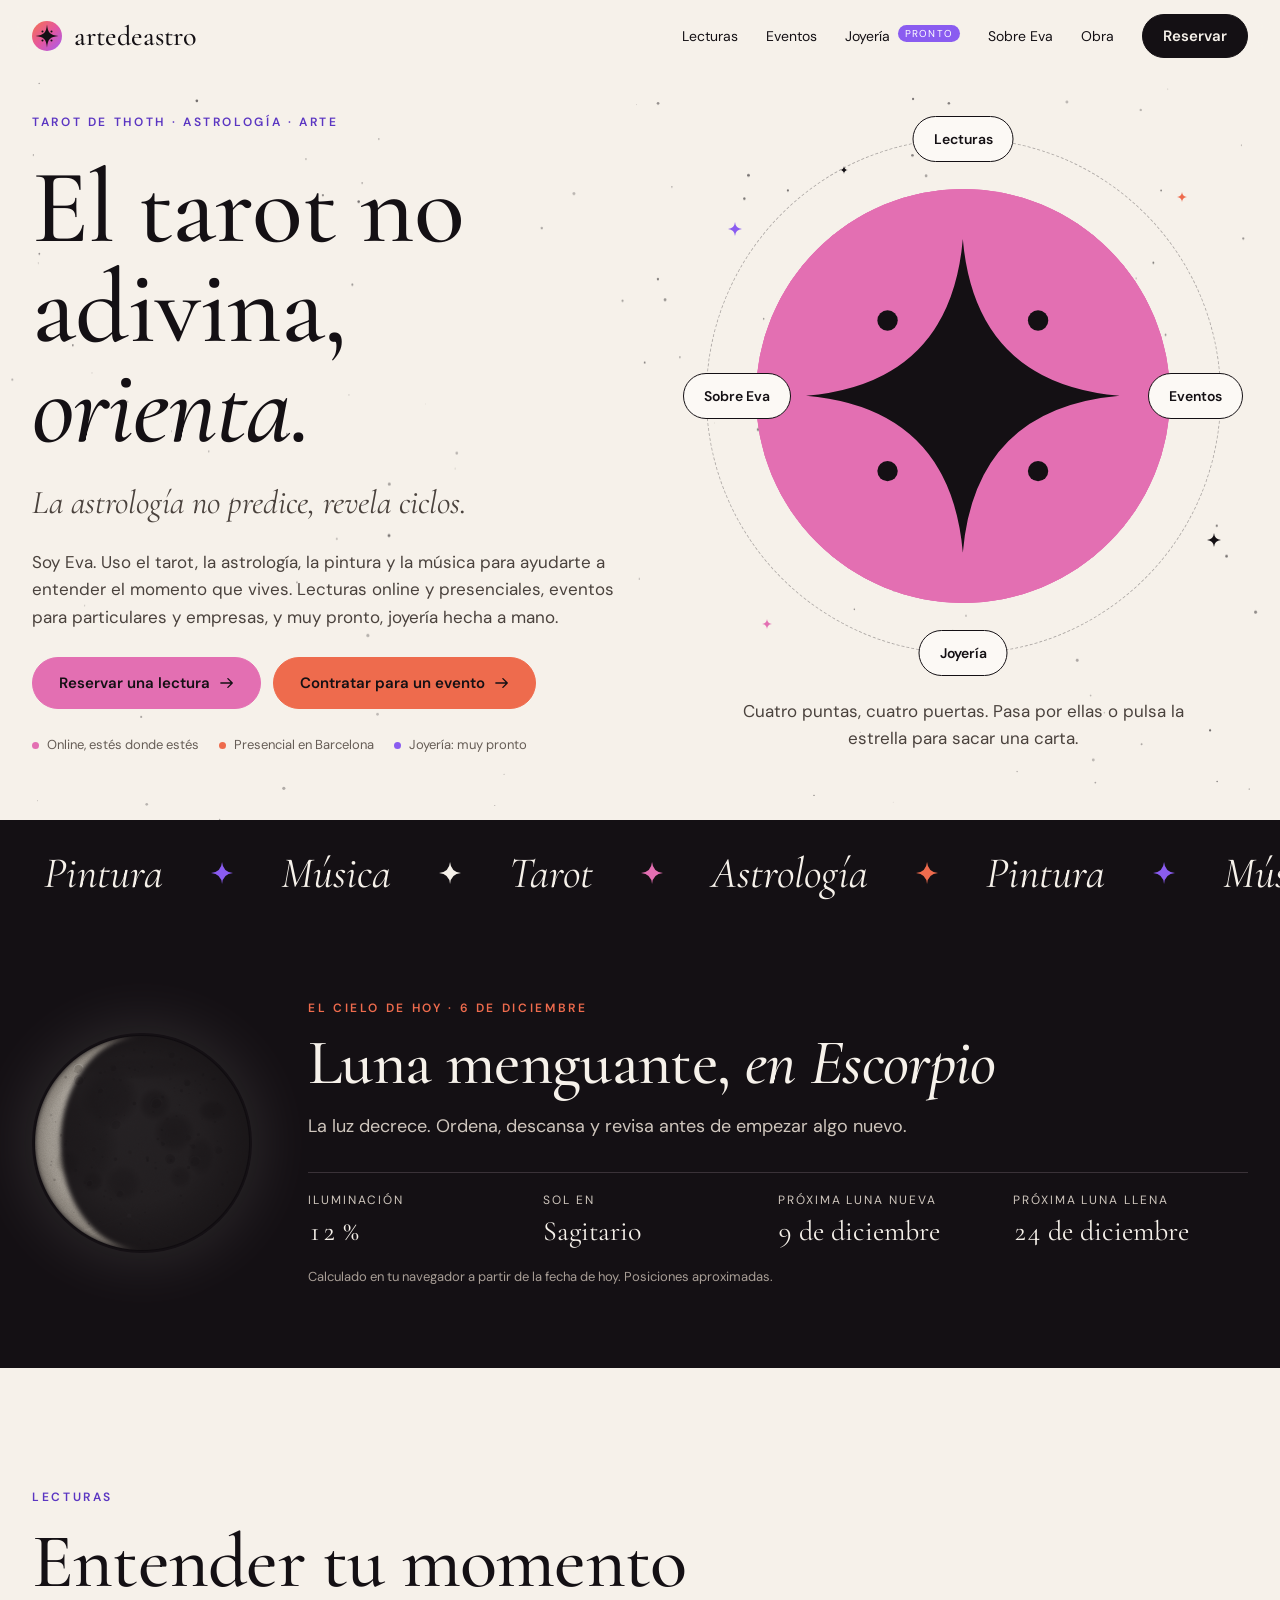
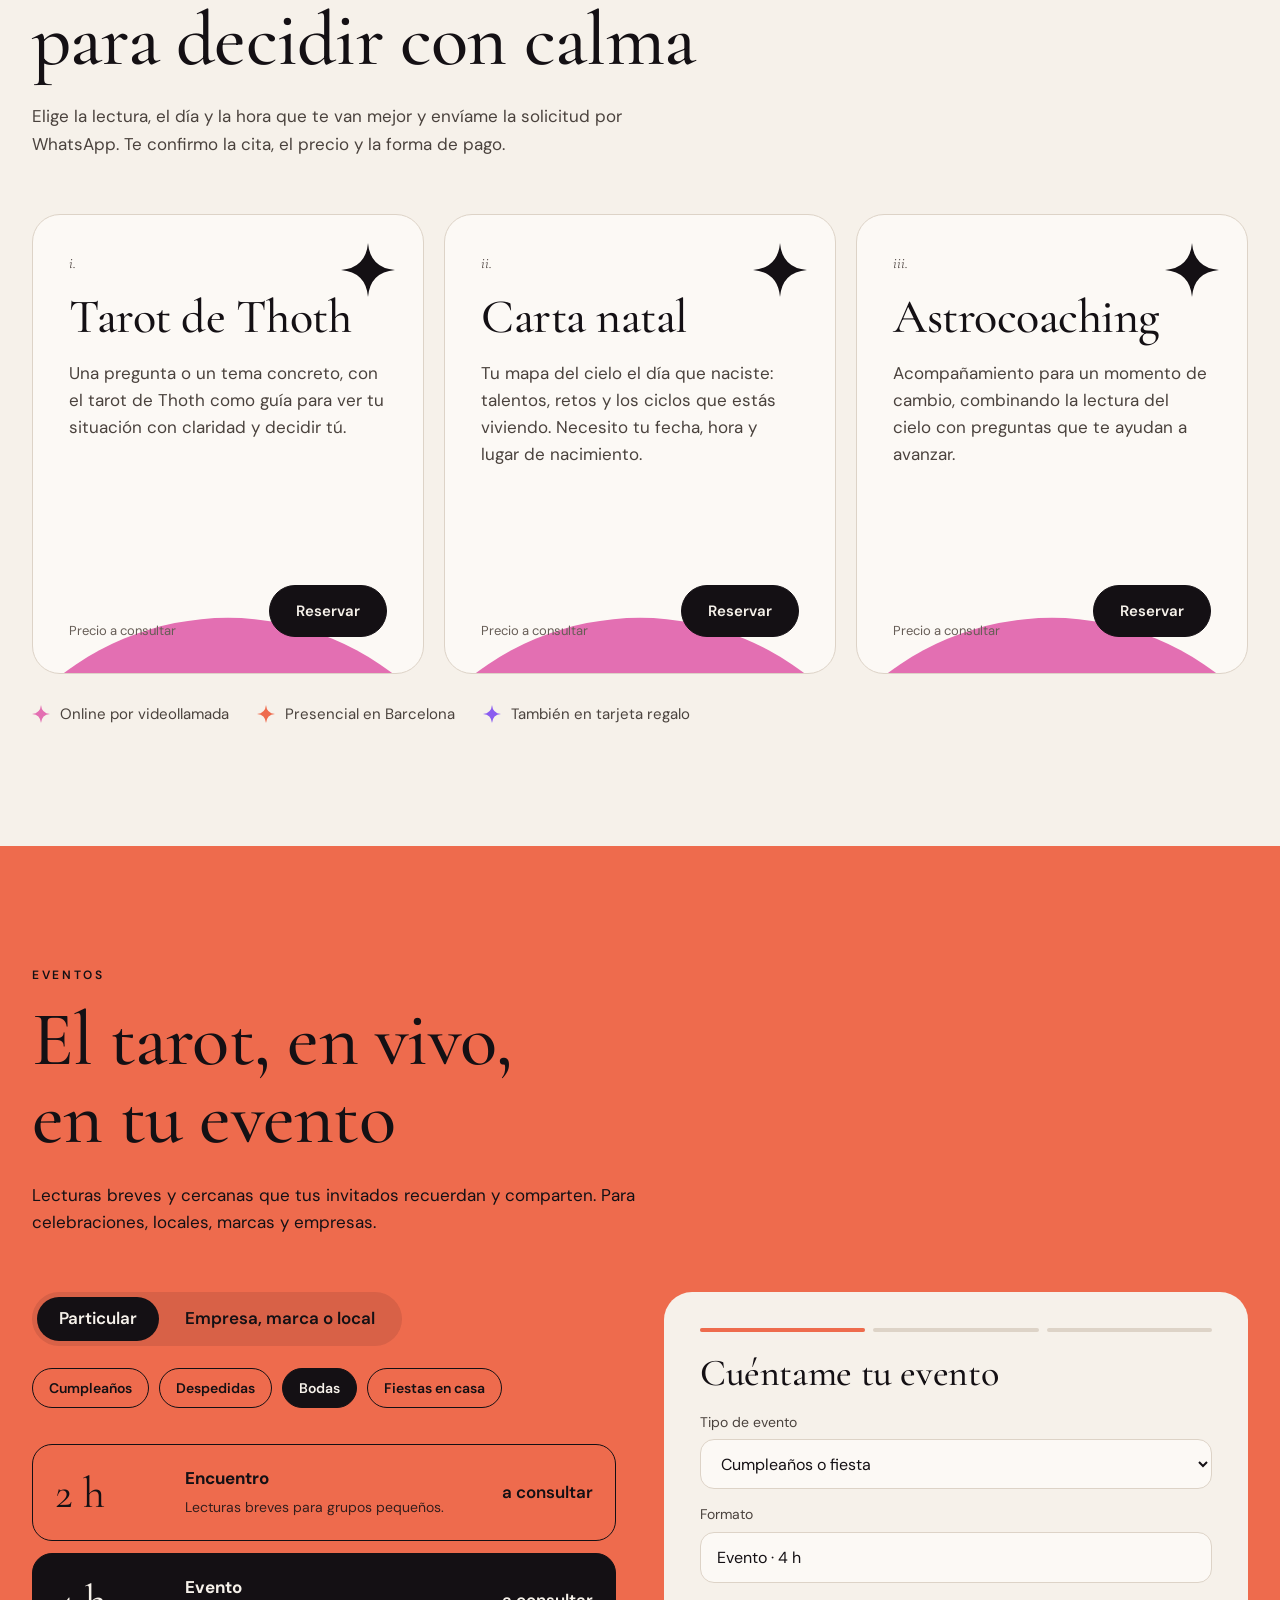
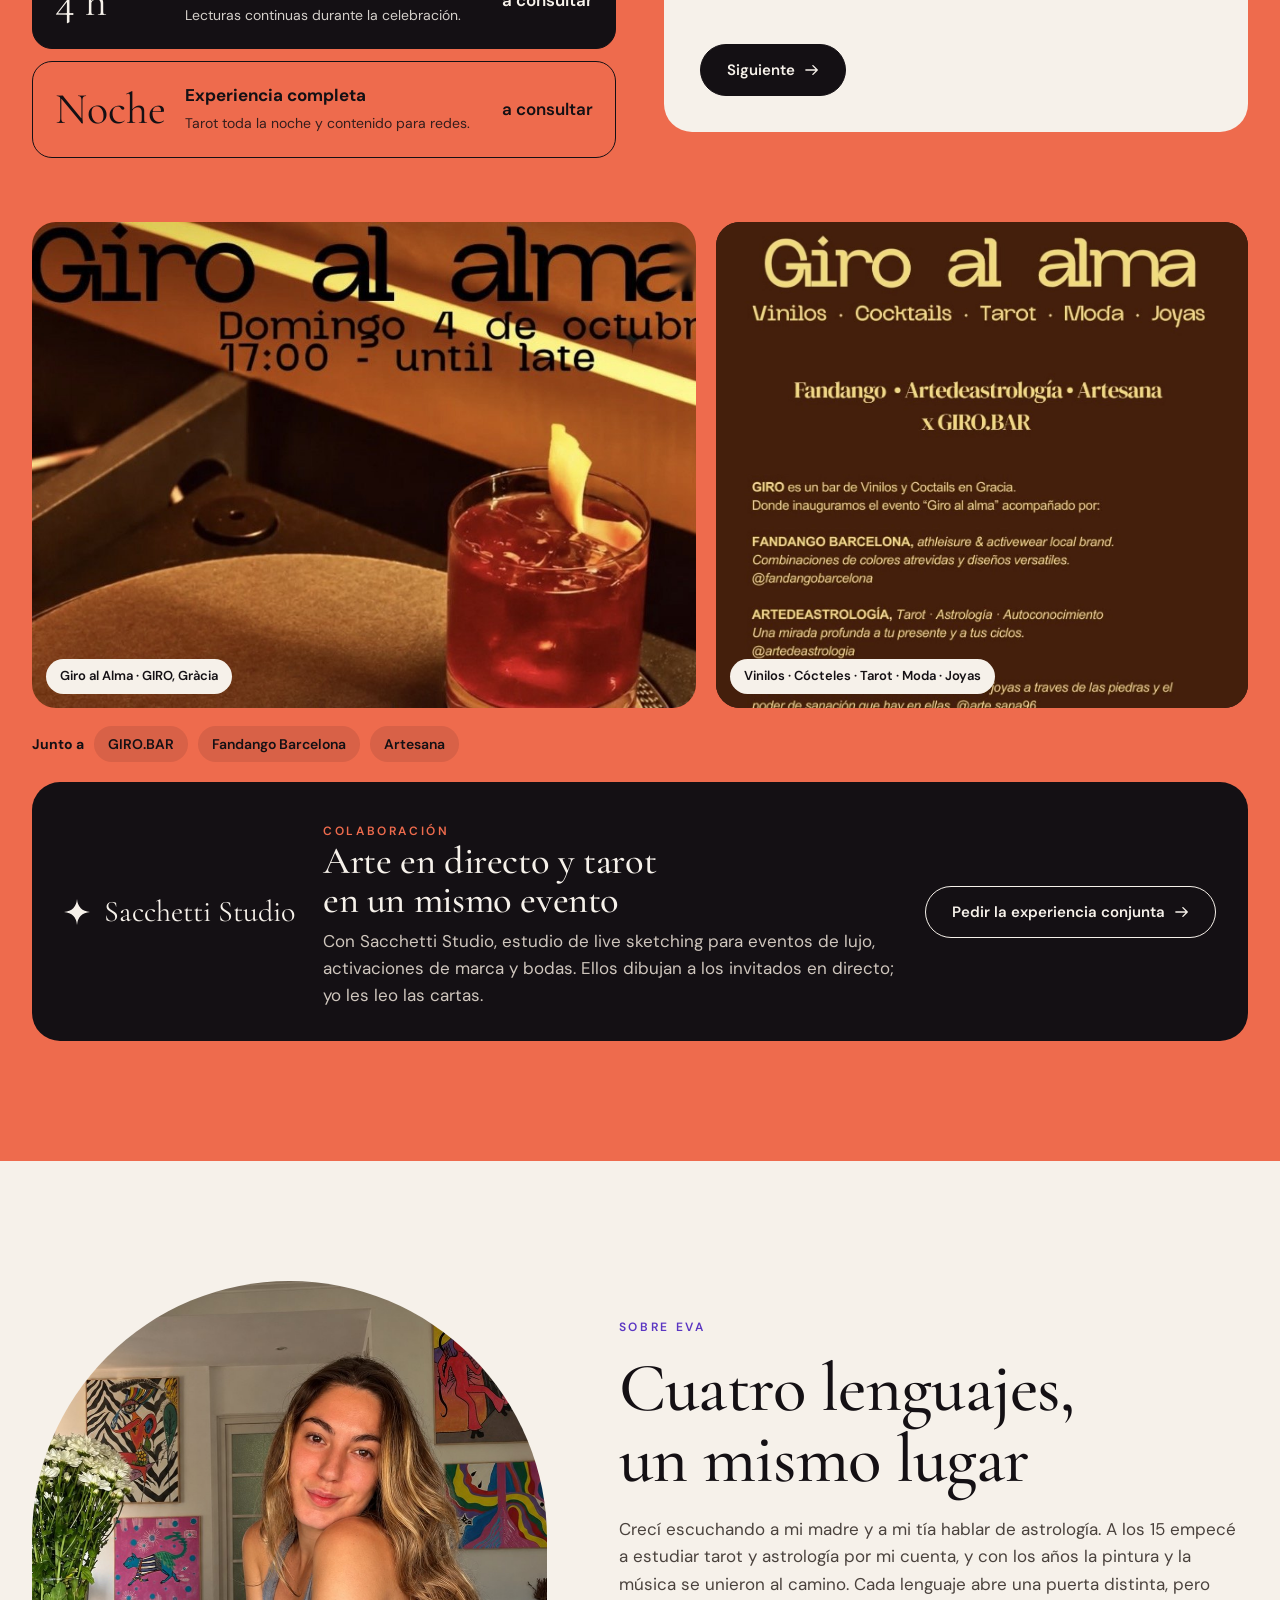
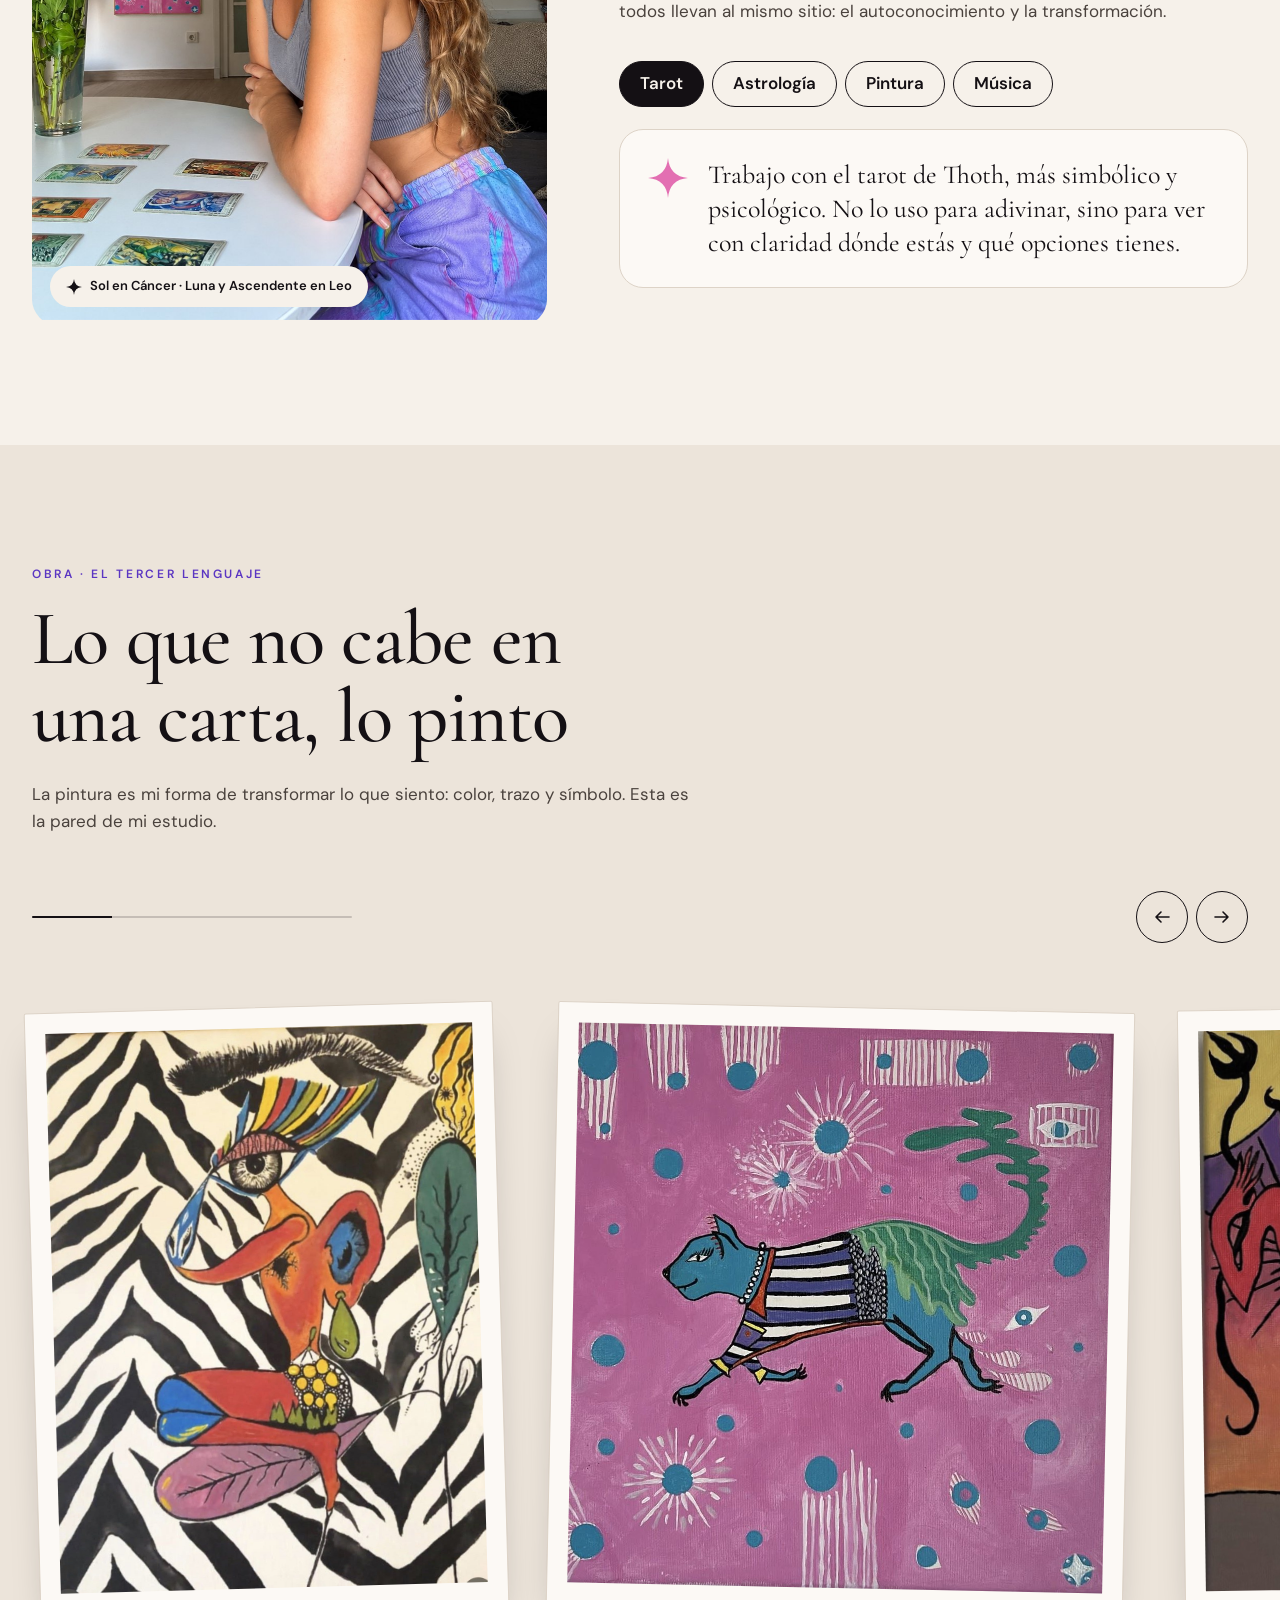
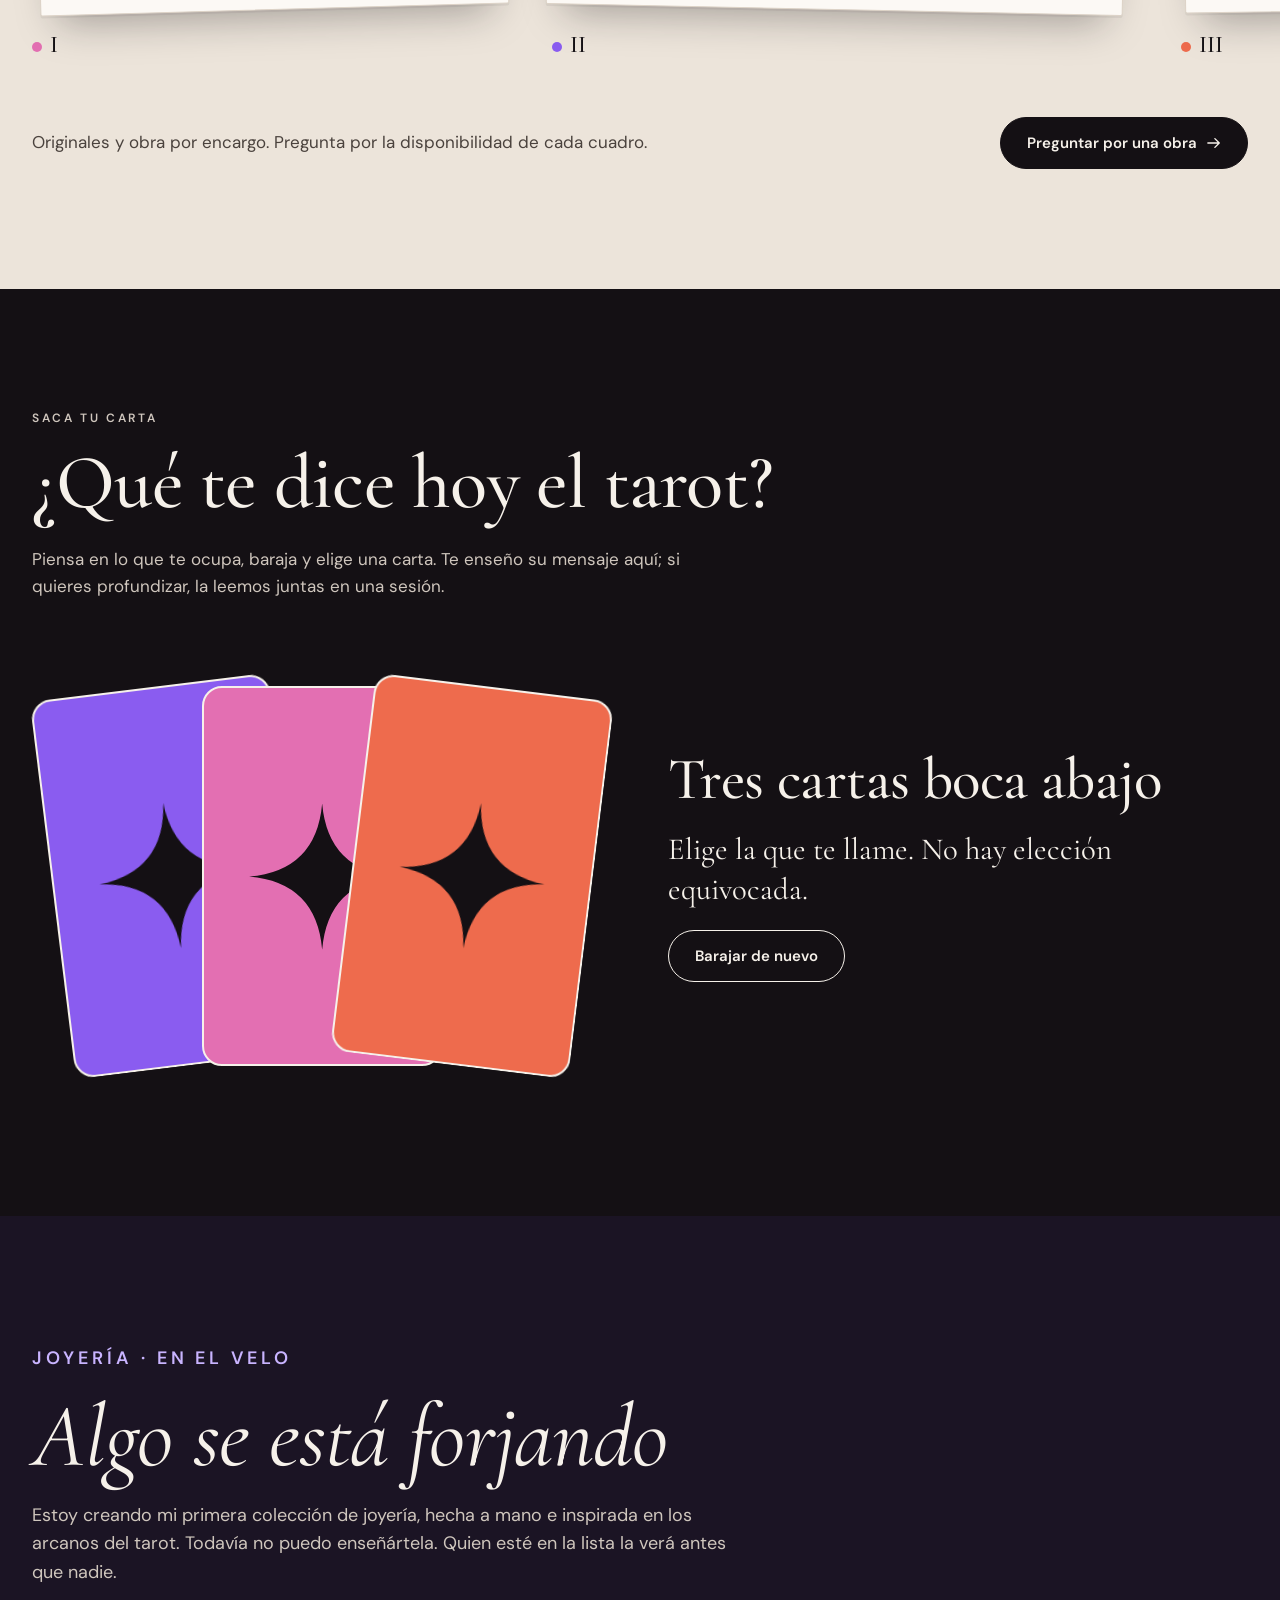
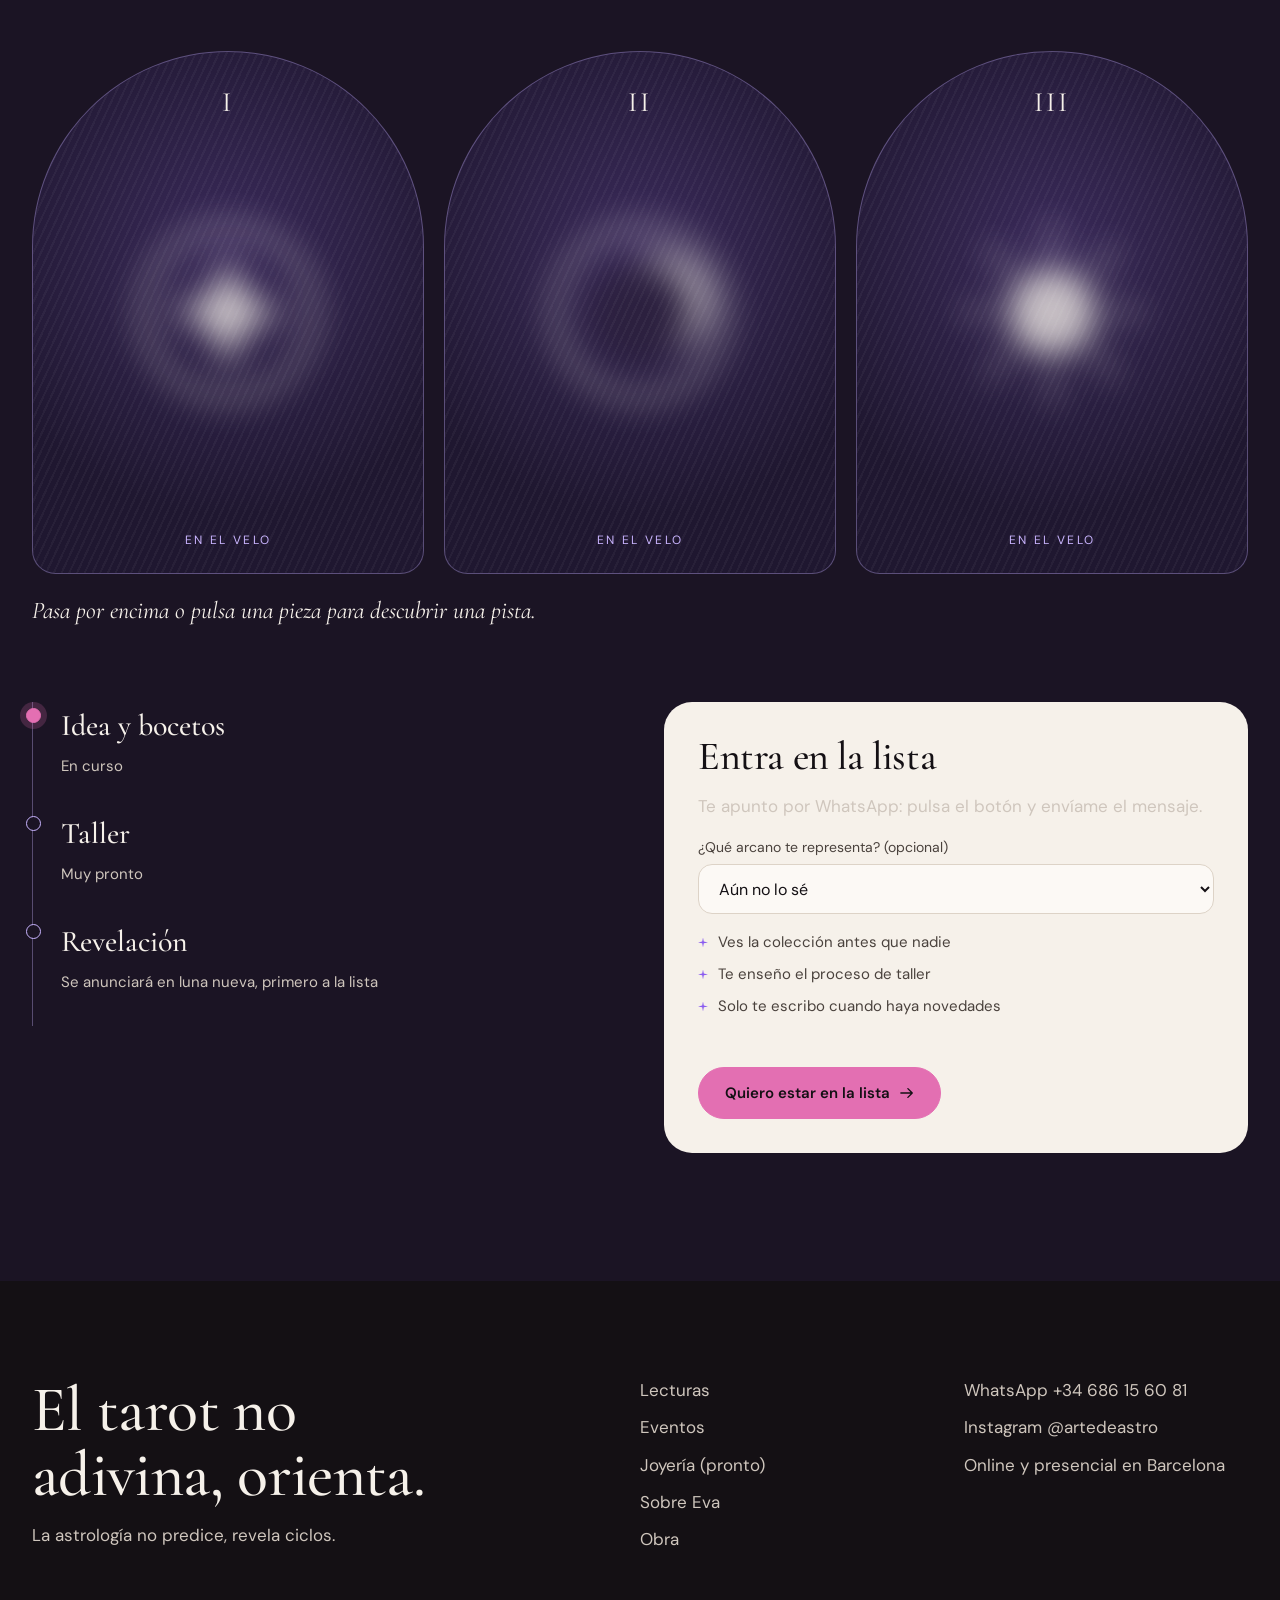
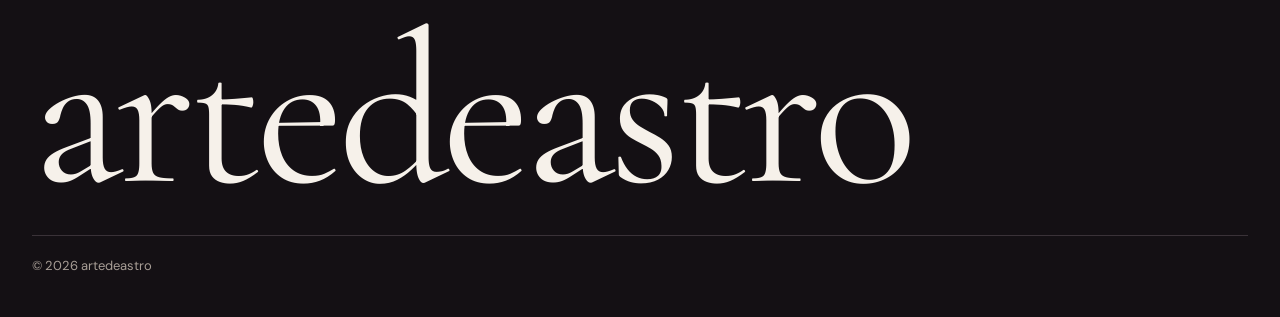
==== index.html @ 28edc828 "Dirección canónica artedeastro.com y README al día Co-Authored-By: Claude Opus 5.5 <noreply@anthropi" ====
<!doctype html>
<html lang="es">
<head>
<meta charset="utf-8">
<meta name="viewport" content="width=device-width,initial-scale=1,viewport-fit=cover">
<title>artedeastro · Tarot de Thoth, astrología y arte en Barcelona</title>
<meta name="description" content="Soy Eva. Lecturas de tarot de Thoth, carta natal y astrocoaching, online y en Barcelona. Tarot en vivo para eventos. El tarot no adivina, orienta.">
<!-- Quitar esta línea (y robots.txt) cuando la web esté lista para lanzarse en artedeastro.com -->
<meta name="robots" content="noindex, nofollow">
<meta name="theme-color" content="#F6F1EA">
<link rel="icon" href="favicon.svg" type="image/svg+xml">
<link rel="canonical" href="https://artedeastro.com/">
<meta property="og:url" content="https://artedeastro.com/">
<meta property="og:type" content="website">
<meta property="og:title" content="artedeastro · Tarot de Thoth, astrología y arte">
<meta property="og:description" content="El tarot no adivina, orienta. La astrología no predice, revela ciclos.">
<meta property="og:image" content="https://artedeastro.com/img/eva-cuadros.jpg">
<meta property="og:locale" content="es_ES">
<style>:root{color-scheme:light;box-sizing:border-box;padding-top:env(safe-area-inset-top,0px);padding-bottom:env(safe-area-inset-bottom,0px)}html{scroll-padding-top:env(safe-area-inset-top,0px)}body{margin:0;padding:0;font:14px -apple-system,BlinkMacSystemFont,sans-serif;background:#fff;color:#000}img{max-width:100%}[hidden]:not([hidden=until-found i]){display:none!important}</style>
<link rel="preconnect" href="https://fonts.googleapis.com">
<link rel="preconnect" href="https://fonts.gstatic.com" crossorigin>
<link rel="stylesheet" href="https://fonts.googleapis.com/css2?family=Cormorant+Garamond:ital,wght@0,400;0,500;0,600;1,400;1,500&family=DM+Sans:opsz,wght@9..40,400;9..40,500;9..40,600&display=swap">
<style>
/* Layout: una estrella de cuatro puntas como sistema de navegación; cada línea de negocio vive en su color de marca (rosa, coral, violeta) sobre hueso y tinta. Mundo visual único y claro, por decisión de marca. */
:root{
  --hueso:#F6F1EA; --papel:#FCF9F5; --arena:#ECE4DA; --linea:#DDD3C7;
  --tinta:#141014; --tinta-2:#4A423D; --tinta-3:#665D56; --claro:#CFC6BD;
  --rosa:#E36FB2; --coral:#EE6B4D; --violeta:#8A5CF0; --violeta-txt:#5B36C2; --blanco:#FFFFFF;
  --display:'Cormorant Garamond', Georgia, 'Times New Roman', serif;
  --body:'DM Sans', system-ui, -apple-system, 'Segoe UI', Arial, sans-serif;
  --ease:cubic-bezier(.2,.7,.1,1);
  --gut-l:max(16px, env(safe-area-inset-left, 0px));
  --gut-r:max(16px, env(safe-area-inset-right, 0px));
  color-scheme:light;
}
*{box-sizing:border-box}
html{scroll-behavior:smooth}
body{background:var(--hueso);color:var(--tinta);font-family:var(--body);font-size:17px;line-height:1.6;-webkit-font-smoothing:antialiased;overflow-x:hidden}
body::before{content:"";position:fixed;inset:0 0 auto;height:env(safe-area-inset-top,0px);z-index:60;background:var(--hueso)}
a{color:inherit}
h1,h2,h3{font-family:var(--display);font-weight:500;line-height:1.02;margin:0;text-wrap:balance;letter-spacing:-0.01em}
p{margin:0}
button,input,select,textarea{font:inherit;color:inherit}
:focus-visible{outline:2px solid var(--violeta-txt);outline-offset:3px;border-radius:6px}
.wrap{max-width:1320px;margin-inline:auto;padding-left:max(var(--gut-l),32px);padding-right:max(var(--gut-r),32px)}
@media (max-width:640px){.wrap{padding-left:var(--gut-l);padding-right:var(--gut-r)}}
.eyebrow{font-size:12px;letter-spacing:.22em;text-transform:uppercase;font-weight:600}
.btn{display:inline-flex;align-items:center;gap:10px;min-height:52px;padding:0 26px;border-radius:999px;border:1.5px solid var(--tinta);background:transparent;font-weight:600;font-size:15px;text-decoration:none;cursor:pointer;transition:transform .35s var(--ease),background .3s,color .3s}
.btn:hover{transform:translateY(-2px)}
.btn--ink{background:var(--tinta);color:var(--hueso)}
.btn--rosa{background:var(--rosa);border-color:var(--rosa);color:var(--tinta)}
.btn--coral{background:var(--coral);border-color:var(--coral);color:var(--tinta)}
.btn--light{border-color:var(--hueso);color:var(--hueso)}
.btn svg{width:14px;height:14px;transition:transform .35s var(--ease)}
.btn:hover svg{transform:translateX(4px)}
.sr{position:absolute;width:1px;height:1px;overflow:hidden;clip:rect(0 0 0 0);white-space:nowrap}

/* ===== Header ===== */
.top{position:sticky;top:env(safe-area-inset-top,0px);z-index:50;background:color-mix(in srgb,var(--hueso) 86%,transparent);backdrop-filter:blur(14px);-webkit-backdrop-filter:blur(14px);border-bottom:1px solid transparent;transition:border-color .3s,transform .4s var(--ease)}
.top.is-scrolled{border-bottom-color:var(--linea)}
.top.is-hidden{transform:translateY(-100%)}
.top__in{display:flex;align-items:center;justify-content:space-between;gap:16px;height:72px}
.brand{display:flex;align-items:center;gap:12px;text-decoration:none}
.brand svg{width:30px;height:30px;transition:transform .8s var(--ease)}
.brand:hover svg{transform:rotate(90deg)}
.brand span{font-family:var(--display);font-size:28px;font-weight:500;line-height:1}
.nav{display:flex;align-items:center;gap:28px;font-size:14px}
.nav a{text-decoration:none;position:relative;padding:6px 0}
.nav a::after{content:"";position:absolute;left:0;right:0;bottom:0;height:1.5px;background:currentColor;transform:scaleX(0);transform-origin:right;transition:transform .4s var(--ease)}
.nav a:hover::after{transform:scaleX(1);transform-origin:left}
.nav .btn{min-height:44px;padding:0 20px}
.nav .btn::after{display:none}
.menu-btn{display:none;min-height:44px;min-width:44px;border-radius:999px;border:1.5px solid var(--tinta);background:transparent;font-weight:600;font-size:14px;padding:0 18px;cursor:pointer}
.progress{position:absolute;left:0;bottom:-1px;height:2px;width:100%;background:linear-gradient(90deg,var(--rosa),var(--coral),var(--violeta));transform:scaleX(0);transform-origin:left}
@media (max-width:900px){
  .menu-btn{display:inline-flex;align-items:center}
  .nav{position:fixed;top:calc(72px + env(safe-area-inset-top,0px));left:0;right:0;flex-direction:column;align-items:flex-start;gap:4px;padding:20px var(--gut-r) 28px var(--gut-l);background:var(--hueso);border-bottom:1px solid var(--linea);font-size:22px;font-family:var(--display)}
  .nav[hidden]{display:none}
  .nav a{padding:10px 0}
  .nav .btn{margin-top:12px;font-family:var(--body);font-size:15px}
}
@media (min-width:901px){.nav[hidden]{display:flex!important}}

/* ===== Hero ===== */
.hero{position:relative;overflow:hidden;padding-block:40px 64px}
.sky{position:absolute;inset:0;width:100%;height:100%;pointer-events:none}
.hero__grid{position:relative;display:grid;grid-template-columns:minmax(0,1.05fr) minmax(0,1fr);gap:48px;align-items:center}
@media (max-width:960px){.hero__grid{grid-template-columns:minmax(0,1fr)}}
.hero__copy{display:flex;flex-direction:column;gap:26px}
.hero__copy .eyebrow{color:var(--violeta-txt)}
.hero h1{font-size:clamp(54px,8.2vw,124px);line-height:.95}
.hero h1 .w{display:inline-block;animation:rise 1s var(--ease) both}
.hero h1 em{font-style:italic;color:var(--tinta)}
.hero h1 .w:nth-child(2){animation-delay:.06s}.hero h1 .w:nth-child(3){animation-delay:.12s}.hero h1 .w:nth-child(4){animation-delay:.18s}.hero h1 .w:nth-child(5){animation-delay:.24s}
@keyframes rise{from{transform:translateY(.35em)}to{transform:none}}
.hero__sub{font-family:var(--display);font-style:italic;font-size:clamp(24px,2.6vw,36px);line-height:1.2;color:var(--tinta-2)}
.hero__lead{max-width:52ch;color:var(--tinta-2)}
.hero__ctas{display:flex;flex-wrap:wrap;gap:12px}
.hero__meta{display:flex;flex-wrap:wrap;gap:8px 20px;font-size:13px;color:var(--tinta-3)}
.hero__meta span{display:inline-flex;align-items:center;gap:8px}
.hero__meta i{width:7px;height:7px;border-radius:50%;display:inline-block}

.stage{position:relative;width:100%;max-width:560px;aspect-ratio:1/1;margin-inline:auto}
.stage__disc{position:absolute;inset:13%;border-radius:50%;background:var(--rosa);transition:background .6s var(--ease),transform .6s var(--ease)}
.stage__ring{position:absolute;inset:4%;border-radius:50%;border:1px dashed color-mix(in srgb,var(--tinta) 30%,transparent);animation:spin 90s linear infinite}
.stage__star{position:absolute;inset:22%;transition:transform .5s var(--ease);cursor:pointer;background:none;border:0;padding:0}
.stage__star svg{width:100%;height:100%;overflow:visible}
.stage__star .spin{transform-origin:100px 100px;animation:spin 140s linear infinite}
@keyframes spin{to{transform:rotate(360deg)}}
.door{position:absolute;display:inline-flex;align-items:center;gap:8px;min-height:46px;padding:0 20px;border-radius:999px;border:1.5px solid var(--tinta);background:var(--papel);font-weight:600;font-size:14px;text-decoration:none;cursor:pointer;transition:background .35s,color .35s,transform .35s var(--ease)}
.door:hover,.door.is-on{transform:scale(1.06)}
.door--n{top:0;left:50%;translate:-50% 0}
.door--e{right:0;top:50%;translate:0 -50%}
.door--s{bottom:0;left:50%;translate:-50% 0}
.door--w{left:0;top:50%;translate:0 -50%}
.door small{font-weight:500;color:var(--tinta-3);font-size:12px}
.stage__caption{margin-top:22px;text-align:center;min-height:3.2em;color:var(--tinta-2);max-width:40ch;margin-inline:auto}

/* ===== Marquee ===== */
.marquee{background:var(--tinta);color:var(--hueso);overflow:hidden;padding-block:18px;border-block:1px solid var(--tinta)}
.marquee__track{display:flex;gap:48px;width:max-content;animation:marq 38s linear infinite;font-family:var(--display);font-size:clamp(28px,3.4vw,44px);font-style:italic;white-space:nowrap}
.marquee__track span{display:inline-flex;align-items:center;gap:48px}
.marquee__track svg{width:22px;height:22px}
@keyframes marq{to{transform:translateX(-50%)}}

/* ===== Cielo de hoy ===== */
.cielo{background:var(--tinta);color:var(--hueso);padding-block:72px 80px}
.cielo__grid{display:grid;grid-template-columns:auto minmax(0,1fr);gap:56px;align-items:center}
@media (max-width:860px){.cielo__grid{grid-template-columns:minmax(0,1fr);gap:36px}}
.moon{width:min(220px,50vw);aspect-ratio:1/1;position:relative}
.moon canvas{width:100%;height:100%;display:block;border-radius:50%;box-shadow:0 0 70px rgba(246,241,234,.14)}
.cielo .eyebrow{color:var(--coral)}
.cielo h2{font-size:clamp(40px,5vw,72px);margin-top:12px}
.cielo__msg{margin-top:16px;color:var(--claro);max-width:60ch;font-size:18px}
.facts{margin-top:32px;display:grid;grid-template-columns:repeat(4,minmax(0,1fr));border-top:1px solid #3A3238}
@media (max-width:860px){.facts{grid-template-columns:repeat(2,minmax(0,1fr))}}
.fact{padding:18px 18px 0 0;display:flex;flex-direction:column;gap:4px}
.fact dt{font-size:12px;letter-spacing:.16em;text-transform:uppercase;color:var(--claro)}
.fact dd{margin:0;font-family:var(--display);font-size:28px;line-height:1.15;font-variant-numeric:tabular-nums}
.cielo__note{margin-top:20px;font-size:13px;color:#A89E96}

/* ===== Section heads ===== */
.sec{padding-block:120px}
.sec__head{display:flex;flex-wrap:wrap;align-items:end;justify-content:space-between;gap:24px;margin-bottom:56px}
.sec__head > div{max-width:760px;display:flex;flex-direction:column;gap:16px}
.sec__head h2{font-size:clamp(46px,6vw,88px)}
.sec__head p{color:var(--tinta-2);max-width:56ch}
.reveal{transition:transform 1s var(--ease)}
.reveal.pre{transform:translateY(28px)}

/* ===== Lecturas ===== */
#lecturas .eyebrow{color:var(--violeta-txt)}
.services{display:grid;grid-template-columns:repeat(3,minmax(0,1fr));gap:20px}
@media (max-width:980px){.services{grid-template-columns:minmax(0,1fr)}}
.svc{position:relative;overflow:hidden;border-radius:28px;background:var(--papel);border:1px solid var(--linea);padding:36px;display:flex;flex-direction:column;gap:18px;min-height:460px;transition:transform .5s var(--ease),box-shadow .5s;transform-style:preserve-3d}
.svc::before{content:"";position:absolute;inset:auto -20% -60% -20%;height:120%;background:var(--rosa);border-radius:50%;transform:translateY(40%);transition:transform .7s var(--ease);z-index:0}
.svc:hover::before{transform:translateY(0)}
.svc > *{position:relative;z-index:1}
.svc__num{font-family:var(--display);font-size:15px;color:var(--tinta-3);font-style:italic}
.svc h3{font-size:48px}
.svc p{color:var(--tinta-2)}
.svc:hover p{color:var(--tinta)}
.svc__meta{margin-top:auto;display:flex;justify-content:space-between;align-items:end;gap:12px;flex-wrap:wrap;font-variant-numeric:tabular-nums}
.svc__price{font-family:var(--display);font-size:34px;line-height:1}
.svc__price small{display:block;font-family:var(--body);font-size:13px;color:var(--tinta-3)}
.svc__glyph{position:absolute;right:28px;top:28px;width:54px;height:54px;transition:transform 1s var(--ease)}
.svc:hover .svc__glyph{transform:rotate(45deg) scale(1.1)}
.modes{margin-top:28px;display:flex;flex-wrap:wrap;gap:12px 28px;color:var(--tinta-2);font-size:15px}
.modes span{display:inline-flex;gap:10px;align-items:center}

/* ===== Eventos ===== */
.eventos{background:var(--coral);color:var(--tinta)}
.eventos .sec__head p{color:var(--tinta)}
.who{display:inline-flex;padding:5px;border-radius:999px;background:color-mix(in srgb,var(--tinta) 10%,transparent);gap:4px;flex-wrap:wrap}
.who button{min-height:44px;padding:0 22px;border-radius:999px;border:0;background:transparent;font-weight:600;cursor:pointer;transition:background .3s,color .3s}
.who button[aria-pressed="true"]{background:var(--tinta);color:var(--hueso)}
.ev-grid{display:grid;grid-template-columns:minmax(0,1fr) minmax(0,1fr);gap:48px;align-items:start}
@media (max-width:980px){.ev-grid{grid-template-columns:minmax(0,1fr)}}
.uses{display:flex;flex-wrap:wrap;gap:10px;margin-top:22px}
.uses span{padding:8px 16px;border-radius:999px;border:1.5px solid var(--tinta);font-size:14px;font-weight:600;transition:background .3s,color .3s}
.uses span.hot{background:var(--tinta);color:var(--hueso)}
.formats{display:flex;flex-direction:column;gap:12px;margin-top:36px}
.fmt{display:grid;grid-template-columns:110px minmax(0,1fr) auto;gap:20px;align-items:center;padding:20px 22px;border-radius:20px;border:1.5px solid var(--tinta);background:transparent;text-align:left;cursor:pointer;transition:background .35s,color .35s,transform .35s var(--ease)}
.fmt:hover{transform:translateX(6px)}
.fmt[aria-pressed="true"]{background:var(--tinta);color:var(--hueso)}
.fmt__t{font-family:var(--display);font-size:44px;line-height:1}
.fmt__d strong{display:block;font-size:17px}
.fmt__d span{font-size:14px;opacity:.85}
.fmt__p{font-weight:600;font-variant-numeric:tabular-nums;white-space:nowrap}
@media (max-width:520px){.fmt{grid-template-columns:minmax(0,1fr)}.fmt__t{font-size:36px}}
.quote{background:var(--hueso);border-radius:28px;padding:36px;display:flex;flex-direction:column;gap:22px}
.steps{display:flex;gap:8px}
.steps i{flex:1;height:4px;border-radius:4px;background:var(--linea);overflow:hidden;position:relative}
.steps i::after{content:"";position:absolute;inset:0;background:var(--coral);transform:scaleX(0);transform-origin:left;transition:transform .5s var(--ease)}
.steps i.on::after{transform:scaleX(1)}
.quote h3{font-size:38px}
.field{display:flex;flex-direction:column;gap:6px}
.field label{font-size:14px;color:var(--tinta-2)}
.field input,.field select,.field textarea{min-height:50px;padding:12px 16px;border-radius:14px;border:1.5px solid var(--linea);background:var(--papel);font-size:16px;transition:border-color .25s}
.field input:focus,.field select:focus,.field textarea:focus{border-color:var(--tinta);outline:none}
.row2{display:grid;grid-template-columns:minmax(0,1fr) minmax(0,1fr);gap:14px}
@media (max-width:520px){.row2{grid-template-columns:minmax(0,1fr)}}
.q-actions{display:flex;justify-content:space-between;gap:12px;flex-wrap:wrap}
.err{color:#A3261A;font-size:14px;min-height:1.2em}
.proof{margin-top:56px;display:grid;grid-template-columns:minmax(0,2fr) minmax(0,1fr) minmax(0,1fr);gap:16px}
@media (max-width:860px){.proof{grid-template-columns:minmax(0,1fr)}}
.ph{border:1.5px dashed color-mix(in srgb,var(--tinta) 55%,transparent);border-radius:24px;min-height:260px;display:flex;flex-direction:column;justify-content:end;padding:22px;gap:6px}
.ph strong{font-family:var(--display);font-size:30px;font-weight:500;line-height:1.1}
.ph span{font-size:14px}

/* ===== Eva ===== */
.eva__grid{display:grid;grid-template-columns:minmax(0,.9fr) minmax(0,1.1fr);gap:72px;align-items:center}
@media (max-width:960px){.eva__grid{grid-template-columns:minmax(0,1fr);gap:40px}}
.eva__photo{position:relative;border-radius:280px 280px 28px 28px;overflow:hidden;aspect-ratio:4/5;max-width:100%}
.eva__photo img{width:100%;height:100%;object-fit:cover;transform:scale(1.08);transition:transform 1.4s var(--ease)}
.eva__photo:hover img{transform:scale(1.02)}
.eva__badge{position:absolute;left:18px;bottom:18px;background:var(--hueso);border-radius:999px;padding:10px 16px;font-size:13px;font-weight:600;display:flex;gap:8px;align-items:center}
.eva .eyebrow{color:var(--violeta-txt)}
.eva h2{font-size:clamp(44px,5.4vw,80px);margin-top:16px}
.eva__intro{margin-top:22px;color:var(--tinta-2);max-width:56ch}
.tabs{margin-top:36px;display:flex;flex-wrap:wrap;gap:8px}
.tabs button{min-height:46px;padding:0 20px;border-radius:999px;border:1.5px solid var(--tinta);background:transparent;font-weight:600;cursor:pointer;transition:background .3s,color .3s}
.tabs button[aria-selected="true"]{background:var(--tinta);color:var(--hueso)}
.tabpanel{margin-top:22px;padding:28px;border-radius:24px;background:var(--papel);border:1px solid var(--linea);min-height:150px;display:flex;gap:20px;align-items:flex-start}
.tabpanel svg{flex:0 0 40px;width:40px;height:40px}
.tabpanel p{font-family:var(--display);font-size:26px;line-height:1.3}

/* ===== Carta ===== */
.carta{background:var(--tinta);color:var(--hueso)}
.carta .sec__head p{color:var(--claro)}
.carta .eyebrow{color:var(--coral)}
.deck-area{display:grid;grid-template-columns:minmax(0,1fr) minmax(0,1fr);gap:56px;align-items:center}
@media (max-width:960px){.deck-area{grid-template-columns:minmax(0,1fr)}}
.deck{position:relative;height:440px;display:flex;justify-content:center;align-items:center;perspective:1400px}
.card{position:absolute;width:240px;height:380px;border-radius:20px;transform-style:preserve-3d;transition:transform .9s var(--ease);cursor:pointer;border:0;padding:0;background:none}
.card__f,.card__b{position:absolute;inset:0;border-radius:20px;backface-visibility:hidden;-webkit-backface-visibility:hidden;overflow:hidden}
.card__b{background:var(--violeta);border:2px solid var(--hueso);display:flex;align-items:center;justify-content:center}
.card__b svg{width:62%;height:62%}
.card__f{background:var(--hueso);color:var(--tinta);transform:rotateY(180deg);display:flex;flex-direction:column;align-items:center;justify-content:space-between;padding:24px 20px;text-align:center;border:2px solid var(--hueso)}
.card__f .num{font-family:var(--display);font-size:22px;letter-spacing:.1em}
.card__f svg{width:120px;height:120px}
.card__f .name{font-family:var(--display);font-size:32px;line-height:1}
.card.is-flipped{z-index:5}
.reading{display:flex;flex-direction:column;gap:20px}
.reading h3{font-size:clamp(40px,4.6vw,64px)}
.reading__msg{font-family:var(--display);font-size:clamp(24px,2.4vw,32px);line-height:1.3;color:var(--hueso)}
.reading__hint{color:var(--claro)}
.capture{display:flex;flex-wrap:wrap;gap:10px}
.capture input{flex:1 1 240px;min-width:0;min-height:52px;padding:0 20px;border-radius:999px;border:1.5px solid var(--claro);background:transparent;color:var(--hueso);font-size:16px}
.capture input::placeholder{color:#A89E96}
.ok{color:var(--hueso);font-size:17px}

/* ===== Tienda ===== */
#tienda .eyebrow{color:var(--violeta-txt)}
.drop{display:flex;flex-wrap:wrap;gap:16px 40px;align-items:center;justify-content:space-between;padding:26px 30px;border-radius:24px;background:var(--violeta);color:var(--blanco);margin-bottom:28px}
.drop strong{font-family:var(--display);font-weight:500;font-size:clamp(28px,3vw,40px);line-height:1.1}
.clock{display:flex;gap:18px;font-variant-numeric:tabular-nums}
.clock div{display:flex;flex-direction:column;align-items:center}
.clock b{font-family:var(--display);font-size:46px;line-height:1;font-weight:500}
.clock span{font-size:12px;letter-spacing:.14em;text-transform:uppercase}
.filters{display:flex;flex-wrap:wrap;gap:8px;margin-bottom:24px}
.filters button{min-height:44px;padding:0 18px;border-radius:999px;border:1.5px solid var(--tinta);background:transparent;font-weight:600;font-size:14px;cursor:pointer;transition:background .3s,color .3s}
.filters button[aria-pressed="true"]{background:var(--tinta);color:var(--hueso)}
.products{display:grid;grid-template-columns:repeat(3,minmax(0,1fr));gap:20px}
@media (max-width:980px){.products{grid-template-columns:repeat(2,minmax(0,1fr))}}
@media (max-width:560px){.products{grid-template-columns:minmax(0,1fr)}}
.prod{display:flex;flex-direction:column;gap:14px}
.prod[hidden]{display:none}
.prod__art{position:relative;aspect-ratio:4/5;border-radius:24px;overflow:hidden;display:flex;align-items:center;justify-content:center;max-width:100%}
.prod__art svg{width:46%;height:46%;transition:transform 1.2s var(--ease)}
.prod:hover .prod__art svg{transform:rotate(45deg) scale(1.08)}
.chip{position:absolute;left:14px;top:14px;background:var(--hueso);color:var(--tinta);border-radius:999px;padding:6px 12px;font-size:12px;font-weight:600}
.prod__row{display:flex;justify-content:space-between;gap:12px;align-items:baseline}
.prod h3{font-size:28px}
.prod__p{font-variant-numeric:tabular-nums;font-weight:600}
.prod__sub{font-size:14px;color:var(--tinta-3)}

/* ===== Diario ===== */
.posts{display:grid;grid-template-columns:repeat(3,minmax(0,1fr));gap:20px}
@media (max-width:900px){.posts{grid-template-columns:minmax(0,1fr)}}
.post{display:flex;flex-direction:column;gap:12px;padding:30px;border-radius:24px;border:1px solid var(--linea);text-decoration:none;transition:background .4s,transform .4s var(--ease)}
.post:hover{background:var(--papel);transform:translateY(-4px)}
.post .eyebrow{color:var(--violeta-txt)}
.post h3{font-size:32px;line-height:1.1}
.post span:last-child{margin-top:auto;font-size:14px;color:var(--tinta-3)}

/* ===== Flyers y colaboraciones ===== */
.flyers{margin-top:64px;display:grid;grid-template-columns:minmax(0,1.25fr) minmax(0,1fr);gap:20px;align-items:stretch}
@media (max-width:860px){.flyers{grid-template-columns:minmax(0,1fr)}}
.flyer{position:relative;margin:0;border-radius:24px;overflow:hidden;background:var(--tinta);max-width:100%;height:clamp(300px,38vw,500px)}
.flyer img{display:block;width:100%;height:100%;object-fit:cover;transition:transform 1.4s var(--ease)}
.flyer:hover img{transform:scale(1.04)}
.flyer figcaption{position:absolute;left:14px;bottom:14px;background:var(--hueso);color:var(--tinta);border-radius:999px;padding:7px 14px;font-size:13px;font-weight:600}
.partners{margin-top:18px;display:flex;flex-wrap:wrap;gap:8px 10px;align-items:center;font-size:14px}
.partners span{padding:7px 14px;border-radius:999px;background:color-mix(in srgb,var(--tinta) 10%,transparent);font-weight:600}
.collab{margin-top:20px;display:grid;grid-template-columns:auto minmax(0,1fr) auto;gap:28px;align-items:center;padding:32px;border-radius:28px;background:var(--tinta);color:var(--hueso);position:relative;overflow:hidden}
@media (max-width:760px){.collab{grid-template-columns:minmax(0,1fr)}}
.collab__mark{display:flex;align-items:center;gap:14px;font-family:var(--display);font-size:30px;line-height:1;white-space:nowrap}
.collab__mark svg{width:26px;height:26px}
.collab h3{font-size:clamp(28px,3vw,40px)}
.collab p{color:var(--claro);margin-top:8px;max-width:58ch}
.collab .eyebrow{color:var(--coral)}

/* ===== Reseñas ===== */
.reviews{overflow:hidden;padding-block:8px;-webkit-mask-image:linear-gradient(90deg,transparent,#000 6%,#000 94%,transparent);mask-image:linear-gradient(90deg,transparent,#000 6%,#000 94%,transparent)}
.reviews__track{display:flex;gap:20px;width:max-content;animation:marq 70s linear infinite}
.reviews:hover .reviews__track,.reviews:focus-within .reviews__track{animation-play-state:paused}
.rev{width:min(380px,82vw);flex:0 0 auto;padding:30px;border-radius:24px;background:var(--papel);border:1px solid var(--linea);display:flex;flex-direction:column;gap:16px}
.rev__stars{display:flex;gap:4px}
.rev__stars svg{width:16px;height:16px}
.rev blockquote{margin:0;font-family:var(--display);font-size:24px;line-height:1.3}
.rev footer{margin-top:auto;display:flex;align-items:center;gap:12px;font-size:14px;color:var(--tinta-2)}
.rev__av{width:40px;height:40px;border-radius:50%;display:flex;align-items:center;justify-content:center;font-weight:600;color:var(--tinta);flex:0 0 auto}
.rev__note{margin-top:18px;font-size:13px;color:var(--tinta-3)}

/* ===== Magia contenida ===== */
.stage__halo{position:absolute;inset:13%;border-radius:50%;pointer-events:none}
.stage__halo::before,.stage__halo::after{content:"";position:absolute;inset:0;border-radius:50%;border:1.5px solid var(--rosa);animation:halo 4.5s var(--ease) infinite}
.stage__halo::after{animation-delay:2.25s}
@keyframes halo{0%{transform:scale(1);opacity:.55}100%{transform:scale(1.32);opacity:0}}
.spark{position:absolute;width:14px;height:14px;pointer-events:none;animation:float 7s ease-in-out infinite}
.spark svg{width:100%;height:100%;animation:twinkle 3.2s ease-in-out infinite}
@keyframes float{0%,100%{transform:translateY(0)}50%{transform:translateY(-14px)}}
@keyframes twinkle{0%,100%{transform:scale(.6) rotate(0);opacity:.5}50%{transform:scale(1) rotate(45deg);opacity:1}}
.hw{display:inline-block;transition:transform .9s var(--ease)}
.split-pre .hw{transform:translateY(.45em)}
.card__b svg{animation:breathe 5s ease-in-out infinite}
@keyframes breathe{0%,100%{transform:scale(1)}50%{transform:scale(1.06)}}
.eva__photo img{will-change:transform}
.btn{will-change:transform}

/* ===== Obra: la pared de Eva ===== */
.obra{background:var(--arena);overflow:hidden}
.obra .eyebrow{color:var(--violeta-txt)}
.obra__bar{display:flex;flex-wrap:wrap;justify-content:space-between;align-items:center;gap:16px;margin-bottom:28px}
.obra__nav{display:flex;gap:8px}
.obra__nav button{width:52px;height:52px;border-radius:50%;border:1.5px solid var(--tinta);background:transparent;cursor:pointer;display:inline-flex;align-items:center;justify-content:center;transition:background .3s,color .3s}
.obra__nav button:hover{background:var(--tinta);color:var(--hueso)}
.obra__nav svg{width:16px;height:16px}
.obra__nav button:first-child svg{transform:rotate(180deg)}
.obra__prog{flex:1 1 200px;max-width:320px;height:2px;background:color-mix(in srgb,var(--tinta) 18%,transparent);position:relative;overflow:hidden;border-radius:2px}
.obra__prog i{position:absolute;inset:0;background:var(--tinta);transform-origin:left;transform:scaleX(.25)}
.wall{display:flex;gap:clamp(28px,4vw,64px);overflow-x:auto;scroll-snap-type:x mandatory;padding:36px max(var(--gut-r),32px) 48px max(var(--gut-l),32px);scrollbar-width:none;cursor:grab;align-items:center}
.wall::-webkit-scrollbar{display:none}
.wall.drag{cursor:grabbing;scroll-snap-type:none}
.piece{flex:0 0 auto;scroll-snap-align:center;display:flex;flex-direction:column;gap:16px;margin:0}
.piece__frame{display:block;padding:clamp(14px,1.6vw,22px);background:var(--papel);border:1px solid var(--linea);box-shadow:0 2px 0 rgba(20,16,20,.06),0 24px 40px -18px rgba(20,16,20,.35);transform:rotate(var(--r,0deg));transition:transform .7s var(--ease),box-shadow .7s var(--ease);cursor:zoom-in;border-radius:2px}
.piece__frame:hover,.piece__frame:focus-visible{transform:rotate(0) translateY(-8px);box-shadow:0 2px 0 rgba(20,16,20,.06),0 40px 60px -20px rgba(20,16,20,.4)}
.piece__frame img{display:block;height:clamp(300px,46vw,560px);width:auto;max-width:min(78vw,900px);object-fit:cover;pointer-events:none;user-select:none}
.piece figcaption{display:flex;justify-content:space-between;gap:16px;align-items:baseline;font-size:14px;color:var(--tinta-2)}
.piece figcaption b{font-family:var(--display);font-size:24px;font-weight:500;color:var(--tinta)}
.piece figcaption i{width:10px;height:10px;border-radius:50%;display:inline-block;margin-right:8px}
.obra__note{margin-top:4px;display:flex;flex-wrap:wrap;gap:12px 24px;align-items:center;justify-content:space-between}
.obra__note p{color:var(--tinta-2);max-width:60ch}
.lb{border:0;padding:0;background:transparent;max-width:100vw;max-height:100vh;width:100vw;height:100vh;color:var(--hueso)}
.lb::backdrop{background:rgba(20,16,20,.92)}
.lb__in{position:relative;width:100%;height:100%;display:flex;flex-direction:column;align-items:center;justify-content:center;gap:16px;padding:max(24px,env(safe-area-inset-top,0px)) max(16px,env(safe-area-inset-right,0px)) max(24px,env(safe-area-inset-bottom,0px)) max(16px,env(safe-area-inset-left,0px))}
.lb img{max-width:min(92vw,1200px);max-height:78vh;object-fit:contain;box-shadow:0 30px 80px rgba(0,0,0,.5);animation:lbIn .6s var(--ease)}
@keyframes lbIn{from{transform:scale(.96)}to{transform:none}}
.lb__cap{font-family:var(--display);font-size:24px;text-align:center}
.lb__btn{position:absolute;top:50%;translate:0 -50%;width:52px;height:52px;border-radius:50%;border:1.5px solid var(--hueso);background:transparent;color:var(--hueso);cursor:pointer;display:flex;align-items:center;justify-content:center}
.lb__btn svg{width:16px;height:16px}
.lb__prev{left:max(16px,env(safe-area-inset-left,0px))}.lb__prev svg{transform:rotate(180deg)}
.lb__next{right:max(16px,env(safe-area-inset-right,0px))}
.lb__close{position:absolute;top:max(16px,env(safe-area-inset-top,0px));right:max(16px,env(safe-area-inset-right,0px));width:48px;height:48px;border-radius:50%;border:1.5px solid var(--hueso);background:transparent;color:var(--hueso);font-size:22px;cursor:pointer}
@media (max-width:640px){.lb__btn{top:auto;bottom:max(20px,env(safe-area-inset-bottom,0px));translate:none}}

/* ===== Joyería en el velo ===== */
.soon{font-size:10px;letter-spacing:.12em;text-transform:uppercase;background:var(--violeta);color:#fff;border-radius:999px;padding:2px 7px;vertical-align:4px;margin-left:4px;font-family:var(--body)}
.velo{position:relative;background:#1B1424;color:var(--hueso);padding-block:128px;overflow:hidden}
.velo__dust{position:absolute;inset:0;width:100%;height:100%;pointer-events:none}
.velo__in{position:relative}
.velo__head{max-width:760px;display:flex;flex-direction:column;gap:18px}
.velo__head .eyebrow{color:#C9B4FF}
.velo__head h2{font-size:clamp(52px,7vw,112px);font-style:italic;font-weight:400}
.velo__head p{color:var(--claro);max-width:58ch;font-size:18px}
.veils{margin-top:64px;display:grid;grid-template-columns:repeat(3,minmax(0,1fr));gap:20px}
@media (max-width:760px){.veils{grid-template-columns:minmax(0,1fr)}}
.veil{position:relative;aspect-ratio:3/4;max-width:100%;border-radius:200px 200px 24px 24px;border:1px solid rgba(201,180,255,.35);background:radial-gradient(circle at 50% 38%,#3A2A5A 0%,#1F1730 70%);overflow:hidden;cursor:pointer;color:var(--hueso);display:flex;align-items:center;justify-content:center;padding:0}
.veil svg{width:56%;filter:blur(16px);opacity:.75;transition:filter 1.2s var(--ease),opacity 1.2s,transform 1.4s var(--ease)}
.veil:hover svg,.veil:focus-visible svg,.veil.peek svg{filter:blur(7px);opacity:.95;transform:scale(1.05)}
.veil::after{content:"";position:absolute;inset:0;background:repeating-linear-gradient(115deg,rgba(255,255,255,.04) 0 2px,transparent 2px 7px);pointer-events:none;animation:sheen 9s linear infinite}
@keyframes sheen{to{background-position:200px 0}}
.veil__num{position:absolute;top:28px;left:50%;translate:-50% 0;font-family:var(--display);font-size:28px;letter-spacing:.1em}
.veil__tag{position:absolute;bottom:22px;left:50%;translate:-50% 0;font-size:12px;letter-spacing:.2em;text-transform:uppercase;color:#C9B4FF;white-space:nowrap}
.veil__hint{margin-top:18px;font-family:var(--display);font-style:italic;font-size:24px;color:var(--hueso);min-height:1.4em}
.velo__grid{margin-top:72px;display:grid;grid-template-columns:minmax(0,1fr) minmax(0,1fr);gap:48px;align-items:start}
@media (max-width:900px){.velo__grid{grid-template-columns:minmax(0,1fr)}}
.phases{list-style:none;margin:0;padding:0;display:flex;flex-direction:column;border-left:1px solid rgba(201,180,255,.35)}
.phases li{position:relative;padding:0 0 32px 28px;display:flex;flex-direction:column;gap:4px}
.phases li::before{content:"";position:absolute;left:-7px;top:6px;width:13px;height:13px;border-radius:50%;border:1.5px solid #C9B4FF;background:#1B1424}
.phases li.on::before{background:var(--rosa);border-color:var(--rosa);box-shadow:0 0 0 6px rgba(227,111,178,.2);animation:pulse 2.4s ease-in-out infinite}
@keyframes pulse{50%{box-shadow:0 0 0 12px rgba(227,111,178,0)}}
.phases b{font-family:var(--display);font-size:30px;font-weight:500}
.phases span{color:var(--claro);font-size:15px}
.wl{background:var(--hueso);color:var(--tinta);border-radius:28px;padding:34px;display:flex;flex-direction:column;gap:16px}
.wl h3{font-size:40px}
.perks{list-style:none;margin:0;padding:0;display:flex;flex-direction:column;gap:8px;font-size:15px;color:var(--tinta-2)}
.perks li{display:flex;gap:10px;align-items:center}
.perks li::before{content:"";width:10px;height:10px;flex:0 0 auto;background:var(--violeta);clip-path:polygon(50% 0,58% 42%,100% 50%,58% 58%,50% 100%,42% 58%,0 50%,42% 42%)}
.wl .btn{align-self:flex-start}
.wl__ok{font-family:var(--display);font-size:24px;line-height:1.3}

/* ===== Footer ===== */
.foot{background:var(--tinta);color:var(--hueso);padding-block:96px 40px;overflow:hidden}
.foot__grid{display:grid;grid-template-columns:minmax(0,2fr) repeat(2,minmax(0,1fr));gap:40px}
@media (max-width:860px){.foot__grid{grid-template-columns:minmax(0,1fr)}}
.foot h2{font-size:clamp(40px,5vw,64px)}
.foot ul{list-style:none;margin:0;padding:0;display:flex;flex-direction:column;gap:10px;color:var(--claro)}
.foot a{text-decoration:none}
.foot a:hover{color:var(--hueso)}
.foot__word{margin-top:72px;font-family:var(--display);font-size:clamp(72px,17vw,260px);line-height:.8;letter-spacing:-.03em;white-space:nowrap;color:var(--hueso);transition:transform .2s linear}
.foot__legal{margin-top:36px;display:flex;flex-wrap:wrap;justify-content:space-between;gap:12px;font-size:13px;color:#A89E96;border-top:1px solid #3A3238;padding-top:20px}

/* ===== Drawer ===== */
.scrim{position:fixed;inset:0;background:rgba(20,16,20,.45);z-index:80;opacity:0;transition:opacity .4s}
.scrim.on{opacity:1}
.drawer{position:fixed;top:0;right:0;bottom:0;width:min(560px,100%);background:var(--hueso);z-index:90;transform:translateX(100%);transition:transform .55s var(--ease);display:flex;flex-direction:column;padding-top:env(safe-area-inset-top,0px);padding-bottom:env(safe-area-inset-bottom,0px);padding-right:env(safe-area-inset-right,0px)}
.drawer.on{transform:none}
.drawer__head{display:flex;justify-content:space-between;align-items:center;gap:12px;padding:22px 28px;border-bottom:1px solid var(--linea)}
.drawer__head h2{font-size:34px}
.x{min-width:44px;min-height:44px;border-radius:50%;border:1.5px solid var(--tinta);background:transparent;cursor:pointer;font-size:20px;line-height:1}
.drawer__body{flex:1;overflow:auto;padding:24px 28px 32px;display:flex;flex-direction:column;gap:26px}
.drawer__bar{height:3px;background:var(--linea);position:relative}
.drawer__bar i{position:absolute;inset:0;background:var(--rosa);transform-origin:left;transform:scaleX(.2);transition:transform .5s var(--ease)}
.opt-title{font-weight:600;font-size:15px}
.opts{display:flex;flex-wrap:wrap;gap:8px}
.opt{min-height:48px;padding:10px 18px;border-radius:16px;border:1.5px solid var(--tinta);background:transparent;cursor:pointer;text-align:left;font-size:15px;transition:background .25s,color .25s}
.opt[aria-pressed="true"]{background:var(--tinta);color:var(--hueso)}
.opt small{display:block;font-size:12px;opacity:.8}
.opt--day{min-width:76px;text-align:center}
.summary{background:var(--tinta);color:var(--hueso);border-radius:22px;padding:24px;display:flex;flex-direction:column;gap:8px}
.summary dl{margin:0;display:grid;grid-template-columns:auto minmax(0,1fr);gap:6px 16px;font-size:15px}
.summary dt{color:var(--claro)}
.summary dd{margin:0}
.done{display:flex;flex-direction:column;gap:16px;align-items:flex-start}
.done h3{font-size:44px}

/* ===== Cursor ===== */
.cursor{position:fixed;left:0;top:0;width:36px;height:36px;border:1.5px solid var(--tinta);border-radius:50%;pointer-events:none;z-index:200;translate:-50% -50%;transition:width .3s var(--ease),height .3s var(--ease),background .3s,border-color .3s;display:none;mix-blend-mode:multiply}
.cursor.big{width:72px;height:72px;background:color-mix(in srgb,var(--rosa) 35%,transparent);border-color:transparent}
@media (pointer:fine){.cursor{display:block}}

@media (prefers-reduced-motion:reduce){
  *,*::before,*::after{animation:none!important;transition:none!important;scroll-behavior:auto!important}
  .reveal.pre{transform:none}
  .cursor{display:none!important}
}
</style>
</head>
<body>

<svg width="0" height="0" style="position:absolute" aria-hidden="true">
  <defs><linearGradient id="logoGrad" x1="0" y1="0" x2="1" y2="1"><stop offset="0" stop-color="#F4734F"/><stop offset=".5" stop-color="#E5579E"/><stop offset="1" stop-color="#A65CF2"/></linearGradient></defs>
  <symbol id="logo" viewBox="0 0 100 100"><circle cx="50" cy="50" r="50" fill="url(#logoGrad)"/><path d="M50 12 C53 40 60 47 88 50 C60 53 53 60 50 88 C47 60 40 53 12 50 C40 47 47 40 50 12Z" fill="#141014"/><circle cx="35" cy="35" r="3.4" fill="#141014"/><circle cx="65" cy="35" r="3.4" fill="#141014"/><circle cx="35" cy="65" r="3.4" fill="#141014"/><circle cx="65" cy="65" r="3.4" fill="#141014"/></symbol>
  <symbol id="star" viewBox="0 0 200 200"><path d="M100 0 Q108 92 200 100 Q108 108 100 200 Q92 108 0 100 Q92 92 100 0Z"/></symbol>
  <symbol id="arrow" viewBox="0 0 16 16"><path d="M1 8h13M9 3l5 5-5 5" fill="none" stroke="currentColor" stroke-width="1.6" stroke-linecap="round" stroke-linejoin="round"/></symbol>
</svg>

<header class="top" id="top">
  <div class="wrap top__in">
    <a class="brand" href="#inicio" aria-label="artedeastro, inicio">
      <svg viewBox="0 0 100 100" aria-hidden="true"><use href="#logo"/></svg>
      <span>artedeastro</span>
    </a>
    <button class="menu-btn" id="menuBtn" aria-expanded="false" aria-controls="nav">Menú</button>
    <nav class="nav" id="nav" aria-label="Principal" hidden>
      <a href="#lecturas">Lecturas</a>
      <a href="#eventos">Eventos</a>
      <a href="#joyeria">Joyería <sup class="soon">pronto</sup></a>
      <a href="#eva">Sobre Eva</a>
      <a href="#obra">Obra</a>
      <button class="btn btn--ink" data-book="tarot" data-cursor>Reservar</button>
    </nav>
  </div>
  <span class="progress" id="progress"></span>
</header>

<main>
<!-- HERO -->
<section class="hero" id="inicio">
  <canvas class="sky" id="sky" aria-hidden="true"></canvas>
  <div class="wrap hero__grid">
    <div class="hero__copy">
      <p class="eyebrow">Tarot de Thoth · Astrología · Arte</p>
      <h1><span class="w">El</span> <span class="w">tarot</span> <span class="w">no</span> <span class="w">adivina,</span> <span class="w"><em>orienta.</em></span></h1>
      <p class="hero__sub">La astrología no predice, revela ciclos.</p>
      <p class="hero__lead">Soy Eva. Uso el tarot, la astrología, la pintura y la música para ayudarte a entender el momento que vives. Lecturas online y presenciales, eventos para particulares y empresas, y muy pronto, joyería hecha a mano.</p>
      <div class="hero__ctas">
        <button class="btn btn--rosa" data-book="tarot" data-cursor>Reservar una lectura <svg aria-hidden="true"><use href="#arrow"/></svg></button>
        <a class="btn btn--coral" href="#eventos" data-cursor>Contratar para un evento <svg aria-hidden="true"><use href="#arrow"/></svg></a>
      </div>
      <div class="hero__meta">
        <span><i style="background:var(--rosa)"></i>Online, estés donde estés</span>
        <span><i style="background:var(--coral)"></i>Presencial en Barcelona</span>
        <span><i style="background:var(--violeta)"></i>Joyería: muy pronto</span>
      </div>
    </div>
    <div>
      <div class="stage" id="stage">
        <div class="stage__ring"></div>
        <div class="stage__halo" aria-hidden="true"></div>
        <div class="stage__disc" id="disc"></div>
        <span class="spark" style="left:8%;top:18%;animation-delay:-1s" aria-hidden="true"><svg viewBox="0 0 200 200"><use href="#star" fill="#8A5CF0"/></svg></span>
        <span class="spark" style="right:10%;top:12%;width:10px;height:10px;animation-delay:-3s" aria-hidden="true"><svg viewBox="0 0 200 200" style="animation-delay:-1.2s"><use href="#star" fill="#EE6B4D"/></svg></span>
        <span class="spark" style="right:4%;bottom:24%;animation-delay:-5s" aria-hidden="true"><svg viewBox="0 0 200 200" style="animation-delay:-2s"><use href="#star" fill="#141014"/></svg></span>
        <span class="spark" style="left:14%;bottom:10%;width:10px;height:10px;animation-delay:-2s" aria-hidden="true"><svg viewBox="0 0 200 200" style="animation-delay:-.6s"><use href="#star" fill="#E36FB2"/></svg></span>
        <span class="spark" style="left:28%;top:7%;width:8px;height:8px;animation-delay:-4s" aria-hidden="true"><svg viewBox="0 0 200 200" style="animation-delay:-2.6s"><use href="#star" fill="#141014"/></svg></span>
        <button class="stage__star" id="bigStar" aria-label="Sacar una carta del tarot" data-cursor>
          <svg viewBox="0 0 200 200" aria-hidden="true"><g id="starTilt"><g class="spin"><use href="#star" fill="#141014"/><circle cx="52" cy="52" r="6.5" fill="#141014"/><circle cx="148" cy="52" r="6.5" fill="#141014"/><circle cx="148" cy="148" r="6.5" fill="#141014"/><circle cx="52" cy="148" r="6.5" fill="#141014"/></g></g></svg>
        </button>
        <a class="door door--n" href="#lecturas" data-door="lecturas" data-cursor>Lecturas</a>
        <a class="door door--e" href="#eventos" data-door="eventos" data-cursor>Eventos</a>
        <a class="door door--s" href="#joyeria" data-door="tienda" data-cursor>Joyería</a>
        <a class="door door--w" href="#eva" data-door="eva" data-cursor>Sobre Eva</a>
      </div>
      <p class="stage__caption" id="doorText" aria-live="polite">Cuatro puntas, cuatro puertas. Pasa por ellas o pulsa la estrella para sacar una carta.</p>
    </div>
  </div>
</section>

<div class="marquee" aria-hidden="true">
  <div class="marquee__track">
    <span>Tarot <svg viewBox="0 0 200 200"><use href="#star" fill="#E36FB2"/></svg> Astrología <svg viewBox="0 0 200 200"><use href="#star" fill="#EE6B4D"/></svg> Pintura <svg viewBox="0 0 200 200"><use href="#star" fill="#8A5CF0"/></svg> Música <svg viewBox="0 0 200 200"><use href="#star" fill="#F6F1EA"/></svg></span>
    <span>Tarot <svg viewBox="0 0 200 200"><use href="#star" fill="#E36FB2"/></svg> Astrología <svg viewBox="0 0 200 200"><use href="#star" fill="#EE6B4D"/></svg> Pintura <svg viewBox="0 0 200 200"><use href="#star" fill="#8A5CF0"/></svg> Música <svg viewBox="0 0 200 200"><use href="#star" fill="#F6F1EA"/></svg></span>
  </div>
</div>

<!-- CIELO DE HOY -->
<section class="cielo" id="cielo" aria-labelledby="cieloT">
  <div class="wrap cielo__grid">
    <div class="moon"><canvas id="moonCv" role="img" aria-label="Fase lunar de hoy"></canvas></div>
    <div>
      <p class="eyebrow">El cielo de hoy · <span id="today"></span></p>
      <h2 id="cieloT"><span id="phaseName">Luna</span>, <em id="moonSign">—</em></h2>
      <p class="cielo__msg" id="phaseMsg"></p>
      <dl class="facts">
        <div class="fact"><dt>Iluminación</dt><dd id="illum">—</dd></div>
        <div class="fact"><dt>Sol en</dt><dd id="sunSign">—</dd></div>
        <div class="fact"><dt>Próxima luna nueva</dt><dd id="nextNew">—</dd></div>
        <div class="fact"><dt>Próxima luna llena</dt><dd id="nextFull">—</dd></div>
      </dl>
      <p class="cielo__note">Calculado en tu navegador a partir de la fecha de hoy. Posiciones aproximadas.</p>
    </div>
  </div>
</section>

<!-- LECTURAS -->
<section class="sec" id="lecturas">
  <div class="wrap">
    <div class="sec__head reveal">
      <div>
        <p class="eyebrow">Lecturas</p>
        <h2>Entender tu momento para decidir con calma</h2>
      </div>
      <p>Elige la lectura, el día y la hora que te van mejor y envíame la solicitud por WhatsApp. Te confirmo la cita, el precio y la forma de pago.</p>
    </div>
    <div class="services">
      <article class="svc reveal" data-tilt>
        <svg class="svc__glyph" viewBox="0 0 200 200" aria-hidden="true"><use href="#star" fill="#141014"/></svg>
        <p class="svc__num">i.</p>
        <h3>Tarot de Thoth</h3>
        <p>Una pregunta o un tema concreto, con el tarot de Thoth como guía para ver tu situación con claridad y decidir tú.</p>
        <div class="svc__meta"><p class="svc__price"><small>Precio a consultar</small></p><button class="btn btn--ink" data-book="tarot" data-cursor>Reservar</button></div>
      </article>
      <article class="svc reveal" data-tilt>
        <svg class="svc__glyph" viewBox="0 0 200 200" aria-hidden="true"><use href="#star" fill="#141014"/></svg>
        <p class="svc__num">ii.</p>
        <h3>Carta natal</h3>
        <p>Tu mapa del cielo el día que naciste: talentos, retos y los ciclos que estás viviendo. Necesito tu fecha, hora y lugar de nacimiento.</p>
        <div class="svc__meta"><p class="svc__price"><small>Precio a consultar</small></p><button class="btn btn--ink" data-book="natal" data-cursor>Reservar</button></div>
      </article>
      <article class="svc reveal" data-tilt>
        <svg class="svc__glyph" viewBox="0 0 200 200" aria-hidden="true"><use href="#star" fill="#141014"/></svg>
        <p class="svc__num">iii.</p>
        <h3>Astrocoaching</h3>
        <p>Acompañamiento para un momento de cambio, combinando la lectura del cielo con preguntas que te ayudan a avanzar.</p>
        <div class="svc__meta"><p class="svc__price"><small>Precio a consultar</small></p><button class="btn btn--ink" data-book="coach" data-cursor>Reservar</button></div>
      </article>
    </div>
    <div class="modes">
      <span><svg width="18" height="18" viewBox="0 0 200 200" aria-hidden="true"><use href="#star" fill="#E36FB2"/></svg>Online por videollamada</span>
      <span><svg width="18" height="18" viewBox="0 0 200 200" aria-hidden="true"><use href="#star" fill="#EE6B4D"/></svg>Presencial en Barcelona</span>
      <span><svg width="18" height="18" viewBox="0 0 200 200" aria-hidden="true"><use href="#star" fill="#8A5CF0"/></svg>También en tarjeta regalo</span>
    </div>
  </div>
</section>

<!-- EVENTOS -->
<section class="sec eventos" id="eventos">
  <div class="wrap">
    <div class="sec__head reveal">
      <div>
        <p class="eyebrow">Eventos</p>
        <h2>El tarot, en vivo, en tu evento</h2>
      </div>
      <p>Lecturas breves y cercanas que tus invitados recuerdan y comparten. Para celebraciones, locales, marcas y empresas.</p>
    </div>
    <div class="ev-grid">
      <div>
        <div class="who" role="group" aria-label="¿Quién organiza?">
          <button type="button" aria-pressed="true" data-who="particular">Particular</button>
          <button type="button" aria-pressed="false" data-who="empresa">Empresa, marca o local</button>
        </div>
        <div class="uses" id="uses"></div>
        <div class="formats" id="formats">
          <button type="button" class="fmt" data-fmt="Encuentro · 2 h" aria-pressed="false"><span class="fmt__t">2 h</span><span class="fmt__d"><strong>Encuentro</strong><span>Lecturas breves para grupos pequeños.</span></span><span class="fmt__p">a consultar</span></button>
          <button type="button" class="fmt" data-fmt="Evento · 4 h" aria-pressed="true"><span class="fmt__t">4 h</span><span class="fmt__d"><strong>Evento</strong><span>Lecturas continuas durante la celebración.</span></span><span class="fmt__p">a consultar</span></button>
          <button type="button" class="fmt" data-fmt="Experiencia completa · noche" aria-pressed="false"><span class="fmt__t">Noche</span><span class="fmt__d"><strong>Experiencia completa</strong><span>Tarot toda la noche y contenido para redes.</span></span><span class="fmt__p">a consultar</span></button>
        </div>
      </div>
      <form class="quote" id="quote" novalidate>
        <div class="steps" aria-hidden="true"><i class="on"></i><i></i><i></i></div>
        <div data-q="1">
          <h3>Cuéntame tu evento</h3>
          <div style="display:flex;flex-direction:column;gap:14px;margin-top:18px">
            <div class="field"><label for="qTipo">Tipo de evento</label><select id="qTipo"></select></div>
            <div class="field"><label for="qFmt">Formato</label><input id="qFmt" readonly value="Evento · 4 h"></div>
          </div>
        </div>
        <div data-q="2" hidden>
          <h3>Fecha y lugar</h3>
          <div style="display:flex;flex-direction:column;gap:14px;margin-top:18px">
            <div class="row2"><div class="field"><label for="qFecha">Fecha</label><input id="qFecha" type="date"></div><div class="field"><label for="qCiudad">Ciudad</label><input id="qCiudad" type="text" autocomplete="address-level2"></div></div>
            <div class="field"><label for="qAsis">Número de asistentes</label><input id="qAsis" type="number" min="1" inputmode="numeric"></div>
          </div>
        </div>
        <div data-q="3" hidden>
          <h3>¿Cómo te contacto?</h3>
          <div style="display:flex;flex-direction:column;gap:14px;margin-top:18px">
            <div class="field" id="empField" hidden><label for="qEmp">Empresa o local</label><input id="qEmp" type="text" autocomplete="organization"></div>
            <div class="row2"><div class="field"><label for="qNombre">Nombre</label><input id="qNombre" type="text" autocomplete="name"></div><div class="field"><label for="qEmail">Email (opcional)</label><input id="qEmail" type="email" autocomplete="email"></div></div>
            <div class="field"><label for="qMsg">Algo más (opcional)</label><textarea id="qMsg" rows="3"></textarea></div>
          </div>
        </div>
        <div data-q="4" hidden class="done">
          <h3>Ya casi está</h3>
          <p>Se ha abierto WhatsApp con los datos de tu evento. Envía el mensaje y te respondo con formatos, presupuesto y disponibilidad.</p>
          <button type="button" class="btn" id="qAgain">Enviar otra solicitud</button>
        </div>
        <p class="err" id="qErr" aria-live="polite"></p>
        <div class="q-actions" id="qActions">
          <button type="button" class="btn" id="qBack" hidden>Atrás</button>
          <button type="button" class="btn btn--ink" id="qNext" data-cursor>Siguiente <svg aria-hidden="true"><use href="#arrow"/></svg></button>
        </div>
      </form>
    </div>
    <div class="flyers reveal">
      <figure class="flyer"><img src="img/giro-flyer.jpg" alt="Flyer de Giro al Alma: un cóctel junto a un tocadiscos, domingo 4 de octubre desde las 17:00" width="1179" height="700" loading="lazy"><figcaption>Giro al Alma · GIRO, Gràcia</figcaption></figure>
      <figure class="flyer"><img src="img/giro-info.jpg" alt="Cartel de Giro al Alma: vinilos, cócteles, tarot, moda y joyas con Fandango, Artedeastrología y Artesana en GIRO.BAR" width="1179" height="1190" loading="lazy" style="object-position:top"><figcaption>Vinilos · Cócteles · Tarot · Moda · Joyas</figcaption></figure>
    </div>
    <div class="partners"><strong>Junto a</strong><span>GIRO.BAR</span><span>Fandango Barcelona</span><span>Artesana</span></div>
    <article class="collab reveal">
      <div class="collab__mark"><svg viewBox="0 0 200 200" aria-hidden="true"><use href="#star" fill="#F6F1EA"/></svg>Sacchetti Studio</div>
      <div>
        <p class="eyebrow">Colaboración</p>
        <h3>Arte en directo y tarot en un mismo evento</h3>
        <p>Con Sacchetti Studio, estudio de live sketching para eventos de lujo, activaciones de marca y bodas. Ellos dibujan a los invitados en directo; yo les leo las cartas.</p>
      </div>
      <a class="btn btn--light" href="#quote" data-cursor data-magnet>Pedir la experiencia conjunta <svg aria-hidden="true"><use href="#arrow"/></svg></a>
    </article>
  </div>
</section>

<!-- EVA -->
<section class="sec eva" id="eva">
  <div class="wrap eva__grid">
    <div class="eva__photo reveal">
      <img src="img/eva-cuadros.jpg" alt="Eva sonriendo junto a una mesa con cartas del tarot de Thoth y flores blancas; detrás, en la pared, cuatro de sus cuadros" width="1100" height="1375">
      <span class="eva__badge"><svg width="16" height="16" viewBox="0 0 200 200" aria-hidden="true"><use href="#star" fill="#141014"/></svg>Sol en Cáncer · Luna y Ascendente en Leo</span>
    </div>
    <div>
      <p class="eyebrow">Sobre Eva</p>
      <h2>Cuatro lenguajes, un mismo lugar</h2>
      <p class="eva__intro">Crecí escuchando a mi madre y a mi tía hablar de astrología. A los 15 empecé a estudiar tarot y astrología por mi cuenta, y con los años la pintura y la música se unieron al camino. Cada lenguaje abre una puerta distinta, pero todos llevan al mismo sitio: el autoconocimiento y la transformación.</p>
      <div class="tabs" role="tablist" aria-label="Los cuatro lenguajes">
        <button role="tab" id="t-tarot" aria-controls="tabp" aria-selected="true" data-tab="tarot">Tarot</button>
        <button role="tab" id="t-astro" aria-controls="tabp" aria-selected="false" data-tab="astro" tabindex="-1">Astrología</button>
        <button role="tab" id="t-pint" aria-controls="tabp" aria-selected="false" data-tab="pint" tabindex="-1">Pintura</button>
        <button role="tab" id="t-mus" aria-controls="tabp" aria-selected="false" data-tab="mus" tabindex="-1">Música</button>
      </div>
      <div class="tabpanel" id="tabp" role="tabpanel" aria-labelledby="t-tarot">
        <svg viewBox="0 0 200 200" aria-hidden="true"><use href="#star" id="tabStar" fill="#E36FB2"/></svg>
        <p id="tabText"></p>
      </div>
    </div>
  </div>
</section>

<!-- OBRA -->
<section class="sec obra" id="obra">
  <div class="wrap">
    <div class="sec__head reveal">
      <div>
        <p class="eyebrow">Obra · El tercer lenguaje</p>
        <h2>Lo que no cabe en una carta, lo pinto</h2>
      </div>
      <p>La pintura es mi forma de transformar lo que siento: color, trazo y símbolo. Esta es la pared de mi estudio.</p>
    </div>
    <div class="obra__bar">
      <div class="obra__prog" aria-hidden="true"><i id="obraProg"></i></div>
      <div class="obra__nav"><button type="button" id="obraPrev" aria-label="Obra anterior"><svg aria-hidden="true"><use href="#arrow"/></svg></button><button type="button" id="obraNext" aria-label="Obra siguiente"><svg aria-hidden="true"><use href="#arrow"/></svg></button></div>
    </div>
  </div>
  <div class="wall" id="wall" tabindex="0" aria-label="Galería de cuadros de Eva; desliza para ver más">
    <figure class="piece"><button class="piece__frame" style="--r:-1.6deg" data-lb="0" aria-label="Ampliar obra I"><img src="img/obra-1.jpg" alt="Figura de colores vivos con un gran ojo de pestañas multicolor y una lágrima azul, sobre un fondo de rayas de cebra en blanco y negro" width="1058" height="1390" loading="lazy"></button><figcaption><span><i style="background:var(--rosa)"></i><b>I</b></span></figcaption></figure>
    <figure class="piece"><button class="piece__frame" style="--r:1.2deg" data-lb="1" aria-label="Ampliar obra II"><img src="img/obra-2.jpg" alt="Un gato azul con jersey de rayas y cola verde caminando sobre un fondo rosa con lunares turquesa, soles y ojos" width="1029" height="1078" loading="lazy"></button><figcaption><span><i style="background:var(--violeta)"></i><b>II</b></span></figcaption></figure>
    <figure class="piece"><button class="piece__frame" style="--r:-.8deg" data-lb="2" aria-label="Ampliar obra III"><img src="img/obra-3.jpg" alt="Dos figuras rosas que bailan de la mano al borde de un precipicio, una con cuernos y cola, bajo un cielo violeta y un sol amarillo" width="962" height="1173" loading="lazy"></button><figcaption><span><i style="background:var(--coral)"></i><b>III</b></span></figcaption></figure>
    <figure class="piece"><button class="piece__frame" style="--r:1.6deg" data-lb="3" aria-label="Ampliar obra IV"><img src="img/obra-4.jpg" alt="Abstracción de bandas onduladas en verde, amarillo, violeta, rojo y azul alrededor de un río rosa con puntos, y unos ojos que asoman entre el color" width="1112" height="788" loading="lazy"></button><figcaption><span><i style="background:var(--tinta)"></i><b>IV</b></span></figcaption></figure>
  </div>
  <div class="wrap obra__note">
    <p>Originales y obra por encargo. Pregunta por la disponibilidad de cada cuadro.</p>
    <a class="btn btn--ink" href="#contacto" data-cursor>Preguntar por una obra <svg aria-hidden="true"><use href="#arrow"/></svg></a>
  </div>
  <dialog class="lb" id="lb" aria-label="Obra ampliada">
    <div class="lb__in">
      <button class="lb__close" id="lbClose" aria-label="Cerrar">×</button>
      <button class="lb__btn lb__prev" id="lbPrev" aria-label="Obra anterior"><svg aria-hidden="true"><use href="#arrow"/></svg></button>
      <img id="lbImg" src="img/obra-1.jpg" alt="">
      <p class="lb__cap" id="lbCap"></p>
      <button class="lb__btn lb__next" id="lbNext" aria-label="Obra siguiente"><svg aria-hidden="true"><use href="#arrow"/></svg></button>
    </div>
  </dialog>
</section>

<!-- RESEÑAS: sección retirada hasta tener opiniones reales con permiso (ver la portada original en web/piezas/). -->

<!-- SACA TU CARTA -->
<section class="sec carta" id="carta">
  <div class="wrap">
    <div class="sec__head reveal">
      <div>
        <p class="eyebrow">Saca tu carta</p>
        <h2>¿Qué te dice hoy el tarot?</h2>
      </div>
      <p>Piensa en lo que te ocupa, baraja y elige una carta. Te enseño su mensaje aquí; si quieres profundizar, la leemos juntas en una sesión.</p>
    </div>
    <div class="deck-area">
      <div class="deck" id="deck"></div>
      <div class="reading" id="reading" aria-live="polite">
        <h3 id="rTitle">Tres cartas boca abajo</h3>
        <p class="reading__msg" id="rMsg">Elige la que te llame. No hay elección equivocada.</p>
        <div class="hero__ctas">
          <button class="btn btn--light" id="shuffle" type="button" data-cursor>Barajar de nuevo</button>
        </div>
        <div class="capture" id="capture" hidden>
          <button class="btn btn--rosa" type="button" data-book="tarot" data-cursor>Reservar una lectura</button>
        </div>
        <p class="ok" id="cOk" hidden></p>
        <p class="reading__hint" id="cErr" aria-live="polite"></p>
      </div>
    </div>
  </div>
</section>

<!-- JOYERÍA: EN EL VELO -->
<section class="velo" id="joyeria">
  <canvas class="velo__dust" id="dust" aria-hidden="true"></canvas>
  <div class="wrap velo__in">
    <div class="velo__head reveal">
      <p class="eyebrow">Joyería · En el velo</p>
      <h2>Algo se está forjando</h2>
      <p>Estoy creando mi primera colección de joyería, hecha a mano e inspirada en los arcanos del tarot. Todavía no puedo enseñártela. Quien esté en la lista la verá antes que nadie.</p>
    </div>
    <div class="veils" id="veils">
      <button type="button" class="veil" data-hint="Un arcano que habla de empezar" aria-label="Pieza I, todavía en el velo"><span class="veil__num">I</span><svg viewBox="0 0 200 200" aria-hidden="true"><circle cx="100" cy="100" r="78" fill="none" stroke="#F6F1EA" stroke-width="5"/><use href="#star" fill="#F6F1EA" transform="translate(40 40) scale(.6)"/></svg><span class="veil__tag">En el velo</span></button>
      <button type="button" class="veil" data-hint="Un arcano que habla de la intuición" aria-label="Pieza II, todavía en el velo"><span class="veil__num">II</span><svg viewBox="0 0 200 200" aria-hidden="true"><path d="M100 22a78 78 0 1 0 .1 0" fill="none" stroke="#F6F1EA" stroke-width="5"/><circle cx="118" cy="92" r="46" fill="#F6F1EA" fill-opacity=".9"/><circle cx="100" cy="100" r="46" fill="#2A1F3A"/></svg><span class="veil__tag">En el velo</span></button>
      <button type="button" class="veil" data-hint="Un arcano que habla de la luz" aria-label="Pieza III, todavía en el velo"><span class="veil__num">III</span><svg viewBox="0 0 200 200" aria-hidden="true"><circle cx="100" cy="100" r="40" fill="#F6F1EA"/><g stroke="#F6F1EA" stroke-width="5" stroke-linecap="round"><path d="M100 20v24M100 156v24M20 100h24M156 100h24M43 43l17 17M140 140l17 17M43 157l17-17M140 60l17-17"/></g></svg><span class="veil__tag">En el velo</span></button>
    </div>
    <p class="veil__hint" id="veilHint" aria-live="polite">Pasa por encima o pulsa una pieza para descubrir una pista.</p>
    <div class="velo__grid">
      <ol class="phases" aria-label="Estado de la colección">
        <li class="on"><b>Idea y bocetos</b><span>En curso</span></li>
        <li><b>Taller</b><span>Muy pronto</span></li>
        <li><b>Revelación</b><span>Se anunciará en luna nueva, primero a la lista</span></li>
      </ol>
      <form class="wl" id="wl" novalidate>
        <h3>Entra en la lista</h3>
        <p style="color:var(--claro);margin:0">Te apunto por WhatsApp: pulsa el botón y envíame el mensaje.</p>
        <div class="field"><label for="wlArc">¿Qué arcano te representa? (opcional)</label><select id="wlArc"><option value="">Aún no lo sé</option><option>El Loco</option><option>El Mago</option><option>La Sacerdotisa</option><option>La Emperatriz</option><option>Los Amantes</option><option>Arte</option><option>La Estrella</option><option>La Luna</option><option>El Sol</option><option>El Universo</option></select></div>
        <ul class="perks"><li>Ves la colección antes que nadie</li><li>Te enseño el proceso de taller</li><li>Solo te escribo cuando haya novedades</li></ul>
        <p class="err" id="wlErr" aria-live="polite"></p>
        <button class="btn btn--rosa" type="submit" data-cursor>Quiero estar en la lista <svg aria-hidden="true"><use href="#arrow"/></svg></button>
        <p class="wl__ok" id="wlOk" hidden></p>
      </form>
    </div>
  </div>
</section>

<!-- DIARIO: sección retirada hasta tener artículos publicados (ver la portada original en web/piezas/). -->
</main>

<footer class="foot">
  <div class="wrap">
    <div class="foot__grid">
      <div><h2>El tarot no adivina, orienta.</h2><p style="color:var(--claro);margin-top:14px">La astrología no predice, revela ciclos.</p></div>
      <ul><li><a href="#lecturas">Lecturas</a></li><li><a href="#eventos">Eventos</a></li><li><a href="#joyeria">Joyería (pronto)</a></li><li><a href="#eva">Sobre Eva</a></li><li><a href="#obra">Obra</a></li></ul>
      <ul id="contacto"><li><a href="https://wa.me/34686156081" target="_blank" rel="noopener">WhatsApp +34 686 15 60 81</a></li><li><a href="https://www.instagram.com/artedeastro/" target="_blank" rel="noopener">Instagram @artedeastro</a></li><li>Online y presencial en Barcelona</li></ul>
    </div>
    <p class="foot__word" id="footWord" aria-hidden="true">artedeastro</p>
    <div class="foot__legal"><span>© 2026 artedeastro</span></div>
  </div>
</footer>

<!-- RESERVA -->
<div class="scrim" id="scrim" hidden></div>
<aside class="drawer" id="drawer" role="dialog" aria-modal="true" aria-labelledby="dT" hidden>
  <div class="drawer__head"><h2 id="dT">Reserva tu lectura</h2><button class="x" id="dClose" aria-label="Cerrar reserva">×</button></div>
  <div class="drawer__bar"><i id="dBar"></i></div>
  <div class="drawer__body" id="dBody">
    <div id="dForm">
      <div style="display:flex;flex-direction:column;gap:12px"><p class="opt-title">1 · Lectura</p><div class="opts" id="oSvc"></div></div>
      <div style="display:flex;flex-direction:column;gap:12px;margin-top:26px"><p class="opt-title">2 · Modalidad</p><div class="opts" id="oMode"></div></div>
      <div style="display:flex;flex-direction:column;gap:12px;margin-top:26px"><p class="opt-title">3 · Día</p><div class="opts" id="oDay"></div></div>
      <div style="display:flex;flex-direction:column;gap:12px;margin-top:26px"><p class="opt-title">4 · Hora</p><div class="opts" id="oTime"></div><p style="font-size:13px;color:var(--tinta-3)">Hora orientativa: te confirmo la disponibilidad al responderte.</p></div>
      <div style="display:flex;flex-direction:column;gap:12px;margin-top:26px"><p class="opt-title">5 · Tus datos</p>
        <div class="field"><label for="bName">Nombre</label><input id="bName" autocomplete="name"></div>
        <div id="natalF" hidden style="display:flex;flex-direction:column;gap:12px"><div class="row2"><div class="field"><label for="bDob">Fecha de nacimiento</label><input id="bDob" type="date"></div><div class="field"><label for="bTob">Hora de nacimiento</label><input id="bTob" type="time"></div></div><div class="field"><label for="bPob">Lugar de nacimiento</label><input id="bPob"></div></div>
        <div class="field" id="topicF"><label for="bTopic">Tema que quieres trabajar (opcional)</label><textarea id="bTopic" rows="2"></textarea></div>
      </div>
      <div class="summary" style="margin-top:26px">
        <p class="eyebrow" style="color:var(--claro)">Resumen</p>
        <dl><dt>Lectura</dt><dd id="sSvc">—</dd><dt>Modalidad</dt><dd id="sMode">—</dd><dt>Cuándo</dt><dd id="sWhen">—</dd></dl>
        <p class="err" id="bErr" style="color:#F2A79A" aria-live="polite"></p>
        <button class="btn btn--rosa" id="bPay" type="button">Enviar solicitud por WhatsApp</button>
        <p style="font-size:13px;color:var(--claro)">Te respondo para confirmar la cita, el precio y la forma de pago.</p>
      </div>
    </div>
    <div class="done" id="dDone" hidden>
      <svg width="64" height="64" viewBox="0 0 100 100" aria-hidden="true"><use href="#logo"/></svg>
      <h3>Ya casi está</h3>
      <p id="doneTxt"></p>
      <p style="color:var(--tinta-2)">Se ha abierto WhatsApp con tu solicitud. Envía el mensaje y te respondo para confirmar la cita.</p>
      <button class="btn" id="dAgain" type="button">Cerrar</button>
    </div>
  </div>
</aside>

<div class="cursor" id="cursor" aria-hidden="true"></div>

<script>
(() => {
  const $ = (s, r = document) => r.querySelector(s);
  const $$ = (s, r = document) => [...r.querySelectorAll(s)];
  const reduce = matchMedia('(prefers-reduced-motion: reduce)').matches;
  const C = { rosa:'#E36FB2', coral:'#EE6B4D', violeta:'#8A5CF0', tinta:'#141014', hueso:'#F6F1EA', arena:'#ECE4DA' };
  /* Contacto real: las solicitudes se envían por WhatsApp a Eva (número de las tarjetas de visita). */
  const WA_NUM = '34686156081';
  const wa = txt => window.open(`https://wa.me/${WA_NUM}?text=${encodeURIComponent(txt)}`, '_blank', 'noopener');

  /* ---------- Header: menu, progress, hide on scroll ---------- */
  const top = $('#top'), nav = $('#nav'), menuBtn = $('#menuBtn'), prog = $('#progress');
  const mq = matchMedia('(max-width: 900px)');
  const syncNav = () => { if (!mq.matches) { nav.hidden = false; } else { nav.hidden = menuBtn.getAttribute('aria-expanded') !== 'true'; } };
  syncNav(); mq.addEventListener('change', syncNav);
  menuBtn.addEventListener('click', () => { const o = menuBtn.getAttribute('aria-expanded') === 'true'; menuBtn.setAttribute('aria-expanded', String(!o)); menuBtn.textContent = o ? 'Menú' : 'Cerrar'; syncNav(); });
  nav.addEventListener('click', e => { if (mq.matches && e.target.closest('a,button')) { menuBtn.setAttribute('aria-expanded', 'false'); menuBtn.textContent = 'Menú'; syncNav(); } });
  let lastY = 0;
  const onScroll = () => {
    const y = scrollY, h = document.documentElement.scrollHeight - innerHeight;
    prog.style.transform = `scaleX(${h > 0 ? y / h : 0})`;
    top.classList.toggle('is-scrolled', y > 8);
    if (!mq.matches || menuBtn.getAttribute('aria-expanded') !== 'true') top.classList.toggle('is-hidden', y > lastY && y > 400);
    lastY = y;
    const fw = $('#footWord'); if (fw) { const r = fw.getBoundingClientRect(); fw.style.transform = `translateX(${Math.max(-12, Math.min(0, (r.top - innerHeight) / 40))}%)`; }
  };
  addEventListener('scroll', onScroll, { passive: true }); onScroll();

  /* ---------- Reveal (only elements below the fold get a start offset) ---------- */
  if (!reduce && 'IntersectionObserver' in window) {
    const io = new IntersectionObserver(es => es.forEach(e => { if (e.isIntersecting) { e.target.classList.remove('pre'); io.unobserve(e.target); } }), { rootMargin: '0px 0px -8% 0px' });
    $$('.reveal').forEach(el => { if (el.getBoundingClientRect().top > innerHeight) { el.classList.add('pre'); io.observe(el); } });
  }

  /* ---------- Starfield ---------- */
  const cv = $('#sky'), ctx = cv.getContext('2d');
  let W = 0, H = 0, stars = [], mx = -999, my = -999, shoot = null, lastShoot = 0;
  const resize = () => {
    const r = cv.getBoundingClientRect(), d = Math.min(devicePixelRatio || 1, 2);
    W = r.width; H = r.height; cv.width = W * d; cv.height = H * d; ctx.setTransform(d, 0, 0, d, 0, 0);
    const n = Math.round(W * H / 9000);
    stars = Array.from({ length: n }, () => ({ x: Math.random() * W, y: Math.random() * H, r: Math.random() * 1.3 + .3, p: Math.random() * Math.PI * 2, s: .4 + Math.random() * 1.2 }));
  };
  const drawSky = t => {
    ctx.clearRect(0, 0, W, H);
    const near = [];
    for (const s of stars) {
      const a = reduce ? .45 : .25 + .35 * (1 + Math.sin(t / 1000 * s.s + s.p)) / 2;
      ctx.fillStyle = `rgba(20,16,20,${a})`; ctx.beginPath(); ctx.arc(s.x, s.y, s.r, 0, 7); ctx.fill();
      const dx = s.x - mx, dy = s.y - my; if (dx * dx + dy * dy < 150 * 150) near.push(s);
    }
    ctx.strokeStyle = 'rgba(91,54,194,.35)'; ctx.lineWidth = .8;
    for (let i = 0; i < near.length; i++) for (let j = i + 1; j < near.length; j++) {
      const a = near[i], b = near[j], dx = a.x - b.x, dy = a.y - b.y;
      if (dx * dx + dy * dy < 90 * 90) { ctx.beginPath(); ctx.moveTo(a.x, a.y); ctx.lineTo(b.x, b.y); ctx.stroke(); }
    }
    if (!reduce) {
      if (!shoot && t - lastShoot > 6500 + Math.random() * 5000) { shoot = { x: Math.random() * W * .6 + W * .1, y: Math.random() * H * .3, t0: t }; lastShoot = t; }
      if (shoot) {
        const k = (t - shoot.t0) / 1100;
        if (k >= 1) shoot = null; else {
          const len = 140, sx = shoot.x + k * 360, sy = shoot.y + k * 150;
          const gr = ctx.createLinearGradient(sx, sy, sx - len, sy - len * .42);
          gr.addColorStop(0, `rgba(91,54,194,${.75 * (1 - k)})`); gr.addColorStop(1, 'rgba(91,54,194,0)');
          ctx.strokeStyle = gr; ctx.lineWidth = 1.6; ctx.beginPath(); ctx.moveTo(sx, sy); ctx.lineTo(sx - len, sy - len * .42); ctx.stroke();
          ctx.fillStyle = `rgba(20,16,20,${1 - k})`; ctx.beginPath(); ctx.arc(sx, sy, 1.8, 0, 7); ctx.fill();
        }
      }
    }
    if (!reduce) requestAnimationFrame(drawSky);
  };
  resize(); addEventListener('resize', resize); requestAnimationFrame(drawSky);
  const hero = $('#inicio');
  hero.addEventListener('pointermove', e => { const r = cv.getBoundingClientRect(); mx = e.clientX - r.left; my = e.clientY - r.top; if (reduce) drawSky(0); });
  hero.addEventListener('pointerleave', () => { mx = my = -999; });

  /* ---------- Star stage ---------- */
  const disc = $('#disc'), tilt = $('#starTilt'), doorText = $('#doorText'), stage = $('#stage');
  const doors = {
    lecturas: [C.rosa, 'Lecturas de tarot de Thoth, carta natal y astrocoaching. Online o presencial.'],
    eventos: [C.coral, 'Tarot en vivo para fiestas, locales, marcas y empresas.'],
    tienda: [C.violeta, 'Mi primera colección de joyería está en el velo. Apúntate para verla antes que nadie.'],
    eva: [C.arena, 'Quién soy y cómo trabajo con cuatro lenguajes.']
  };
  const restText = doorText.textContent;
  $$('[data-door]').forEach(d => {
    const on = () => { const [c, t] = doors[d.dataset.door]; disc.style.background = c; doorText.textContent = t; $$('[data-door]').forEach(x => x.classList.toggle('is-on', x === d)); d.style.background = c; d.style.color = d.dataset.door === 'tienda' ? '#fff' : C.tinta; };
    const off = () => { d.style.background = ''; d.style.color = ''; d.classList.remove('is-on'); };
    d.addEventListener('pointerenter', on); d.addEventListener('focus', on);
    d.addEventListener('pointerleave', off); d.addEventListener('blur', off);
  });
  stage.addEventListener('pointerleave', () => { disc.style.background = ''; doorText.textContent = restText; });
  if (!reduce) stage.addEventListener('pointermove', e => {
    const r = stage.getBoundingClientRect(), x = (e.clientX - r.left) / r.width - .5, y = (e.clientY - r.top) / r.height - .5;
    tilt.setAttribute('transform', `translate(${x * 10} ${y * 10}) rotate(${x * 14} 100 100)`);
  });
  $('#bigStar').addEventListener('click', () => { document.getElementById('carta').scrollIntoView({ behavior: reduce ? 'auto' : 'smooth' }); setTimeout(() => dealIfNeeded(true), reduce ? 0 : 700); });

  /* ---------- Astronomy (approximate) ---------- */
  const SIGNS = ['Aries','Tauro','Géminis','Cáncer','Leo','Virgo','Libra','Escorpio','Sagitario','Capricornio','Acuario','Piscis'];
  const SYN = 29.530588853, REF = Date.UTC(2000, 0, 6, 18, 14);
  const rad = Math.PI / 180;
  const now = new Date();
  const dJ = (now - Date.UTC(2000, 0, 1, 12)) / 864e5;
  const age = (((now - REF) / 864e5) % SYN + SYN) % SYN;
  const frac = (1 - Math.cos(2 * Math.PI * age / SYN)) / 2;
  const norm = a => ((a % 360) + 360) % 360;
  const g = norm(357.528 + .9856003 * dJ);
  const sunLon = norm(280.46 + .9856474 * dJ + 1.915 * Math.sin(g * rad) + .02 * Math.sin(2 * g * rad));
  const Lm = norm(218.316 + 13.176396 * dJ), Mm = norm(134.963 + 13.064993 * dJ);
  const moonLon = norm(Lm + 6.289 * Math.sin(Mm * rad));
  const sign = l => SIGNS[Math.floor(l / 30)];
  let phase = 'Luna nueva';
  if (age >= 1.85 && age < 5.54) phase = 'Luna creciente'; else if (age < 9.23 && age >= 5.54) phase = 'Cuarto creciente'; else if (age < 12.92 && age >= 9.23) phase = 'Gibosa creciente'; else if (age < 16.61 && age >= 12.92) phase = 'Luna llena'; else if (age < 20.3 && age >= 16.61) phase = 'Gibosa menguante'; else if (age < 23.99 && age >= 20.3) phase = 'Cuarto menguante'; else if (age < 27.68 && age >= 23.99) phase = 'Luna menguante';
  const waxing = age < SYN / 2;
  const msgs = {
    'Luna nueva': 'Momento de sembrar intenciones. Escribe qué quieres que empiece en este ciclo.',
    'Luna llena': 'Momento de celebrar y soltar. Mira lo que ya has conseguido y deja ir lo que pesa.'
  };
  const msg = msgs[phase] || (waxing ? 'La luz crece. Buen momento para dar forma a lo que empezaste y pedir ayuda si la necesitas.' : 'La luz decrece. Ordena, descansa y revisa antes de empezar algo nuevo.');
  const fmtDate = d => d.toLocaleDateString('es-ES', { day: 'numeric', month: 'long' });
  const nextNew = new Date(+now + (SYN - age) * 864e5);
  const toFull = age < SYN / 2 ? SYN / 2 - age : SYN * 1.5 - age;
  const nextFull = new Date(+now + toFull * 864e5);
  $('#today').textContent = fmtDate(now);
  $('#phaseName').textContent = phase;
  $('#moonSign').textContent = 'en ' + sign(moonLon);
  $('#phaseMsg').textContent = msg;
  $('#illum').textContent = Math.round(frac * 100) + ' %';
  $('#sunSign').textContent = sign(sunLon);
  $('#nextNew').textContent = fmtDate(nextNew);
  $('#nextFull').textContent = fmtDate(nextFull);
  $('#moonCv').setAttribute('aria-label', `${phase}, ${Math.round(frac * 100)} % iluminada`);
  (() => { // luna pintada: textura procedural, mares, cráteres y terminador suave
    const cv = $('#moonCv'), S = 440, d = Math.min(devicePixelRatio || 1, 2);
    cv.width = S * d; cv.height = S * d; const x = cv.getContext('2d'); x.scale(d, d);
    const c = S / 2, R = S / 2 - 6;
    let seed = 7; const rnd = () => (seed = (seed * 16807) % 2147483647) / 2147483647;
    const tex = document.createElement('canvas'); tex.width = S; tex.height = S; const t = tex.getContext('2d');
    t.save(); t.beginPath(); t.arc(c, c, R, 0, Math.PI * 2); t.clip();
    let gr = t.createRadialGradient(c - R * .25, c - R * .3, R * .1, c, c, R);
    gr.addColorStop(0, '#ECE7DF'); gr.addColorStop(.65, '#D3CDC3'); gr.addColorStop(1, '#A49D93');
    t.fillStyle = gr; t.fillRect(0, 0, S, S);
    const blob = (ux, uy, ur, a, sx = 1, sy = 1) => {
      const g2 = t.createRadialGradient(c + ux * R, c + uy * R, 0, c + ux * R, c + uy * R, ur * R);
      g2.addColorStop(0, `rgba(108,102,94,${a})`); g2.addColorStop(.6, `rgba(108,102,94,${a * .75})`); g2.addColorStop(1, 'rgba(108,102,94,0)');
      t.save(); t.translate(c + ux * R, c + uy * R); t.scale(sx, sy); t.translate(-(c + ux * R), -(c + uy * R));
      t.fillStyle = g2; t.beginPath(); t.arc(c + ux * R, c + uy * R, ur * R, 0, Math.PI * 2); t.fill(); t.restore();
    };
    [[-.55,-.02,.42,.5,.8,1.25],[-.3,-.42,.28,.62],[.12,-.36,.16,.6],[.3,-.1,.2,.58],[.66,-.3,.12,.62,1.2,.9],[.55,.12,.16,.5,.8,1.2],[.36,.32,.11,.45],[-.18,.38,.18,.45],[-.46,.36,.1,.5],[.0,-.7,.22,.32,2.6,.5],[-.7,.18,.12,.4]].forEach(m => blob(...m));
    for (let i = 0; i < 160; i++) {
      const a = rnd() * Math.PI * 2, rr = Math.sqrt(rnd()) * .96, px = c + Math.cos(a) * rr * R, py = c + Math.sin(a) * rr * R;
      const cr = (rnd() < .08 ? 6 + rnd() * 9 : 1 + rnd() * 3.5) * (1 - rr * .35);
      t.fillStyle = `rgba(80,74,68,${.18 + rnd() * .2})`; t.beginPath(); t.arc(px, py, cr, 0, Math.PI * 2); t.fill();
      t.strokeStyle = `rgba(250,247,242,${.18 + rnd() * .2})`; t.lineWidth = Math.max(.6, cr * .25);
      t.beginPath(); t.arc(px + cr * .18, py + cr * .18, cr, Math.PI * .9, Math.PI * 1.9); t.stroke();
    }
    const tx = c - .12 * R, ty = c + .68 * R; // Tycho y sus rayos
    t.strokeStyle = 'rgba(250,247,242,.16)'; t.lineWidth = 1.2;
    for (let i = 0; i < 14; i++) { const a = rnd() * Math.PI * 2, L = R * (.25 + rnd() * .6); t.beginPath(); t.moveTo(tx, ty); t.lineTo(tx + Math.cos(a) * L, ty + Math.sin(a) * L); t.stroke(); }
    t.fillStyle = 'rgba(250,247,242,.85)'; t.beginPath(); t.arc(tx, ty, 4, 0, Math.PI * 2); t.fill();
    const id = t.getImageData(0, 0, S, S), px = id.data;
    for (let i = 0; i < px.length; i += 4) { const n = (rnd() - .5) * 18; px[i] += n; px[i + 1] += n; px[i + 2] += n; }
    t.putImageData(id, 0, 0);
    gr = t.createRadialGradient(c, c, R * .55, c, c, R); gr.addColorStop(0, 'rgba(60,54,50,0)'); gr.addColorStop(1, 'rgba(60,54,50,.35)');
    t.fillStyle = gr; t.fillRect(0, 0, S, S); t.restore();
    x.drawImage(tex, 0, 0);
    // sombra de fase con terminador difuso; deja ver la luz cenicienta
    const sh = document.createElement('canvas'); sh.width = S; sh.height = S; const s2 = sh.getContext('2d');
    s2.fillStyle = 'rgba(16,13,16,.9)'; s2.beginPath(); s2.arc(c, c, R + 2, 0, Math.PI * 2); s2.fill();
    const rx = Math.abs(1 - 2 * frac) * R;
    s2.globalCompositeOperation = 'destination-out'; s2.filter = 'blur(5px)'; s2.fillStyle = '#000';
    s2.beginPath();
    if (frac > .99) s2.arc(c, c, R, 0, Math.PI * 2);
    else if (frac > .01) {
      const right = waxing; // hemisferio norte: creciente iluminada a la derecha
      s2.ellipse(c, c, R, R, 0, -Math.PI / 2, Math.PI / 2, !right);
      const bulgeOut = frac >= .5;
      s2.ellipse(c, c, rx, R, 0, Math.PI / 2, -Math.PI / 2, right ? !bulgeOut : bulgeOut);
    }
    s2.fill();
    x.drawImage(sh, 0, 0);
  })();

  /* ---------- Joyería en el velo ---------- */
  (() => {
    const hint = $('#veilHint'), rest = hint.textContent;
    $$('.veil').forEach(v => {
      const on = () => { hint.textContent = v.dataset.hint + '…'; };
      v.addEventListener('pointerenter', on); v.addEventListener('focus', on);
      v.addEventListener('click', () => { $$('.veil').forEach(x => x.classList.toggle('peek', x === v)); on(); });
      v.addEventListener('pointerleave', () => { if (!v.classList.contains('peek')) hint.textContent = rest; });
    });
    const wl = $('#wl');
    wl.addEventListener('submit', e => {
      e.preventDefault();
      const arc = $('#wlArc').value;
      wa(`Hola Eva, quiero entrar en la lista de la colección de joyería de artedeastro.${arc ? ` Mi arcano: ${arc}.` : ''}`);
      const ok = $('#wlOk'); ok.hidden = false;
      ok.textContent = 'Se ha abierto WhatsApp con tu mensaje. Envíalo y te apunto a la lista.';
    });
    // polvo de plata
    const cv = $('#dust'), ctx = cv.getContext('2d'); let W = 0, H = 0, ps = [];
    const rs = () => { const r = cv.getBoundingClientRect(), d = Math.min(devicePixelRatio || 1, 2); W = r.width; H = r.height; cv.width = W * d; cv.height = H * d; ctx.setTransform(d, 0, 0, d, 0, 0); ps = Array.from({ length: Math.round(W * H / 7000) }, () => ({ x: Math.random() * W, y: Math.random() * H, r: Math.random() * 1.4 + .3, v: .1 + Math.random() * .35, p: Math.random() * 6.3 })); };
    let vis = false;
    const draw = t => { ctx.clearRect(0, 0, W, H); for (const p of ps) { if (!reduce) { p.y -= p.v; if (p.y < -4) { p.y = H + 4; p.x = Math.random() * W; } } const a = .25 + .45 * (1 + Math.sin(t / 900 + p.p)) / 2; ctx.fillStyle = `rgba(232,224,255,${a})`; ctx.beginPath(); ctx.arc(p.x, p.y, p.r, 0, 7); ctx.fill(); } if (vis && !reduce) requestAnimationFrame(draw); };
    rs(); addEventListener('resize', rs); draw(0);
    if ('IntersectionObserver' in window) new IntersectionObserver(es => { const was = vis; vis = es[0].isIntersecting; if (vis && !was) requestAnimationFrame(draw); }).observe($('#joyeria'));
  })();

  /* ---------- Eva tabs ---------- */
  const tabs = {
    tarot: [C.rosa, 'Trabajo con el tarot de Thoth, más simbólico y psicológico. No lo uso para adivinar, sino para ver con claridad dónde estás y qué opciones tienes.'],
    astro: [C.violeta, 'Tu carta natal es el mapa del cielo del día en que naciste. Me ayuda a entender tus talentos, tus retos y los ciclos que estás viviendo.'],
    pint: [C.coral, 'Pinto desde siempre, y desde 2020 de una forma más consciente. El color y el trazo son mi manera de transformar lo que siento.'],
    mus: [C.tinta, 'La música es otro de mis lenguajes: una forma de expresar lo que no cabe en palabras.']
  };
  const tabBtns = $$('[role="tab"]');
  const setTab = b => {
    tabBtns.forEach(x => { const on = x === b; x.setAttribute('aria-selected', String(on)); x.tabIndex = on ? 0 : -1; });
    const [c, t] = tabs[b.dataset.tab]; $('#tabStar').setAttribute('fill', c); $('#tabText').textContent = t; $('#tabp').setAttribute('aria-labelledby', b.id);
  };
  tabBtns.forEach((b, i) => {
    b.addEventListener('click', () => setTab(b));
    b.addEventListener('keydown', e => { if (e.key === 'ArrowRight' || e.key === 'ArrowLeft') { const n = tabBtns[(i + (e.key === 'ArrowRight' ? 1 : tabBtns.length - 1)) % tabBtns.length]; n.focus(); setTab(n); } });
  });
  setTab(tabBtns[0]);

  /* ---------- Saca tu carta ---------- */
  const ARCANA = [
    ['0', 'El Loco', 'Algo nuevo empieza. Ve ligera de equipaje y confía en el primer paso.'],
    ['I', 'El Mago', 'Tienes las herramientas que necesitas. Solo falta decidir y empezar.'],
    ['II', 'La Sacerdotisa', 'La respuesta está dentro. Date silencio para escucharla.'],
    ['III', 'La Emperatriz', 'Momento de cuidar lo que estás haciendo crecer, empezando por ti.'],
    ['XIV', 'Arte', 'Mezcla lo que parecía opuesto. El equilibrio aparece al combinar.'],
    ['XVII', 'La Estrella', 'Confía en tu rumbo. Lo que buscas también te está buscando.'],
    ['XVIII', 'La Luna', 'No todo está claro todavía, y está bien. Escucha tu intuición antes de decidir.'],
    ['XIX', 'El Sol', 'Claridad y energía. Es buen momento para mostrarte tal como eres.'],
    ['XXI', 'El Universo', 'Se cierra un ciclo. Reconoce todo lo que has recorrido.']
  ];
  const backs = [C.violeta, C.rosa, C.coral];
  const deck = $('#deck'), rTitle = $('#rTitle'), rMsg = $('#rMsg'), cap = $('#capture'), cOk = $('#cOk'), cErr = $('#cErr');
  let chosen = null, dealt = false;
  const deal = () => {
    chosen = null; cap.hidden = true; cOk.hidden = true; cErr.textContent = '';
    rTitle.textContent = 'Tres cartas boca abajo'; rMsg.textContent = 'Elige la que te llame. No hay elección equivocada.';
    const pool = [...ARCANA].sort(() => Math.random() - .5).slice(0, 3);
    deck.innerHTML = pool.map((a, i) => `
      <button class="card" type="button" aria-label="Carta ${i + 1}, boca abajo" data-i="${i}" style="transform:translateX(0) rotate(0deg)">
        <span class="card__b" style="background:${backs[i]}"><svg viewBox="0 0 200 200" aria-hidden="true"><use href="#star" fill="#141014"/></svg></span>
        <span class="card__f"><span class="num">${a[0]}</span><svg viewBox="0 0 200 200" aria-hidden="true"><use href="#star" fill="${backs[i]}"/><circle cx="52" cy="52" r="8" fill="#141014"/><circle cx="148" cy="52" r="8" fill="#141014"/><circle cx="148" cy="148" r="8" fill="#141014"/><circle cx="52" cy="148" r="8" fill="#141014"/></svg><span class="name">${a[1]}</span></span>
      </button>`).join('');
    const cards = $$('.card', deck);
    const spread = () => { const w = deck.clientWidth, off = Math.min(150, (w - 240) / 2); cards.forEach((c, i) => { if (!c.classList.contains('is-flipped')) c.style.transform = `translateX(${(i - 1) * off}px) rotate(${(i - 1) * 7}deg)`; }); };
    if (reduce) spread(); else setTimeout(spread, 60);
    addEventListener('resize', spread);
    cards.forEach((c, i) => c.addEventListener('click', () => {
      if (chosen !== null) return;
      chosen = pool[i];
      cards.forEach((o, j) => { if (j !== i) o.style.transform += ' translateY(40px) scale(.9)'; o.style.opacity = j === i ? '1' : '.35'; o.setAttribute('aria-disabled', 'true'); });
      c.classList.add('is-flipped'); c.style.transform = 'translateX(0) rotateY(180deg) scale(1.05)';
      c.setAttribute('aria-label', `Tu carta: ${chosen[1]}`);
      rTitle.textContent = chosen[1]; rMsg.textContent = chosen[2]; cap.hidden = false;
    }));
    dealt = true;
  };
  window.dealIfNeeded = force => { if (!dealt || force) deal(); };
  deal();
  $('#shuffle').addEventListener('click', deal);

  /* ---------- Eventos ---------- */
  const USES = { particular: ['Cumpleaños', 'Despedidas', 'Bodas', 'Fiestas en casa'], empresa: ['Noches en locales', 'Aperturas', 'Eventos de marca', 'Cenas de empresa', 'Ferias'] };
  const TIPOS = { particular: ['Cumpleaños o fiesta', 'Boda o despedida', 'Otro'], empresa: ['Noche en un local', 'Evento de marca', 'Evento de empresa', 'Otro'] };
  let who = 'particular';
  const renderWho = () => {
    $('#uses').innerHTML = USES[who].map((u, i) => `<span class="${i === 0 ? 'hot' : ''}">${u}</span>`).join('');
    $('#qTipo').innerHTML = TIPOS[who].map(t => `<option>${t}</option>`).join('');
    $('#empField').hidden = who !== 'empresa';
  };
  $$('[data-who]').forEach(b => b.addEventListener('click', () => { who = b.dataset.who; $$('[data-who]').forEach(x => x.setAttribute('aria-pressed', String(x === b))); renderWho(); }));
  renderWho();
  if (!reduce) setInterval(() => { const s = $$('#uses span'); if (!s.length) return; const i = s.findIndex(x => x.classList.contains('hot')); s.forEach(x => x.classList.remove('hot')); s[(i + 1) % s.length].classList.add('hot'); }, 1600);
  $$('.fmt').forEach(b => b.addEventListener('click', () => { $$('.fmt').forEach(x => x.setAttribute('aria-pressed', String(x === b))); $('#qFmt').value = b.dataset.fmt; }));
  let qs = 1;
  const qErr = $('#qErr'), qNext = $('#qNext'), qBack = $('#qBack');
  const showQ = () => {
    $$('[data-q]').forEach(p => { p.hidden = +p.dataset.q !== qs; });
    $$('.steps i').forEach((s, i) => s.classList.toggle('on', i < Math.min(qs, 3)));
    qBack.hidden = qs === 1 || qs === 4; $('#qActions').hidden = qs === 4;
    qNext.firstChild.textContent = qs === 3 ? 'Enviar por WhatsApp ' : 'Siguiente ';
    qErr.textContent = '';
  };
  qNext.addEventListener('click', () => {
    if (qs === 2 && !$('#qFecha').value) { qErr.textContent = 'Indica la fecha aproximada del evento.'; return; }
    if (qs === 3) {
      if (!$('#qNombre').value.trim()) { qErr.textContent = 'Escribe tu nombre.'; return; }
      const v = id => $(id).value.trim();
      wa(['Hola Eva, quiero pedir presupuesto para un evento.',
        `Organiza: ${who === 'empresa' ? 'empresa, marca o local' : 'particular'}${v('#qEmp') ? ` (${v('#qEmp')})` : ''}`,
        `Tipo: ${v('#qTipo')}`, `Formato: ${v('#qFmt')}`, `Fecha: ${v('#qFecha')}`,
        v('#qCiudad') && `Ciudad: ${v('#qCiudad')}`, v('#qAsis') && `Asistentes: ${v('#qAsis')}`,
        `Nombre: ${v('#qNombre')}`, v('#qEmail') && `Email: ${v('#qEmail')}`, v('#qMsg') && `Más: ${v('#qMsg')}`
      ].filter(Boolean).join('\n'));
    }
    qs++; showQ();
  });
  qBack.addEventListener('click', () => { qs--; showQ(); });
  $('#qAgain').addEventListener('click', () => { $('#quote').reset(); $('#qFmt').value = $('.fmt[aria-pressed="true"]').dataset.fmt; qs = 1; showQ(); });
  $('#quote').addEventListener('submit', e => e.preventDefault());
  showQ();

  /* ---------- Reserva (drawer) ---------- */
  const SVC = { tarot: 'Tarot de Thoth', natal: 'Carta natal', coach: 'Astrocoaching' };
  const MODES = { online: 'Online, videollamada', presencial: 'Presencial en Barcelona' };
  const WD = ['dom', 'lun', 'mar', 'mié', 'jue', 'vie', 'sáb'], MO = ['ene', 'feb', 'mar', 'abr', 'may', 'jun', 'jul', 'ago', 'sep', 'oct', 'nov', 'dic'];
  const days = []; for (let i = 1; days.length < 8; i++) { const d = new Date(now.getFullYear(), now.getMonth(), now.getDate() + i); if (d.getDay() !== 0) days.push(d); }
  const TIMES = ['10:00', '12:00', '17:00', '19:00'];
  const B = { svc: 'tarot', mode: null, day: null, time: null };
  const drawer = $('#drawer'), scrim = $('#scrim');
  let lastFocus = null;
  const opt = (k, v, html) => `<button type="button" class="opt${k === 'day' ? ' opt--day' : ''}" data-k="${k}" data-v="${v}" aria-pressed="${B[k] === v}">${html}</button>`;
  const renderB = () => {
    $('#oSvc').innerHTML = Object.entries(SVC).map(([k, v]) => opt('svc', k, v)).join('');
    $('#oMode').innerHTML = Object.entries(MODES).map(([k, v]) => opt('mode', k, v)).join('');
    $('#oDay').innerHTML = days.map((d, i) => opt('day', String(i), `<small>${WD[d.getDay()]}</small>${d.getDate()} ${MO[d.getMonth()]}`)).join('');
    $('#oTime').innerHTML = TIMES.map(t => opt('time', t, t)).join('');
    $('#natalF').hidden = B.svc !== 'natal'; $('#topicF').hidden = B.svc === 'natal';
    $('#sSvc').textContent = SVC[B.svc]; $('#sMode').textContent = B.mode ? MODES[B.mode] : '—';
    const d = B.day != null ? days[+B.day] : null;
    $('#sWhen').textContent = d ? `${WD[d.getDay()]} ${d.getDate()} ${MO[d.getMonth()]}${B.time ? ' · ' + B.time : ''}` : '—';
    const filled = [B.svc, B.mode, B.day, B.time].filter(x => x != null).length;
    $('#dBar').style.transform = `scaleX(${filled / 5})`;
  };
  $('#dBody').addEventListener('click', e => { const b = e.target.closest('.opt'); if (!b) return; B[b.dataset.k] = b.dataset.v; renderB(); $('#bErr').textContent = ''; const nb = $(`.opt[data-k="${b.dataset.k}"][data-v="${b.dataset.v}"]`); if (nb) nb.focus(); });
  const openB = svc => {
    lastFocus = document.activeElement; if (svc) B.svc = svc;
    $('#dForm').hidden = false; $('#dDone').hidden = true; renderB();
    scrim.hidden = false; drawer.hidden = false;
    requestAnimationFrame(() => { scrim.classList.add('on'); drawer.classList.add('on'); $('#dClose').focus(); });
    document.body.style.overflow = 'hidden';
  };
  const closeB = () => {
    scrim.classList.remove('on'); drawer.classList.remove('on'); document.body.style.overflow = '';
    setTimeout(() => { scrim.hidden = true; drawer.hidden = true; }, reduce ? 0 : 500);
    if (lastFocus) lastFocus.focus();
  };
  $$('[data-book]').forEach(b => b.addEventListener('click', () => openB(b.dataset.book)));
  $('#dClose').addEventListener('click', closeB); scrim.addEventListener('click', closeB); $('#dAgain').addEventListener('click', closeB);
  addEventListener('keydown', e => {
    if (drawer.hidden) return;
    if (e.key === 'Escape') closeB();
    if (e.key === 'Tab') { const f = $$('button,input,textarea,select', drawer).filter(x => !x.closest('[hidden]') && !x.disabled); const a = f[0], z = f[f.length - 1]; if (e.shiftKey && document.activeElement === a) { e.preventDefault(); z.focus(); } else if (!e.shiftKey && document.activeElement === z) { e.preventDefault(); a.focus(); } }
  });
  $('#bPay').addEventListener('click', () => {
    const miss = !B.mode ? 'la modalidad' : B.day == null ? 'el día' : !B.time ? 'la hora' : !$('#bName').value.trim() ? 'tu nombre' : null;
    if (miss) { $('#bErr').textContent = `Falta ${miss} para enviar la solicitud.`; return; }
    const v = id => $(id).value.trim();
    const natal = B.svc === 'natal';
    wa(['Hola Eva, quiero reservar una lectura.',
      `Lectura: ${SVC[B.svc]}`, `Modalidad: ${MODES[B.mode]}`, `Cuándo: ${$('#sWhen').textContent}`, `Nombre: ${v('#bName')}`,
      natal && v('#bDob') && `Nacimiento: ${v('#bDob')}${v('#bTob') ? ' a las ' + v('#bTob') : ''}${v('#bPob') ? ' en ' + v('#bPob') : ''}`,
      !natal && v('#bTopic') && `Tema: ${v('#bTopic')}`
    ].filter(Boolean).join('\n'));
    $('#dBar').style.transform = 'scaleX(1)';
    $('#doneTxt').textContent = `${SVC[B.svc]} · ${$('#sWhen').textContent} · ${MODES[B.mode]}`;
    $('#dForm').hidden = true; $('#dDone').hidden = false; $('#dAgain').focus();
  });

  /* ---------- Tilt on service cards ---------- */
  if (!reduce && matchMedia('(pointer:fine)').matches) $$('[data-tilt]').forEach(c => {
    c.addEventListener('pointermove', e => { const r = c.getBoundingClientRect(), x = (e.clientX - r.left) / r.width - .5, y = (e.clientY - r.top) / r.height - .5; c.style.transform = `perspective(900px) rotateX(${-y * 5}deg) rotateY(${x * 6}deg) translateY(-4px)`; });
    c.addEventListener('pointerleave', () => { c.style.transform = ''; });
  });

  /* ---------- Reseñas (plantilla para reseñas reales) ---------- */
  const REV = [
    [C.rosa, 'Lectura de tarot'], [C.coral, 'Evento privado'], [C.violeta, 'Carta natal'],
    [C.rosa, 'Lectura online'], [C.coral, 'Evento en un local'], [C.violeta, 'Astrocoaching']
  ];
  const starRow = '<div class="rev__stars" aria-label="5 de 5">' + Array.from({ length: 5 }, () => '<svg viewBox="0 0 200 200" aria-hidden="true"><use href="#star" fill="#141014"/></svg>').join('') + '</div>';
  const revCard = ([c, kind], hidden) => `<figure class="rev"${hidden ? ' aria-hidden="true"' : ''}>${starRow}<blockquote>«[Reseña real, con permiso de la clienta]»</blockquote><footer><span class="rev__av" style="background:${c}">·</span><span><strong>[Nombre]</strong><br>[Ciudad] · ${kind}</span></footer></figure>`;
  const revTrack = $('#revTrack');
  if (revTrack) revTrack.innerHTML = REV.map(r => revCard(r, false)).join('') + REV.map(r => revCard(r, true)).join('');

  /* ---------- Titulares que suben palabra a palabra ---------- */
  if (!reduce && 'IntersectionObserver' in window) {
    const hio = new IntersectionObserver(es => es.forEach(e => { if (e.isIntersecting) { e.target.classList.remove('split-pre'); hio.unobserve(e.target); } }), { rootMargin: '0px 0px -10% 0px' });
    $$('.sec__head h2, .cielo h2').forEach(h => {
      if (h.getBoundingClientRect().top < innerHeight) return;
      const words = h.textContent.trim().split(/\s+/);
      if (h.querySelector('*')) return;
      h.innerHTML = words.map((w, i) => `<span class="hw" style="transition-delay:${i * 45}ms">${w}</span>`).join(' ');
      h.classList.add('split-pre'); hio.observe(h);
    });
  }

  /* ---------- Cinta: velocidad según el scroll ---------- */
  const track = $('.marquee__track');
  if (!reduce && track) {
    track.style.animation = 'none';
    let x = 0, v = 0, py = scrollY;
    const run = () => {
      const dy = scrollY - py; py = scrollY; v += (Math.abs(dy) * .08 - v) * .1;
      x -= .45 + Math.min(v, 6); const half = track.scrollWidth / 2; if (-x >= half) x += half;
      track.style.transform = `translateX(${x}px)`; requestAnimationFrame(run);
    };
    run();
  }

  /* ---------- Paralaje suave en la foto de Eva ---------- */
  const evaImg = $('.eva__photo img');
  if (!reduce && evaImg) addEventListener('scroll', () => { const r = evaImg.parentElement.getBoundingClientRect(); const p = (r.top + r.height / 2 - innerHeight / 2) / innerHeight; evaImg.style.translate = `0 ${Math.max(-30, Math.min(30, p * -40))}px`; }, { passive: true });

  /* ---------- Botones magnéticos ---------- */
  if (!reduce && matchMedia('(pointer:fine)').matches) $$('.btn').forEach(b => {
    b.addEventListener('pointermove', e => { const r = b.getBoundingClientRect(); b.style.transform = `translate(${(e.clientX - r.left - r.width / 2) * .18}px, ${(e.clientY - r.top - r.height / 2) * .3}px)`; });
    b.addEventListener('pointerleave', () => { b.style.transform = ''; });
  });

  /* ---------- Obra: pared deslizable y visor ---------- */
  (() => {
    const wall = $('#wall'), prog = $('#obraProg'), pieces = $$('.piece', wall);
    const upd = () => { const m = wall.scrollWidth - wall.clientWidth; const p = m > 0 ? wall.scrollLeft / m : 0; prog.style.transform = `scaleX(${.25 + p * .75})`; };
    wall.addEventListener('scroll', upd, { passive: true }); upd();
    const step = dir => { const w = pieces[0].offsetWidth + 48; wall.scrollBy({ left: dir * w, behavior: reduce ? 'auto' : 'smooth' }); };
    $('#obraPrev').addEventListener('click', () => step(-1)); $('#obraNext').addEventListener('click', () => step(1));
    wall.addEventListener('keydown', e => { if (e.key === 'ArrowRight') { e.preventDefault(); step(1); } if (e.key === 'ArrowLeft') { e.preventDefault(); step(-1); } });
    let down = false, sx = 0, sl = 0, moved = 0;
    wall.addEventListener('pointerdown', e => { if (e.pointerType !== 'mouse') return; down = true; moved = 0; sx = e.clientX; sl = wall.scrollLeft; });
    addEventListener('pointermove', e => { if (!down) return; const dx = e.clientX - sx; moved = Math.max(moved, Math.abs(dx)); if (moved > 4) wall.classList.add('drag'); wall.scrollLeft = sl - dx; });
    addEventListener('pointerup', () => { if (!down) return; down = false; setTimeout(() => wall.classList.remove('drag'), 0); });
    if (!reduce && matchMedia('(pointer:fine)').matches) $$('.piece__frame', wall).forEach(f => {
      f.addEventListener('pointermove', e => { if (down) return; const r = f.getBoundingClientRect(), x = (e.clientX - r.left) / r.width - .5, y = (e.clientY - r.top) / r.height - .5; f.style.transform = `perspective(1000px) rotateY(${x * 6}deg) rotateX(${-y * 5}deg) translateY(-8px)`; });
      f.addEventListener('pointerleave', () => { f.style.transform = ''; });
    });
    const lb = $('#lb'), img = $('#lbImg'), cap = $('#lbCap');
    let cur = 0;
    const show = i => { cur = (i + pieces.length) % pieces.length; const src = $('img', pieces[cur]); img.src = src.getAttribute('src'); img.alt = src.alt; cap.textContent = ['I','II','III','IV'][cur]; img.style.animation = 'none'; void img.offsetWidth; img.style.animation = ''; };
    $$('.piece__frame', wall).forEach(f => f.addEventListener('click', e => { if (moved > 4) { e.preventDefault(); return; } show(+f.dataset.lb); if (lb.showModal) lb.showModal(); else lb.setAttribute('open', ''); }));
    $('#lbClose').addEventListener('click', () => lb.close());
    $('#lbPrev').addEventListener('click', () => show(cur - 1)); $('#lbNext').addEventListener('click', () => show(cur + 1));
    lb.addEventListener('click', e => { if (e.target === lb || e.target.classList.contains('lb__in')) lb.close(); });
    lb.addEventListener('keydown', e => { if (e.key === 'ArrowRight') show(cur + 1); if (e.key === 'ArrowLeft') show(cur - 1); });
  })();

  /* ---------- Cursor ---------- */
  const cur = $('#cursor');
  if (!reduce && matchMedia('(pointer:fine)').matches) {
    let tx = -100, ty = -100, cx = -100, cy = -100;
    addEventListener('pointermove', e => { tx = e.clientX; ty = e.clientY; cur.classList.toggle('big', !!e.target.closest('[data-cursor],a,button')); });
    const loop = () => { cx += (tx - cx) * .2; cy += (ty - cy) * .2; cur.style.transform = `translate(${cx}px,${cy}px)`; requestAnimationFrame(loop); };
    loop();
  }
})();
</script>

</body></html>
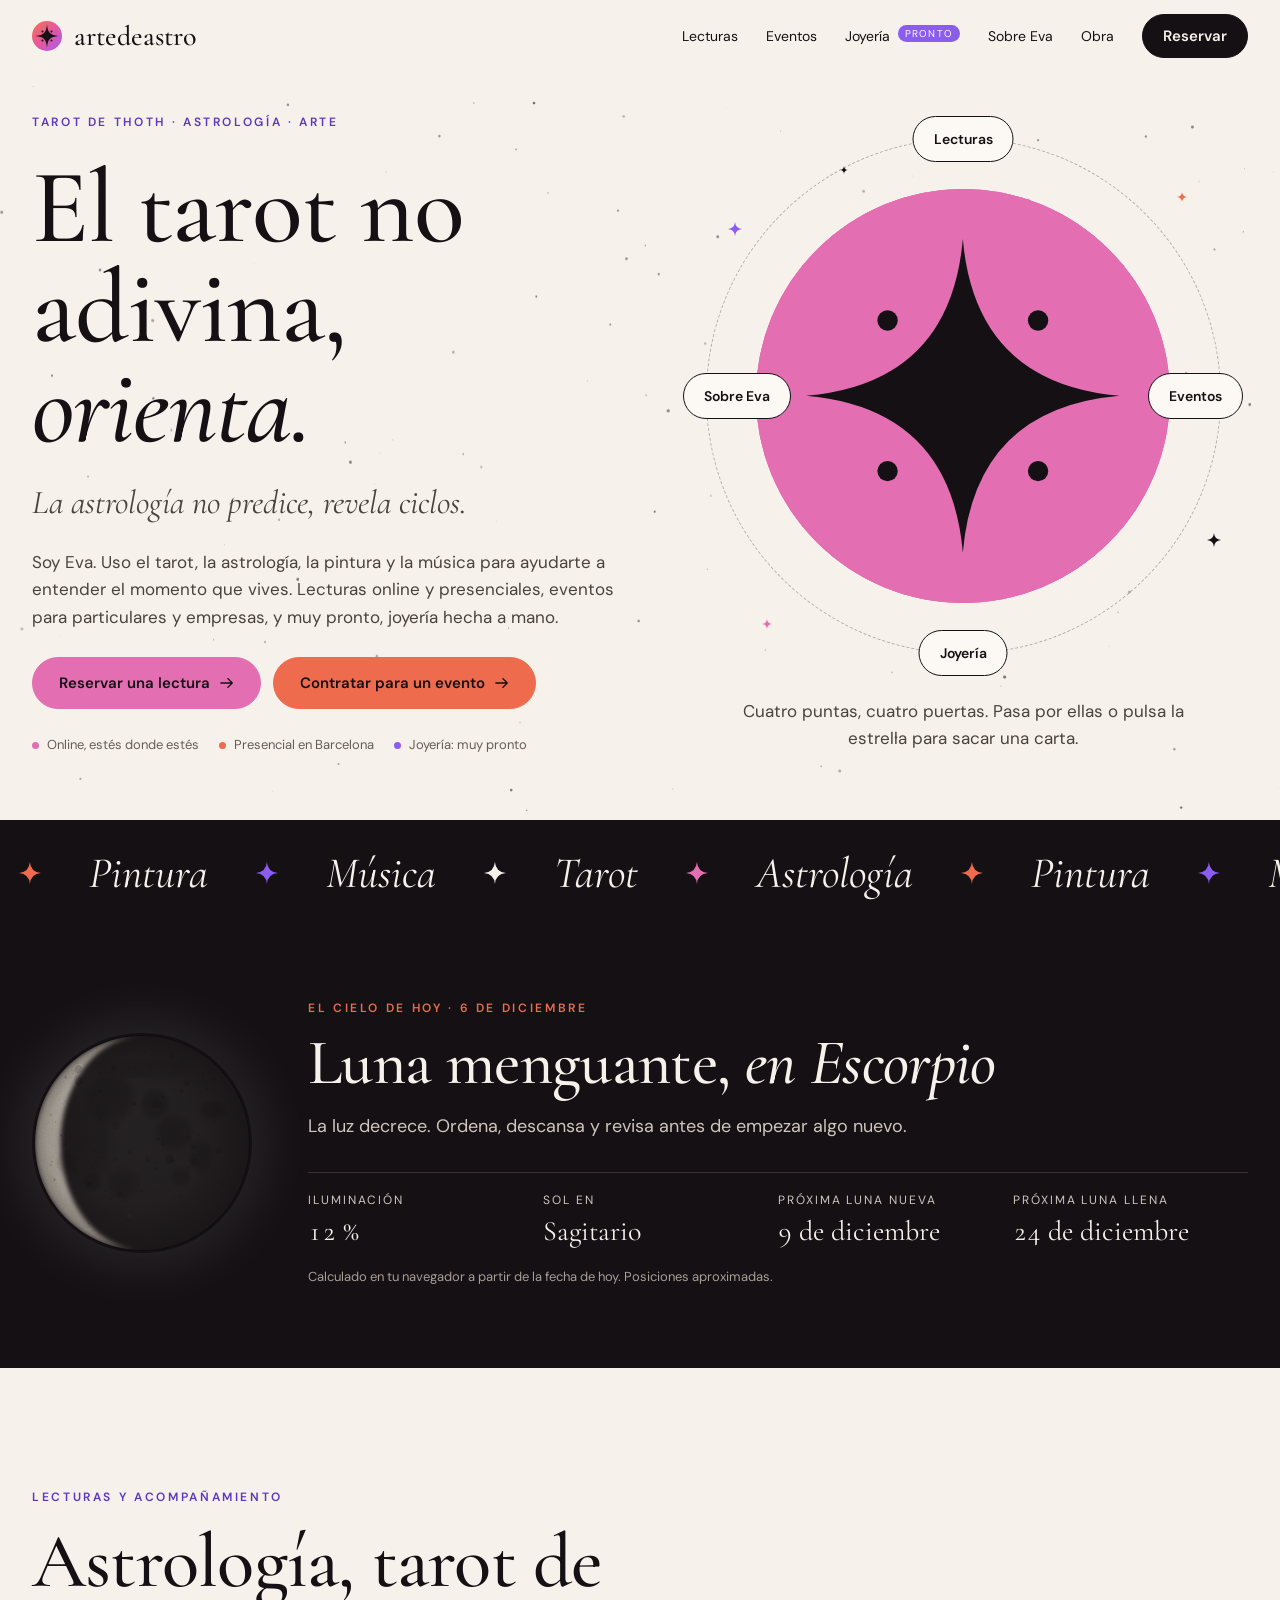
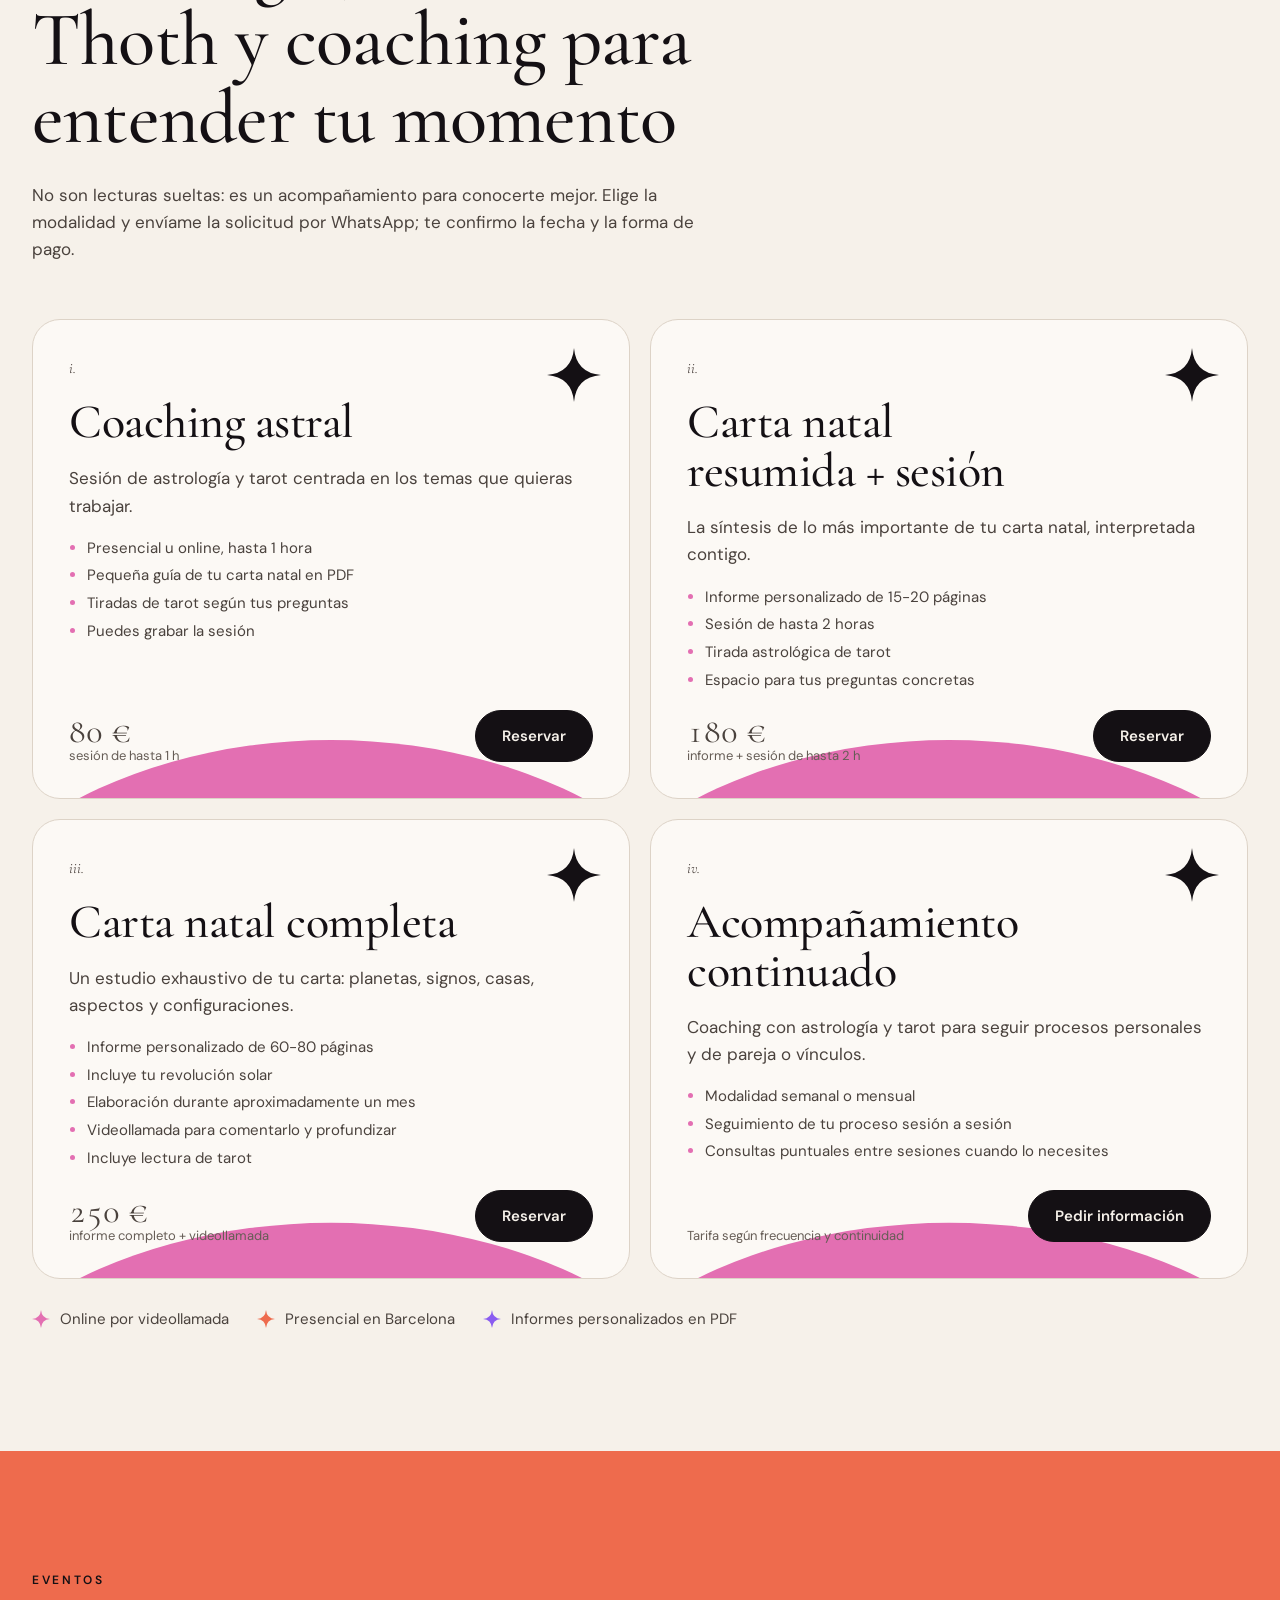
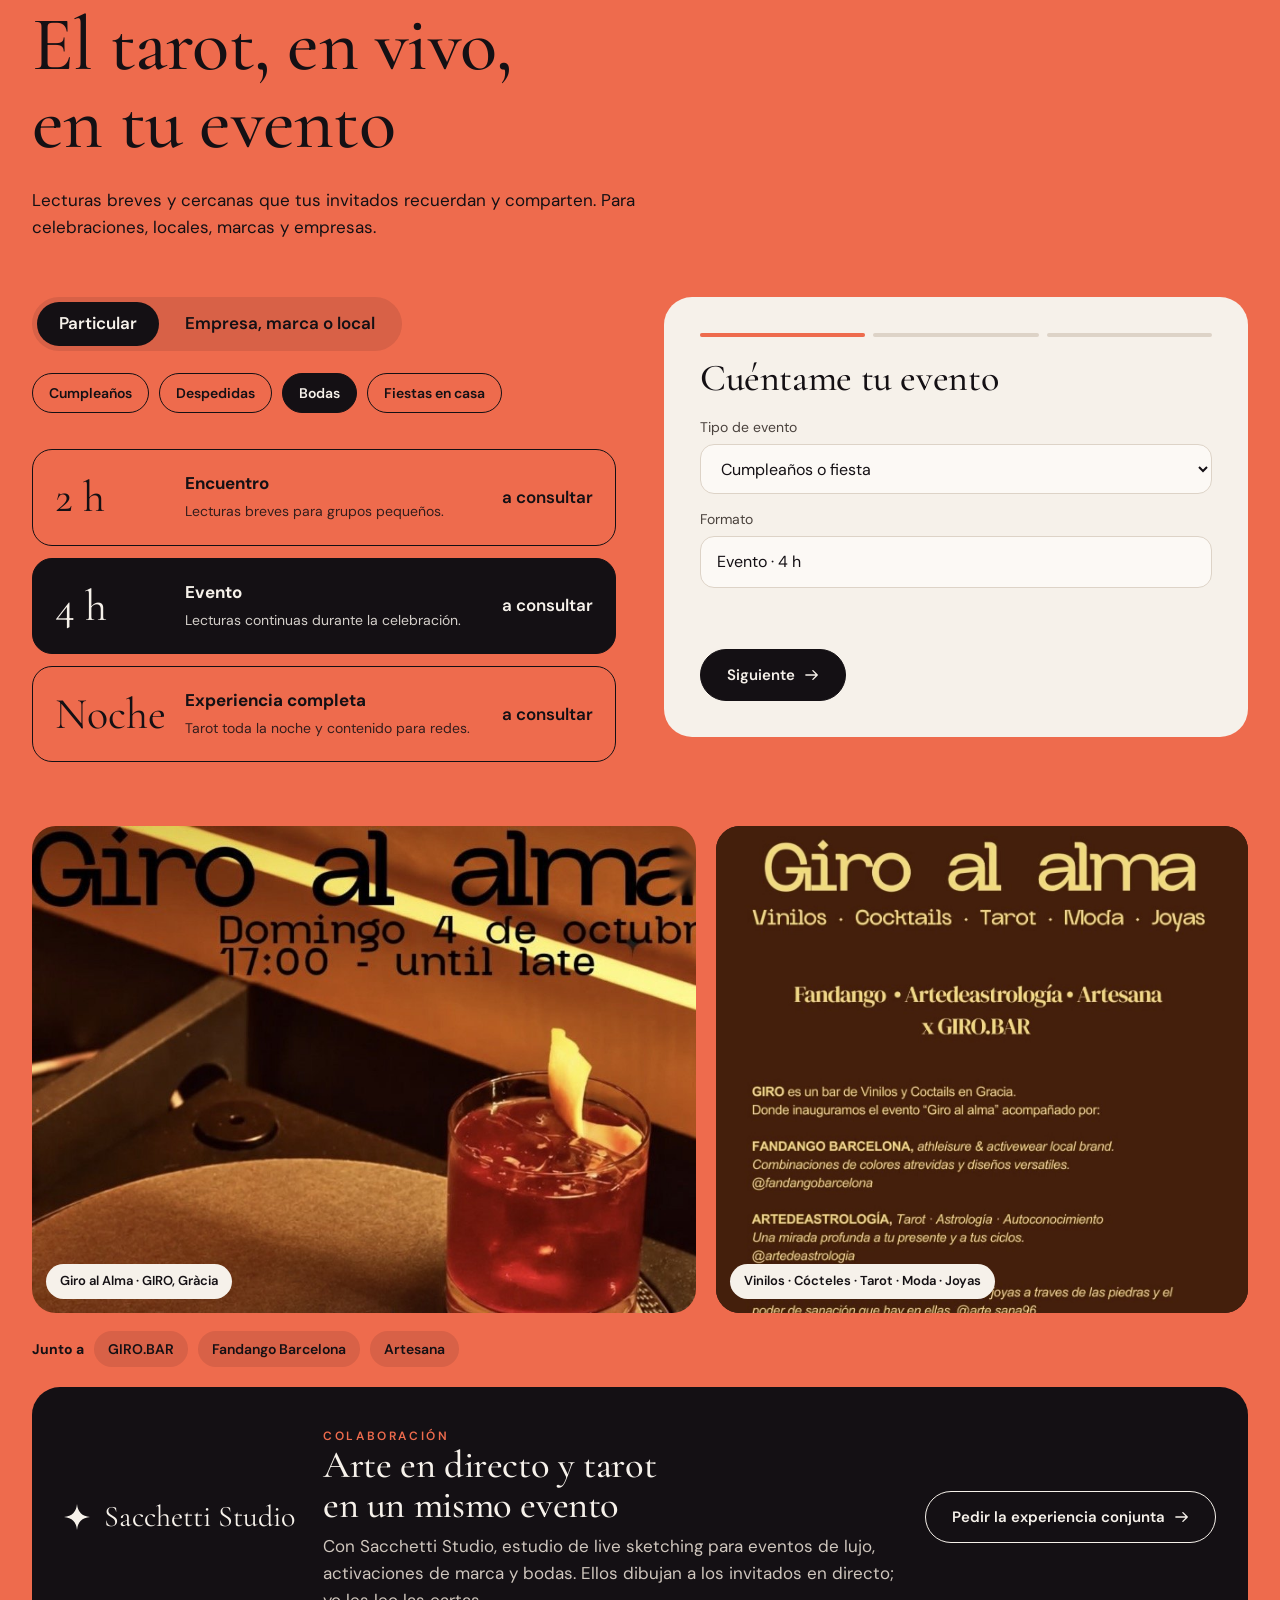
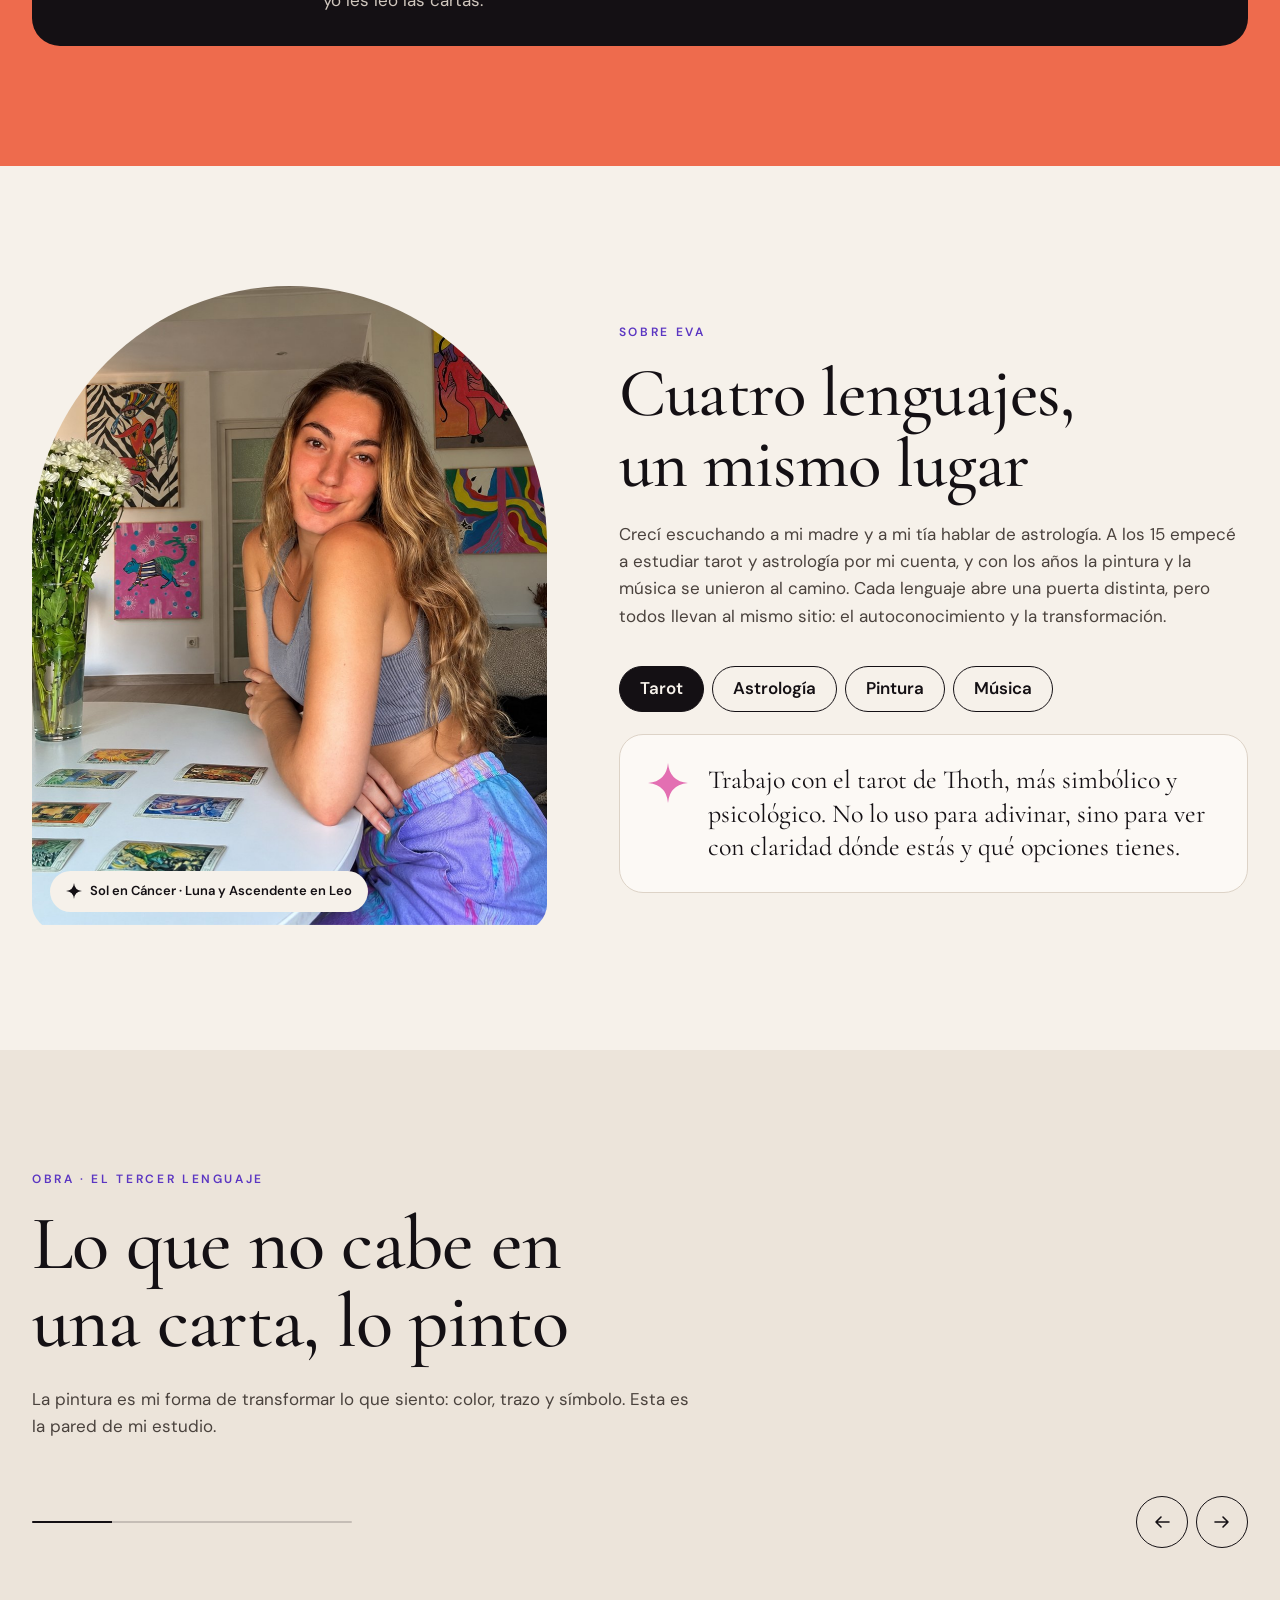
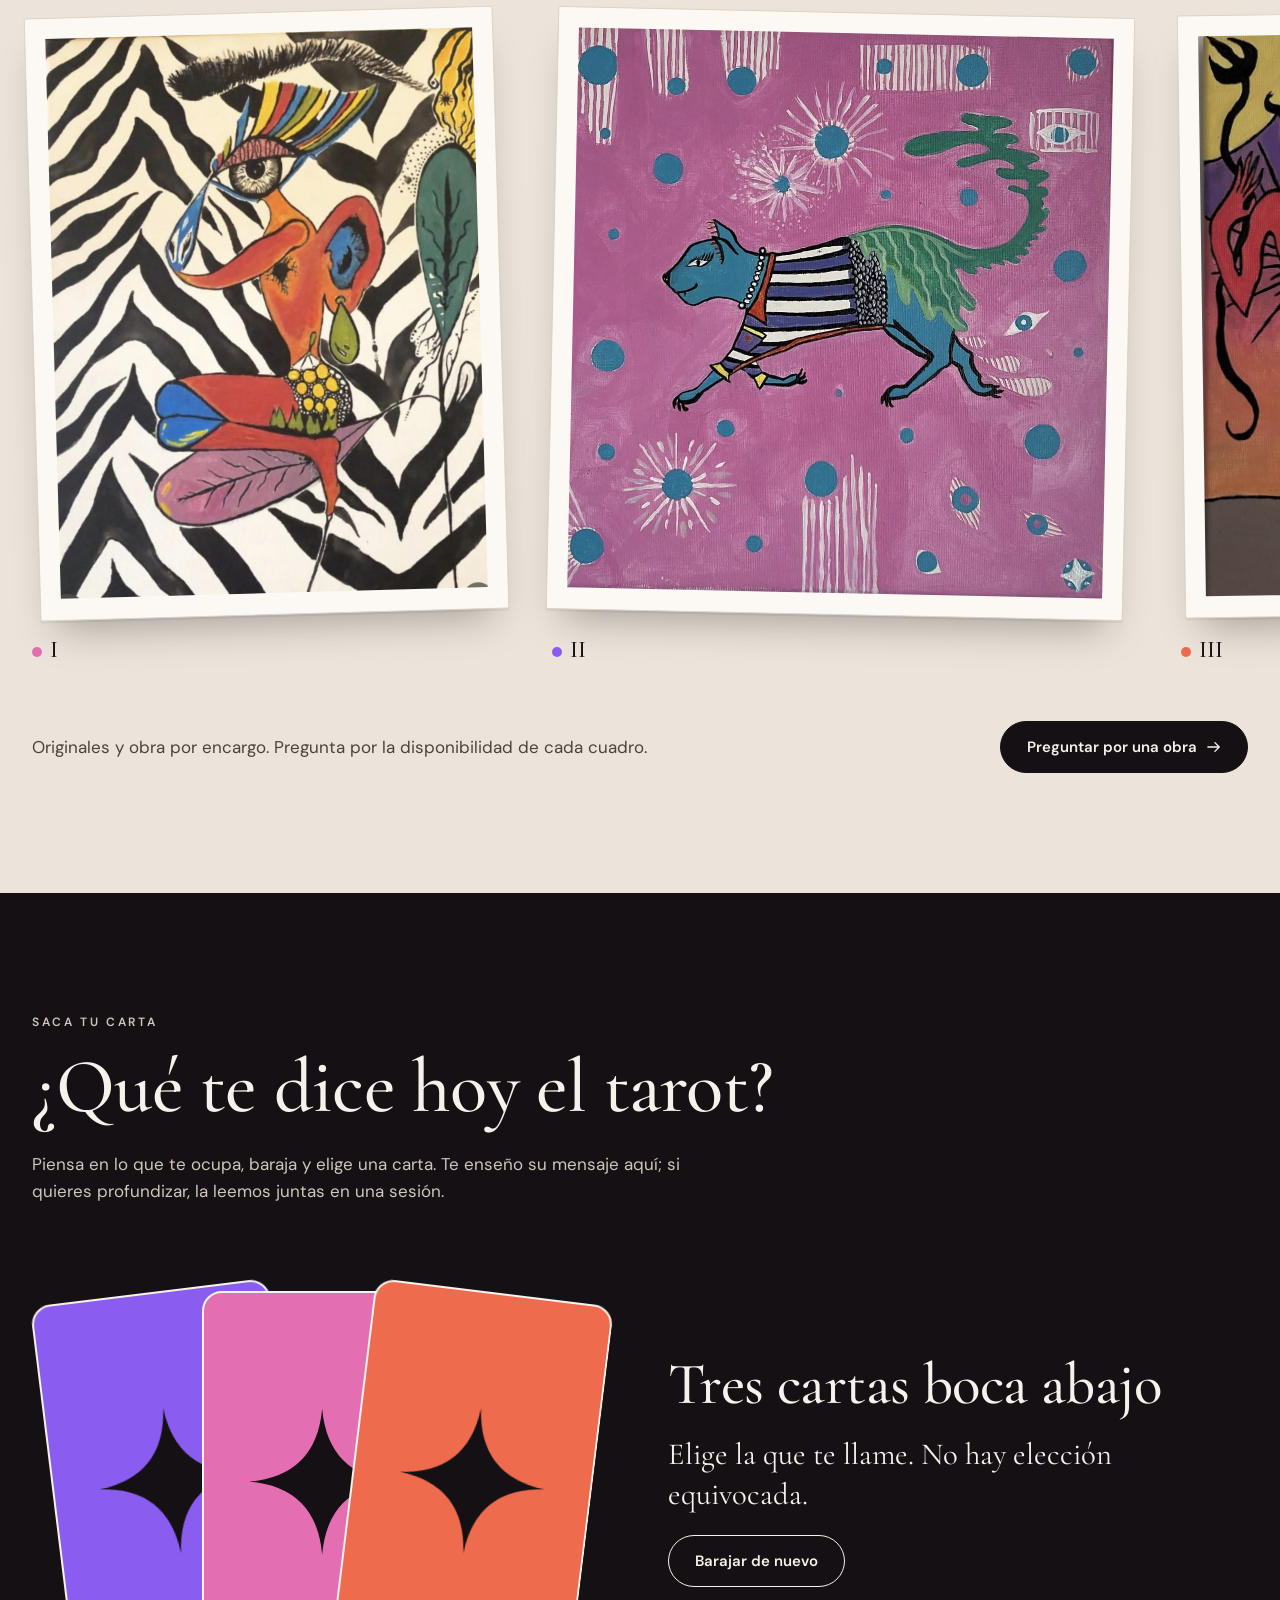
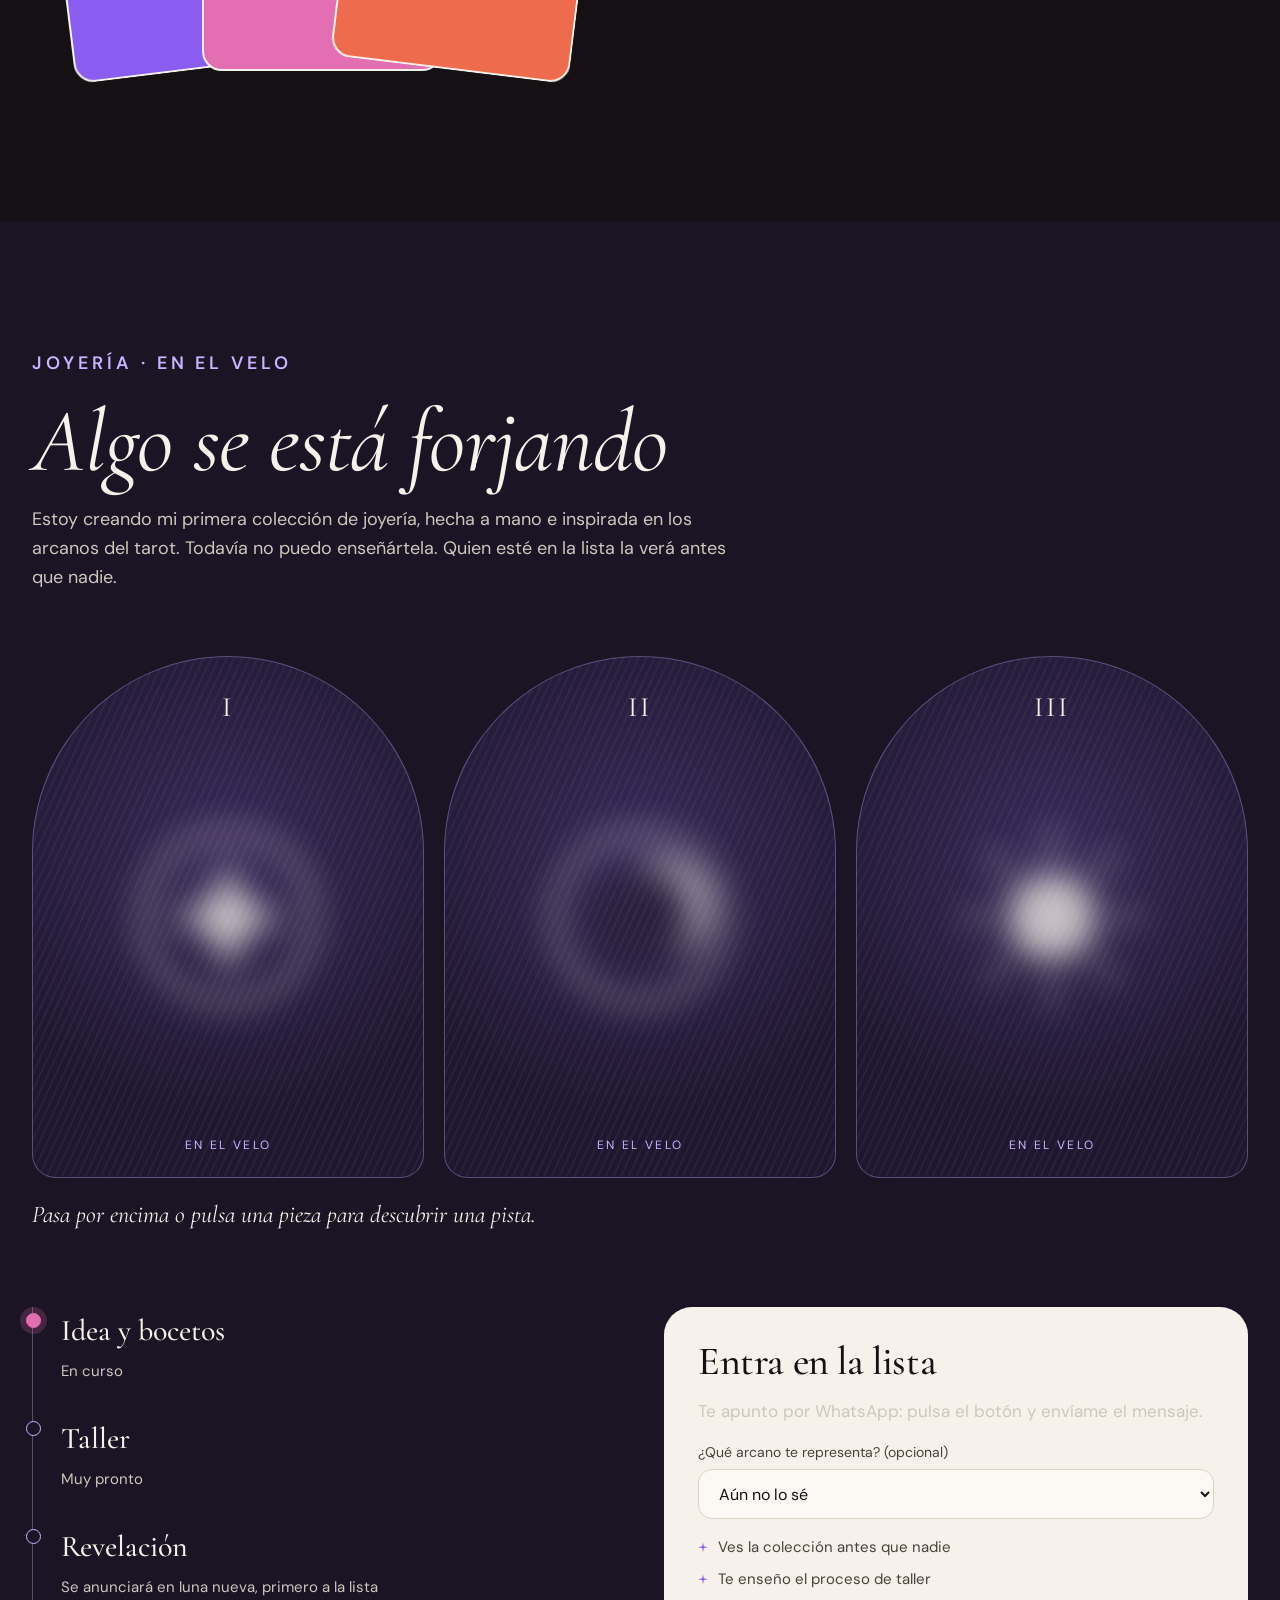
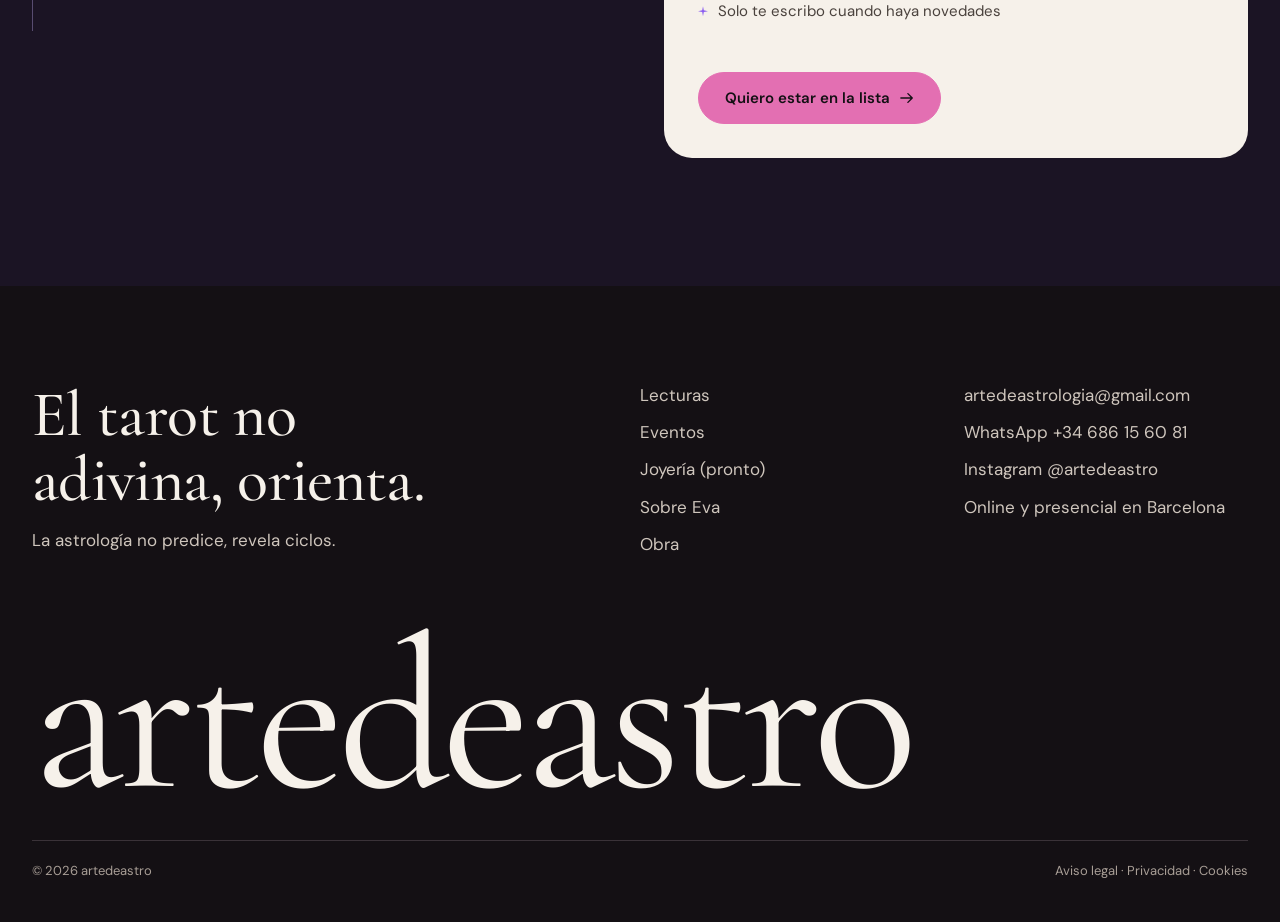
==== commit c8bb1cd9: "Lanzamiento: precios reales, páginas legales y web abierta a buscadores - Servicios: coaching astral" ====
--- a/index.html
+++ b/index.html
@@ -4,9 +4,7 @@
 <meta charset="utf-8">
 <meta name="viewport" content="width=device-width,initial-scale=1,viewport-fit=cover">
 <title>artedeastro · Tarot de Thoth, astrología y arte en Barcelona</title>
-<meta name="description" content="Soy Eva. Lecturas de tarot de Thoth, carta natal y astrocoaching, online y en Barcelona. Tarot en vivo para eventos. El tarot no adivina, orienta.">
-<!-- Quitar esta línea (y robots.txt) cuando la web esté lista para lanzarse en artedeastro.com -->
-<meta name="robots" content="noindex, nofollow">
+<meta name="description" content="Soy Eva. Carta natal, coaching astral y tarot de Thoth, online y en Barcelona. Tarot en vivo para eventos. El tarot no adivina, orienta.">
 <meta name="theme-color" content="#F6F1EA">
 <link rel="icon" href="favicon.svg" type="image/svg+xml">
 <link rel="canonical" href="https://artedeastro.com/">
@@ -150,7 +148,10 @@
 
 /* ===== Lecturas ===== */
 #lecturas .eyebrow{color:var(--violeta-txt)}
-.services{display:grid;grid-template-columns:repeat(3,minmax(0,1fr));gap:20px}
+.services{display:grid;grid-template-columns:repeat(2,minmax(0,1fr));gap:20px}
+.svc__list{margin:0;padding:0 0 0 18px;display:flex;flex-direction:column;gap:6px;color:var(--tinta-2);font-size:15px;line-height:1.45}
+.svc__list li::marker{color:var(--rosa)}
+.svc--wide{grid-column:1/-1;min-height:0}
 @media (max-width:980px){.services{grid-template-columns:minmax(0,1fr)}}
 .svc{position:relative;overflow:hidden;border-radius:28px;background:var(--papel);border:1px solid var(--linea);padding:36px;display:flex;flex-direction:column;gap:18px;min-height:460px;transition:transform .5s var(--ease),box-shadow .5s;transform-style:preserve-3d}
 .svc::before{content:"";position:absolute;inset:auto -20% -60% -20%;height:120%;background:var(--rosa);border-radius:50%;transform:translateY(40%);transition:transform .7s var(--ease);z-index:0}
@@ -470,7 +471,7 @@
       <a href="#joyeria">Joyería <sup class="soon">pronto</sup></a>
       <a href="#eva">Sobre Eva</a>
       <a href="#obra">Obra</a>
-      <button class="btn btn--ink" data-book="tarot" data-cursor>Reservar</button>
+      <button class="btn btn--ink" data-book="coach" data-cursor>Reservar</button>
     </nav>
   </div>
   <span class="progress" id="progress"></span>
@@ -487,7 +488,7 @@
       <p class="hero__sub">La astrología no predice, revela ciclos.</p>
       <p class="hero__lead">Soy Eva. Uso el tarot, la astrología, la pintura y la música para ayudarte a entender el momento que vives. Lecturas online y presenciales, eventos para particulares y empresas, y muy pronto, joyería hecha a mano.</p>
       <div class="hero__ctas">
-        <button class="btn btn--rosa" data-book="tarot" data-cursor>Reservar una lectura <svg aria-hidden="true"><use href="#arrow"/></svg></button>
+        <button class="btn btn--rosa" data-book="coach" data-cursor>Reservar una lectura <svg aria-hidden="true"><use href="#arrow"/></svg></button>
         <a class="btn btn--coral" href="#eventos" data-cursor>Contratar para un evento <svg aria-hidden="true"><use href="#arrow"/></svg></a>
       </div>
       <div class="hero__meta">
@@ -550,38 +551,49 @@
   <div class="wrap">
     <div class="sec__head reveal">
       <div>
-        <p class="eyebrow">Lecturas</p>
-        <h2>Entender tu momento para decidir con calma</h2>
+        <p class="eyebrow">Lecturas y acompañamiento</p>
+        <h2>Astrología, tarot de Thoth y coaching para entender tu momento</h2>
       </div>
-      <p>Elige la lectura, el día y la hora que te van mejor y envíame la solicitud por WhatsApp. Te confirmo la cita, el precio y la forma de pago.</p>
+      <p>No son lecturas sueltas: es un acompañamiento para conocerte mejor. Elige la modalidad y envíame la solicitud por WhatsApp; te confirmo la fecha y la forma de pago.</p>
     </div>
     <div class="services">
       <article class="svc reveal" data-tilt>
         <svg class="svc__glyph" viewBox="0 0 200 200" aria-hidden="true"><use href="#star" fill="#141014"/></svg>
         <p class="svc__num">i.</p>
-        <h3>Tarot de Thoth</h3>
-        <p>Una pregunta o un tema concreto, con el tarot de Thoth como guía para ver tu situación con claridad y decidir tú.</p>
-        <div class="svc__meta"><p class="svc__price"><small>Precio a consultar</small></p><button class="btn btn--ink" data-book="tarot" data-cursor>Reservar</button></div>
+        <h3>Coaching astral</h3>
+        <p>Sesión de astrología y tarot centrada en los temas que quieras trabajar.</p>
+        <ul class="svc__list"><li>Presencial u online, hasta 1 hora</li><li>Pequeña guía de tu carta natal en PDF</li><li>Tiradas de tarot según tus preguntas</li><li>Puedes grabar la sesión</li></ul>
+        <div class="svc__meta"><p class="svc__price">80 €<small>sesión de hasta 1 h</small></p><button class="btn btn--ink" data-book="coach" data-cursor>Reservar</button></div>
       </article>
       <article class="svc reveal" data-tilt>
         <svg class="svc__glyph" viewBox="0 0 200 200" aria-hidden="true"><use href="#star" fill="#141014"/></svg>
         <p class="svc__num">ii.</p>
-        <h3>Carta natal</h3>
-        <p>Tu mapa del cielo el día que naciste: talentos, retos y los ciclos que estás viviendo. Necesito tu fecha, hora y lugar de nacimiento.</p>
-        <div class="svc__meta"><p class="svc__price"><small>Precio a consultar</small></p><button class="btn btn--ink" data-book="natal" data-cursor>Reservar</button></div>
+        <h3>Carta natal resumida + sesión</h3>
+        <p>La síntesis de lo más importante de tu carta natal, interpretada contigo.</p>
+        <ul class="svc__list"><li>Informe personalizado de 15-20 páginas</li><li>Sesión de hasta 2 horas</li><li>Tirada astrológica de tarot</li><li>Espacio para tus preguntas concretas</li></ul>
+        <div class="svc__meta"><p class="svc__price">180 €<small>informe + sesión de hasta 2 h</small></p><button class="btn btn--ink" data-book="resumida" data-cursor>Reservar</button></div>
       </article>
       <article class="svc reveal" data-tilt>
         <svg class="svc__glyph" viewBox="0 0 200 200" aria-hidden="true"><use href="#star" fill="#141014"/></svg>
         <p class="svc__num">iii.</p>
-        <h3>Astrocoaching</h3>
-        <p>Acompañamiento para un momento de cambio, combinando la lectura del cielo con preguntas que te ayudan a avanzar.</p>
-        <div class="svc__meta"><p class="svc__price"><small>Precio a consultar</small></p><button class="btn btn--ink" data-book="coach" data-cursor>Reservar</button></div>
+        <h3>Carta natal completa</h3>
+        <p>Un estudio exhaustivo de tu carta: planetas, signos, casas, aspectos y configuraciones.</p>
+        <ul class="svc__list"><li>Informe personalizado de 60-80 páginas</li><li>Incluye tu revolución solar</li><li>Elaboración durante aproximadamente un mes</li><li>Videollamada para comentarlo y profundizar</li><li>Incluye lectura de tarot</li></ul>
+        <div class="svc__meta"><p class="svc__price">250 €<small>informe completo + videollamada</small></p><button class="btn btn--ink" data-book="completa" data-cursor>Reservar</button></div>
+      </article>
+      <article class="svc reveal" data-tilt>
+        <svg class="svc__glyph" viewBox="0 0 200 200" aria-hidden="true"><use href="#star" fill="#141014"/></svg>
+        <p class="svc__num">iv.</p>
+        <h3>Acompañamiento continuado</h3>
+        <p>Coaching con astrología y tarot para seguir procesos personales y de pareja o vínculos.</p>
+        <ul class="svc__list"><li>Modalidad semanal o mensual</li><li>Seguimiento de tu proceso sesión a sesión</li><li>Consultas puntuales entre sesiones cuando lo necesites</li></ul>
+        <div class="svc__meta"><p class="svc__price"><small>Tarifa según frecuencia y continuidad</small></p><button class="btn btn--ink" data-book="acomp" data-cursor>Pedir información</button></div>
       </article>
     </div>
     <div class="modes">
       <span><svg width="18" height="18" viewBox="0 0 200 200" aria-hidden="true"><use href="#star" fill="#E36FB2"/></svg>Online por videollamada</span>
       <span><svg width="18" height="18" viewBox="0 0 200 200" aria-hidden="true"><use href="#star" fill="#EE6B4D"/></svg>Presencial en Barcelona</span>
-      <span><svg width="18" height="18" viewBox="0 0 200 200" aria-hidden="true"><use href="#star" fill="#8A5CF0"/></svg>También en tarjeta regalo</span>
+      <span><svg width="18" height="18" viewBox="0 0 200 200" aria-hidden="true"><use href="#star" fill="#8A5CF0"/></svg>Informes personalizados en PDF</span>
     </div>
   </div>
 </section>
@@ -744,7 +756,7 @@
           <button class="btn btn--light" id="shuffle" type="button" data-cursor>Barajar de nuevo</button>
         </div>
         <div class="capture" id="capture" hidden>
-          <button class="btn btn--rosa" type="button" data-book="tarot" data-cursor>Reservar una lectura</button>
+          <button class="btn btn--rosa" type="button" data-book="coach" data-cursor>Reservar una lectura</button>
         </div>
         <p class="ok" id="cOk" hidden></p>
         <p class="reading__hint" id="cErr" aria-live="polite"></p>
@@ -795,10 +807,10 @@
     <div class="foot__grid">
       <div><h2>El tarot no adivina, orienta.</h2><p style="color:var(--claro);margin-top:14px">La astrología no predice, revela ciclos.</p></div>
       <ul><li><a href="#lecturas">Lecturas</a></li><li><a href="#eventos">Eventos</a></li><li><a href="#joyeria">Joyería (pronto)</a></li><li><a href="#eva">Sobre Eva</a></li><li><a href="#obra">Obra</a></li></ul>
-      <ul id="contacto"><li><a href="https://wa.me/34686156081" target="_blank" rel="noopener">WhatsApp +34 686 15 60 81</a></li><li><a href="https://www.instagram.com/artedeastro/" target="_blank" rel="noopener">Instagram @artedeastro</a></li><li>Online y presencial en Barcelona</li></ul>
+      <ul id="contacto"><li><a href="mailto:artedeastrologia@gmail.com">artedeastrologia@gmail.com</a></li><li><a href="https://wa.me/34686156081" target="_blank" rel="noopener">WhatsApp +34 686 15 60 81</a></li><li><a href="https://www.instagram.com/artedeastro/" target="_blank" rel="noopener">Instagram @artedeastro</a></li><li>Online y presencial en Barcelona</li></ul>
     </div>
     <p class="foot__word" id="footWord" aria-hidden="true">artedeastro</p>
-    <div class="foot__legal"><span>© 2026 artedeastro</span></div>
+    <div class="foot__legal"><span>© 2026 artedeastro</span><span><a href="aviso-legal.html">Aviso legal</a> · <a href="privacidad.html">Privacidad</a> · <a href="cookies.html">Cookies</a></span></div>
   </div>
 </footer>
 
@@ -1150,12 +1162,13 @@
   showQ();
 
   /* ---------- Reserva (drawer) ---------- */
-  const SVC = { tarot: 'Tarot de Thoth', natal: 'Carta natal', coach: 'Astrocoaching' };
+  const SVC = { coach: 'Coaching astral · 80 €', resumida: 'Carta natal resumida + sesión · 180 €', completa: 'Carta natal completa · 250 €', acomp: 'Acompañamiento continuado' };
+  const NEEDS_BIRTH = ['coach', 'resumida', 'completa'];
   const MODES = { online: 'Online, videollamada', presencial: 'Presencial en Barcelona' };
   const WD = ['dom', 'lun', 'mar', 'mié', 'jue', 'vie', 'sáb'], MO = ['ene', 'feb', 'mar', 'abr', 'may', 'jun', 'jul', 'ago', 'sep', 'oct', 'nov', 'dic'];
   const days = []; for (let i = 1; days.length < 8; i++) { const d = new Date(now.getFullYear(), now.getMonth(), now.getDate() + i); if (d.getDay() !== 0) days.push(d); }
   const TIMES = ['10:00', '12:00', '17:00', '19:00'];
-  const B = { svc: 'tarot', mode: null, day: null, time: null };
+  const B = { svc: 'coach', mode: null, day: null, time: null };
   const drawer = $('#drawer'), scrim = $('#scrim');
   let lastFocus = null;
   const opt = (k, v, html) => `<button type="button" class="opt${k === 'day' ? ' opt--day' : ''}" data-k="${k}" data-v="${v}" aria-pressed="${B[k] === v}">${html}</button>`;
@@ -1164,7 +1177,7 @@
     $('#oMode').innerHTML = Object.entries(MODES).map(([k, v]) => opt('mode', k, v)).join('');
     $('#oDay').innerHTML = days.map((d, i) => opt('day', String(i), `<small>${WD[d.getDay()]}</small>${d.getDate()} ${MO[d.getMonth()]}`)).join('');
     $('#oTime').innerHTML = TIMES.map(t => opt('time', t, t)).join('');
-    $('#natalF').hidden = B.svc !== 'natal'; $('#topicF').hidden = B.svc === 'natal';
+    $('#natalF').hidden = !NEEDS_BIRTH.includes(B.svc); $('#topicF').hidden = false;
     $('#sSvc').textContent = SVC[B.svc]; $('#sMode').textContent = B.mode ? MODES[B.mode] : '—';
     const d = B.day != null ? days[+B.day] : null;
     $('#sWhen').textContent = d ? `${WD[d.getDay()]} ${d.getDate()} ${MO[d.getMonth()]}${B.time ? ' · ' + B.time : ''}` : '—';
@@ -1195,11 +1208,11 @@
     const miss = !B.mode ? 'la modalidad' : B.day == null ? 'el día' : !B.time ? 'la hora' : !$('#bName').value.trim() ? 'tu nombre' : null;
     if (miss) { $('#bErr').textContent = `Falta ${miss} para enviar la solicitud.`; return; }
     const v = id => $(id).value.trim();
-    const natal = B.svc === 'natal';
-    wa(['Hola Eva, quiero reservar una lectura.',
+    const natal = NEEDS_BIRTH.includes(B.svc);
+    wa([B.svc === 'acomp' ? 'Hola Eva, quiero información sobre el acompañamiento continuado.' : 'Hola Eva, quiero reservar una sesión.',
       `Lectura: ${SVC[B.svc]}`, `Modalidad: ${MODES[B.mode]}`, `Cuándo: ${$('#sWhen').textContent}`, `Nombre: ${v('#bName')}`,
       natal && v('#bDob') && `Nacimiento: ${v('#bDob')}${v('#bTob') ? ' a las ' + v('#bTob') : ''}${v('#bPob') ? ' en ' + v('#bPob') : ''}`,
-      !natal && v('#bTopic') && `Tema: ${v('#bTopic')}`
+      v('#bTopic') && `Tema: ${v('#bTopic')}`
     ].filter(Boolean).join('\n'));
     $('#dBar').style.transform = 'scaleX(1)';
     $('#doneTxt').textContent = `${SVC[B.svc]} · ${$('#sWhen').textContent} · ${MODES[B.mode]}`;
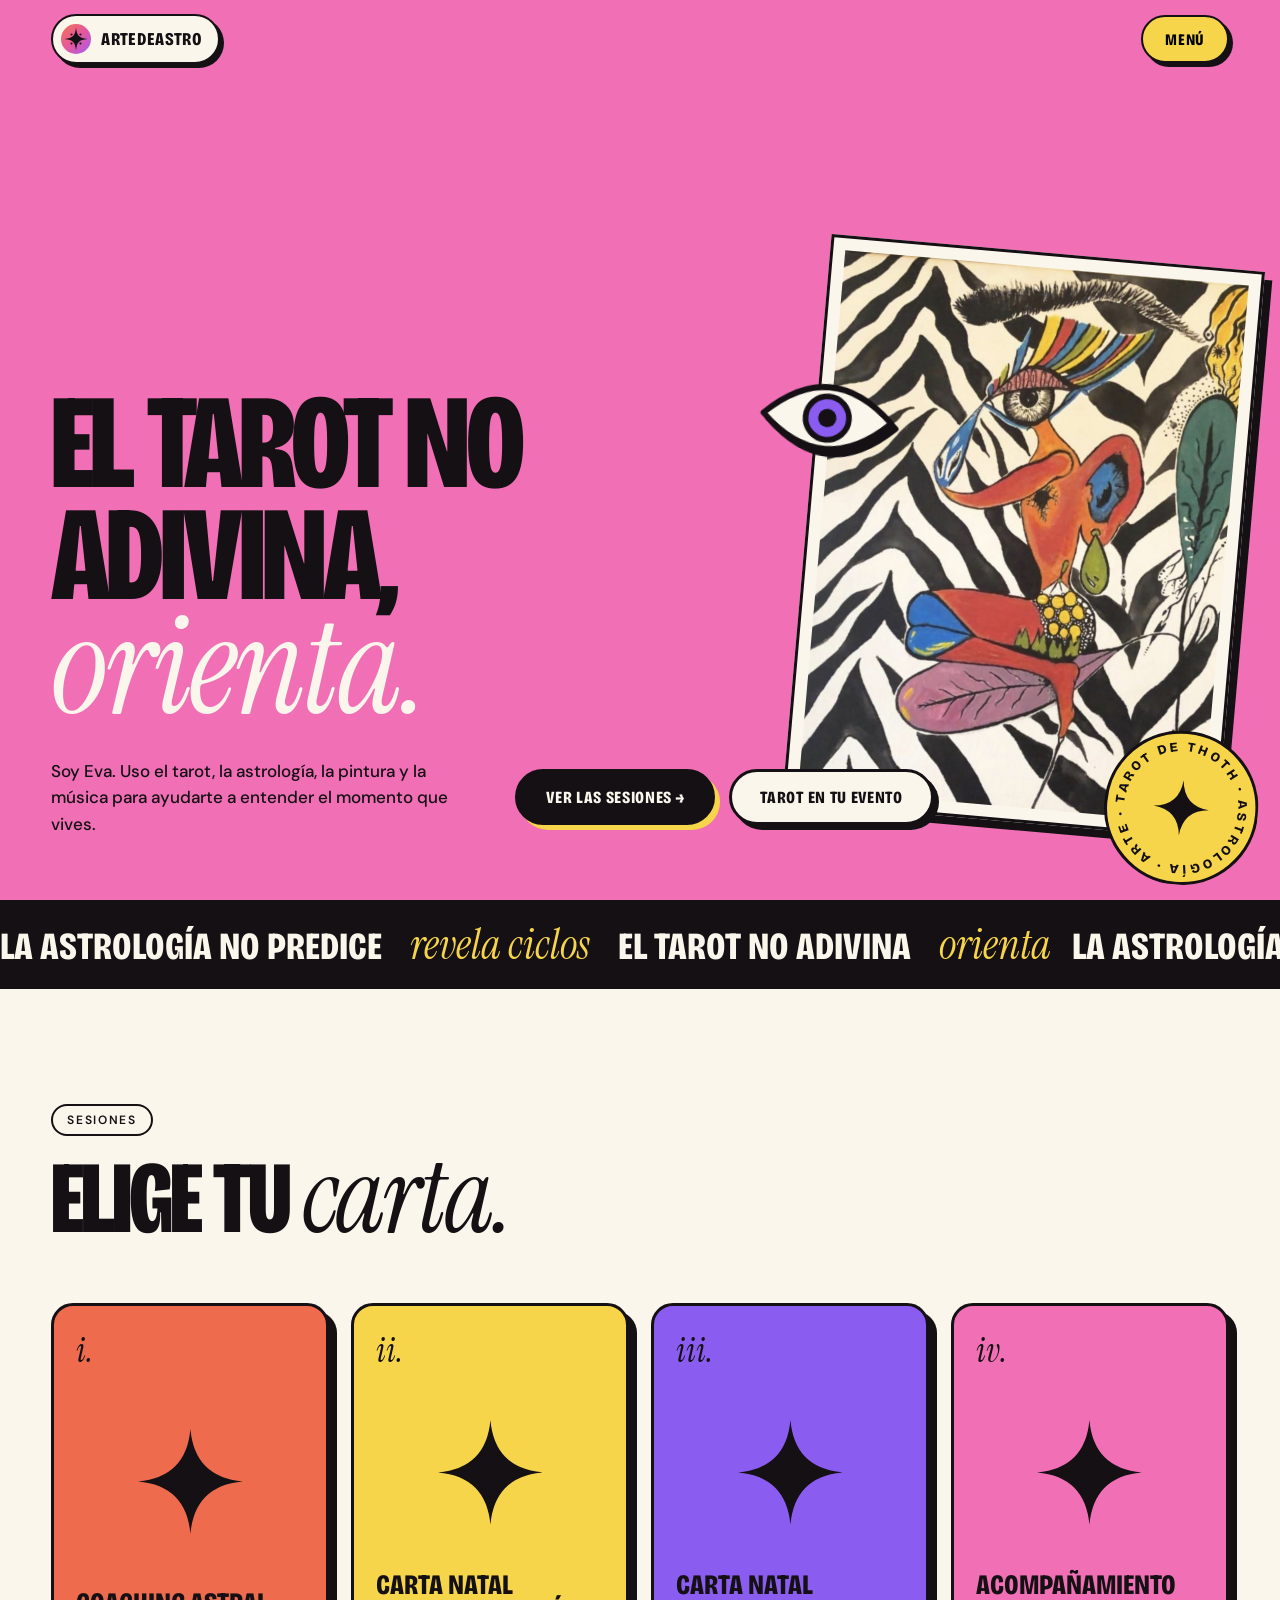
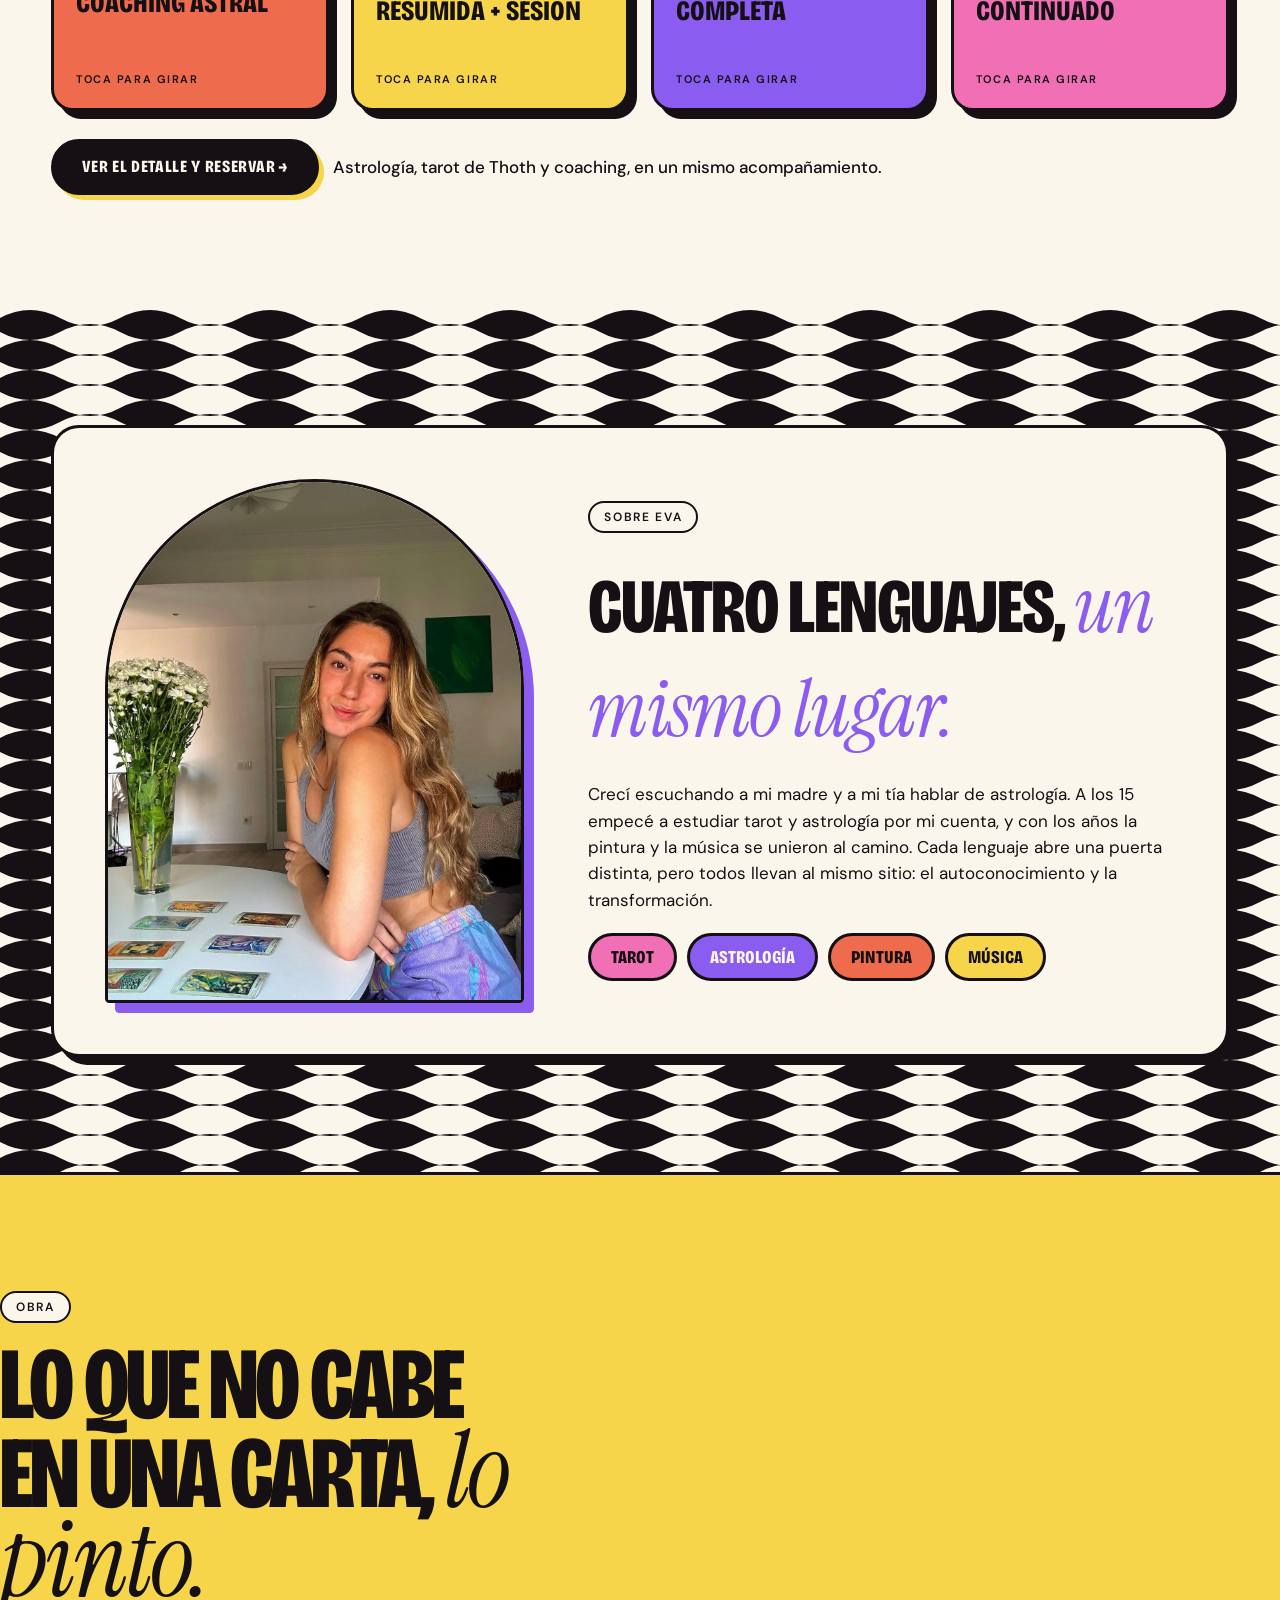
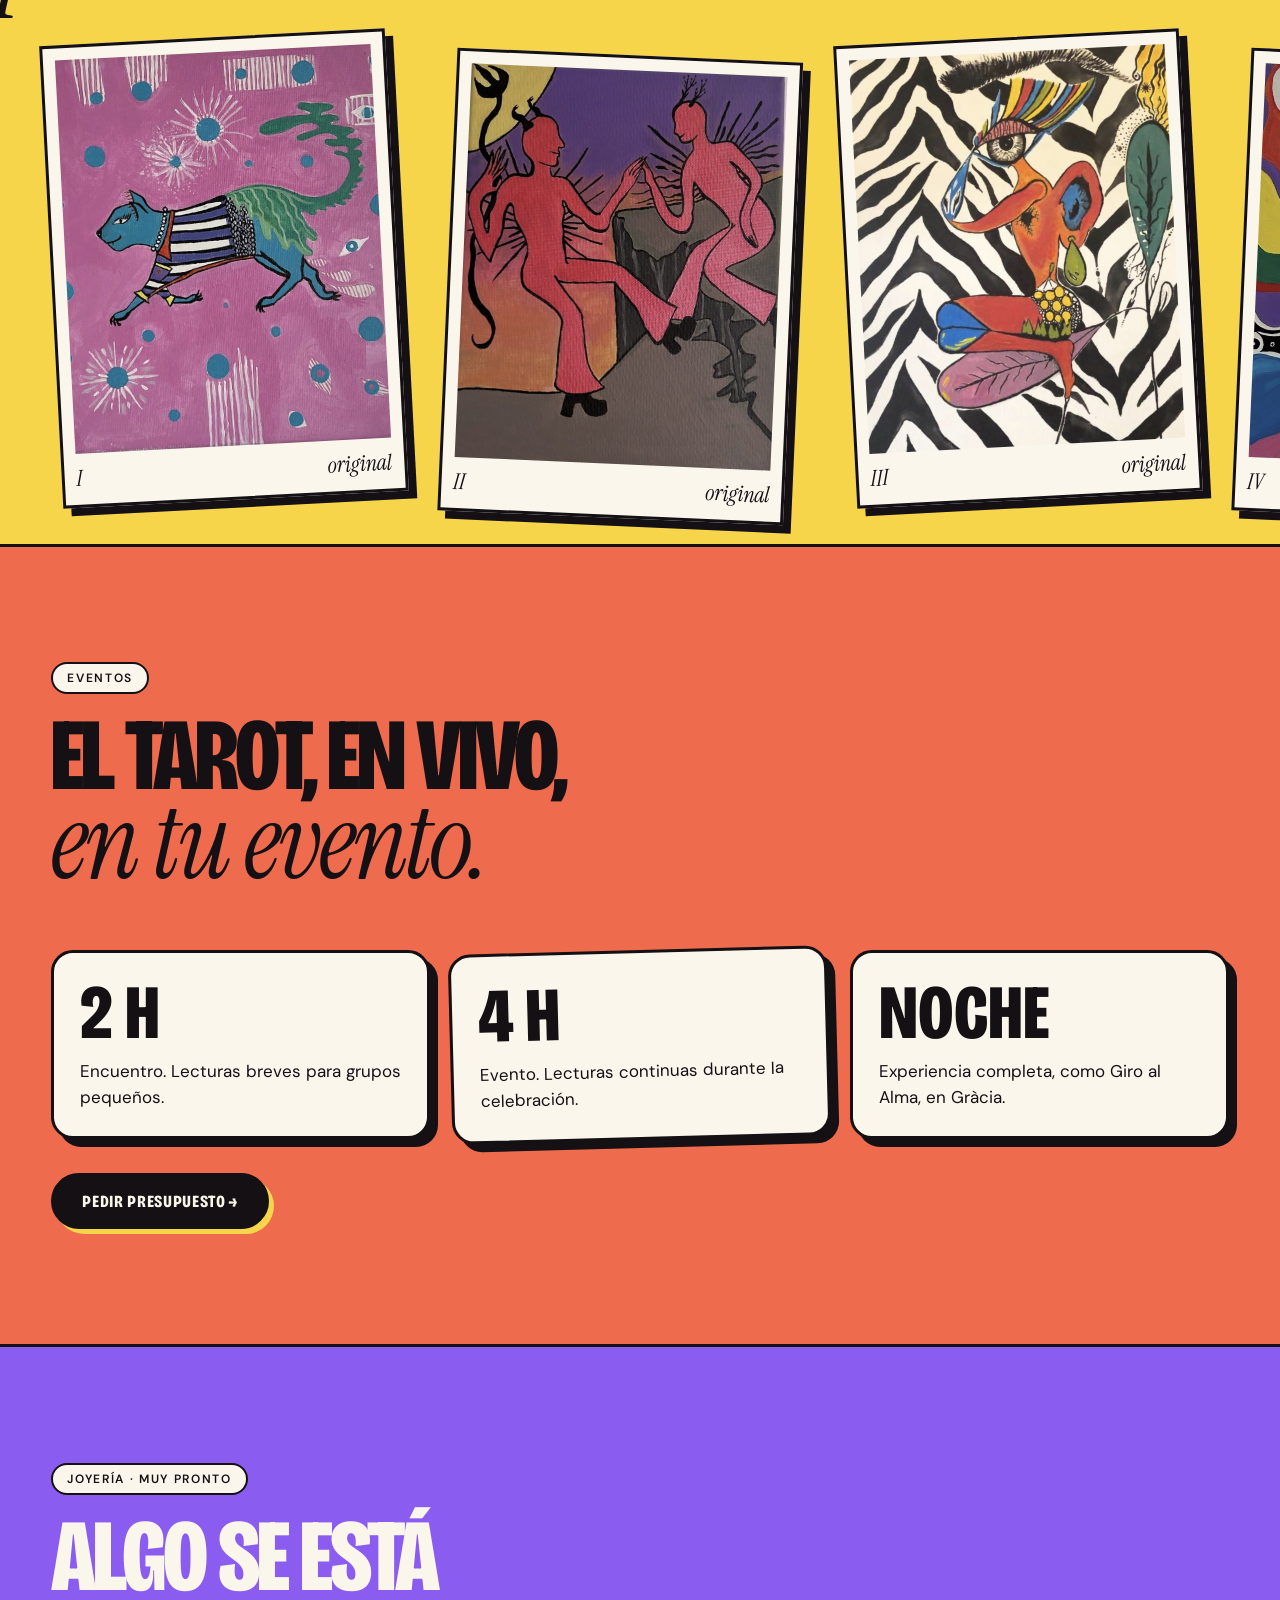
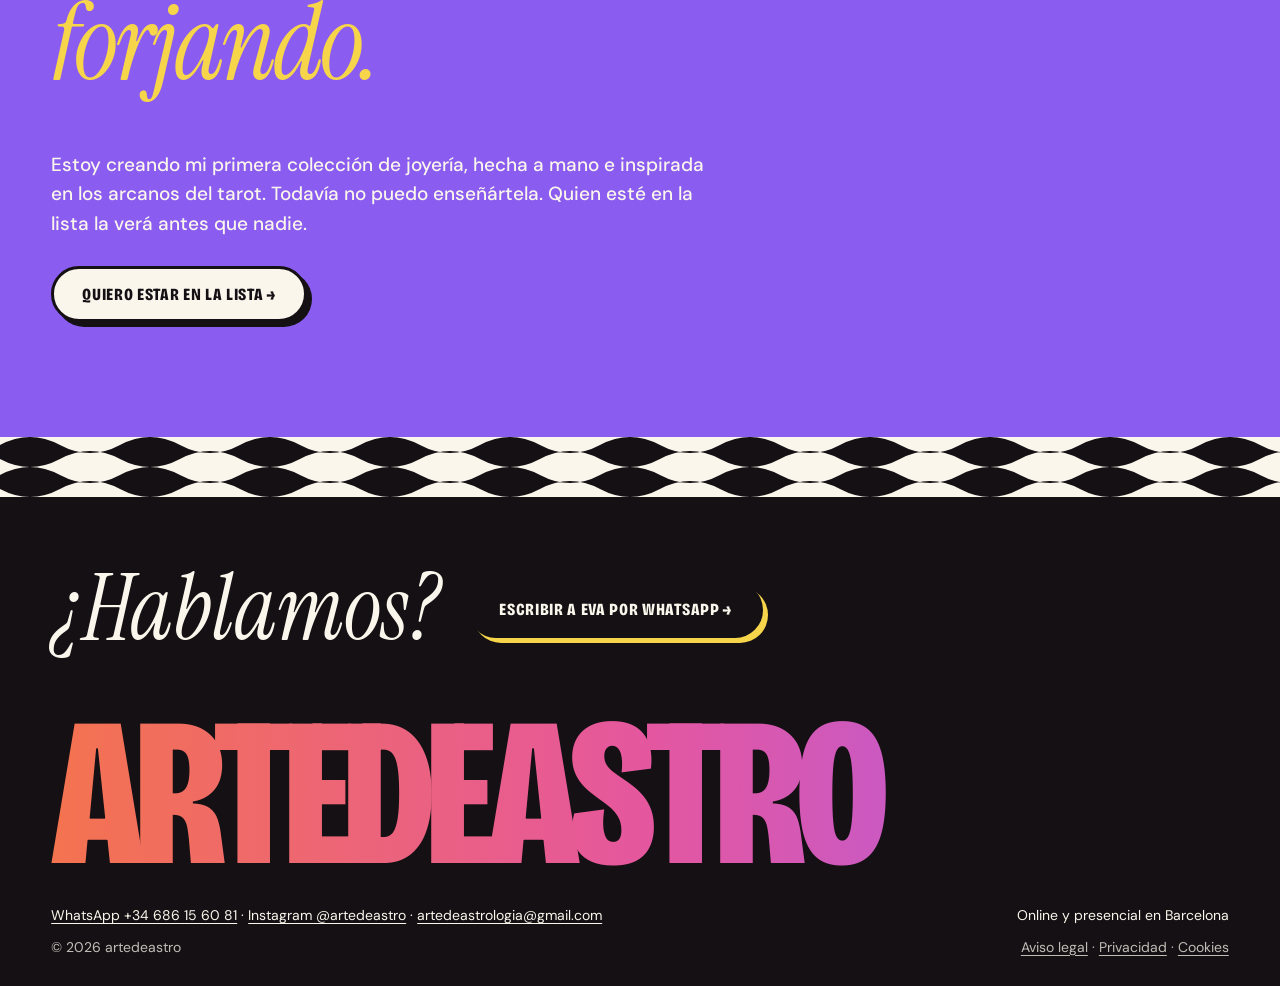
==== commit 180cf762: "Nuevo diseño: dirección C · Arte Sustituye la portada anterior por el diseño elegido en el Design La" ====
--- a/index.html
+++ b/index.html
@@ -3,1308 +3,122 @@
 <head>
 <meta charset="utf-8">
 <meta name="viewport" content="width=device-width,initial-scale=1,viewport-fit=cover">
+<meta name="theme-color" content="#F06FB5">
 <title>artedeastro · Tarot de Thoth, astrología y arte en Barcelona</title>
 <meta name="description" content="Soy Eva. Carta natal, coaching astral y tarot de Thoth, online y en Barcelona. Tarot en vivo para eventos. El tarot no adivina, orienta.">
-<meta name="theme-color" content="#F6F1EA">
-<link rel="icon" href="favicon.svg" type="image/svg+xml">
 <link rel="canonical" href="https://artedeastro.com/">
+<meta property="og:type" content="website">
 <meta property="og:url" content="https://artedeastro.com/">
-<meta property="og:type" content="website">
 <meta property="og:title" content="artedeastro · Tarot de Thoth, astrología y arte">
 <meta property="og:description" content="El tarot no adivina, orienta. La astrología no predice, revela ciclos.">
-<meta property="og:image" content="https://artedeastro.com/img/eva-cuadros.jpg">
+<meta property="og:image" content="https://artedeastro.com/img/obra-1.jpg">
 <meta property="og:locale" content="es_ES">
-<style>:root{color-scheme:light;box-sizing:border-box;padding-top:env(safe-area-inset-top,0px);padding-bottom:env(safe-area-inset-bottom,0px)}html{scroll-padding-top:env(safe-area-inset-top,0px)}body{margin:0;padding:0;font:14px -apple-system,BlinkMacSystemFont,sans-serif;background:#fff;color:#000}img{max-width:100%}[hidden]:not([hidden=until-found i]){display:none!important}</style>
-<link rel="preconnect" href="https://fonts.googleapis.com">
-<link rel="preconnect" href="https://fonts.gstatic.com" crossorigin>
-<link rel="stylesheet" href="https://fonts.googleapis.com/css2?family=Cormorant+Garamond:ital,wght@0,400;0,500;0,600;1,400;1,500&family=DM+Sans:opsz,wght@9..40,400;9..40,500;9..40,600&display=swap">
-<style>
-/* Layout: una estrella de cuatro puntas como sistema de navegación; cada línea de negocio vive en su color de marca (rosa, coral, violeta) sobre hueso y tinta. Mundo visual único y claro, por decisión de marca. */
-:root{
-  --hueso:#F6F1EA; --papel:#FCF9F5; --arena:#ECE4DA; --linea:#DDD3C7;
-  --tinta:#141014; --tinta-2:#4A423D; --tinta-3:#665D56; --claro:#CFC6BD;
-  --rosa:#E36FB2; --coral:#EE6B4D; --violeta:#8A5CF0; --violeta-txt:#5B36C2; --blanco:#FFFFFF;
-  --display:'Cormorant Garamond', Georgia, 'Times New Roman', serif;
-  --body:'DM Sans', system-ui, -apple-system, 'Segoe UI', Arial, sans-serif;
-  --ease:cubic-bezier(.2,.7,.1,1);
-  --gut-l:max(16px, env(safe-area-inset-left, 0px));
-  --gut-r:max(16px, env(safe-area-inset-right, 0px));
-  color-scheme:light;
-}
-*{box-sizing:border-box}
-html{scroll-behavior:smooth}
-body{background:var(--hueso);color:var(--tinta);font-family:var(--body);font-size:17px;line-height:1.6;-webkit-font-smoothing:antialiased;overflow-x:hidden}
-body::before{content:"";position:fixed;inset:0 0 auto;height:env(safe-area-inset-top,0px);z-index:60;background:var(--hueso)}
-a{color:inherit}
-h1,h2,h3{font-family:var(--display);font-weight:500;line-height:1.02;margin:0;text-wrap:balance;letter-spacing:-0.01em}
-p{margin:0}
-button,input,select,textarea{font:inherit;color:inherit}
-:focus-visible{outline:2px solid var(--violeta-txt);outline-offset:3px;border-radius:6px}
-.wrap{max-width:1320px;margin-inline:auto;padding-left:max(var(--gut-l),32px);padding-right:max(var(--gut-r),32px)}
-@media (max-width:640px){.wrap{padding-left:var(--gut-l);padding-right:var(--gut-r)}}
-.eyebrow{font-size:12px;letter-spacing:.22em;text-transform:uppercase;font-weight:600}
-.btn{display:inline-flex;align-items:center;gap:10px;min-height:52px;padding:0 26px;border-radius:999px;border:1.5px solid var(--tinta);background:transparent;font-weight:600;font-size:15px;text-decoration:none;cursor:pointer;transition:transform .35s var(--ease),background .3s,color .3s}
-.btn:hover{transform:translateY(-2px)}
-.btn--ink{background:var(--tinta);color:var(--hueso)}
-.btn--rosa{background:var(--rosa);border-color:var(--rosa);color:var(--tinta)}
-.btn--coral{background:var(--coral);border-color:var(--coral);color:var(--tinta)}
-.btn--light{border-color:var(--hueso);color:var(--hueso)}
-.btn svg{width:14px;height:14px;transition:transform .35s var(--ease)}
-.btn:hover svg{transform:translateX(4px)}
-.sr{position:absolute;width:1px;height:1px;overflow:hidden;clip:rect(0 0 0 0);white-space:nowrap}
-
-/* ===== Header ===== */
-.top{position:sticky;top:env(safe-area-inset-top,0px);z-index:50;background:color-mix(in srgb,var(--hueso) 86%,transparent);backdrop-filter:blur(14px);-webkit-backdrop-filter:blur(14px);border-bottom:1px solid transparent;transition:border-color .3s,transform .4s var(--ease)}
-.top.is-scrolled{border-bottom-color:var(--linea)}
-.top.is-hidden{transform:translateY(-100%)}
-.top__in{display:flex;align-items:center;justify-content:space-between;gap:16px;height:72px}
-.brand{display:flex;align-items:center;gap:12px;text-decoration:none}
-.brand svg{width:30px;height:30px;transition:transform .8s var(--ease)}
-.brand:hover svg{transform:rotate(90deg)}
-.brand span{font-family:var(--display);font-size:28px;font-weight:500;line-height:1}
-.nav{display:flex;align-items:center;gap:28px;font-size:14px}
-.nav a{text-decoration:none;position:relative;padding:6px 0}
-.nav a::after{content:"";position:absolute;left:0;right:0;bottom:0;height:1.5px;background:currentColor;transform:scaleX(0);transform-origin:right;transition:transform .4s var(--ease)}
-.nav a:hover::after{transform:scaleX(1);transform-origin:left}
-.nav .btn{min-height:44px;padding:0 20px}
-.nav .btn::after{display:none}
-.menu-btn{display:none;min-height:44px;min-width:44px;border-radius:999px;border:1.5px solid var(--tinta);background:transparent;font-weight:600;font-size:14px;padding:0 18px;cursor:pointer}
-.progress{position:absolute;left:0;bottom:-1px;height:2px;width:100%;background:linear-gradient(90deg,var(--rosa),var(--coral),var(--violeta));transform:scaleX(0);transform-origin:left}
-@media (max-width:900px){
-  .menu-btn{display:inline-flex;align-items:center}
-  .nav{position:fixed;top:calc(72px + env(safe-area-inset-top,0px));left:0;right:0;flex-direction:column;align-items:flex-start;gap:4px;padding:20px var(--gut-r) 28px var(--gut-l);background:var(--hueso);border-bottom:1px solid var(--linea);font-size:22px;font-family:var(--display)}
-  .nav[hidden]{display:none}
-  .nav a{padding:10px 0}
-  .nav .btn{margin-top:12px;font-family:var(--body);font-size:15px}
-}
-@media (min-width:901px){.nav[hidden]{display:flex!important}}
-
-/* ===== Hero ===== */
-.hero{position:relative;overflow:hidden;padding-block:40px 64px}
-.sky{position:absolute;inset:0;width:100%;height:100%;pointer-events:none}
-.hero__grid{position:relative;display:grid;grid-template-columns:minmax(0,1.05fr) minmax(0,1fr);gap:48px;align-items:center}
-@media (max-width:960px){.hero__grid{grid-template-columns:minmax(0,1fr)}}
-.hero__copy{display:flex;flex-direction:column;gap:26px}
-.hero__copy .eyebrow{color:var(--violeta-txt)}
-.hero h1{font-size:clamp(54px,8.2vw,124px);line-height:.95}
-.hero h1 .w{display:inline-block;animation:rise 1s var(--ease) both}
-.hero h1 em{font-style:italic;color:var(--tinta)}
-.hero h1 .w:nth-child(2){animation-delay:.06s}.hero h1 .w:nth-child(3){animation-delay:.12s}.hero h1 .w:nth-child(4){animation-delay:.18s}.hero h1 .w:nth-child(5){animation-delay:.24s}
-@keyframes rise{from{transform:translateY(.35em)}to{transform:none}}
-.hero__sub{font-family:var(--display);font-style:italic;font-size:clamp(24px,2.6vw,36px);line-height:1.2;color:var(--tinta-2)}
-.hero__lead{max-width:52ch;color:var(--tinta-2)}
-.hero__ctas{display:flex;flex-wrap:wrap;gap:12px}
-.hero__meta{display:flex;flex-wrap:wrap;gap:8px 20px;font-size:13px;color:var(--tinta-3)}
-.hero__meta span{display:inline-flex;align-items:center;gap:8px}
-.hero__meta i{width:7px;height:7px;border-radius:50%;display:inline-block}
-
-.stage{position:relative;width:100%;max-width:560px;aspect-ratio:1/1;margin-inline:auto}
-.stage__disc{position:absolute;inset:13%;border-radius:50%;background:var(--rosa);transition:background .6s var(--ease),transform .6s var(--ease)}
-.stage__ring{position:absolute;inset:4%;border-radius:50%;border:1px dashed color-mix(in srgb,var(--tinta) 30%,transparent);animation:spin 90s linear infinite}
-.stage__star{position:absolute;inset:22%;transition:transform .5s var(--ease);cursor:pointer;background:none;border:0;padding:0}
-.stage__star svg{width:100%;height:100%;overflow:visible}
-.stage__star .spin{transform-origin:100px 100px;animation:spin 140s linear infinite}
-@keyframes spin{to{transform:rotate(360deg)}}
-.door{position:absolute;display:inline-flex;align-items:center;gap:8px;min-height:46px;padding:0 20px;border-radius:999px;border:1.5px solid var(--tinta);background:var(--papel);font-weight:600;font-size:14px;text-decoration:none;cursor:pointer;transition:background .35s,color .35s,transform .35s var(--ease)}
-.door:hover,.door.is-on{transform:scale(1.06)}
-.door--n{top:0;left:50%;translate:-50% 0}
-.door--e{right:0;top:50%;translate:0 -50%}
-.door--s{bottom:0;left:50%;translate:-50% 0}
-.door--w{left:0;top:50%;translate:0 -50%}
-.door small{font-weight:500;color:var(--tinta-3);font-size:12px}
-.stage__caption{margin-top:22px;text-align:center;min-height:3.2em;color:var(--tinta-2);max-width:40ch;margin-inline:auto}
-
-/* ===== Marquee ===== */
-.marquee{background:var(--tinta);color:var(--hueso);overflow:hidden;padding-block:18px;border-block:1px solid var(--tinta)}
-.marquee__track{display:flex;gap:48px;width:max-content;animation:marq 38s linear infinite;font-family:var(--display);font-size:clamp(28px,3.4vw,44px);font-style:italic;white-space:nowrap}
-.marquee__track span{display:inline-flex;align-items:center;gap:48px}
-.marquee__track svg{width:22px;height:22px}
-@keyframes marq{to{transform:translateX(-50%)}}
-
-/* ===== Cielo de hoy ===== */
-.cielo{background:var(--tinta);color:var(--hueso);padding-block:72px 80px}
-.cielo__grid{display:grid;grid-template-columns:auto minmax(0,1fr);gap:56px;align-items:center}
-@media (max-width:860px){.cielo__grid{grid-template-columns:minmax(0,1fr);gap:36px}}
-.moon{width:min(220px,50vw);aspect-ratio:1/1;position:relative}
-.moon canvas{width:100%;height:100%;display:block;border-radius:50%;box-shadow:0 0 70px rgba(246,241,234,.14)}
-.cielo .eyebrow{color:var(--coral)}
-.cielo h2{font-size:clamp(40px,5vw,72px);margin-top:12px}
-.cielo__msg{margin-top:16px;color:var(--claro);max-width:60ch;font-size:18px}
-.facts{margin-top:32px;display:grid;grid-template-columns:repeat(4,minmax(0,1fr));border-top:1px solid #3A3238}
-@media (max-width:860px){.facts{grid-template-columns:repeat(2,minmax(0,1fr))}}
-.fact{padding:18px 18px 0 0;display:flex;flex-direction:column;gap:4px}
-.fact dt{font-size:12px;letter-spacing:.16em;text-transform:uppercase;color:var(--claro)}
-.fact dd{margin:0;font-family:var(--display);font-size:28px;line-height:1.15;font-variant-numeric:tabular-nums}
-.cielo__note{margin-top:20px;font-size:13px;color:#A89E96}
-
-/* ===== Section heads ===== */
-.sec{padding-block:120px}
-.sec__head{display:flex;flex-wrap:wrap;align-items:end;justify-content:space-between;gap:24px;margin-bottom:56px}
-.sec__head > div{max-width:760px;display:flex;flex-direction:column;gap:16px}
-.sec__head h2{font-size:clamp(46px,6vw,88px)}
-.sec__head p{color:var(--tinta-2);max-width:56ch}
-.reveal{transition:transform 1s var(--ease)}
-.reveal.pre{transform:translateY(28px)}
-
-/* ===== Lecturas ===== */
-#lecturas .eyebrow{color:var(--violeta-txt)}
-.services{display:grid;grid-template-columns:repeat(2,minmax(0,1fr));gap:20px}
-.svc__list{margin:0;padding:0 0 0 18px;display:flex;flex-direction:column;gap:6px;color:var(--tinta-2);font-size:15px;line-height:1.45}
-.svc__list li::marker{color:var(--rosa)}
-.svc--wide{grid-column:1/-1;min-height:0}
-@media (max-width:980px){.services{grid-template-columns:minmax(0,1fr)}}
-.svc{position:relative;overflow:hidden;border-radius:28px;background:var(--papel);border:1px solid var(--linea);padding:36px;display:flex;flex-direction:column;gap:18px;min-height:460px;transition:transform .5s var(--ease),box-shadow .5s;transform-style:preserve-3d}
-.svc::before{content:"";position:absolute;inset:auto -20% -60% -20%;height:120%;background:var(--rosa);border-radius:50%;transform:translateY(40%);transition:transform .7s var(--ease);z-index:0}
-.svc:hover::before{transform:translateY(0)}
-.svc > *{position:relative;z-index:1}
-.svc__num{font-family:var(--display);font-size:15px;color:var(--tinta-3);font-style:italic}
-.svc h3{font-size:48px}
-.svc p{color:var(--tinta-2)}
-.svc:hover p{color:var(--tinta)}
-.svc__meta{margin-top:auto;display:flex;justify-content:space-between;align-items:end;gap:12px;flex-wrap:wrap;font-variant-numeric:tabular-nums}
-.svc__price{font-family:var(--display);font-size:34px;line-height:1}
-.svc__price small{display:block;font-family:var(--body);font-size:13px;color:var(--tinta-3)}
-.svc__glyph{position:absolute;right:28px;top:28px;width:54px;height:54px;transition:transform 1s var(--ease)}
-.svc:hover .svc__glyph{transform:rotate(45deg) scale(1.1)}
-.modes{margin-top:28px;display:flex;flex-wrap:wrap;gap:12px 28px;color:var(--tinta-2);font-size:15px}
-.modes span{display:inline-flex;gap:10px;align-items:center}
-
-/* ===== Eventos ===== */
-.eventos{background:var(--coral);color:var(--tinta)}
-.eventos .sec__head p{color:var(--tinta)}
-.who{display:inline-flex;padding:5px;border-radius:999px;background:color-mix(in srgb,var(--tinta) 10%,transparent);gap:4px;flex-wrap:wrap}
-.who button{min-height:44px;padding:0 22px;border-radius:999px;border:0;background:transparent;font-weight:600;cursor:pointer;transition:background .3s,color .3s}
-.who button[aria-pressed="true"]{background:var(--tinta);color:var(--hueso)}
-.ev-grid{display:grid;grid-template-columns:minmax(0,1fr) minmax(0,1fr);gap:48px;align-items:start}
-@media (max-width:980px){.ev-grid{grid-template-columns:minmax(0,1fr)}}
-.uses{display:flex;flex-wrap:wrap;gap:10px;margin-top:22px}
-.uses span{padding:8px 16px;border-radius:999px;border:1.5px solid var(--tinta);font-size:14px;font-weight:600;transition:background .3s,color .3s}
-.uses span.hot{background:var(--tinta);color:var(--hueso)}
-.formats{display:flex;flex-direction:column;gap:12px;margin-top:36px}
-.fmt{display:grid;grid-template-columns:110px minmax(0,1fr) auto;gap:20px;align-items:center;padding:20px 22px;border-radius:20px;border:1.5px solid var(--tinta);background:transparent;text-align:left;cursor:pointer;transition:background .35s,color .35s,transform .35s var(--ease)}
-.fmt:hover{transform:translateX(6px)}
-.fmt[aria-pressed="true"]{background:var(--tinta);color:var(--hueso)}
-.fmt__t{font-family:var(--display);font-size:44px;line-height:1}
-.fmt__d strong{display:block;font-size:17px}
-.fmt__d span{font-size:14px;opacity:.85}
-.fmt__p{font-weight:600;font-variant-numeric:tabular-nums;white-space:nowrap}
-@media (max-width:520px){.fmt{grid-template-columns:minmax(0,1fr)}.fmt__t{font-size:36px}}
-.quote{background:var(--hueso);border-radius:28px;padding:36px;display:flex;flex-direction:column;gap:22px}
-.steps{display:flex;gap:8px}
-.steps i{flex:1;height:4px;border-radius:4px;background:var(--linea);overflow:hidden;position:relative}
-.steps i::after{content:"";position:absolute;inset:0;background:var(--coral);transform:scaleX(0);transform-origin:left;transition:transform .5s var(--ease)}
-.steps i.on::after{transform:scaleX(1)}
-.quote h3{font-size:38px}
-.field{display:flex;flex-direction:column;gap:6px}
-.field label{font-size:14px;color:var(--tinta-2)}
-.field input,.field select,.field textarea{min-height:50px;padding:12px 16px;border-radius:14px;border:1.5px solid var(--linea);background:var(--papel);font-size:16px;transition:border-color .25s}
-.field input:focus,.field select:focus,.field textarea:focus{border-color:var(--tinta);outline:none}
-.row2{display:grid;grid-template-columns:minmax(0,1fr) minmax(0,1fr);gap:14px}
-@media (max-width:520px){.row2{grid-template-columns:minmax(0,1fr)}}
-.q-actions{display:flex;justify-content:space-between;gap:12px;flex-wrap:wrap}
-.err{color:#A3261A;font-size:14px;min-height:1.2em}
-.proof{margin-top:56px;display:grid;grid-template-columns:minmax(0,2fr) minmax(0,1fr) minmax(0,1fr);gap:16px}
-@media (max-width:860px){.proof{grid-template-columns:minmax(0,1fr)}}
-.ph{border:1.5px dashed color-mix(in srgb,var(--tinta) 55%,transparent);border-radius:24px;min-height:260px;display:flex;flex-direction:column;justify-content:end;padding:22px;gap:6px}
-.ph strong{font-family:var(--display);font-size:30px;font-weight:500;line-height:1.1}
-.ph span{font-size:14px}
-
-/* ===== Eva ===== */
-.eva__grid{display:grid;grid-template-columns:minmax(0,.9fr) minmax(0,1.1fr);gap:72px;align-items:center}
-@media (max-width:960px){.eva__grid{grid-template-columns:minmax(0,1fr);gap:40px}}
-.eva__photo{position:relative;border-radius:280px 280px 28px 28px;overflow:hidden;aspect-ratio:4/5;max-width:100%}
-.eva__photo img{width:100%;height:100%;object-fit:cover;transform:scale(1.08);transition:transform 1.4s var(--ease)}
-.eva__photo:hover img{transform:scale(1.02)}
-.eva__badge{position:absolute;left:18px;bottom:18px;background:var(--hueso);border-radius:999px;padding:10px 16px;font-size:13px;font-weight:600;display:flex;gap:8px;align-items:center}
-.eva .eyebrow{color:var(--violeta-txt)}
-.eva h2{font-size:clamp(44px,5.4vw,80px);margin-top:16px}
-.eva__intro{margin-top:22px;color:var(--tinta-2);max-width:56ch}
-.tabs{margin-top:36px;display:flex;flex-wrap:wrap;gap:8px}
-.tabs button{min-height:46px;padding:0 20px;border-radius:999px;border:1.5px solid var(--tinta);background:transparent;font-weight:600;cursor:pointer;transition:background .3s,color .3s}
-.tabs button[aria-selected="true"]{background:var(--tinta);color:var(--hueso)}
-.tabpanel{margin-top:22px;padding:28px;border-radius:24px;background:var(--papel);border:1px solid var(--linea);min-height:150px;display:flex;gap:20px;align-items:flex-start}
-.tabpanel svg{flex:0 0 40px;width:40px;height:40px}
-.tabpanel p{font-family:var(--display);font-size:26px;line-height:1.3}
-
-/* ===== Carta ===== */
-.carta{background:var(--tinta);color:var(--hueso)}
-.carta .sec__head p{color:var(--claro)}
-.carta .eyebrow{color:var(--coral)}
-.deck-area{display:grid;grid-template-columns:minmax(0,1fr) minmax(0,1fr);gap:56px;align-items:center}
-@media (max-width:960px){.deck-area{grid-template-columns:minmax(0,1fr)}}
-.deck{position:relative;height:440px;display:flex;justify-content:center;align-items:center;perspective:1400px}
-.card{position:absolute;width:240px;height:380px;border-radius:20px;transform-style:preserve-3d;transition:transform .9s var(--ease);cursor:pointer;border:0;padding:0;background:none}
-.card__f,.card__b{position:absolute;inset:0;border-radius:20px;backface-visibility:hidden;-webkit-backface-visibility:hidden;overflow:hidden}
-.card__b{background:var(--violeta);border:2px solid var(--hueso);display:flex;align-items:center;justify-content:center}
-.card__b svg{width:62%;height:62%}
-.card__f{background:var(--hueso);color:var(--tinta);transform:rotateY(180deg);display:flex;flex-direction:column;align-items:center;justify-content:space-between;padding:24px 20px;text-align:center;border:2px solid var(--hueso)}
-.card__f .num{font-family:var(--display);font-size:22px;letter-spacing:.1em}
-.card__f svg{width:120px;height:120px}
-.card__f .name{font-family:var(--display);font-size:32px;line-height:1}
-.card.is-flipped{z-index:5}
-.reading{display:flex;flex-direction:column;gap:20px}
-.reading h3{font-size:clamp(40px,4.6vw,64px)}
-.reading__msg{font-family:var(--display);font-size:clamp(24px,2.4vw,32px);line-height:1.3;color:var(--hueso)}
-.reading__hint{color:var(--claro)}
-.capture{display:flex;flex-wrap:wrap;gap:10px}
-.capture input{flex:1 1 240px;min-width:0;min-height:52px;padding:0 20px;border-radius:999px;border:1.5px solid var(--claro);background:transparent;color:var(--hueso);font-size:16px}
-.capture input::placeholder{color:#A89E96}
-.ok{color:var(--hueso);font-size:17px}
-
-/* ===== Tienda ===== */
-#tienda .eyebrow{color:var(--violeta-txt)}
-.drop{display:flex;flex-wrap:wrap;gap:16px 40px;align-items:center;justify-content:space-between;padding:26px 30px;border-radius:24px;background:var(--violeta);color:var(--blanco);margin-bottom:28px}
-.drop strong{font-family:var(--display);font-weight:500;font-size:clamp(28px,3vw,40px);line-height:1.1}
-.clock{display:flex;gap:18px;font-variant-numeric:tabular-nums}
-.clock div{display:flex;flex-direction:column;align-items:center}
-.clock b{font-family:var(--display);font-size:46px;line-height:1;font-weight:500}
-.clock span{font-size:12px;letter-spacing:.14em;text-transform:uppercase}
-.filters{display:flex;flex-wrap:wrap;gap:8px;margin-bottom:24px}
-.filters button{min-height:44px;padding:0 18px;border-radius:999px;border:1.5px solid var(--tinta);background:transparent;font-weight:600;font-size:14px;cursor:pointer;transition:background .3s,color .3s}
-.filters button[aria-pressed="true"]{background:var(--tinta);color:var(--hueso)}
-.products{display:grid;grid-template-columns:repeat(3,minmax(0,1fr));gap:20px}
-@media (max-width:980px){.products{grid-template-columns:repeat(2,minmax(0,1fr))}}
-@media (max-width:560px){.products{grid-template-columns:minmax(0,1fr)}}
-.prod{display:flex;flex-direction:column;gap:14px}
-.prod[hidden]{display:none}
-.prod__art{position:relative;aspect-ratio:4/5;border-radius:24px;overflow:hidden;display:flex;align-items:center;justify-content:center;max-width:100%}
-.prod__art svg{width:46%;height:46%;transition:transform 1.2s var(--ease)}
-.prod:hover .prod__art svg{transform:rotate(45deg) scale(1.08)}
-.chip{position:absolute;left:14px;top:14px;background:var(--hueso);color:var(--tinta);border-radius:999px;padding:6px 12px;font-size:12px;font-weight:600}
-.prod__row{display:flex;justify-content:space-between;gap:12px;align-items:baseline}
-.prod h3{font-size:28px}
-.prod__p{font-variant-numeric:tabular-nums;font-weight:600}
-.prod__sub{font-size:14px;color:var(--tinta-3)}
-
-/* ===== Diario ===== */
-.posts{display:grid;grid-template-columns:repeat(3,minmax(0,1fr));gap:20px}
-@media (max-width:900px){.posts{grid-template-columns:minmax(0,1fr)}}
-.post{display:flex;flex-direction:column;gap:12px;padding:30px;border-radius:24px;border:1px solid var(--linea);text-decoration:none;transition:background .4s,transform .4s var(--ease)}
-.post:hover{background:var(--papel);transform:translateY(-4px)}
-.post .eyebrow{color:var(--violeta-txt)}
-.post h3{font-size:32px;line-height:1.1}
-.post span:last-child{margin-top:auto;font-size:14px;color:var(--tinta-3)}
-
-/* ===== Flyers y colaboraciones ===== */
-.flyers{margin-top:64px;display:grid;grid-template-columns:minmax(0,1.25fr) minmax(0,1fr);gap:20px;align-items:stretch}
-@media (max-width:860px){.flyers{grid-template-columns:minmax(0,1fr)}}
-.flyer{position:relative;margin:0;border-radius:24px;overflow:hidden;background:var(--tinta);max-width:100%;height:clamp(300px,38vw,500px)}
-.flyer img{display:block;width:100%;height:100%;object-fit:cover;transition:transform 1.4s var(--ease)}
-.flyer:hover img{transform:scale(1.04)}
-.flyer figcaption{position:absolute;left:14px;bottom:14px;background:var(--hueso);color:var(--tinta);border-radius:999px;padding:7px 14px;font-size:13px;font-weight:600}
-.partners{margin-top:18px;display:flex;flex-wrap:wrap;gap:8px 10px;align-items:center;font-size:14px}
-.partners span{padding:7px 14px;border-radius:999px;background:color-mix(in srgb,var(--tinta) 10%,transparent);font-weight:600}
-.collab{margin-top:20px;display:grid;grid-template-columns:auto minmax(0,1fr) auto;gap:28px;align-items:center;padding:32px;border-radius:28px;background:var(--tinta);color:var(--hueso);position:relative;overflow:hidden}
-@media (max-width:760px){.collab{grid-template-columns:minmax(0,1fr)}}
-.collab__mark{display:flex;align-items:center;gap:14px;font-family:var(--display);font-size:30px;line-height:1;white-space:nowrap}
-.collab__mark svg{width:26px;height:26px}
-.collab h3{font-size:clamp(28px,3vw,40px)}
-.collab p{color:var(--claro);margin-top:8px;max-width:58ch}
-.collab .eyebrow{color:var(--coral)}
-
-/* ===== Reseñas ===== */
-.reviews{overflow:hidden;padding-block:8px;-webkit-mask-image:linear-gradient(90deg,transparent,#000 6%,#000 94%,transparent);mask-image:linear-gradient(90deg,transparent,#000 6%,#000 94%,transparent)}
-.reviews__track{display:flex;gap:20px;width:max-content;animation:marq 70s linear infinite}
-.reviews:hover .reviews__track,.reviews:focus-within .reviews__track{animation-play-state:paused}
-.rev{width:min(380px,82vw);flex:0 0 auto;padding:30px;border-radius:24px;background:var(--papel);border:1px solid var(--linea);display:flex;flex-direction:column;gap:16px}
-.rev__stars{display:flex;gap:4px}
-.rev__stars svg{width:16px;height:16px}
-.rev blockquote{margin:0;font-family:var(--display);font-size:24px;line-height:1.3}
-.rev footer{margin-top:auto;display:flex;align-items:center;gap:12px;font-size:14px;color:var(--tinta-2)}
-.rev__av{width:40px;height:40px;border-radius:50%;display:flex;align-items:center;justify-content:center;font-weight:600;color:var(--tinta);flex:0 0 auto}
-.rev__note{margin-top:18px;font-size:13px;color:var(--tinta-3)}
-
-/* ===== Magia contenida ===== */
-.stage__halo{position:absolute;inset:13%;border-radius:50%;pointer-events:none}
-.stage__halo::before,.stage__halo::after{content:"";position:absolute;inset:0;border-radius:50%;border:1.5px solid var(--rosa);animation:halo 4.5s var(--ease) infinite}
-.stage__halo::after{animation-delay:2.25s}
-@keyframes halo{0%{transform:scale(1);opacity:.55}100%{transform:scale(1.32);opacity:0}}
-.spark{position:absolute;width:14px;height:14px;pointer-events:none;animation:float 7s ease-in-out infinite}
-.spark svg{width:100%;height:100%;animation:twinkle 3.2s ease-in-out infinite}
-@keyframes float{0%,100%{transform:translateY(0)}50%{transform:translateY(-14px)}}
-@keyframes twinkle{0%,100%{transform:scale(.6) rotate(0);opacity:.5}50%{transform:scale(1) rotate(45deg);opacity:1}}
-.hw{display:inline-block;transition:transform .9s var(--ease)}
-.split-pre .hw{transform:translateY(.45em)}
-.card__b svg{animation:breathe 5s ease-in-out infinite}
-@keyframes breathe{0%,100%{transform:scale(1)}50%{transform:scale(1.06)}}
-.eva__photo img{will-change:transform}
-.btn{will-change:transform}
-
-/* ===== Obra: la pared de Eva ===== */
-.obra{background:var(--arena);overflow:hidden}
-.obra .eyebrow{color:var(--violeta-txt)}
-.obra__bar{display:flex;flex-wrap:wrap;justify-content:space-between;align-items:center;gap:16px;margin-bottom:28px}
-.obra__nav{display:flex;gap:8px}
-.obra__nav button{width:52px;height:52px;border-radius:50%;border:1.5px solid var(--tinta);background:transparent;cursor:pointer;display:inline-flex;align-items:center;justify-content:center;transition:background .3s,color .3s}
-.obra__nav button:hover{background:var(--tinta);color:var(--hueso)}
-.obra__nav svg{width:16px;height:16px}
-.obra__nav button:first-child svg{transform:rotate(180deg)}
-.obra__prog{flex:1 1 200px;max-width:320px;height:2px;background:color-mix(in srgb,var(--tinta) 18%,transparent);position:relative;overflow:hidden;border-radius:2px}
-.obra__prog i{position:absolute;inset:0;background:var(--tinta);transform-origin:left;transform:scaleX(.25)}
-.wall{display:flex;gap:clamp(28px,4vw,64px);overflow-x:auto;scroll-snap-type:x mandatory;padding:36px max(var(--gut-r),32px) 48px max(var(--gut-l),32px);scrollbar-width:none;cursor:grab;align-items:center}
-.wall::-webkit-scrollbar{display:none}
-.wall.drag{cursor:grabbing;scroll-snap-type:none}
-.piece{flex:0 0 auto;scroll-snap-align:center;display:flex;flex-direction:column;gap:16px;margin:0}
-.piece__frame{display:block;padding:clamp(14px,1.6vw,22px);background:var(--papel);border:1px solid var(--linea);box-shadow:0 2px 0 rgba(20,16,20,.06),0 24px 40px -18px rgba(20,16,20,.35);transform:rotate(var(--r,0deg));transition:transform .7s var(--ease),box-shadow .7s var(--ease);cursor:zoom-in;border-radius:2px}
-.piece__frame:hover,.piece__frame:focus-visible{transform:rotate(0) translateY(-8px);box-shadow:0 2px 0 rgba(20,16,20,.06),0 40px 60px -20px rgba(20,16,20,.4)}
-.piece__frame img{display:block;height:clamp(300px,46vw,560px);width:auto;max-width:min(78vw,900px);object-fit:cover;pointer-events:none;user-select:none}
-.piece figcaption{display:flex;justify-content:space-between;gap:16px;align-items:baseline;font-size:14px;color:var(--tinta-2)}
-.piece figcaption b{font-family:var(--display);font-size:24px;font-weight:500;color:var(--tinta)}
-.piece figcaption i{width:10px;height:10px;border-radius:50%;display:inline-block;margin-right:8px}
-.obra__note{margin-top:4px;display:flex;flex-wrap:wrap;gap:12px 24px;align-items:center;justify-content:space-between}
-.obra__note p{color:var(--tinta-2);max-width:60ch}
-.lb{border:0;padding:0;background:transparent;max-width:100vw;max-height:100vh;width:100vw;height:100vh;color:var(--hueso)}
-.lb::backdrop{background:rgba(20,16,20,.92)}
-.lb__in{position:relative;width:100%;height:100%;display:flex;flex-direction:column;align-items:center;justify-content:center;gap:16px;padding:max(24px,env(safe-area-inset-top,0px)) max(16px,env(safe-area-inset-right,0px)) max(24px,env(safe-area-inset-bottom,0px)) max(16px,env(safe-area-inset-left,0px))}
-.lb img{max-width:min(92vw,1200px);max-height:78vh;object-fit:contain;box-shadow:0 30px 80px rgba(0,0,0,.5);animation:lbIn .6s var(--ease)}
-@keyframes lbIn{from{transform:scale(.96)}to{transform:none}}
-.lb__cap{font-family:var(--display);font-size:24px;text-align:center}
-.lb__btn{position:absolute;top:50%;translate:0 -50%;width:52px;height:52px;border-radius:50%;border:1.5px solid var(--hueso);background:transparent;color:var(--hueso);cursor:pointer;display:flex;align-items:center;justify-content:center}
-.lb__btn svg{width:16px;height:16px}
-.lb__prev{left:max(16px,env(safe-area-inset-left,0px))}.lb__prev svg{transform:rotate(180deg)}
-.lb__next{right:max(16px,env(safe-area-inset-right,0px))}
-.lb__close{position:absolute;top:max(16px,env(safe-area-inset-top,0px));right:max(16px,env(safe-area-inset-right,0px));width:48px;height:48px;border-radius:50%;border:1.5px solid var(--hueso);background:transparent;color:var(--hueso);font-size:22px;cursor:pointer}
-@media (max-width:640px){.lb__btn{top:auto;bottom:max(20px,env(safe-area-inset-bottom,0px));translate:none}}
-
-/* ===== Joyería en el velo ===== */
-.soon{font-size:10px;letter-spacing:.12em;text-transform:uppercase;background:var(--violeta);color:#fff;border-radius:999px;padding:2px 7px;vertical-align:4px;margin-left:4px;font-family:var(--body)}
-.velo{position:relative;background:#1B1424;color:var(--hueso);padding-block:128px;overflow:hidden}
-.velo__dust{position:absolute;inset:0;width:100%;height:100%;pointer-events:none}
-.velo__in{position:relative}
-.velo__head{max-width:760px;display:flex;flex-direction:column;gap:18px}
-.velo__head .eyebrow{color:#C9B4FF}
-.velo__head h2{font-size:clamp(52px,7vw,112px);font-style:italic;font-weight:400}
-.velo__head p{color:var(--claro);max-width:58ch;font-size:18px}
-.veils{margin-top:64px;display:grid;grid-template-columns:repeat(3,minmax(0,1fr));gap:20px}
-@media (max-width:760px){.veils{grid-template-columns:minmax(0,1fr)}}
-.veil{position:relative;aspect-ratio:3/4;max-width:100%;border-radius:200px 200px 24px 24px;border:1px solid rgba(201,180,255,.35);background:radial-gradient(circle at 50% 38%,#3A2A5A 0%,#1F1730 70%);overflow:hidden;cursor:pointer;color:var(--hueso);display:flex;align-items:center;justify-content:center;padding:0}
-.veil svg{width:56%;filter:blur(16px);opacity:.75;transition:filter 1.2s var(--ease),opacity 1.2s,transform 1.4s var(--ease)}
-.veil:hover svg,.veil:focus-visible svg,.veil.peek svg{filter:blur(7px);opacity:.95;transform:scale(1.05)}
-.veil::after{content:"";position:absolute;inset:0;background:repeating-linear-gradient(115deg,rgba(255,255,255,.04) 0 2px,transparent 2px 7px);pointer-events:none;animation:sheen 9s linear infinite}
-@keyframes sheen{to{background-position:200px 0}}
-.veil__num{position:absolute;top:28px;left:50%;translate:-50% 0;font-family:var(--display);font-size:28px;letter-spacing:.1em}
-.veil__tag{position:absolute;bottom:22px;left:50%;translate:-50% 0;font-size:12px;letter-spacing:.2em;text-transform:uppercase;color:#C9B4FF;white-space:nowrap}
-.veil__hint{margin-top:18px;font-family:var(--display);font-style:italic;font-size:24px;color:var(--hueso);min-height:1.4em}
-.velo__grid{margin-top:72px;display:grid;grid-template-columns:minmax(0,1fr) minmax(0,1fr);gap:48px;align-items:start}
-@media (max-width:900px){.velo__grid{grid-template-columns:minmax(0,1fr)}}
-.phases{list-style:none;margin:0;padding:0;display:flex;flex-direction:column;border-left:1px solid rgba(201,180,255,.35)}
-.phases li{position:relative;padding:0 0 32px 28px;display:flex;flex-direction:column;gap:4px}
-.phases li::before{content:"";position:absolute;left:-7px;top:6px;width:13px;height:13px;border-radius:50%;border:1.5px solid #C9B4FF;background:#1B1424}
-.phases li.on::before{background:var(--rosa);border-color:var(--rosa);box-shadow:0 0 0 6px rgba(227,111,178,.2);animation:pulse 2.4s ease-in-out infinite}
-@keyframes pulse{50%{box-shadow:0 0 0 12px rgba(227,111,178,0)}}
-.phases b{font-family:var(--display);font-size:30px;font-weight:500}
-.phases span{color:var(--claro);font-size:15px}
-.wl{background:var(--hueso);color:var(--tinta);border-radius:28px;padding:34px;display:flex;flex-direction:column;gap:16px}
-.wl h3{font-size:40px}
-.perks{list-style:none;margin:0;padding:0;display:flex;flex-direction:column;gap:8px;font-size:15px;color:var(--tinta-2)}
-.perks li{display:flex;gap:10px;align-items:center}
-.perks li::before{content:"";width:10px;height:10px;flex:0 0 auto;background:var(--violeta);clip-path:polygon(50% 0,58% 42%,100% 50%,58% 58%,50% 100%,42% 58%,0 50%,42% 42%)}
-.wl .btn{align-self:flex-start}
-.wl__ok{font-family:var(--display);font-size:24px;line-height:1.3}
-
-/* ===== Footer ===== */
-.foot{background:var(--tinta);color:var(--hueso);padding-block:96px 40px;overflow:hidden}
-.foot__grid{display:grid;grid-template-columns:minmax(0,2fr) repeat(2,minmax(0,1fr));gap:40px}
-@media (max-width:860px){.foot__grid{grid-template-columns:minmax(0,1fr)}}
-.foot h2{font-size:clamp(40px,5vw,64px)}
-.foot ul{list-style:none;margin:0;padding:0;display:flex;flex-direction:column;gap:10px;color:var(--claro)}
-.foot a{text-decoration:none}
-.foot a:hover{color:var(--hueso)}
-.foot__word{margin-top:72px;font-family:var(--display);font-size:clamp(72px,17vw,260px);line-height:.8;letter-spacing:-.03em;white-space:nowrap;color:var(--hueso);transition:transform .2s linear}
-.foot__legal{margin-top:36px;display:flex;flex-wrap:wrap;justify-content:space-between;gap:12px;font-size:13px;color:#A89E96;border-top:1px solid #3A3238;padding-top:20px}
-
-/* ===== Drawer ===== */
-.scrim{position:fixed;inset:0;background:rgba(20,16,20,.45);z-index:80;opacity:0;transition:opacity .4s}
-.scrim.on{opacity:1}
-.drawer{position:fixed;top:0;right:0;bottom:0;width:min(560px,100%);background:var(--hueso);z-index:90;transform:translateX(100%);transition:transform .55s var(--ease);display:flex;flex-direction:column;padding-top:env(safe-area-inset-top,0px);padding-bottom:env(safe-area-inset-bottom,0px);padding-right:env(safe-area-inset-right,0px)}
-.drawer.on{transform:none}
-.drawer__head{display:flex;justify-content:space-between;align-items:center;gap:12px;padding:22px 28px;border-bottom:1px solid var(--linea)}
-.drawer__head h2{font-size:34px}
-.x{min-width:44px;min-height:44px;border-radius:50%;border:1.5px solid var(--tinta);background:transparent;cursor:pointer;font-size:20px;line-height:1}
-.drawer__body{flex:1;overflow:auto;padding:24px 28px 32px;display:flex;flex-direction:column;gap:26px}
-.drawer__bar{height:3px;background:var(--linea);position:relative}
-.drawer__bar i{position:absolute;inset:0;background:var(--rosa);transform-origin:left;transform:scaleX(.2);transition:transform .5s var(--ease)}
-.opt-title{font-weight:600;font-size:15px}
-.opts{display:flex;flex-wrap:wrap;gap:8px}
-.opt{min-height:48px;padding:10px 18px;border-radius:16px;border:1.5px solid var(--tinta);background:transparent;cursor:pointer;text-align:left;font-size:15px;transition:background .25s,color .25s}
-.opt[aria-pressed="true"]{background:var(--tinta);color:var(--hueso)}
-.opt small{display:block;font-size:12px;opacity:.8}
-.opt--day{min-width:76px;text-align:center}
-.summary{background:var(--tinta);color:var(--hueso);border-radius:22px;padding:24px;display:flex;flex-direction:column;gap:8px}
-.summary dl{margin:0;display:grid;grid-template-columns:auto minmax(0,1fr);gap:6px 16px;font-size:15px}
-.summary dt{color:var(--claro)}
-.summary dd{margin:0}
-.done{display:flex;flex-direction:column;gap:16px;align-items:flex-start}
-.done h3{font-size:44px}
-
-/* ===== Cursor ===== */
-.cursor{position:fixed;left:0;top:0;width:36px;height:36px;border:1.5px solid var(--tinta);border-radius:50%;pointer-events:none;z-index:200;translate:-50% -50%;transition:width .3s var(--ease),height .3s var(--ease),background .3s,border-color .3s;display:none;mix-blend-mode:multiply}
-.cursor.big{width:72px;height:72px;background:color-mix(in srgb,var(--rosa) 35%,transparent);border-color:transparent}
-@media (pointer:fine){.cursor{display:block}}
-
-@media (prefers-reduced-motion:reduce){
-  *,*::before,*::after{animation:none!important;transition:none!important;scroll-behavior:auto!important}
-  .reveal.pre{transform:none}
-  .cursor{display:none!important}
-}
-</style>
+<link rel="icon" href="favicon.svg" type="image/svg+xml">
+<link rel="preconnect" href="https://fonts.googleapis.com"><link rel="preconnect" href="https://fonts.gstatic.com" crossorigin>
+<link rel="stylesheet" href="https://fonts.googleapis.com/css2?family=Bricolage+Grotesque:opsz,wdth,wght@12..96,75..100,400..800&family=Instrument+Serif:ital@0;1&family=DM+Sans:opsz,wght@9..40,400;9..40,500;9..40,600&display=swap">
+<link rel="stylesheet" href="estilos.css">
 </head>
 <body>
+<svg width="0" height="0" style="position:absolute" aria-hidden="true"><defs><linearGradient id="lg" x1="0" y1="0" x2="1" y2="1"><stop offset="0" stop-color="#F4734F"/><stop offset=".5" stop-color="#E5579E"/><stop offset="1" stop-color="#A65CF2"/></linearGradient></defs><symbol id="logo" viewBox="0 0 100 100"><circle cx="50" cy="50" r="50" fill="url(#lg)"/><path d="M50 12 C53 40 60 47 88 50 C60 53 53 60 50 88 C47 60 40 53 12 50 C40 47 47 40 50 12Z" fill="#141014"/><circle cx="35" cy="35" r="3.4" fill="#141014"/><circle cx="65" cy="35" r="3.4" fill="#141014"/><circle cx="35" cy="65" r="3.4" fill="#141014"/><circle cx="65" cy="65" r="3.4" fill="#141014"/></symbol><symbol id="star" viewBox="0 0 200 200"><path d="M100 0 Q108 92 200 100 Q108 108 100 200 Q92 108 0 100 Q92 92 100 0Z"/></symbol></svg>
 
-<svg width="0" height="0" style="position:absolute" aria-hidden="true">
-  <defs><linearGradient id="logoGrad" x1="0" y1="0" x2="1" y2="1"><stop offset="0" stop-color="#F4734F"/><stop offset=".5" stop-color="#E5579E"/><stop offset="1" stop-color="#A65CF2"/></linearGradient></defs>
-  <symbol id="logo" viewBox="0 0 100 100"><circle cx="50" cy="50" r="50" fill="url(#logoGrad)"/><path d="M50 12 C53 40 60 47 88 50 C60 53 53 60 50 88 C47 60 40 53 12 50 C40 47 47 40 50 12Z" fill="#141014"/><circle cx="35" cy="35" r="3.4" fill="#141014"/><circle cx="65" cy="35" r="3.4" fill="#141014"/><circle cx="35" cy="65" r="3.4" fill="#141014"/><circle cx="65" cy="65" r="3.4" fill="#141014"/></symbol>
-  <symbol id="star" viewBox="0 0 200 200"><path d="M100 0 Q108 92 200 100 Q108 108 100 200 Q92 108 0 100 Q92 92 100 0Z"/></symbol>
-  <symbol id="arrow" viewBox="0 0 16 16"><path d="M1 8h13M9 3l5 5-5 5" fill="none" stroke="currentColor" stroke-width="1.6" stroke-linecap="round" stroke-linejoin="round"/></symbol>
-</svg>
-
-<header class="top" id="top">
-  <div class="wrap top__in">
-    <a class="brand" href="#inicio" aria-label="artedeastro, inicio">
-      <svg viewBox="0 0 100 100" aria-hidden="true"><use href="#logo"/></svg>
-      <span>artedeastro</span>
-    </a>
-    <button class="menu-btn" id="menuBtn" aria-expanded="false" aria-controls="nav">Menú</button>
-    <nav class="nav" id="nav" aria-label="Principal" hidden>
-      <a href="#lecturas">Lecturas</a>
-      <a href="#eventos">Eventos</a>
-      <a href="#joyeria">Joyería <sup class="soon">pronto</sup></a>
-      <a href="#eva">Sobre Eva</a>
-      <a href="#obra">Obra</a>
-      <button class="btn btn--ink" data-book="coach" data-cursor>Reservar</button>
-    </nav>
-  </div>
-  <span class="progress" id="progress"></span>
+<header class="top">
+  <a class="brand" href="./"><svg aria-hidden="true"><use href="#logo"/></svg>artedeastro</a>
+  <button class="menu-btn" data-menu aria-expanded="false">Menú</button>
 </header>
+<nav class="menu" aria-label="Principal">
+  <a href="sesiones.html">Sesiones</a><a href="#eva">Eva</a><a href="#obra">Obra</a><a href="#eventos">Eventos</a><a href="#joyeria">Joyería</a><a href="#contacto">Contacto</a>
+</nav>
 
 <main>
-<!-- HERO -->
-<section class="hero" id="inicio">
-  <canvas class="sky" id="sky" aria-hidden="true"></canvas>
-  <div class="wrap hero__grid">
-    <div class="hero__copy">
-      <p class="eyebrow">Tarot de Thoth · Astrología · Arte</p>
-      <h1><span class="w">El</span> <span class="w">tarot</span> <span class="w">no</span> <span class="w">adivina,</span> <span class="w"><em>orienta.</em></span></h1>
-      <p class="hero__sub">La astrología no predice, revela ciclos.</p>
-      <p class="hero__lead">Soy Eva. Uso el tarot, la astrología, la pintura y la música para ayudarte a entender el momento que vives. Lecturas online y presenciales, eventos para particulares y empresas, y muy pronto, joyería hecha a mano.</p>
-      <div class="hero__ctas">
-        <button class="btn btn--rosa" data-book="coach" data-cursor>Reservar una lectura <svg aria-hidden="true"><use href="#arrow"/></svg></button>
-        <a class="btn btn--coral" href="#eventos" data-cursor>Contratar para un evento <svg aria-hidden="true"><use href="#arrow"/></svg></a>
-      </div>
-      <div class="hero__meta">
-        <span><i style="background:var(--rosa)"></i>Online, estés donde estés</span>
-        <span><i style="background:var(--coral)"></i>Presencial en Barcelona</span>
-        <span><i style="background:var(--violeta)"></i>Joyería: muy pronto</span>
-      </div>
-    </div>
-    <div>
-      <div class="stage" id="stage">
-        <div class="stage__ring"></div>
-        <div class="stage__halo" aria-hidden="true"></div>
-        <div class="stage__disc" id="disc"></div>
-        <span class="spark" style="left:8%;top:18%;animation-delay:-1s" aria-hidden="true"><svg viewBox="0 0 200 200"><use href="#star" fill="#8A5CF0"/></svg></span>
-        <span class="spark" style="right:10%;top:12%;width:10px;height:10px;animation-delay:-3s" aria-hidden="true"><svg viewBox="0 0 200 200" style="animation-delay:-1.2s"><use href="#star" fill="#EE6B4D"/></svg></span>
-        <span class="spark" style="right:4%;bottom:24%;animation-delay:-5s" aria-hidden="true"><svg viewBox="0 0 200 200" style="animation-delay:-2s"><use href="#star" fill="#141014"/></svg></span>
-        <span class="spark" style="left:14%;bottom:10%;width:10px;height:10px;animation-delay:-2s" aria-hidden="true"><svg viewBox="0 0 200 200" style="animation-delay:-.6s"><use href="#star" fill="#E36FB2"/></svg></span>
-        <span class="spark" style="left:28%;top:7%;width:8px;height:8px;animation-delay:-4s" aria-hidden="true"><svg viewBox="0 0 200 200" style="animation-delay:-2.6s"><use href="#star" fill="#141014"/></svg></span>
-        <button class="stage__star" id="bigStar" aria-label="Sacar una carta del tarot" data-cursor>
-          <svg viewBox="0 0 200 200" aria-hidden="true"><g id="starTilt"><g class="spin"><use href="#star" fill="#141014"/><circle cx="52" cy="52" r="6.5" fill="#141014"/><circle cx="148" cy="52" r="6.5" fill="#141014"/><circle cx="148" cy="148" r="6.5" fill="#141014"/><circle cx="52" cy="148" r="6.5" fill="#141014"/></g></g></svg>
-        </button>
-        <a class="door door--n" href="#lecturas" data-door="lecturas" data-cursor>Lecturas</a>
-        <a class="door door--e" href="#eventos" data-door="eventos" data-cursor>Eventos</a>
-        <a class="door door--s" href="#joyeria" data-door="tienda" data-cursor>Joyería</a>
-        <a class="door door--w" href="#eva" data-door="eva" data-cursor>Sobre Eva</a>
-      </div>
-      <p class="stage__caption" id="doorText" aria-live="polite">Cuatro puntas, cuatro puertas. Pasa por ellas o pulsa la estrella para sacar una carta.</p>
+<section class="hero">
+  <div class="wrap hero__in">
+    <figure class="hero__art out"><img src="img/obra-1.jpg" alt="Cuadro de Eva: figura de colores vivos con un gran ojo y una lágrima azul sobre rayas de cebra" width="1058" height="1390">
+    <svg class="eye" viewBox="0 0 120 80" aria-hidden="true"><path d="M4 40 Q60 -14 116 40 Q60 94 4 40Z" fill="#FBF6EC" stroke="#141014" stroke-width="5" stroke-linejoin="round"/><g id="pupil"><circle cx="60" cy="40" r="19" fill="#8A5CF0" stroke="#141014" stroke-width="5"/><circle cx="60" cy="40" r="8" fill="#141014"/></g></svg>
+    <svg class="badge" viewBox="0 0 200 200" aria-hidden="true"><defs><path id="ring" d="M100 100 m-74 0 a74 74 0 1 1 148 0 a74 74 0 1 1 -148 0"/></defs><circle cx="100" cy="100" r="98" fill="#F6D54A" stroke="#141014" stroke-width="4"/><text font-family="'Bricolage Grotesque',sans-serif" font-weight="800" font-size="17" fill="#141014"><textPath href="#ring" textLength="452" lengthAdjust="spacing">TAROT DE THOTH · ASTROLOGÍA · ARTE ·</textPath></text><use href="#star" x="64" y="64" width="72" height="72" fill="#141014"/></svg></figure>
+    <h1 class="big" data-reveal>El tarot no adivina, <em>orienta.</em></h1>
+    <div class="hero__foot" data-reveal data-delay="150">
+      <p>Soy Eva. Uso el tarot, la astrología, la pintura y la música para ayudarte a entender el momento que vives.</p>
+      <a class="btn" href="sesiones.html">Ver las sesiones →</a>
+      <a class="btn btn--alt" href="#eventos">Tarot en tu evento</a>
     </div>
   </div>
 </section>
 
-<div class="marquee" aria-hidden="true">
-  <div class="marquee__track">
-    <span>Tarot <svg viewBox="0 0 200 200"><use href="#star" fill="#E36FB2"/></svg> Astrología <svg viewBox="0 0 200 200"><use href="#star" fill="#EE6B4D"/></svg> Pintura <svg viewBox="0 0 200 200"><use href="#star" fill="#8A5CF0"/></svg> Música <svg viewBox="0 0 200 200"><use href="#star" fill="#F6F1EA"/></svg></span>
-    <span>Tarot <svg viewBox="0 0 200 200"><use href="#star" fill="#E36FB2"/></svg> Astrología <svg viewBox="0 0 200 200"><use href="#star" fill="#EE6B4D"/></svg> Pintura <svg viewBox="0 0 200 200"><use href="#star" fill="#8A5CF0"/></svg> Música <svg viewBox="0 0 200 200"><use href="#star" fill="#F6F1EA"/></svg></span>
-  </div>
-</div>
+<div class="tape" aria-hidden="true"><div>
+  <span>La astrología no predice <i>revela ciclos</i> El tarot no adivina <i>orienta</i> </span>
+  <span>La astrología no predice <i>revela ciclos</i> El tarot no adivina <i>orienta</i> </span>
+</div></div>
 
-<!-- CIELO DE HOY -->
-<section class="cielo" id="cielo" aria-labelledby="cieloT">
-  <div class="wrap cielo__grid">
-    <div class="moon"><canvas id="moonCv" role="img" aria-label="Fase lunar de hoy"></canvas></div>
-    <div>
-      <p class="eyebrow">El cielo de hoy · <span id="today"></span></p>
-      <h2 id="cieloT"><span id="phaseName">Luna</span>, <em id="moonSign">—</em></h2>
-      <p class="cielo__msg" id="phaseMsg"></p>
-      <dl class="facts">
-        <div class="fact"><dt>Iluminación</dt><dd id="illum">—</dd></div>
-        <div class="fact"><dt>Sol en</dt><dd id="sunSign">—</dd></div>
-        <div class="fact"><dt>Próxima luna nueva</dt><dd id="nextNew">—</dd></div>
-        <div class="fact"><dt>Próxima luna llena</dt><dd id="nextFull">—</dd></div>
-      </dl>
-      <p class="cielo__note">Calculado en tu navegador a partir de la fecha de hoy. Posiciones aproximadas.</p>
+<section class="sec" id="sesiones">
+  <div class="wrap">
+    <div class="sec__head" data-reveal><span class="tag">Sesiones</span><h2>Elige tu <em>carta.</em></h2></div>
+    <div class="deck">
+      <button class="card" style="--c:var(--coral)" aria-pressed="false" data-reveal><span class="card__f"><b>i.</b><svg viewBox="0 0 200 200" aria-hidden="true"><use href="#star" fill="#141014"/></svg><strong>Coaching astral</strong><small>Toca para girar</small></span><span class="card__b"><strong>Coaching astral</strong><ul><li>Presencial u online, hasta 1 hora</li><li>Guía de tu carta natal en PDF</li><li>Tiradas de tarot según tus preguntas</li><li>Puedes grabar la sesión</li></ul><em>80 €</em></span></button>
+      <button class="card" style="--c:var(--sol)" aria-pressed="false" data-reveal data-delay="90"><span class="card__f"><b>ii.</b><svg viewBox="0 0 200 200" aria-hidden="true"><use href="#star" fill="#141014"/></svg><strong>Carta natal resumida + sesión</strong><small>Toca para girar</small></span><span class="card__b"><strong>Carta natal resumida + sesión</strong><ul><li>Informe de 15-20 páginas</li><li>Sesión de hasta 2 horas</li><li>Tirada astrológica de tarot</li><li>Espacio para tus preguntas</li></ul><em>180 €</em></span></button>
+      <button class="card" style="--c:var(--violeta)" aria-pressed="false" data-reveal data-delay="180"><span class="card__f"><b>iii.</b><svg viewBox="0 0 200 200" aria-hidden="true"><use href="#star" fill="#141014"/></svg><strong>Carta natal completa</strong><small>Toca para girar</small></span><span class="card__b"><strong>Carta natal completa</strong><ul><li>Informe de 60-80 páginas</li><li>Incluye tu revolución solar</li><li>Un mes de elaboración</li><li>Videollamada y lectura de tarot</li></ul><em>250 €</em></span></button>
+      <button class="card" style="--c:var(--rosa)" aria-pressed="false" data-reveal data-delay="270"><span class="card__f"><b>iv.</b><svg viewBox="0 0 200 200" aria-hidden="true"><use href="#star" fill="#141014"/></svg><strong>Acompañamiento continuado</strong><small>Toca para girar</small></span><span class="card__b"><strong>Acompañamiento continuado</strong><ul><li>Semanal o mensual</li><li>Seguimiento sesión a sesión</li><li>Consultas puntuales entre sesiones</li></ul><em style="font-size:34px">Tarifa a medida</em></span></button>
     </div>
+    <p class="deck__note" data-reveal><a class="btn" href="sesiones.html">Ver el detalle y reservar →</a><span>Astrología, tarot de Thoth y coaching, en un mismo acompañamiento.</span></p>
   </div>
 </section>
 
-<!-- LECTURAS -->
-<section class="sec" id="lecturas">
+<section class="sec eva" id="eva">
   <div class="wrap">
-    <div class="sec__head reveal">
-      <div>
-        <p class="eyebrow">Lecturas y acompañamiento</p>
-        <h2>Astrología, tarot de Thoth y coaching para entender tu momento</h2>
-      </div>
-      <p>No son lecturas sueltas: es un acompañamiento para conocerte mejor. Elige la modalidad y envíame la solicitud por WhatsApp; te confirmo la fecha y la forma de pago.</p>
-    </div>
-    <div class="services">
-      <article class="svc reveal" data-tilt>
-        <svg class="svc__glyph" viewBox="0 0 200 200" aria-hidden="true"><use href="#star" fill="#141014"/></svg>
-        <p class="svc__num">i.</p>
-        <h3>Coaching astral</h3>
-        <p>Sesión de astrología y tarot centrada en los temas que quieras trabajar.</p>
-        <ul class="svc__list"><li>Presencial u online, hasta 1 hora</li><li>Pequeña guía de tu carta natal en PDF</li><li>Tiradas de tarot según tus preguntas</li><li>Puedes grabar la sesión</li></ul>
-        <div class="svc__meta"><p class="svc__price">80 €<small>sesión de hasta 1 h</small></p><button class="btn btn--ink" data-book="coach" data-cursor>Reservar</button></div>
-      </article>
-      <article class="svc reveal" data-tilt>
-        <svg class="svc__glyph" viewBox="0 0 200 200" aria-hidden="true"><use href="#star" fill="#141014"/></svg>
-        <p class="svc__num">ii.</p>
-        <h3>Carta natal resumida + sesión</h3>
-        <p>La síntesis de lo más importante de tu carta natal, interpretada contigo.</p>
-        <ul class="svc__list"><li>Informe personalizado de 15-20 páginas</li><li>Sesión de hasta 2 horas</li><li>Tirada astrológica de tarot</li><li>Espacio para tus preguntas concretas</li></ul>
-        <div class="svc__meta"><p class="svc__price">180 €<small>informe + sesión de hasta 2 h</small></p><button class="btn btn--ink" data-book="resumida" data-cursor>Reservar</button></div>
-      </article>
-      <article class="svc reveal" data-tilt>
-        <svg class="svc__glyph" viewBox="0 0 200 200" aria-hidden="true"><use href="#star" fill="#141014"/></svg>
-        <p class="svc__num">iii.</p>
-        <h3>Carta natal completa</h3>
-        <p>Un estudio exhaustivo de tu carta: planetas, signos, casas, aspectos y configuraciones.</p>
-        <ul class="svc__list"><li>Informe personalizado de 60-80 páginas</li><li>Incluye tu revolución solar</li><li>Elaboración durante aproximadamente un mes</li><li>Videollamada para comentarlo y profundizar</li><li>Incluye lectura de tarot</li></ul>
-        <div class="svc__meta"><p class="svc__price">250 €<small>informe completo + videollamada</small></p><button class="btn btn--ink" data-book="completa" data-cursor>Reservar</button></div>
-      </article>
-      <article class="svc reveal" data-tilt>
-        <svg class="svc__glyph" viewBox="0 0 200 200" aria-hidden="true"><use href="#star" fill="#141014"/></svg>
-        <p class="svc__num">iv.</p>
-        <h3>Acompañamiento continuado</h3>
-        <p>Coaching con astrología y tarot para seguir procesos personales y de pareja o vínculos.</p>
-        <ul class="svc__list"><li>Modalidad semanal o mensual</li><li>Seguimiento de tu proceso sesión a sesión</li><li>Consultas puntuales entre sesiones cuando lo necesites</li></ul>
-        <div class="svc__meta"><p class="svc__price"><small>Tarifa según frecuencia y continuidad</small></p><button class="btn btn--ink" data-book="acomp" data-cursor>Pedir información</button></div>
-      </article>
-    </div>
-    <div class="modes">
-      <span><svg width="18" height="18" viewBox="0 0 200 200" aria-hidden="true"><use href="#star" fill="#E36FB2"/></svg>Online por videollamada</span>
-      <span><svg width="18" height="18" viewBox="0 0 200 200" aria-hidden="true"><use href="#star" fill="#EE6B4D"/></svg>Presencial en Barcelona</span>
-      <span><svg width="18" height="18" viewBox="0 0 200 200" aria-hidden="true"><use href="#star" fill="#8A5CF0"/></svg>Informes personalizados en PDF</span>
-    </div>
-  </div>
-</section>
-
-<!-- EVENTOS -->
-<section class="sec eventos" id="eventos">
-  <div class="wrap">
-    <div class="sec__head reveal">
-      <div>
-        <p class="eyebrow">Eventos</p>
-        <h2>El tarot, en vivo, en tu evento</h2>
-      </div>
-      <p>Lecturas breves y cercanas que tus invitados recuerdan y comparten. Para celebraciones, locales, marcas y empresas.</p>
-    </div>
-    <div class="ev-grid">
-      <div>
-        <div class="who" role="group" aria-label="¿Quién organiza?">
-          <button type="button" aria-pressed="true" data-who="particular">Particular</button>
-          <button type="button" aria-pressed="false" data-who="empresa">Empresa, marca o local</button>
-        </div>
-        <div class="uses" id="uses"></div>
-        <div class="formats" id="formats">
-          <button type="button" class="fmt" data-fmt="Encuentro · 2 h" aria-pressed="false"><span class="fmt__t">2 h</span><span class="fmt__d"><strong>Encuentro</strong><span>Lecturas breves para grupos pequeños.</span></span><span class="fmt__p">a consultar</span></button>
-          <button type="button" class="fmt" data-fmt="Evento · 4 h" aria-pressed="true"><span class="fmt__t">4 h</span><span class="fmt__d"><strong>Evento</strong><span>Lecturas continuas durante la celebración.</span></span><span class="fmt__p">a consultar</span></button>
-          <button type="button" class="fmt" data-fmt="Experiencia completa · noche" aria-pressed="false"><span class="fmt__t">Noche</span><span class="fmt__d"><strong>Experiencia completa</strong><span>Tarot toda la noche y contenido para redes.</span></span><span class="fmt__p">a consultar</span></button>
-        </div>
-      </div>
-      <form class="quote" id="quote" novalidate>
-        <div class="steps" aria-hidden="true"><i class="on"></i><i></i><i></i></div>
-        <div data-q="1">
-          <h3>Cuéntame tu evento</h3>
-          <div style="display:flex;flex-direction:column;gap:14px;margin-top:18px">
-            <div class="field"><label for="qTipo">Tipo de evento</label><select id="qTipo"></select></div>
-            <div class="field"><label for="qFmt">Formato</label><input id="qFmt" readonly value="Evento · 4 h"></div>
-          </div>
-        </div>
-        <div data-q="2" hidden>
-          <h3>Fecha y lugar</h3>
-          <div style="display:flex;flex-direction:column;gap:14px;margin-top:18px">
-            <div class="row2"><div class="field"><label for="qFecha">Fecha</label><input id="qFecha" type="date"></div><div class="field"><label for="qCiudad">Ciudad</label><input id="qCiudad" type="text" autocomplete="address-level2"></div></div>
-            <div class="field"><label for="qAsis">Número de asistentes</label><input id="qAsis" type="number" min="1" inputmode="numeric"></div>
-          </div>
-        </div>
-        <div data-q="3" hidden>
-          <h3>¿Cómo te contacto?</h3>
-          <div style="display:flex;flex-direction:column;gap:14px;margin-top:18px">
-            <div class="field" id="empField" hidden><label for="qEmp">Empresa o local</label><input id="qEmp" type="text" autocomplete="organization"></div>
-            <div class="row2"><div class="field"><label for="qNombre">Nombre</label><input id="qNombre" type="text" autocomplete="name"></div><div class="field"><label for="qEmail">Email (opcional)</label><input id="qEmail" type="email" autocomplete="email"></div></div>
-            <div class="field"><label for="qMsg">Algo más (opcional)</label><textarea id="qMsg" rows="3"></textarea></div>
-          </div>
-        </div>
-        <div data-q="4" hidden class="done">
-          <h3>Ya casi está</h3>
-          <p>Se ha abierto WhatsApp con los datos de tu evento. Envía el mensaje y te respondo con formatos, presupuesto y disponibilidad.</p>
-          <button type="button" class="btn" id="qAgain">Enviar otra solicitud</button>
-        </div>
-        <p class="err" id="qErr" aria-live="polite"></p>
-        <div class="q-actions" id="qActions">
-          <button type="button" class="btn" id="qBack" hidden>Atrás</button>
-          <button type="button" class="btn btn--ink" id="qNext" data-cursor>Siguiente <svg aria-hidden="true"><use href="#arrow"/></svg></button>
-        </div>
-      </form>
-    </div>
-    <div class="flyers reveal">
-      <figure class="flyer"><img src="img/giro-flyer.jpg" alt="Flyer de Giro al Alma: un cóctel junto a un tocadiscos, domingo 4 de octubre desde las 17:00" width="1179" height="700" loading="lazy"><figcaption>Giro al Alma · GIRO, Gràcia</figcaption></figure>
-      <figure class="flyer"><img src="img/giro-info.jpg" alt="Cartel de Giro al Alma: vinilos, cócteles, tarot, moda y joyas con Fandango, Artedeastrología y Artesana en GIRO.BAR" width="1179" height="1190" loading="lazy" style="object-position:top"><figcaption>Vinilos · Cócteles · Tarot · Moda · Joyas</figcaption></figure>
-    </div>
-    <div class="partners"><strong>Junto a</strong><span>GIRO.BAR</span><span>Fandango Barcelona</span><span>Artesana</span></div>
-    <article class="collab reveal">
-      <div class="collab__mark"><svg viewBox="0 0 200 200" aria-hidden="true"><use href="#star" fill="#F6F1EA"/></svg>Sacchetti Studio</div>
-      <div>
-        <p class="eyebrow">Colaboración</p>
-        <h3>Arte en directo y tarot en un mismo evento</h3>
-        <p>Con Sacchetti Studio, estudio de live sketching para eventos de lujo, activaciones de marca y bodas. Ellos dibujan a los invitados en directo; yo les leo las cartas.</p>
-      </div>
-      <a class="btn btn--light" href="#quote" data-cursor data-magnet>Pedir la experiencia conjunta <svg aria-hidden="true"><use href="#arrow"/></svg></a>
-    </article>
-  </div>
-</section>
-
-<!-- EVA -->
-<section class="sec eva" id="eva">
-  <div class="wrap eva__grid">
-    <div class="eva__photo reveal">
-      <img src="img/eva-cuadros.jpg" alt="Eva sonriendo junto a una mesa con cartas del tarot de Thoth y flores blancas; detrás, en la pared, cuatro de sus cuadros" width="1100" height="1375">
-      <span class="eva__badge"><svg width="16" height="16" viewBox="0 0 200 200" aria-hidden="true"><use href="#star" fill="#141014"/></svg>Sol en Cáncer · Luna y Ascendente en Leo</span>
-    </div>
-    <div>
-      <p class="eyebrow">Sobre Eva</p>
-      <h2>Cuatro lenguajes, un mismo lugar</h2>
-      <p class="eva__intro">Crecí escuchando a mi madre y a mi tía hablar de astrología. A los 15 empecé a estudiar tarot y astrología por mi cuenta, y con los años la pintura y la música se unieron al camino. Cada lenguaje abre una puerta distinta, pero todos llevan al mismo sitio: el autoconocimiento y la transformación.</p>
-      <div class="tabs" role="tablist" aria-label="Los cuatro lenguajes">
-        <button role="tab" id="t-tarot" aria-controls="tabp" aria-selected="true" data-tab="tarot">Tarot</button>
-        <button role="tab" id="t-astro" aria-controls="tabp" aria-selected="false" data-tab="astro" tabindex="-1">Astrología</button>
-        <button role="tab" id="t-pint" aria-controls="tabp" aria-selected="false" data-tab="pint" tabindex="-1">Pintura</button>
-        <button role="tab" id="t-mus" aria-controls="tabp" aria-selected="false" data-tab="mus" tabindex="-1">Música</button>
-      </div>
-      <div class="tabpanel" id="tabp" role="tabpanel" aria-labelledby="t-tarot">
-        <svg viewBox="0 0 200 200" aria-hidden="true"><use href="#star" id="tabStar" fill="#E36FB2"/></svg>
-        <p id="tabText"></p>
+    <div class="eva__box out" data-reveal>
+      <div class="eva__img out"><img src="img/eva.jpg" alt="Eva, sonriendo, apoyada en una mesa con cartas del tarot de Thoth y flores blancas" loading="lazy"></div>
+      <div class="eva__txt">
+        <span class="tag">Sobre Eva</span>
+        <h2>Cuatro lenguajes, <em>un mismo lugar.</em></h2>
+        <p>Crecí escuchando a mi madre y a mi tía hablar de astrología. A los 15 empecé a estudiar tarot y astrología por mi cuenta, y con los años la pintura y la música se unieron al camino. Cada lenguaje abre una puerta distinta, pero todos llevan al mismo sitio: el autoconocimiento y la transformación.</p>
+        <ul class="pills"><li style="background:var(--rosa)">Tarot</li><li style="background:var(--violeta);color:var(--papel)">Astrología</li><li style="background:var(--coral)">Pintura</li><li style="background:var(--sol)">Música</li></ul>
       </div>
     </div>
   </div>
 </section>
 
-<!-- OBRA -->
-<section class="sec obra" id="obra">
-  <div class="wrap">
-    <div class="sec__head reveal">
-      <div>
-        <p class="eyebrow">Obra · El tercer lenguaje</p>
-        <h2>Lo que no cabe en una carta, lo pinto</h2>
-      </div>
-      <p>La pintura es mi forma de transformar lo que siento: color, trazo y símbolo. Esta es la pared de mi estudio.</p>
-    </div>
-    <div class="obra__bar">
-      <div class="obra__prog" aria-hidden="true"><i id="obraProg"></i></div>
-      <div class="obra__nav"><button type="button" id="obraPrev" aria-label="Obra anterior"><svg aria-hidden="true"><use href="#arrow"/></svg></button><button type="button" id="obraNext" aria-label="Obra siguiente"><svg aria-hidden="true"><use href="#arrow"/></svg></button></div>
-    </div>
-  </div>
-  <div class="wall" id="wall" tabindex="0" aria-label="Galería de cuadros de Eva; desliza para ver más">
-    <figure class="piece"><button class="piece__frame" style="--r:-1.6deg" data-lb="0" aria-label="Ampliar obra I"><img src="img/obra-1.jpg" alt="Figura de colores vivos con un gran ojo de pestañas multicolor y una lágrima azul, sobre un fondo de rayas de cebra en blanco y negro" width="1058" height="1390" loading="lazy"></button><figcaption><span><i style="background:var(--rosa)"></i><b>I</b></span></figcaption></figure>
-    <figure class="piece"><button class="piece__frame" style="--r:1.2deg" data-lb="1" aria-label="Ampliar obra II"><img src="img/obra-2.jpg" alt="Un gato azul con jersey de rayas y cola verde caminando sobre un fondo rosa con lunares turquesa, soles y ojos" width="1029" height="1078" loading="lazy"></button><figcaption><span><i style="background:var(--violeta)"></i><b>II</b></span></figcaption></figure>
-    <figure class="piece"><button class="piece__frame" style="--r:-.8deg" data-lb="2" aria-label="Ampliar obra III"><img src="img/obra-3.jpg" alt="Dos figuras rosas que bailan de la mano al borde de un precipicio, una con cuernos y cola, bajo un cielo violeta y un sol amarillo" width="962" height="1173" loading="lazy"></button><figcaption><span><i style="background:var(--coral)"></i><b>III</b></span></figcaption></figure>
-    <figure class="piece"><button class="piece__frame" style="--r:1.6deg" data-lb="3" aria-label="Ampliar obra IV"><img src="img/obra-4.jpg" alt="Abstracción de bandas onduladas en verde, amarillo, violeta, rojo y azul alrededor de un río rosa con puntos, y unos ojos que asoman entre el color" width="1112" height="788" loading="lazy"></button><figcaption><span><i style="background:var(--tinta)"></i><b>IV</b></span></figcaption></figure>
-  </div>
-  <div class="wrap obra__note">
-    <p>Originales y obra por encargo. Pregunta por la disponibilidad de cada cuadro.</p>
-    <a class="btn btn--ink" href="#contacto" data-cursor>Preguntar por una obra <svg aria-hidden="true"><use href="#arrow"/></svg></a>
-  </div>
-  <dialog class="lb" id="lb" aria-label="Obra ampliada">
-    <div class="lb__in">
-      <button class="lb__close" id="lbClose" aria-label="Cerrar">×</button>
-      <button class="lb__btn lb__prev" id="lbPrev" aria-label="Obra anterior"><svg aria-hidden="true"><use href="#arrow"/></svg></button>
-      <img id="lbImg" src="img/obra-1.jpg" alt="">
-      <p class="lb__cap" id="lbCap"></p>
-      <button class="lb__btn lb__next" id="lbNext" aria-label="Obra siguiente"><svg aria-hidden="true"><use href="#arrow"/></svg></button>
-    </div>
-  </dialog>
-</section>
-
-<!-- RESEÑAS: sección retirada hasta tener opiniones reales con permiso (ver la portada original en web/piezas/). -->
-
-<!-- SACA TU CARTA -->
-<section class="sec carta" id="carta">
-  <div class="wrap">
-    <div class="sec__head reveal">
-      <div>
-        <p class="eyebrow">Saca tu carta</p>
-        <h2>¿Qué te dice hoy el tarot?</h2>
-      </div>
-      <p>Piensa en lo que te ocupa, baraja y elige una carta. Te enseño su mensaje aquí; si quieres profundizar, la leemos juntas en una sesión.</p>
-    </div>
-    <div class="deck-area">
-      <div class="deck" id="deck"></div>
-      <div class="reading" id="reading" aria-live="polite">
-        <h3 id="rTitle">Tres cartas boca abajo</h3>
-        <p class="reading__msg" id="rMsg">Elige la que te llame. No hay elección equivocada.</p>
-        <div class="hero__ctas">
-          <button class="btn btn--light" id="shuffle" type="button" data-cursor>Barajar de nuevo</button>
-        </div>
-        <div class="capture" id="capture" hidden>
-          <button class="btn btn--rosa" type="button" data-book="coach" data-cursor>Reservar una lectura</button>
-        </div>
-        <p class="ok" id="cOk" hidden></p>
-        <p class="reading__hint" id="cErr" aria-live="polite"></p>
-      </div>
-    </div>
+<section class="wall" id="obra">
+  <div class="wrap sec" style="padding-bottom:0"><div class="sec__head" data-reveal style="margin-bottom:0"><span class="tag">Obra</span><h2>Lo que no cabe en una carta, <em>lo pinto.</em></h2></div></div>
+  <div class="wall__row" tabindex="0" aria-label="Cuadros de Eva; desliza para ver más">
+    <figure class="piece out"><img src="img/obra-2.jpg" alt="Gato azul con jersey de rayas sobre fondo rosa con lunares" loading="lazy"><figcaption><span>I</span><span>original</span></figcaption></figure>
+    <figure class="piece out"><img src="img/obra-3.jpg" alt="Dos figuras rosas bailando de la mano bajo un cielo violeta" loading="lazy"><figcaption><span>II</span><span>original</span></figcaption></figure>
+    <figure class="piece out"><img src="img/obra-1.jpg" alt="Figura con un gran ojo y una lágrima azul sobre rayas de cebra" loading="lazy"><figcaption><span>III</span><span>original</span></figcaption></figure>
+    <figure class="piece out"><img src="img/obra-4.jpg" alt="Abstracción de bandas onduladas de colores alrededor de un río rosa" loading="lazy"><figcaption><span>IV</span><span>original</span></figcaption></figure>
   </div>
 </section>
 
-<!-- JOYERÍA: EN EL VELO -->
-<section class="velo" id="joyeria">
-  <canvas class="velo__dust" id="dust" aria-hidden="true"></canvas>
-  <div class="wrap velo__in">
-    <div class="velo__head reveal">
-      <p class="eyebrow">Joyería · En el velo</p>
-      <h2>Algo se está forjando</h2>
-      <p>Estoy creando mi primera colección de joyería, hecha a mano e inspirada en los arcanos del tarot. Todavía no puedo enseñártela. Quien esté en la lista la verá antes que nadie.</p>
+<section class="sec ev" id="eventos">
+  <div class="wrap">
+    <div class="sec__head" data-reveal><span class="tag">Eventos</span><h2>El tarot, en vivo, <em>en tu evento.</em></h2></div>
+    <div class="formats" data-reveal>
+      <div class="out"><strong>2 h</strong><span>Encuentro. Lecturas breves para grupos pequeños.</span></div>
+      <div class="out"><strong>4 h</strong><span>Evento. Lecturas continuas durante la celebración.</span></div>
+      <div class="out"><strong>Noche</strong><span>Experiencia completa, como Giro al Alma, en Gràcia.</span></div>
     </div>
-    <div class="veils" id="veils">
-      <button type="button" class="veil" data-hint="Un arcano que habla de empezar" aria-label="Pieza I, todavía en el velo"><span class="veil__num">I</span><svg viewBox="0 0 200 200" aria-hidden="true"><circle cx="100" cy="100" r="78" fill="none" stroke="#F6F1EA" stroke-width="5"/><use href="#star" fill="#F6F1EA" transform="translate(40 40) scale(.6)"/></svg><span class="veil__tag">En el velo</span></button>
-      <button type="button" class="veil" data-hint="Un arcano que habla de la intuición" aria-label="Pieza II, todavía en el velo"><span class="veil__num">II</span><svg viewBox="0 0 200 200" aria-hidden="true"><path d="M100 22a78 78 0 1 0 .1 0" fill="none" stroke="#F6F1EA" stroke-width="5"/><circle cx="118" cy="92" r="46" fill="#F6F1EA" fill-opacity=".9"/><circle cx="100" cy="100" r="46" fill="#2A1F3A"/></svg><span class="veil__tag">En el velo</span></button>
-      <button type="button" class="veil" data-hint="Un arcano que habla de la luz" aria-label="Pieza III, todavía en el velo"><span class="veil__num">III</span><svg viewBox="0 0 200 200" aria-hidden="true"><circle cx="100" cy="100" r="40" fill="#F6F1EA"/><g stroke="#F6F1EA" stroke-width="5" stroke-linecap="round"><path d="M100 20v24M100 156v24M20 100h24M156 100h24M43 43l17 17M140 140l17 17M43 157l17-17M140 60l17-17"/></g></svg><span class="veil__tag">En el velo</span></button>
-    </div>
-    <p class="veil__hint" id="veilHint" aria-live="polite">Pasa por encima o pulsa una pieza para descubrir una pista.</p>
-    <div class="velo__grid">
-      <ol class="phases" aria-label="Estado de la colección">
-        <li class="on"><b>Idea y bocetos</b><span>En curso</span></li>
-        <li><b>Taller</b><span>Muy pronto</span></li>
-        <li><b>Revelación</b><span>Se anunciará en luna nueva, primero a la lista</span></li>
-      </ol>
-      <form class="wl" id="wl" novalidate>
-        <h3>Entra en la lista</h3>
-        <p style="color:var(--claro);margin:0">Te apunto por WhatsApp: pulsa el botón y envíame el mensaje.</p>
-        <div class="field"><label for="wlArc">¿Qué arcano te representa? (opcional)</label><select id="wlArc"><option value="">Aún no lo sé</option><option>El Loco</option><option>El Mago</option><option>La Sacerdotisa</option><option>La Emperatriz</option><option>Los Amantes</option><option>Arte</option><option>La Estrella</option><option>La Luna</option><option>El Sol</option><option>El Universo</option></select></div>
-        <ul class="perks"><li>Ves la colección antes que nadie</li><li>Te enseño el proceso de taller</li><li>Solo te escribo cuando haya novedades</li></ul>
-        <p class="err" id="wlErr" aria-live="polite"></p>
-        <button class="btn btn--rosa" type="submit" data-cursor>Quiero estar en la lista <svg aria-hidden="true"><use href="#arrow"/></svg></button>
-        <p class="wl__ok" id="wlOk" hidden></p>
-      </form>
-    </div>
+    <a class="btn" data-wa="Hola Eva, quiero pedir presupuesto para un evento." href="https://wa.me/34686156081" target="_blank" rel="noopener">Pedir presupuesto →</a>
   </div>
 </section>
 
-<!-- DIARIO: sección retirada hasta tener artículos publicados (ver la portada original en web/piezas/). -->
+<section class="sec joy" id="joyeria">
+  <div class="wrap">
+    <div class="sec__head" data-reveal><span class="tag">Joyería · muy pronto</span><h2>Algo se está <em>forjando.</em></h2></div>
+    <p class="joy__p" data-reveal>Estoy creando mi primera colección de joyería, hecha a mano e inspirada en los arcanos del tarot. Todavía no puedo enseñártela. Quien esté en la lista la verá antes que nadie.</p>
+    <a class="btn btn--alt" data-wa="Hola Eva, quiero entrar en la lista de la colección de joyería de artedeastro." href="https://wa.me/34686156081" target="_blank" rel="noopener" data-reveal>Quiero estar en la lista →</a>
+  </div>
+</section>
 </main>
 
-<footer class="foot">
+<footer class="foot" id="contacto">
+  <div class="foot__zebra" aria-hidden="true"></div>
   <div class="wrap">
-    <div class="foot__grid">
-      <div><h2>El tarot no adivina, orienta.</h2><p style="color:var(--claro);margin-top:14px">La astrología no predice, revela ciclos.</p></div>
-      <ul><li><a href="#lecturas">Lecturas</a></li><li><a href="#eventos">Eventos</a></li><li><a href="#joyeria">Joyería (pronto)</a></li><li><a href="#eva">Sobre Eva</a></li><li><a href="#obra">Obra</a></li></ul>
-      <ul id="contacto"><li><a href="mailto:artedeastrologia@gmail.com">artedeastrologia@gmail.com</a></li><li><a href="https://wa.me/34686156081" target="_blank" rel="noopener">WhatsApp +34 686 15 60 81</a></li><li><a href="https://www.instagram.com/artedeastro/" target="_blank" rel="noopener">Instagram @artedeastro</a></li><li>Online y presencial en Barcelona</li></ul>
+    <div class="foot__cta">
+      <p>¿Hablamos?</p>
+      <a class="btn" data-wa="Hola Eva, quiero reservar una sesión." href="https://wa.me/34686156081" target="_blank" rel="noopener">Escribir a Eva por WhatsApp →</a>
     </div>
-    <p class="foot__word" id="footWord" aria-hidden="true">artedeastro</p>
-    <div class="foot__legal"><span>© 2026 artedeastro</span><span><a href="aviso-legal.html">Aviso legal</a> · <a href="privacidad.html">Privacidad</a> · <a href="cookies.html">Cookies</a></span></div>
+    <p class="foot__word" aria-hidden="true">artedeastro</p>
+    <div class="foot__row"><span><a href="https://wa.me/34686156081" target="_blank" rel="noopener">WhatsApp +34 686 15 60 81</a> · <a href="https://www.instagram.com/artedeastro/" target="_blank" rel="noopener">Instagram @artedeastro</a> · <a href="mailto:artedeastrologia@gmail.com">artedeastrologia@gmail.com</a></span><span>Online y presencial en Barcelona</span></div>
+    <div class="foot__row"><span>© 2026 artedeastro</span><span><a href="aviso-legal.html">Aviso legal</a> · <a href="privacidad.html">Privacidad</a> · <a href="cookies.html">Cookies</a></span></div>
   </div>
 </footer>
-
-<!-- RESERVA -->
-<div class="scrim" id="scrim" hidden></div>
-<aside class="drawer" id="drawer" role="dialog" aria-modal="true" aria-labelledby="dT" hidden>
-  <div class="drawer__head"><h2 id="dT">Reserva tu lectura</h2><button class="x" id="dClose" aria-label="Cerrar reserva">×</button></div>
-  <div class="drawer__bar"><i id="dBar"></i></div>
-  <div class="drawer__body" id="dBody">
-    <div id="dForm">
-      <div style="display:flex;flex-direction:column;gap:12px"><p class="opt-title">1 · Lectura</p><div class="opts" id="oSvc"></div></div>
-      <div style="display:flex;flex-direction:column;gap:12px;margin-top:26px"><p class="opt-title">2 · Modalidad</p><div class="opts" id="oMode"></div></div>
-      <div style="display:flex;flex-direction:column;gap:12px;margin-top:26px"><p class="opt-title">3 · Día</p><div class="opts" id="oDay"></div></div>
-      <div style="display:flex;flex-direction:column;gap:12px;margin-top:26px"><p class="opt-title">4 · Hora</p><div class="opts" id="oTime"></div><p style="font-size:13px;color:var(--tinta-3)">Hora orientativa: te confirmo la disponibilidad al responderte.</p></div>
-      <div style="display:flex;flex-direction:column;gap:12px;margin-top:26px"><p class="opt-title">5 · Tus datos</p>
-        <div class="field"><label for="bName">Nombre</label><input id="bName" autocomplete="name"></div>
-        <div id="natalF" hidden style="display:flex;flex-direction:column;gap:12px"><div class="row2"><div class="field"><label for="bDob">Fecha de nacimiento</label><input id="bDob" type="date"></div><div class="field"><label for="bTob">Hora de nacimiento</label><input id="bTob" type="time"></div></div><div class="field"><label for="bPob">Lugar de nacimiento</label><input id="bPob"></div></div>
-        <div class="field" id="topicF"><label for="bTopic">Tema que quieres trabajar (opcional)</label><textarea id="bTopic" rows="2"></textarea></div>
-      </div>
-      <div class="summary" style="margin-top:26px">
-        <p class="eyebrow" style="color:var(--claro)">Resumen</p>
-        <dl><dt>Lectura</dt><dd id="sSvc">—</dd><dt>Modalidad</dt><dd id="sMode">—</dd><dt>Cuándo</dt><dd id="sWhen">—</dd></dl>
-        <p class="err" id="bErr" style="color:#F2A79A" aria-live="polite"></p>
-        <button class="btn btn--rosa" id="bPay" type="button">Enviar solicitud por WhatsApp</button>
-        <p style="font-size:13px;color:var(--claro)">Te respondo para confirmar la cita, el precio y la forma de pago.</p>
-      </div>
-    </div>
-    <div class="done" id="dDone" hidden>
-      <svg width="64" height="64" viewBox="0 0 100 100" aria-hidden="true"><use href="#logo"/></svg>
-      <h3>Ya casi está</h3>
-      <p id="doneTxt"></p>
-      <p style="color:var(--tinta-2)">Se ha abierto WhatsApp con tu solicitud. Envía el mensaje y te respondo para confirmar la cita.</p>
-      <button class="btn" id="dAgain" type="button">Cerrar</button>
-    </div>
-  </div>
-</aside>
-
-<div class="cursor" id="cursor" aria-hidden="true"></div>
-
-<script>
-(() => {
-  const $ = (s, r = document) => r.querySelector(s);
-  const $$ = (s, r = document) => [...r.querySelectorAll(s)];
-  const reduce = matchMedia('(prefers-reduced-motion: reduce)').matches;
-  const C = { rosa:'#E36FB2', coral:'#EE6B4D', violeta:'#8A5CF0', tinta:'#141014', hueso:'#F6F1EA', arena:'#ECE4DA' };
-  /* Contacto real: las solicitudes se envían por WhatsApp a Eva (número de las tarjetas de visita). */
-  const WA_NUM = '34686156081';
-  const wa = txt => window.open(`https://wa.me/${WA_NUM}?text=${encodeURIComponent(txt)}`, '_blank', 'noopener');
-
-  /* ---------- Header: menu, progress, hide on scroll ---------- */
-  const top = $('#top'), nav = $('#nav'), menuBtn = $('#menuBtn'), prog = $('#progress');
-  const mq = matchMedia('(max-width: 900px)');
-  const syncNav = () => { if (!mq.matches) { nav.hidden = false; } else { nav.hidden = menuBtn.getAttribute('aria-expanded') !== 'true'; } };
-  syncNav(); mq.addEventListener('change', syncNav);
-  menuBtn.addEventListener('click', () => { const o = menuBtn.getAttribute('aria-expanded') === 'true'; menuBtn.setAttribute('aria-expanded', String(!o)); menuBtn.textContent = o ? 'Menú' : 'Cerrar'; syncNav(); });
-  nav.addEventListener('click', e => { if (mq.matches && e.target.closest('a,button')) { menuBtn.setAttribute('aria-expanded', 'false'); menuBtn.textContent = 'Menú'; syncNav(); } });
-  let lastY = 0;
-  const onScroll = () => {
-    const y = scrollY, h = document.documentElement.scrollHeight - innerHeight;
-    prog.style.transform = `scaleX(${h > 0 ? y / h : 0})`;
-    top.classList.toggle('is-scrolled', y > 8);
-    if (!mq.matches || menuBtn.getAttribute('aria-expanded') !== 'true') top.classList.toggle('is-hidden', y > lastY && y > 400);
-    lastY = y;
-    const fw = $('#footWord'); if (fw) { const r = fw.getBoundingClientRect(); fw.style.transform = `translateX(${Math.max(-12, Math.min(0, (r.top - innerHeight) / 40))}%)`; }
-  };
-  addEventListener('scroll', onScroll, { passive: true }); onScroll();
-
-  /* ---------- Reveal (only elements below the fold get a start offset) ---------- */
-  if (!reduce && 'IntersectionObserver' in window) {
-    const io = new IntersectionObserver(es => es.forEach(e => { if (e.isIntersecting) { e.target.classList.remove('pre'); io.unobserve(e.target); } }), { rootMargin: '0px 0px -8% 0px' });
-    $$('.reveal').forEach(el => { if (el.getBoundingClientRect().top > innerHeight) { el.classList.add('pre'); io.observe(el); } });
-  }
-
-  /* ---------- Starfield ---------- */
-  const cv = $('#sky'), ctx = cv.getContext('2d');
-  let W = 0, H = 0, stars = [], mx = -999, my = -999, shoot = null, lastShoot = 0;
-  const resize = () => {
-    const r = cv.getBoundingClientRect(), d = Math.min(devicePixelRatio || 1, 2);
-    W = r.width; H = r.height; cv.width = W * d; cv.height = H * d; ctx.setTransform(d, 0, 0, d, 0, 0);
-    const n = Math.round(W * H / 9000);
-    stars = Array.from({ length: n }, () => ({ x: Math.random() * W, y: Math.random() * H, r: Math.random() * 1.3 + .3, p: Math.random() * Math.PI * 2, s: .4 + Math.random() * 1.2 }));
-  };
-  const drawSky = t => {
-    ctx.clearRect(0, 0, W, H);
-    const near = [];
-    for (const s of stars) {
-      const a = reduce ? .45 : .25 + .35 * (1 + Math.sin(t / 1000 * s.s + s.p)) / 2;
-      ctx.fillStyle = `rgba(20,16,20,${a})`; ctx.beginPath(); ctx.arc(s.x, s.y, s.r, 0, 7); ctx.fill();
-      const dx = s.x - mx, dy = s.y - my; if (dx * dx + dy * dy < 150 * 150) near.push(s);
-    }
-    ctx.strokeStyle = 'rgba(91,54,194,.35)'; ctx.lineWidth = .8;
-    for (let i = 0; i < near.length; i++) for (let j = i + 1; j < near.length; j++) {
-      const a = near[i], b = near[j], dx = a.x - b.x, dy = a.y - b.y;
-      if (dx * dx + dy * dy < 90 * 90) { ctx.beginPath(); ctx.moveTo(a.x, a.y); ctx.lineTo(b.x, b.y); ctx.stroke(); }
-    }
-    if (!reduce) {
-      if (!shoot && t - lastShoot > 6500 + Math.random() * 5000) { shoot = { x: Math.random() * W * .6 + W * .1, y: Math.random() * H * .3, t0: t }; lastShoot = t; }
-      if (shoot) {
-        const k = (t - shoot.t0) / 1100;
-        if (k >= 1) shoot = null; else {
-          const len = 140, sx = shoot.x + k * 360, sy = shoot.y + k * 150;
-          const gr = ctx.createLinearGradient(sx, sy, sx - len, sy - len * .42);
-          gr.addColorStop(0, `rgba(91,54,194,${.75 * (1 - k)})`); gr.addColorStop(1, 'rgba(91,54,194,0)');
-          ctx.strokeStyle = gr; ctx.lineWidth = 1.6; ctx.beginPath(); ctx.moveTo(sx, sy); ctx.lineTo(sx - len, sy - len * .42); ctx.stroke();
-          ctx.fillStyle = `rgba(20,16,20,${1 - k})`; ctx.beginPath(); ctx.arc(sx, sy, 1.8, 0, 7); ctx.fill();
-        }
-      }
-    }
-    if (!reduce) requestAnimationFrame(drawSky);
-  };
-  resize(); addEventListener('resize', resize); requestAnimationFrame(drawSky);
-  const hero = $('#inicio');
-  hero.addEventListener('pointermove', e => { const r = cv.getBoundingClientRect(); mx = e.clientX - r.left; my = e.clientY - r.top; if (reduce) drawSky(0); });
-  hero.addEventListener('pointerleave', () => { mx = my = -999; });
-
-  /* ---------- Star stage ---------- */
-  const disc = $('#disc'), tilt = $('#starTilt'), doorText = $('#doorText'), stage = $('#stage');
-  const doors = {
-    lecturas: [C.rosa, 'Lecturas de tarot de Thoth, carta natal y astrocoaching. Online o presencial.'],
-    eventos: [C.coral, 'Tarot en vivo para fiestas, locales, marcas y empresas.'],
-    tienda: [C.violeta, 'Mi primera colección de joyería está en el velo. Apúntate para verla antes que nadie.'],
-    eva: [C.arena, 'Quién soy y cómo trabajo con cuatro lenguajes.']
-  };
-  const restText = doorText.textContent;
-  $$('[data-door]').forEach(d => {
-    const on = () => { const [c, t] = doors[d.dataset.door]; disc.style.background = c; doorText.textContent = t; $$('[data-door]').forEach(x => x.classList.toggle('is-on', x === d)); d.style.background = c; d.style.color = d.dataset.door === 'tienda' ? '#fff' : C.tinta; };
-    const off = () => { d.style.background = ''; d.style.color = ''; d.classList.remove('is-on'); };
-    d.addEventListener('pointerenter', on); d.addEventListener('focus', on);
-    d.addEventListener('pointerleave', off); d.addEventListener('blur', off);
-  });
-  stage.addEventListener('pointerleave', () => { disc.style.background = ''; doorText.textContent = restText; });
-  if (!reduce) stage.addEventListener('pointermove', e => {
-    const r = stage.getBoundingClientRect(), x = (e.clientX - r.left) / r.width - .5, y = (e.clientY - r.top) / r.height - .5;
-    tilt.setAttribute('transform', `translate(${x * 10} ${y * 10}) rotate(${x * 14} 100 100)`);
-  });
-  $('#bigStar').addEventListener('click', () => { document.getElementById('carta').scrollIntoView({ behavior: reduce ? 'auto' : 'smooth' }); setTimeout(() => dealIfNeeded(true), reduce ? 0 : 700); });
-
-  /* ---------- Astronomy (approximate) ---------- */
-  const SIGNS = ['Aries','Tauro','Géminis','Cáncer','Leo','Virgo','Libra','Escorpio','Sagitario','Capricornio','Acuario','Piscis'];
-  const SYN = 29.530588853, REF = Date.UTC(2000, 0, 6, 18, 14);
-  const rad = Math.PI / 180;
-  const now = new Date();
-  const dJ = (now - Date.UTC(2000, 0, 1, 12)) / 864e5;
-  const age = (((now - REF) / 864e5) % SYN + SYN) % SYN;
-  const frac = (1 - Math.cos(2 * Math.PI * age / SYN)) / 2;
-  const norm = a => ((a % 360) + 360) % 360;
-  const g = norm(357.528 + .9856003 * dJ);
-  const sunLon = norm(280.46 + .9856474 * dJ + 1.915 * Math.sin(g * rad) + .02 * Math.sin(2 * g * rad));
-  const Lm = norm(218.316 + 13.176396 * dJ), Mm = norm(134.963 + 13.064993 * dJ);
-  const moonLon = norm(Lm + 6.289 * Math.sin(Mm * rad));
-  const sign = l => SIGNS[Math.floor(l / 30)];
-  let phase = 'Luna nueva';
-  if (age >= 1.85 && age < 5.54) phase = 'Luna creciente'; else if (age < 9.23 && age >= 5.54) phase = 'Cuarto creciente'; else if (age < 12.92 && age >= 9.23) phase = 'Gibosa creciente'; else if (age < 16.61 && age >= 12.92) phase = 'Luna llena'; else if (age < 20.3 && age >= 16.61) phase = 'Gibosa menguante'; else if (age < 23.99 && age >= 20.3) phase = 'Cuarto menguante'; else if (age < 27.68 && age >= 23.99) phase = 'Luna menguante';
-  const waxing = age < SYN / 2;
-  const msgs = {
-    'Luna nueva': 'Momento de sembrar intenciones. Escribe qué quieres que empiece en este ciclo.',
-    'Luna llena': 'Momento de celebrar y soltar. Mira lo que ya has conseguido y deja ir lo que pesa.'
-  };
-  const msg = msgs[phase] || (waxing ? 'La luz crece. Buen momento para dar forma a lo que empezaste y pedir ayuda si la necesitas.' : 'La luz decrece. Ordena, descansa y revisa antes de empezar algo nuevo.');
-  const fmtDate = d => d.toLocaleDateString('es-ES', { day: 'numeric', month: 'long' });
-  const nextNew = new Date(+now + (SYN - age) * 864e5);
-  const toFull = age < SYN / 2 ? SYN / 2 - age : SYN * 1.5 - age;
-  const nextFull = new Date(+now + toFull * 864e5);
-  $('#today').textContent = fmtDate(now);
-  $('#phaseName').textContent = phase;
-  $('#moonSign').textContent = 'en ' + sign(moonLon);
-  $('#phaseMsg').textContent = msg;
-  $('#illum').textContent = Math.round(frac * 100) + ' %';
-  $('#sunSign').textContent = sign(sunLon);
-  $('#nextNew').textContent = fmtDate(nextNew);
-  $('#nextFull').textContent = fmtDate(nextFull);
-  $('#moonCv').setAttribute('aria-label', `${phase}, ${Math.round(frac * 100)} % iluminada`);
-  (() => { // luna pintada: textura procedural, mares, cráteres y terminador suave
-    const cv = $('#moonCv'), S = 440, d = Math.min(devicePixelRatio || 1, 2);
-    cv.width = S * d; cv.height = S * d; const x = cv.getContext('2d'); x.scale(d, d);
-    const c = S / 2, R = S / 2 - 6;
-    let seed = 7; const rnd = () => (seed = (seed * 16807) % 2147483647) / 2147483647;
-    const tex = document.createElement('canvas'); tex.width = S; tex.height = S; const t = tex.getContext('2d');
-    t.save(); t.beginPath(); t.arc(c, c, R, 0, Math.PI * 2); t.clip();
-    let gr = t.createRadialGradient(c - R * .25, c - R * .3, R * .1, c, c, R);
-    gr.addColorStop(0, '#ECE7DF'); gr.addColorStop(.65, '#D3CDC3'); gr.addColorStop(1, '#A49D93');
-    t.fillStyle = gr; t.fillRect(0, 0, S, S);
-    const blob = (ux, uy, ur, a, sx = 1, sy = 1) => {
-      const g2 = t.createRadialGradient(c + ux * R, c + uy * R, 0, c + ux * R, c + uy * R, ur * R);
-      g2.addColorStop(0, `rgba(108,102,94,${a})`); g2.addColorStop(.6, `rgba(108,102,94,${a * .75})`); g2.addColorStop(1, 'rgba(108,102,94,0)');
-      t.save(); t.translate(c + ux * R, c + uy * R); t.scale(sx, sy); t.translate(-(c + ux * R), -(c + uy * R));
-      t.fillStyle = g2; t.beginPath(); t.arc(c + ux * R, c + uy * R, ur * R, 0, Math.PI * 2); t.fill(); t.restore();
-    };
-    [[-.55,-.02,.42,.5,.8,1.25],[-.3,-.42,.28,.62],[.12,-.36,.16,.6],[.3,-.1,.2,.58],[.66,-.3,.12,.62,1.2,.9],[.55,.12,.16,.5,.8,1.2],[.36,.32,.11,.45],[-.18,.38,.18,.45],[-.46,.36,.1,.5],[.0,-.7,.22,.32,2.6,.5],[-.7,.18,.12,.4]].forEach(m => blob(...m));
-    for (let i = 0; i < 160; i++) {
-      const a = rnd() * Math.PI * 2, rr = Math.sqrt(rnd()) * .96, px = c + Math.cos(a) * rr * R, py = c + Math.sin(a) * rr * R;
-      const cr = (rnd() < .08 ? 6 + rnd() * 9 : 1 + rnd() * 3.5) * (1 - rr * .35);
-      t.fillStyle = `rgba(80,74,68,${.18 + rnd() * .2})`; t.beginPath(); t.arc(px, py, cr, 0, Math.PI * 2); t.fill();
-      t.strokeStyle = `rgba(250,247,242,${.18 + rnd() * .2})`; t.lineWidth = Math.max(.6, cr * .25);
-      t.beginPath(); t.arc(px + cr * .18, py + cr * .18, cr, Math.PI * .9, Math.PI * 1.9); t.stroke();
-    }
-    const tx = c - .12 * R, ty = c + .68 * R; // Tycho y sus rayos
-    t.strokeStyle = 'rgba(250,247,242,.16)'; t.lineWidth = 1.2;
-    for (let i = 0; i < 14; i++) { const a = rnd() * Math.PI * 2, L = R * (.25 + rnd() * .6); t.beginPath(); t.moveTo(tx, ty); t.lineTo(tx + Math.cos(a) * L, ty + Math.sin(a) * L); t.stroke(); }
-    t.fillStyle = 'rgba(250,247,242,.85)'; t.beginPath(); t.arc(tx, ty, 4, 0, Math.PI * 2); t.fill();
-    const id = t.getImageData(0, 0, S, S), px = id.data;
-    for (let i = 0; i < px.length; i += 4) { const n = (rnd() - .5) * 18; px[i] += n; px[i + 1] += n; px[i + 2] += n; }
-    t.putImageData(id, 0, 0);
-    gr = t.createRadialGradient(c, c, R * .55, c, c, R); gr.addColorStop(0, 'rgba(60,54,50,0)'); gr.addColorStop(1, 'rgba(60,54,50,.35)');
-    t.fillStyle = gr; t.fillRect(0, 0, S, S); t.restore();
-    x.drawImage(tex, 0, 0);
-    // sombra de fase con terminador difuso; deja ver la luz cenicienta
-    const sh = document.createElement('canvas'); sh.width = S; sh.height = S; const s2 = sh.getContext('2d');
-    s2.fillStyle = 'rgba(16,13,16,.9)'; s2.beginPath(); s2.arc(c, c, R + 2, 0, Math.PI * 2); s2.fill();
-    const rx = Math.abs(1 - 2 * frac) * R;
-    s2.globalCompositeOperation = 'destination-out'; s2.filter = 'blur(5px)'; s2.fillStyle = '#000';
-    s2.beginPath();
-    if (frac > .99) s2.arc(c, c, R, 0, Math.PI * 2);
-    else if (frac > .01) {
-      const right = waxing; // hemisferio norte: creciente iluminada a la derecha
-      s2.ellipse(c, c, R, R, 0, -Math.PI / 2, Math.PI / 2, !right);
-      const bulgeOut = frac >= .5;
-      s2.ellipse(c, c, rx, R, 0, Math.PI / 2, -Math.PI / 2, right ? !bulgeOut : bulgeOut);
-    }
-    s2.fill();
-    x.drawImage(sh, 0, 0);
-  })();
-
-  /* ---------- Joyería en el velo ---------- */
-  (() => {
-    const hint = $('#veilHint'), rest = hint.textContent;
-    $$('.veil').forEach(v => {
-      const on = () => { hint.textContent = v.dataset.hint + '…'; };
-      v.addEventListener('pointerenter', on); v.addEventListener('focus', on);
-      v.addEventListener('click', () => { $$('.veil').forEach(x => x.classList.toggle('peek', x === v)); on(); });
-      v.addEventListener('pointerleave', () => { if (!v.classList.contains('peek')) hint.textContent = rest; });
-    });
-    const wl = $('#wl');
-    wl.addEventListener('submit', e => {
-      e.preventDefault();
-      const arc = $('#wlArc').value;
-      wa(`Hola Eva, quiero entrar en la lista de la colección de joyería de artedeastro.${arc ? ` Mi arcano: ${arc}.` : ''}`);
-      const ok = $('#wlOk'); ok.hidden = false;
-      ok.textContent = 'Se ha abierto WhatsApp con tu mensaje. Envíalo y te apunto a la lista.';
-    });
-    // polvo de plata
-    const cv = $('#dust'), ctx = cv.getContext('2d'); let W = 0, H = 0, ps = [];
-    const rs = () => { const r = cv.getBoundingClientRect(), d = Math.min(devicePixelRatio || 1, 2); W = r.width; H = r.height; cv.width = W * d; cv.height = H * d; ctx.setTransform(d, 0, 0, d, 0, 0); ps = Array.from({ length: Math.round(W * H / 7000) }, () => ({ x: Math.random() * W, y: Math.random() * H, r: Math.random() * 1.4 + .3, v: .1 + Math.random() * .35, p: Math.random() * 6.3 })); };
-    let vis = false;
-    const draw = t => { ctx.clearRect(0, 0, W, H); for (const p of ps) { if (!reduce) { p.y -= p.v; if (p.y < -4) { p.y = H + 4; p.x = Math.random() * W; } } const a = .25 + .45 * (1 + Math.sin(t / 900 + p.p)) / 2; ctx.fillStyle = `rgba(232,224,255,${a})`; ctx.beginPath(); ctx.arc(p.x, p.y, p.r, 0, 7); ctx.fill(); } if (vis && !reduce) requestAnimationFrame(draw); };
-    rs(); addEventListener('resize', rs); draw(0);
-    if ('IntersectionObserver' in window) new IntersectionObserver(es => { const was = vis; vis = es[0].isIntersecting; if (vis && !was) requestAnimationFrame(draw); }).observe($('#joyeria'));
-  })();
-
-  /* ---------- Eva tabs ---------- */
-  const tabs = {
-    tarot: [C.rosa, 'Trabajo con el tarot de Thoth, más simbólico y psicológico. No lo uso para adivinar, sino para ver con claridad dónde estás y qué opciones tienes.'],
-    astro: [C.violeta, 'Tu carta natal es el mapa del cielo del día en que naciste. Me ayuda a entender tus talentos, tus retos y los ciclos que estás viviendo.'],
-    pint: [C.coral, 'Pinto desde siempre, y desde 2020 de una forma más consciente. El color y el trazo son mi manera de transformar lo que siento.'],
-    mus: [C.tinta, 'La música es otro de mis lenguajes: una forma de expresar lo que no cabe en palabras.']
-  };
-  const tabBtns = $$('[role="tab"]');
-  const setTab = b => {
-    tabBtns.forEach(x => { const on = x === b; x.setAttribute('aria-selected', String(on)); x.tabIndex = on ? 0 : -1; });
-    const [c, t] = tabs[b.dataset.tab]; $('#tabStar').setAttribute('fill', c); $('#tabText').textContent = t; $('#tabp').setAttribute('aria-labelledby', b.id);
-  };
-  tabBtns.forEach((b, i) => {
-    b.addEventListener('click', () => setTab(b));
-    b.addEventListener('keydown', e => { if (e.key === 'ArrowRight' || e.key === 'ArrowLeft') { const n = tabBtns[(i + (e.key === 'ArrowRight' ? 1 : tabBtns.length - 1)) % tabBtns.length]; n.focus(); setTab(n); } });
-  });
-  setTab(tabBtns[0]);
-
-  /* ---------- Saca tu carta ---------- */
-  const ARCANA = [
-    ['0', 'El Loco', 'Algo nuevo empieza. Ve ligera de equipaje y confía en el primer paso.'],
-    ['I', 'El Mago', 'Tienes las herramientas que necesitas. Solo falta decidir y empezar.'],
-    ['II', 'La Sacerdotisa', 'La respuesta está dentro. Date silencio para escucharla.'],
-    ['III', 'La Emperatriz', 'Momento de cuidar lo que estás haciendo crecer, empezando por ti.'],
-    ['XIV', 'Arte', 'Mezcla lo que parecía opuesto. El equilibrio aparece al combinar.'],
-    ['XVII', 'La Estrella', 'Confía en tu rumbo. Lo que buscas también te está buscando.'],
-    ['XVIII', 'La Luna', 'No todo está claro todavía, y está bien. Escucha tu intuición antes de decidir.'],
-    ['XIX', 'El Sol', 'Claridad y energía. Es buen momento para mostrarte tal como eres.'],
-    ['XXI', 'El Universo', 'Se cierra un ciclo. Reconoce todo lo que has recorrido.']
-  ];
-  const backs = [C.violeta, C.rosa, C.coral];
-  const deck = $('#deck'), rTitle = $('#rTitle'), rMsg = $('#rMsg'), cap = $('#capture'), cOk = $('#cOk'), cErr = $('#cErr');
-  let chosen = null, dealt = false;
-  const deal = () => {
-    chosen = null; cap.hidden = true; cOk.hidden = true; cErr.textContent = '';
-    rTitle.textContent = 'Tres cartas boca abajo'; rMsg.textContent = 'Elige la que te llame. No hay elección equivocada.';
-    const pool = [...ARCANA].sort(() => Math.random() - .5).slice(0, 3);
-    deck.innerHTML = pool.map((a, i) => `
-      <button class="card" type="button" aria-label="Carta ${i + 1}, boca abajo" data-i="${i}" style="transform:translateX(0) rotate(0deg)">
-        <span class="card__b" style="background:${backs[i]}"><svg viewBox="0 0 200 200" aria-hidden="true"><use href="#star" fill="#141014"/></svg></span>
-        <span class="card__f"><span class="num">${a[0]}</span><svg viewBox="0 0 200 200" aria-hidden="true"><use href="#star" fill="${backs[i]}"/><circle cx="52" cy="52" r="8" fill="#141014"/><circle cx="148" cy="52" r="8" fill="#141014"/><circle cx="148" cy="148" r="8" fill="#141014"/><circle cx="52" cy="148" r="8" fill="#141014"/></svg><span class="name">${a[1]}</span></span>
-      </button>`).join('');
-    const cards = $$('.card', deck);
-    const spread = () => { const w = deck.clientWidth, off = Math.min(150, (w - 240) / 2); cards.forEach((c, i) => { if (!c.classList.contains('is-flipped')) c.style.transform = `translateX(${(i - 1) * off}px) rotate(${(i - 1) * 7}deg)`; }); };
-    if (reduce) spread(); else setTimeout(spread, 60);
-    addEventListener('resize', spread);
-    cards.forEach((c, i) => c.addEventListener('click', () => {
-      if (chosen !== null) return;
-      chosen = pool[i];
-      cards.forEach((o, j) => { if (j !== i) o.style.transform += ' translateY(40px) scale(.9)'; o.style.opacity = j === i ? '1' : '.35'; o.setAttribute('aria-disabled', 'true'); });
-      c.classList.add('is-flipped'); c.style.transform = 'translateX(0) rotateY(180deg) scale(1.05)';
-      c.setAttribute('aria-label', `Tu carta: ${chosen[1]}`);
-      rTitle.textContent = chosen[1]; rMsg.textContent = chosen[2]; cap.hidden = false;
-    }));
-    dealt = true;
-  };
-  window.dealIfNeeded = force => { if (!dealt || force) deal(); };
-  deal();
-  $('#shuffle').addEventListener('click', deal);
-
-  /* ---------- Eventos ---------- */
-  const USES = { particular: ['Cumpleaños', 'Despedidas', 'Bodas', 'Fiestas en casa'], empresa: ['Noches en locales', 'Aperturas', 'Eventos de marca', 'Cenas de empresa', 'Ferias'] };
-  const TIPOS = { particular: ['Cumpleaños o fiesta', 'Boda o despedida', 'Otro'], empresa: ['Noche en un local', 'Evento de marca', 'Evento de empresa', 'Otro'] };
-  let who = 'particular';
-  const renderWho = () => {
-    $('#uses').innerHTML = USES[who].map((u, i) => `<span class="${i === 0 ? 'hot' : ''}">${u}</span>`).join('');
-    $('#qTipo').innerHTML = TIPOS[who].map(t => `<option>${t}</option>`).join('');
-    $('#empField').hidden = who !== 'empresa';
-  };
-  $$('[data-who]').forEach(b => b.addEventListener('click', () => { who = b.dataset.who; $$('[data-who]').forEach(x => x.setAttribute('aria-pressed', String(x === b))); renderWho(); }));
-  renderWho();
-  if (!reduce) setInterval(() => { const s = $$('#uses span'); if (!s.length) return; const i = s.findIndex(x => x.classList.contains('hot')); s.forEach(x => x.classList.remove('hot')); s[(i + 1) % s.length].classList.add('hot'); }, 1600);
-  $$('.fmt').forEach(b => b.addEventListener('click', () => { $$('.fmt').forEach(x => x.setAttribute('aria-pressed', String(x === b))); $('#qFmt').value = b.dataset.fmt; }));
-  let qs = 1;
-  const qErr = $('#qErr'), qNext = $('#qNext'), qBack = $('#qBack');
-  const showQ = () => {
-    $$('[data-q]').forEach(p => { p.hidden = +p.dataset.q !== qs; });
-    $$('.steps i').forEach((s, i) => s.classList.toggle('on', i < Math.min(qs, 3)));
-    qBack.hidden = qs === 1 || qs === 4; $('#qActions').hidden = qs === 4;
-    qNext.firstChild.textContent = qs === 3 ? 'Enviar por WhatsApp ' : 'Siguiente ';
-    qErr.textContent = '';
-  };
-  qNext.addEventListener('click', () => {
-    if (qs === 2 && !$('#qFecha').value) { qErr.textContent = 'Indica la fecha aproximada del evento.'; return; }
-    if (qs === 3) {
-      if (!$('#qNombre').value.trim()) { qErr.textContent = 'Escribe tu nombre.'; return; }
-      const v = id => $(id).value.trim();
-      wa(['Hola Eva, quiero pedir presupuesto para un evento.',
-        `Organiza: ${who === 'empresa' ? 'empresa, marca o local' : 'particular'}${v('#qEmp') ? ` (${v('#qEmp')})` : ''}`,
-        `Tipo: ${v('#qTipo')}`, `Formato: ${v('#qFmt')}`, `Fecha: ${v('#qFecha')}`,
-        v('#qCiudad') && `Ciudad: ${v('#qCiudad')}`, v('#qAsis') && `Asistentes: ${v('#qAsis')}`,
-        `Nombre: ${v('#qNombre')}`, v('#qEmail') && `Email: ${v('#qEmail')}`, v('#qMsg') && `Más: ${v('#qMsg')}`
-      ].filter(Boolean).join('\n'));
-    }
-    qs++; showQ();
-  });
-  qBack.addEventListener('click', () => { qs--; showQ(); });
-  $('#qAgain').addEventListener('click', () => { $('#quote').reset(); $('#qFmt').value = $('.fmt[aria-pressed="true"]').dataset.fmt; qs = 1; showQ(); });
-  $('#quote').addEventListener('submit', e => e.preventDefault());
-  showQ();
-
-  /* ---------- Reserva (drawer) ---------- */
-  const SVC = { coach: 'Coaching astral · 80 €', resumida: 'Carta natal resumida + sesión · 180 €', completa: 'Carta natal completa · 250 €', acomp: 'Acompañamiento continuado' };
-  const NEEDS_BIRTH = ['coach', 'resumida', 'completa'];
-  const MODES = { online: 'Online, videollamada', presencial: 'Presencial en Barcelona' };
-  const WD = ['dom', 'lun', 'mar', 'mié', 'jue', 'vie', 'sáb'], MO = ['ene', 'feb', 'mar', 'abr', 'may', 'jun', 'jul', 'ago', 'sep', 'oct', 'nov', 'dic'];
-  const days = []; for (let i = 1; days.length < 8; i++) { const d = new Date(now.getFullYear(), now.getMonth(), now.getDate() + i); if (d.getDay() !== 0) days.push(d); }
-  const TIMES = ['10:00', '12:00', '17:00', '19:00'];
-  const B = { svc: 'coach', mode: null, day: null, time: null };
-  const drawer = $('#drawer'), scrim = $('#scrim');
-  let lastFocus = null;
-  const opt = (k, v, html) => `<button type="button" class="opt${k === 'day' ? ' opt--day' : ''}" data-k="${k}" data-v="${v}" aria-pressed="${B[k] === v}">${html}</button>`;
-  const renderB = () => {
-    $('#oSvc').innerHTML = Object.entries(SVC).map(([k, v]) => opt('svc', k, v)).join('');
-    $('#oMode').innerHTML = Object.entries(MODES).map(([k, v]) => opt('mode', k, v)).join('');
-    $('#oDay').innerHTML = days.map((d, i) => opt('day', String(i), `<small>${WD[d.getDay()]}</small>${d.getDate()} ${MO[d.getMonth()]}`)).join('');
-    $('#oTime').innerHTML = TIMES.map(t => opt('time', t, t)).join('');
-    $('#natalF').hidden = !NEEDS_BIRTH.includes(B.svc); $('#topicF').hidden = false;
-    $('#sSvc').textContent = SVC[B.svc]; $('#sMode').textContent = B.mode ? MODES[B.mode] : '—';
-    const d = B.day != null ? days[+B.day] : null;
-    $('#sWhen').textContent = d ? `${WD[d.getDay()]} ${d.getDate()} ${MO[d.getMonth()]}${B.time ? ' · ' + B.time : ''}` : '—';
-    const filled = [B.svc, B.mode, B.day, B.time].filter(x => x != null).length;
-    $('#dBar').style.transform = `scaleX(${filled / 5})`;
-  };
-  $('#dBody').addEventListener('click', e => { const b = e.target.closest('.opt'); if (!b) return; B[b.dataset.k] = b.dataset.v; renderB(); $('#bErr').textContent = ''; const nb = $(`.opt[data-k="${b.dataset.k}"][data-v="${b.dataset.v}"]`); if (nb) nb.focus(); });
-  const openB = svc => {
-    lastFocus = document.activeElement; if (svc) B.svc = svc;
-    $('#dForm').hidden = false; $('#dDone').hidden = true; renderB();
-    scrim.hidden = false; drawer.hidden = false;
-    requestAnimationFrame(() => { scrim.classList.add('on'); drawer.classList.add('on'); $('#dClose').focus(); });
-    document.body.style.overflow = 'hidden';
-  };
-  const closeB = () => {
-    scrim.classList.remove('on'); drawer.classList.remove('on'); document.body.style.overflow = '';
-    setTimeout(() => { scrim.hidden = true; drawer.hidden = true; }, reduce ? 0 : 500);
-    if (lastFocus) lastFocus.focus();
-  };
-  $$('[data-book]').forEach(b => b.addEventListener('click', () => openB(b.dataset.book)));
-  $('#dClose').addEventListener('click', closeB); scrim.addEventListener('click', closeB); $('#dAgain').addEventListener('click', closeB);
-  addEventListener('keydown', e => {
-    if (drawer.hidden) return;
-    if (e.key === 'Escape') closeB();
-    if (e.key === 'Tab') { const f = $$('button,input,textarea,select', drawer).filter(x => !x.closest('[hidden]') && !x.disabled); const a = f[0], z = f[f.length - 1]; if (e.shiftKey && document.activeElement === a) { e.preventDefault(); z.focus(); } else if (!e.shiftKey && document.activeElement === z) { e.preventDefault(); a.focus(); } }
-  });
-  $('#bPay').addEventListener('click', () => {
-    const miss = !B.mode ? 'la modalidad' : B.day == null ? 'el día' : !B.time ? 'la hora' : !$('#bName').value.trim() ? 'tu nombre' : null;
-    if (miss) { $('#bErr').textContent = `Falta ${miss} para enviar la solicitud.`; return; }
-    const v = id => $(id).value.trim();
-    const natal = NEEDS_BIRTH.includes(B.svc);
-    wa([B.svc === 'acomp' ? 'Hola Eva, quiero información sobre el acompañamiento continuado.' : 'Hola Eva, quiero reservar una sesión.',
-      `Lectura: ${SVC[B.svc]}`, `Modalidad: ${MODES[B.mode]}`, `Cuándo: ${$('#sWhen').textContent}`, `Nombre: ${v('#bName')}`,
-      natal && v('#bDob') && `Nacimiento: ${v('#bDob')}${v('#bTob') ? ' a las ' + v('#bTob') : ''}${v('#bPob') ? ' en ' + v('#bPob') : ''}`,
-      v('#bTopic') && `Tema: ${v('#bTopic')}`
-    ].filter(Boolean).join('\n'));
-    $('#dBar').style.transform = 'scaleX(1)';
-    $('#doneTxt').textContent = `${SVC[B.svc]} · ${$('#sWhen').textContent} · ${MODES[B.mode]}`;
-    $('#dForm').hidden = true; $('#dDone').hidden = false; $('#dAgain').focus();
-  });
-
-  /* ---------- Tilt on service cards ---------- */
-  if (!reduce && matchMedia('(pointer:fine)').matches) $$('[data-tilt]').forEach(c => {
-    c.addEventListener('pointermove', e => { const r = c.getBoundingClientRect(), x = (e.clientX - r.left) / r.width - .5, y = (e.clientY - r.top) / r.height - .5; c.style.transform = `perspective(900px) rotateX(${-y * 5}deg) rotateY(${x * 6}deg) translateY(-4px)`; });
-    c.addEventListener('pointerleave', () => { c.style.transform = ''; });
-  });
-
-  /* ---------- Reseñas (plantilla para reseñas reales) ---------- */
-  const REV = [
-    [C.rosa, 'Lectura de tarot'], [C.coral, 'Evento privado'], [C.violeta, 'Carta natal'],
-    [C.rosa, 'Lectura online'], [C.coral, 'Evento en un local'], [C.violeta, 'Astrocoaching']
-  ];
-  const starRow = '<div class="rev__stars" aria-label="5 de 5">' + Array.from({ length: 5 }, () => '<svg viewBox="0 0 200 200" aria-hidden="true"><use href="#star" fill="#141014"/></svg>').join('') + '</div>';
-  const revCard = ([c, kind], hidden) => `<figure class="rev"${hidden ? ' aria-hidden="true"' : ''}>${starRow}<blockquote>«[Reseña real, con permiso de la clienta]»</blockquote><footer><span class="rev__av" style="background:${c}">·</span><span><strong>[Nombre]</strong><br>[Ciudad] · ${kind}</span></footer></figure>`;
-  const revTrack = $('#revTrack');
-  if (revTrack) revTrack.innerHTML = REV.map(r => revCard(r, false)).join('') + REV.map(r => revCard(r, true)).join('');
-
-  /* ---------- Titulares que suben palabra a palabra ---------- */
-  if (!reduce && 'IntersectionObserver' in window) {
-    const hio = new IntersectionObserver(es => es.forEach(e => { if (e.isIntersecting) { e.target.classList.remove('split-pre'); hio.unobserve(e.target); } }), { rootMargin: '0px 0px -10% 0px' });
-    $$('.sec__head h2, .cielo h2').forEach(h => {
-      if (h.getBoundingClientRect().top < innerHeight) return;
-      const words = h.textContent.trim().split(/\s+/);
-      if (h.querySelector('*')) return;
-      h.innerHTML = words.map((w, i) => `<span class="hw" style="transition-delay:${i * 45}ms">${w}</span>`).join(' ');
-      h.classList.add('split-pre'); hio.observe(h);
-    });
-  }
-
-  /* ---------- Cinta: velocidad según el scroll ---------- */
-  const track = $('.marquee__track');
-  if (!reduce && track) {
-    track.style.animation = 'none';
-    let x = 0, v = 0, py = scrollY;
-    const run = () => {
-      const dy = scrollY - py; py = scrollY; v += (Math.abs(dy) * .08 - v) * .1;
-      x -= .45 + Math.min(v, 6); const half = track.scrollWidth / 2; if (-x >= half) x += half;
-      track.style.transform = `translateX(${x}px)`; requestAnimationFrame(run);
-    };
-    run();
-  }
-
-  /* ---------- Paralaje suave en la foto de Eva ---------- */
-  const evaImg = $('.eva__photo img');
-  if (!reduce && evaImg) addEventListener('scroll', () => { const r = evaImg.parentElement.getBoundingClientRect(); const p = (r.top + r.height / 2 - innerHeight / 2) / innerHeight; evaImg.style.translate = `0 ${Math.max(-30, Math.min(30, p * -40))}px`; }, { passive: true });
-
-  /* ---------- Botones magnéticos ---------- */
-  if (!reduce && matchMedia('(pointer:fine)').matches) $$('.btn').forEach(b => {
-    b.addEventListener('pointermove', e => { const r = b.getBoundingClientRect(); b.style.transform = `translate(${(e.clientX - r.left - r.width / 2) * .18}px, ${(e.clientY - r.top - r.height / 2) * .3}px)`; });
-    b.addEventListener('pointerleave', () => { b.style.transform = ''; });
-  });
-
-  /* ---------- Obra: pared deslizable y visor ---------- */
-  (() => {
-    const wall = $('#wall'), prog = $('#obraProg'), pieces = $$('.piece', wall);
-    const upd = () => { const m = wall.scrollWidth - wall.clientWidth; const p = m > 0 ? wall.scrollLeft / m : 0; prog.style.transform = `scaleX(${.25 + p * .75})`; };
-    wall.addEventListener('scroll', upd, { passive: true }); upd();
-    const step = dir => { const w = pieces[0].offsetWidth + 48; wall.scrollBy({ left: dir * w, behavior: reduce ? 'auto' : 'smooth' }); };
-    $('#obraPrev').addEventListener('click', () => step(-1)); $('#obraNext').addEventListener('click', () => step(1));
-    wall.addEventListener('keydown', e => { if (e.key === 'ArrowRight') { e.preventDefault(); step(1); } if (e.key === 'ArrowLeft') { e.preventDefault(); step(-1); } });
-    let down = false, sx = 0, sl = 0, moved = 0;
-    wall.addEventListener('pointerdown', e => { if (e.pointerType !== 'mouse') return; down = true; moved = 0; sx = e.clientX; sl = wall.scrollLeft; });
-    addEventListener('pointermove', e => { if (!down) return; const dx = e.clientX - sx; moved = Math.max(moved, Math.abs(dx)); if (moved > 4) wall.classList.add('drag'); wall.scrollLeft = sl - dx; });
-    addEventListener('pointerup', () => { if (!down) return; down = false; setTimeout(() => wall.classList.remove('drag'), 0); });
-    if (!reduce && matchMedia('(pointer:fine)').matches) $$('.piece__frame', wall).forEach(f => {
-      f.addEventListener('pointermove', e => { if (down) return; const r = f.getBoundingClientRect(), x = (e.clientX - r.left) / r.width - .5, y = (e.clientY - r.top) / r.height - .5; f.style.transform = `perspective(1000px) rotateY(${x * 6}deg) rotateX(${-y * 5}deg) translateY(-8px)`; });
-      f.addEventListener('pointerleave', () => { f.style.transform = ''; });
-    });
-    const lb = $('#lb'), img = $('#lbImg'), cap = $('#lbCap');
-    let cur = 0;
-    const show = i => { cur = (i + pieces.length) % pieces.length; const src = $('img', pieces[cur]); img.src = src.getAttribute('src'); img.alt = src.alt; cap.textContent = ['I','II','III','IV'][cur]; img.style.animation = 'none'; void img.offsetWidth; img.style.animation = ''; };
-    $$('.piece__frame', wall).forEach(f => f.addEventListener('click', e => { if (moved > 4) { e.preventDefault(); return; } show(+f.dataset.lb); if (lb.showModal) lb.showModal(); else lb.setAttribute('open', ''); }));
-    $('#lbClose').addEventListener('click', () => lb.close());
-    $('#lbPrev').addEventListener('click', () => show(cur - 1)); $('#lbNext').addEventListener('click', () => show(cur + 1));
-    lb.addEventListener('click', e => { if (e.target === lb || e.target.classList.contains('lb__in')) lb.close(); });
-    lb.addEventListener('keydown', e => { if (e.key === 'ArrowRight') show(cur + 1); if (e.key === 'ArrowLeft') show(cur - 1); });
-  })();
-
-  /* ---------- Cursor ---------- */
-  const cur = $('#cursor');
-  if (!reduce && matchMedia('(pointer:fine)').matches) {
-    let tx = -100, ty = -100, cx = -100, cy = -100;
-    addEventListener('pointermove', e => { tx = e.clientX; ty = e.clientY; cur.classList.toggle('big', !!e.target.closest('[data-cursor],a,button')); });
-    const loop = () => { cx += (tx - cx) * .2; cy += (ty - cy) * .2; cur.style.transform = `translate(${cx}px,${cy}px)`; requestAnimationFrame(loop); };
-    loop();
-  }
-})();
-</script>
-
-</body></html>+<script src="site.js"></script>
+</body>
+</html>
--- a/estilos.css
+++ b/estilos.css
@@ -0,0 +1,157 @@
+/* Concepto C · Contemporary Art Experience
+   La web como la pared del estudio de Eva: color plano, contorno negro y gesto, sacados de sus propios cuadros. */
+:root{
+  --rosa:#F06FB5; --violeta:#8A5CF0; --coral:#EE6B4D; --sol:#F6D54A; --tinta:#141014; --papel:#FBF6EC;
+  --display:'Bricolage Grotesque',Impact,sans-serif; --serif:'Instrument Serif',Georgia,serif; --sans:'DM Sans',Arial,sans-serif;
+  --ease:cubic-bezier(.2,.9,.2,1.1);
+  --zebra:url("data:image/svg+xml,%3Csvg xmlns='http://www.w3.org/2000/svg' width='120' height='60' viewBox='0 0 120 60'%3E%3Cpath d='M0 8 Q30 -8 60 8 T120 8 V22 Q90 6 60 22 T0 22Z M0 38 Q30 22 60 38 T120 38 V52 Q90 36 60 52 T0 52Z' fill='%23141014'/%3E%3C/svg%3E");
+}
+*{box-sizing:border-box}
+html{scroll-behavior:smooth}
+body{margin:0;background:var(--papel);color:var(--tinta);font:17px/1.55 var(--sans);-webkit-font-smoothing:antialiased;overflow-x:hidden}
+img{display:block;max-width:100%;height:auto}
+a{color:inherit}
+.wrap{max-width:1360px;margin:0 auto;padding:0 clamp(18px,4vw,56px)}
+.tag{display:inline-block;padding:6px 14px;border:2.5px solid var(--tinta);border-radius:999px;background:var(--papel);font:600 12px var(--sans);letter-spacing:.14em;text-transform:uppercase}
+.big{margin:0;font:800 clamp(52px,10.5vw,176px)/.84 var(--display);font-stretch:75%;letter-spacing:-.03em;text-transform:uppercase}
+.big em{font:italic 400 1.02em/0.8 var(--serif);text-transform:none;letter-spacing:-.02em}
+.out{border:3px solid var(--tinta);box-shadow:8px 8px 0 var(--tinta)}
+
+/* Cabecera y menú */
+.top{position:fixed;inset:0 0 auto 0;z-index:40;display:flex;justify-content:space-between;align-items:center;padding:14px clamp(18px,4vw,56px);pointer-events:none}
+.top>*{pointer-events:auto}
+.brand{display:flex;align-items:center;gap:10px;padding:8px 16px 8px 8px;border:2.5px solid var(--tinta);border-radius:999px;background:var(--papel);text-decoration:none;font:800 18px var(--display);font-stretch:75%;text-transform:uppercase;letter-spacing:.02em;box-shadow:4px 4px 0 var(--tinta)}
+.brand svg{width:30px;height:30px}
+.menu-btn{min-height:48px;padding:0 22px;border:2.5px solid var(--tinta);border-radius:999px;background:var(--sol);font:800 16px var(--display);font-stretch:75%;text-transform:uppercase;letter-spacing:.04em;cursor:pointer;box-shadow:4px 4px 0 var(--tinta);transition:transform .2s,box-shadow .2s}
+.menu-btn:hover{transform:translate(2px,2px);box-shadow:2px 2px 0 var(--tinta)}
+.menu{position:fixed;inset:0;z-index:35;background:var(--violeta);display:flex;flex-direction:column;justify-content:center;gap:0;padding:90px clamp(18px,6vw,80px) 40px;clip-path:circle(0% at calc(100% - 70px) 40px);transition:clip-path .7s cubic-bezier(.7,0,.2,1);visibility:hidden}
+.menu-open .menu{clip-path:circle(150% at calc(100% - 70px) 40px);visibility:visible}
+.menu a{font:800 clamp(48px,11vw,140px)/.9 var(--display);font-stretch:75%;text-transform:uppercase;text-decoration:none;color:var(--papel);letter-spacing:-.02em;transition:color .2s,transform .3s var(--ease);transform-origin:left}
+.menu a:hover{color:var(--sol);transform:skewX(-8deg) translateX(14px)}
+.menu a:nth-child(even){font:italic 400 clamp(52px,12vw,150px)/.9 var(--serif);text-transform:none}
+
+/* Portada */
+.hero{position:relative;min-height:100svh;background:var(--rosa);padding:clamp(110px,16vh,170px) 0 clamp(40px,7vh,80px);overflow:hidden;display:flex;align-items:flex-end}
+.hero__in{position:relative;width:100%}
+.hero .big{position:relative;z-index:3;max-width:9.5ch}
+.hero .big em{color:var(--papel);display:block}
+.hero__art{position:absolute;z-index:2;right:clamp(0px,3vw,60px);top:46%;width:min(34vw,450px);margin:0;transform:translateY(-60%) rotate(5deg);background:var(--papel);padding:12px}
+.hero__art img{width:100%;aspect-ratio:3/4;object-fit:cover;object-position:50% 20%}
+.eye{position:absolute;z-index:4;left:-14%;top:24%;width:32%;filter:drop-shadow(5px 5px 0 var(--tinta))}
+.badge{position:absolute;z-index:4;right:-10%;bottom:-9%;width:36%;animation:spin 18s linear infinite}
+@keyframes spin{to{transform:rotate(360deg)}}
+.hero__foot{position:relative;z-index:3;display:flex;flex-wrap:wrap;gap:14px;align-items:center;margin-top:clamp(24px,4vh,44px)}
+.hero__foot p{margin:0 18px 0 0;max-width:36ch;font-weight:500}
+.btn{display:inline-flex;align-items:center;gap:10px;min-height:56px;padding:0 28px;border:3px solid var(--tinta);border-radius:999px;background:var(--tinta);color:var(--papel);text-decoration:none;font:800 17px var(--display);font-stretch:75%;text-transform:uppercase;letter-spacing:.04em;cursor:pointer;box-shadow:5px 5px 0 var(--sol);transition:transform .2s,box-shadow .2s}
+.btn:hover{transform:translate(3px,3px);box-shadow:2px 2px 0 var(--sol)}
+.btn--alt{background:var(--papel);color:var(--tinta);box-shadow:5px 5px 0 var(--tinta)}.btn--alt:hover{box-shadow:2px 2px 0 var(--tinta)}
+@media (max-width:860px){
+  .hero{align-items:flex-start;padding-top:96px}
+  .hero__in{display:flex;flex-direction:column}
+  .hero .big{order:1}.hero__foot{order:3}
+  .hero__art{order:2;position:relative;right:auto;top:auto;transform:rotate(4deg);width:64%;margin:26px 8% 30px auto}
+}
+
+/* Cinta */
+.tape{background:var(--tinta);color:var(--papel);overflow:hidden;border-block:3px solid var(--tinta)}
+.tape div{display:flex;width:max-content;animation:tape 26s linear infinite}
+.tape span{padding:14px 0;font:800 clamp(22px,3vw,40px)/1 var(--display);font-stretch:75%;text-transform:uppercase;white-space:nowrap}
+.tape i{font:italic 400 1.1em var(--serif);text-transform:none;color:var(--sol);padding:0 .5em}
+@keyframes tape{to{transform:translateX(-50%)}}
+
+/* Secciones */
+.sec{position:relative;padding:clamp(64px,9vw,130px) 0}
+.sec__head{display:flex;flex-direction:column;align-items:flex-start;gap:18px;margin-bottom:clamp(30px,5vw,60px)}
+.sec__head h2{margin:0;font:800 clamp(44px,8vw,128px)/.86 var(--display);font-stretch:75%;text-transform:uppercase;letter-spacing:-.03em;max-width:12ch}
+.sec__head h2 em{font:italic 400 1.04em/0.8 var(--serif);text-transform:none}
+
+/* Sesiones: cartas que se giran */
+.deck{display:grid;grid-template-columns:repeat(4,minmax(0,1fr));gap:22px;perspective:1600px}
+.card{position:relative;aspect-ratio:3/4.4;border:0;padding:0;background:none;cursor:pointer;font:inherit;color:inherit;text-align:left;transform-style:preserve-3d;transition:transform .8s cubic-bezier(.3,1.3,.4,1)}
+.card:nth-child(1){transform:rotate(-2deg)}.card:nth-child(2){transform:rotate(1.5deg)}.card:nth-child(3){transform:rotate(-1deg)}.card:nth-child(4){transform:rotate(2deg)}
+.card.flip{transform:rotateY(180deg)}
+.card>span{position:absolute;inset:0;display:flex;flex-direction:column;padding:22px;border:3px solid var(--tinta);border-radius:22px;backface-visibility:hidden;-webkit-backface-visibility:hidden;box-shadow:8px 8px 0 var(--tinta)}
+.card__f{justify-content:space-between;background:var(--c)}
+.card__f b{font:italic 400 34px var(--serif)}
+.card__f strong{font:800 clamp(24px,2.2vw,34px)/.94 var(--display);font-stretch:75%;text-transform:uppercase;overflow-wrap:anywhere}
+.card__f svg{width:46%;align-self:center}
+.card__f small{font:600 11px var(--sans);letter-spacing:.14em;text-transform:uppercase}
+.card__b{transform:rotateY(180deg);background:var(--papel);gap:10px}
+.card__b strong{font:800 22px/1 var(--display);font-stretch:75%;text-transform:uppercase}
+.card__b ul{margin:0;padding:0 0 0 18px;font-size:14px;line-height:1.4;display:flex;flex-direction:column;gap:4px}
+.card__b em{margin-top:auto;font:italic 400 clamp(40px,4vw,58px)/1 var(--serif)}
+@media (max-width:1040px){.deck{grid-template-columns:repeat(2,minmax(0,1fr))}}
+@media (max-width:560px){.deck{grid-template-columns:1fr;gap:26px}.card{aspect-ratio:3/3.4}}
+.deck__note{margin:28px 0 0;display:flex;flex-wrap:wrap;gap:14px;align-items:center;font-weight:500}
+
+/* Eva */
+.eva{background:var(--papel);background-image:var(--zebra);background-size:120px 60px;background-position:0 0}
+.eva__box{display:grid;grid-template-columns:minmax(0,5fr) minmax(0,7fr);gap:clamp(24px,5vw,72px);align-items:center;background:var(--papel);border-radius:28px;padding:clamp(20px,4vw,56px)}
+.eva__img{aspect-ratio:4/5;border-radius:999px 999px 20px 20px;overflow:hidden;box-shadow:10px 10px 0 var(--violeta)}
+.eva__img img{width:100%;height:100%;object-fit:cover;object-position:60% 30%}
+.eva__txt{display:flex;flex-direction:column;gap:20px;align-items:flex-start}
+.eva__txt h2{margin:0;font:800 clamp(40px,6vw,92px)/.88 var(--display);font-stretch:75%;text-transform:uppercase;letter-spacing:-.02em}
+.eva__txt h2 em{font:italic 400 1.04em var(--serif);text-transform:none;color:var(--violeta)}
+.eva__txt p{margin:0;max-width:54ch}
+.pills{display:flex;flex-wrap:wrap;gap:10px;list-style:none;margin:0;padding:0}
+.pills li{padding:10px 20px;border:3px solid var(--tinta);border-radius:999px;font:800 18px var(--display);font-stretch:75%;text-transform:uppercase;transition:transform .3s var(--ease)}
+.pills li:hover{transform:rotate(-4deg) scale(1.06)}
+@media (max-width:860px){.eva__box{grid-template-columns:1fr}}
+
+/* Obra: la pared */
+.wall{background:var(--sol);border-block:3px solid var(--tinta);overflow:hidden}
+.wall__row{display:flex;gap:clamp(22px,4vw,60px);align-items:center;overflow-x:auto;padding:30px clamp(18px,4vw,56px) 44px;scroll-snap-type:x proximity;scrollbar-width:thin}
+.piece{flex:0 0 auto;width:clamp(230px,27vw,400px);margin:0;background:var(--papel);padding:12px;scroll-snap-align:center;transition:transform .5s var(--ease)}
+.piece:nth-child(odd){transform:rotate(-3deg)}.piece:nth-child(even){transform:rotate(2.5deg) translateY(18px)}
+.piece:hover{transform:rotate(0) scale(1.04);z-index:2}
+.piece img{width:100%;aspect-ratio:4/5;object-fit:cover}
+.piece figcaption{padding-top:10px;font:italic 400 22px var(--serif);display:flex;justify-content:space-between}
+
+/* Eventos */
+.ev{background:var(--coral)}
+.formats{display:grid;grid-template-columns:repeat(3,minmax(0,1fr));gap:20px;margin-bottom:34px}
+.formats div{background:var(--papel);border-radius:22px;padding:26px}
+.formats div:nth-child(2){transform:rotate(-1.5deg)}
+.formats strong{display:block;font:800 clamp(44px,6vw,84px)/.9 var(--display);font-stretch:75%;text-transform:uppercase}
+.formats span{display:block;margin-top:10px}
+@media (max-width:860px){.formats{grid-template-columns:1fr}}
+
+/* Pie */
+.foot{background:var(--tinta);color:var(--papel);padding:0 0 28px}
+.foot__zebra{height:60px;background:var(--papel) var(--zebra) 0 0/120px 60px}
+.foot__word{margin:clamp(28px,5vw,60px) 0 0;font:800 clamp(56px,16.5vw,280px)/.8 var(--display);font-stretch:75%;text-transform:uppercase;letter-spacing:-.04em;white-space:nowrap;background:linear-gradient(90deg,#F4734F,#E5579E,#A65CF2);-webkit-background-clip:text;background-clip:text;color:transparent}
+.foot__row{display:flex;flex-wrap:wrap;justify-content:space-between;gap:12px;margin-top:26px;font-size:14px}
+
+/* Página de sesiones */
+.page-head{background:var(--violeta);color:var(--papel);padding:clamp(120px,18vh,190px) 0 clamp(40px,6vw,72px);border-bottom:3px solid var(--tinta)}
+.page-head .big em{color:var(--sol)}
+.svc{display:grid;grid-template-columns:minmax(0,5fr) minmax(0,5fr) minmax(0,2.4fr);gap:clamp(18px,3vw,44px);align-items:start;padding:clamp(22px,3vw,40px);margin-top:26px;border-radius:26px;background:var(--c)}
+.svc h2{margin:8px 0 10px;font:800 clamp(30px,4vw,60px)/.9 var(--display);font-stretch:75%;text-transform:uppercase}
+.svc p{margin:0;font-weight:500}
+.svc ul{margin:0;padding:18px 22px 18px 38px;background:var(--papel);border-radius:18px;border:3px solid var(--tinta)}
+.svc li{padding:5px 0}
+.svc__p{display:flex;flex-direction:column;align-items:flex-end;gap:14px}
+.svc__p em{font:italic 400 clamp(52px,6vw,88px)/.9 var(--serif)}
+@media (max-width:860px){.svc{grid-template-columns:1fr}.svc__p{align-items:flex-start}}
+.faq details{border:3px solid var(--tinta);border-radius:20px;padding:18px 22px;margin-bottom:14px;background:var(--papel)}
+.faq summary{cursor:pointer;list-style:none;font:800 clamp(20px,2.4vw,30px)/1 var(--display);font-stretch:75%;text-transform:uppercase;display:flex;justify-content:space-between;gap:14px}
+.faq summary::after{content:'+';color:var(--coral)}.faq details[open]{background:var(--sol)}.faq details[open] summary::after{content:'–'}
+.faq p{margin:12px 0 0;max-width:60ch}
+
+/* Movimiento */
+[data-reveal]{opacity:0;transform:translateY(40px) rotate(-1.5deg);transition:opacity .7s,transform .8s var(--ease)}
+[data-reveal].in{opacity:1;transform:none}
+@media (max-width:860px){html{overflow-x:hidden}[data-reveal]{transform:translateY(30px)}}
+:focus-visible{outline:3px solid var(--violeta);outline-offset:3px}
+@media (prefers-reduced-motion:reduce){*,*::before,*::after{animation:none!important;transition:none!important;scroll-behavior:auto!important}[data-reveal]{opacity:1;transform:none}}
+
+/* Joyería y cierre (añadidos al pasar el prototipo a producción) */
+.joy{background:var(--violeta);color:var(--papel);border-top:3px solid var(--tinta)}
+.joy .sec__head h2 em{color:var(--sol)}
+.joy__p{margin:0 0 28px;max-width:52ch;font-size:19px;font-weight:500}
+.foot__cta{display:flex;flex-wrap:wrap;gap:18px 28px;align-items:center;padding-top:clamp(36px,6vw,72px)}
+.foot__cta p{margin:0;font:italic 400 clamp(44px,7vw,96px)/.9 var(--serif)}
+.foot__row a{color:inherit;text-underline-offset:3px}
+.foot__row+.foot__row{margin-top:10px;opacity:.75}
+section[id]{scroll-margin-top:70px}
+.joy .tag{color:var(--tinta)}
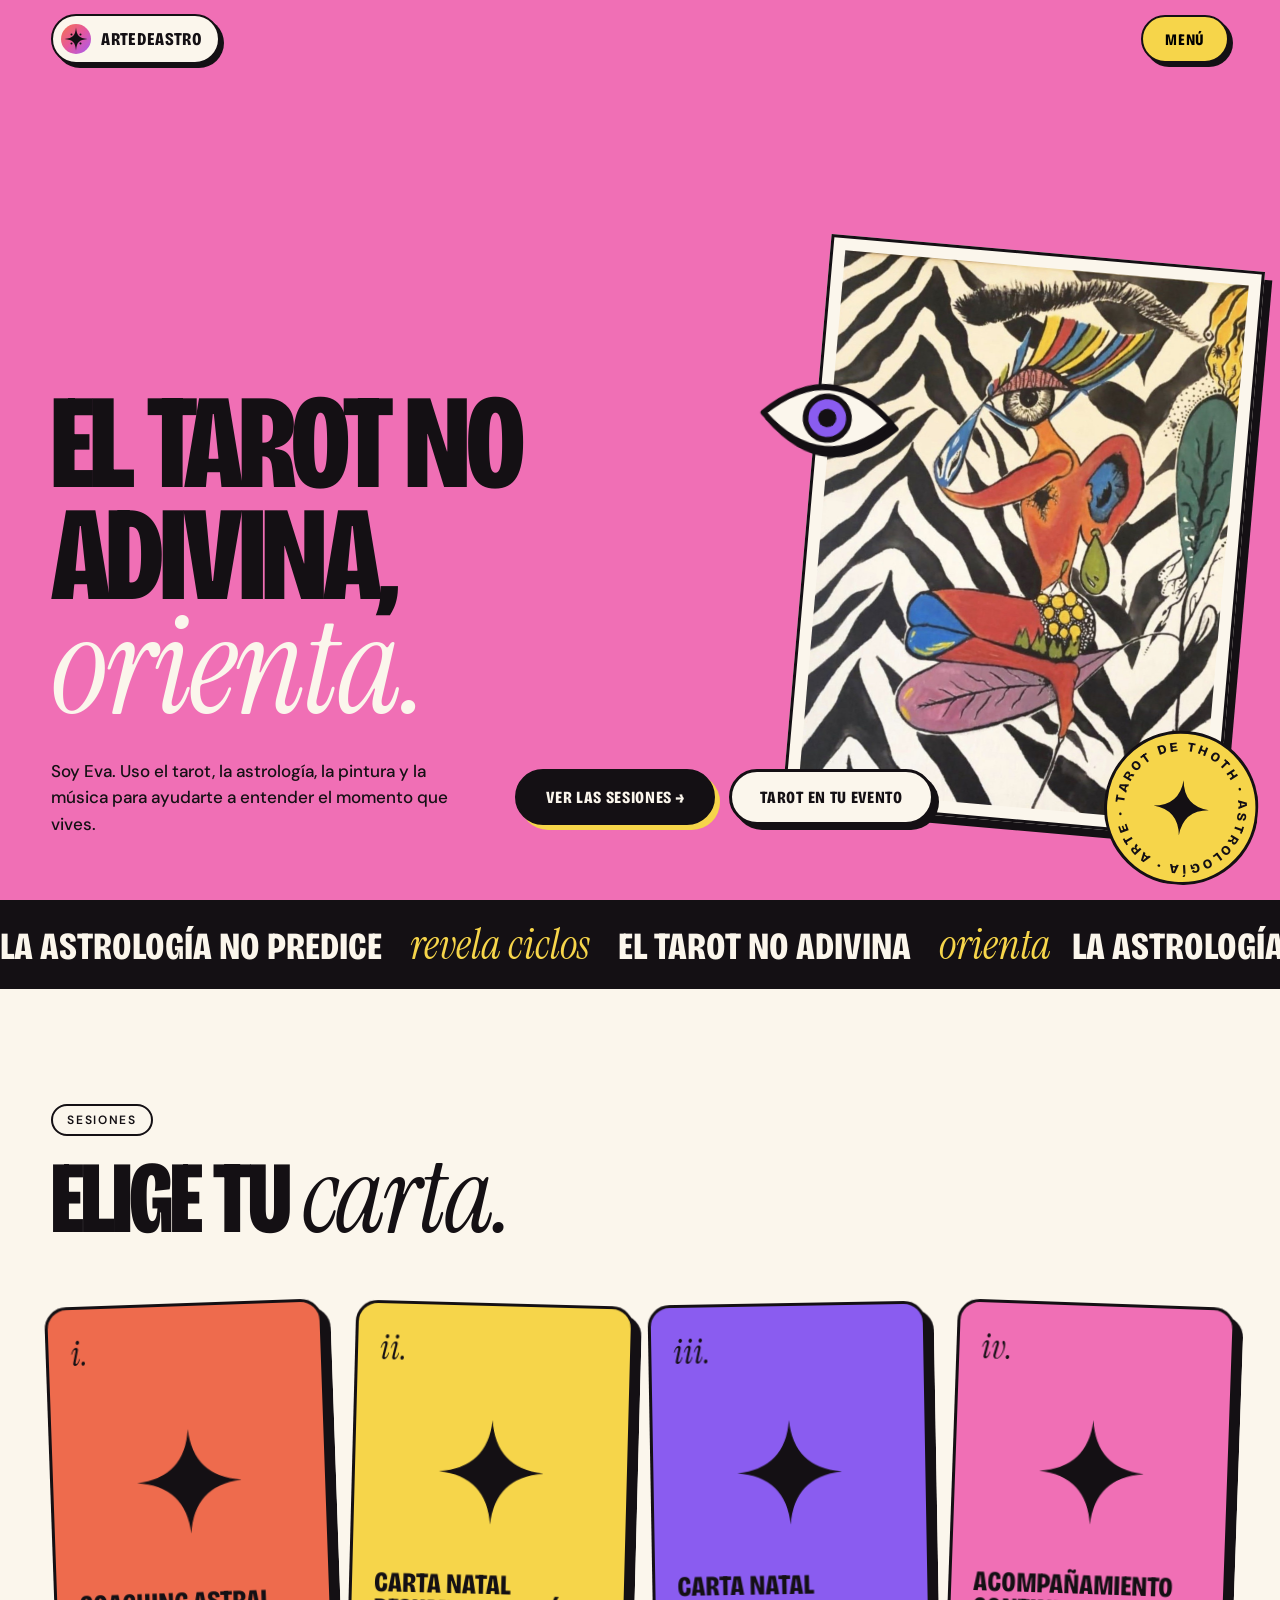
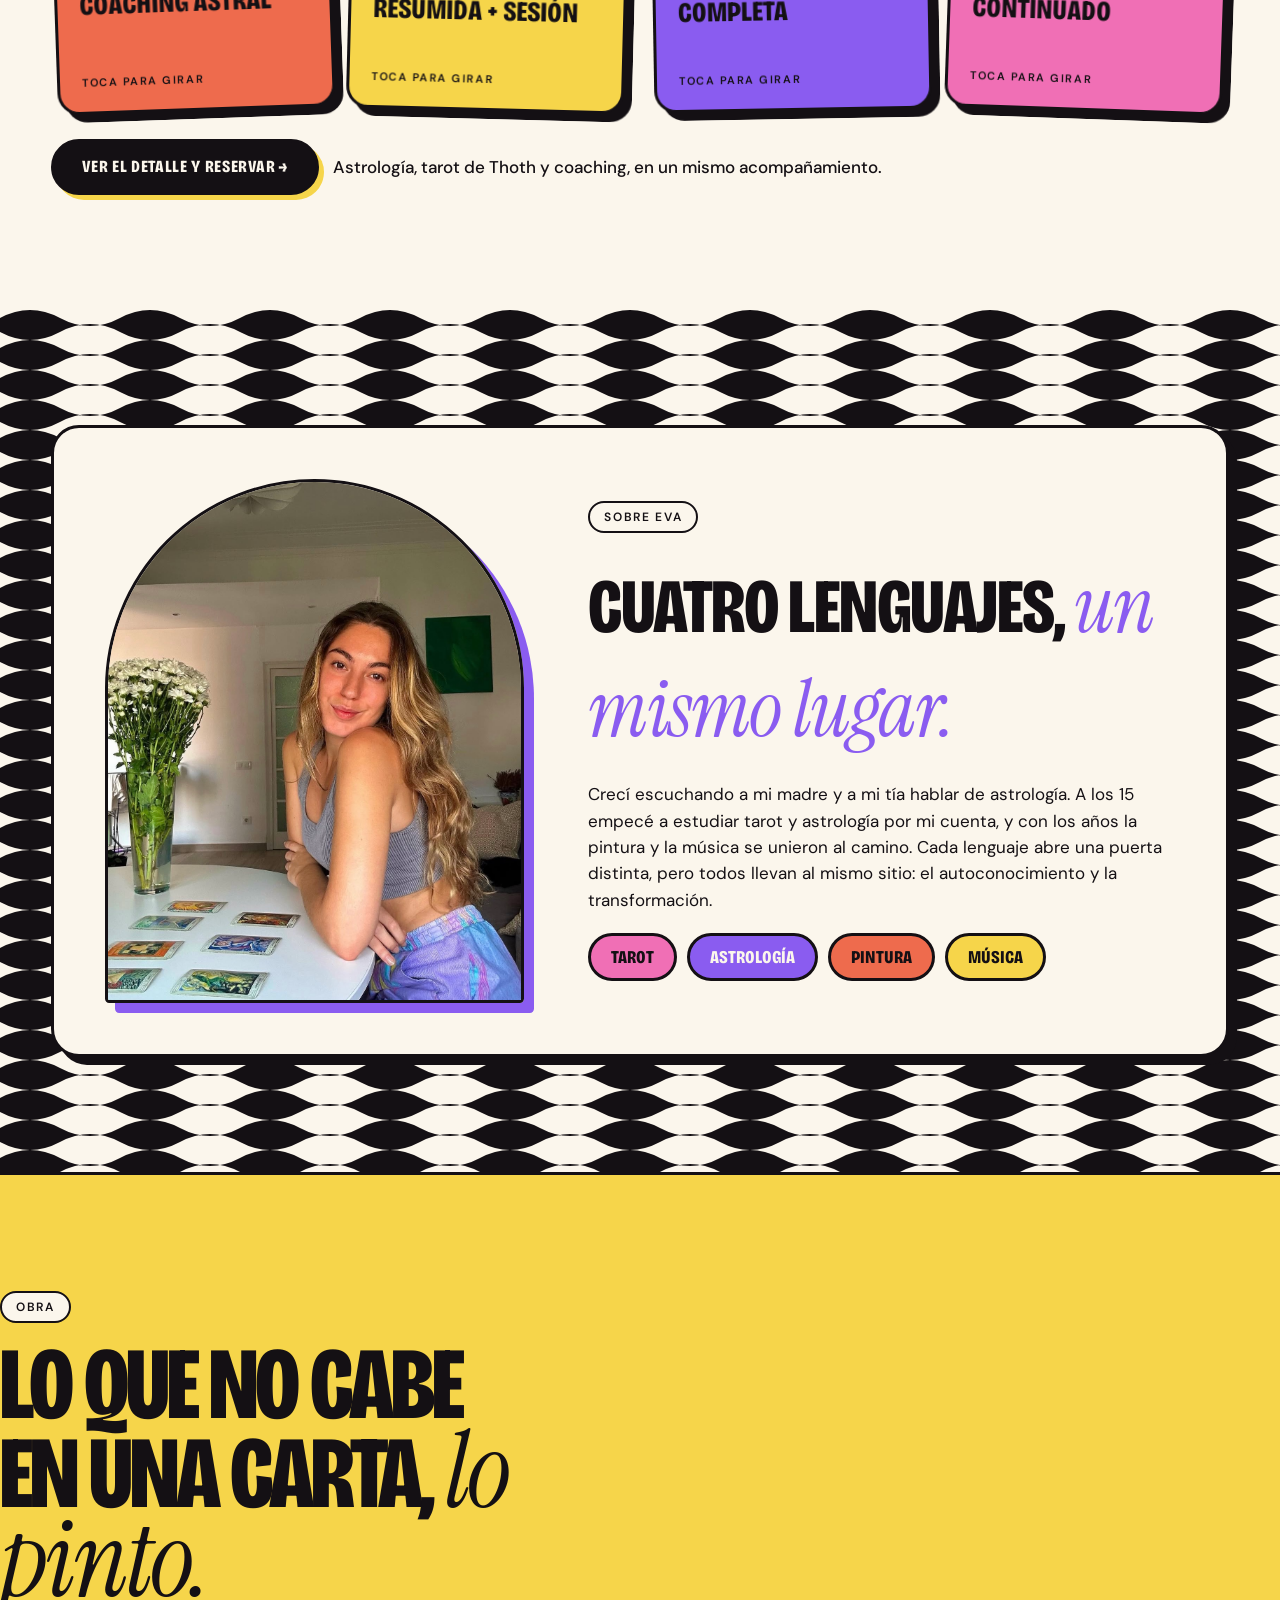
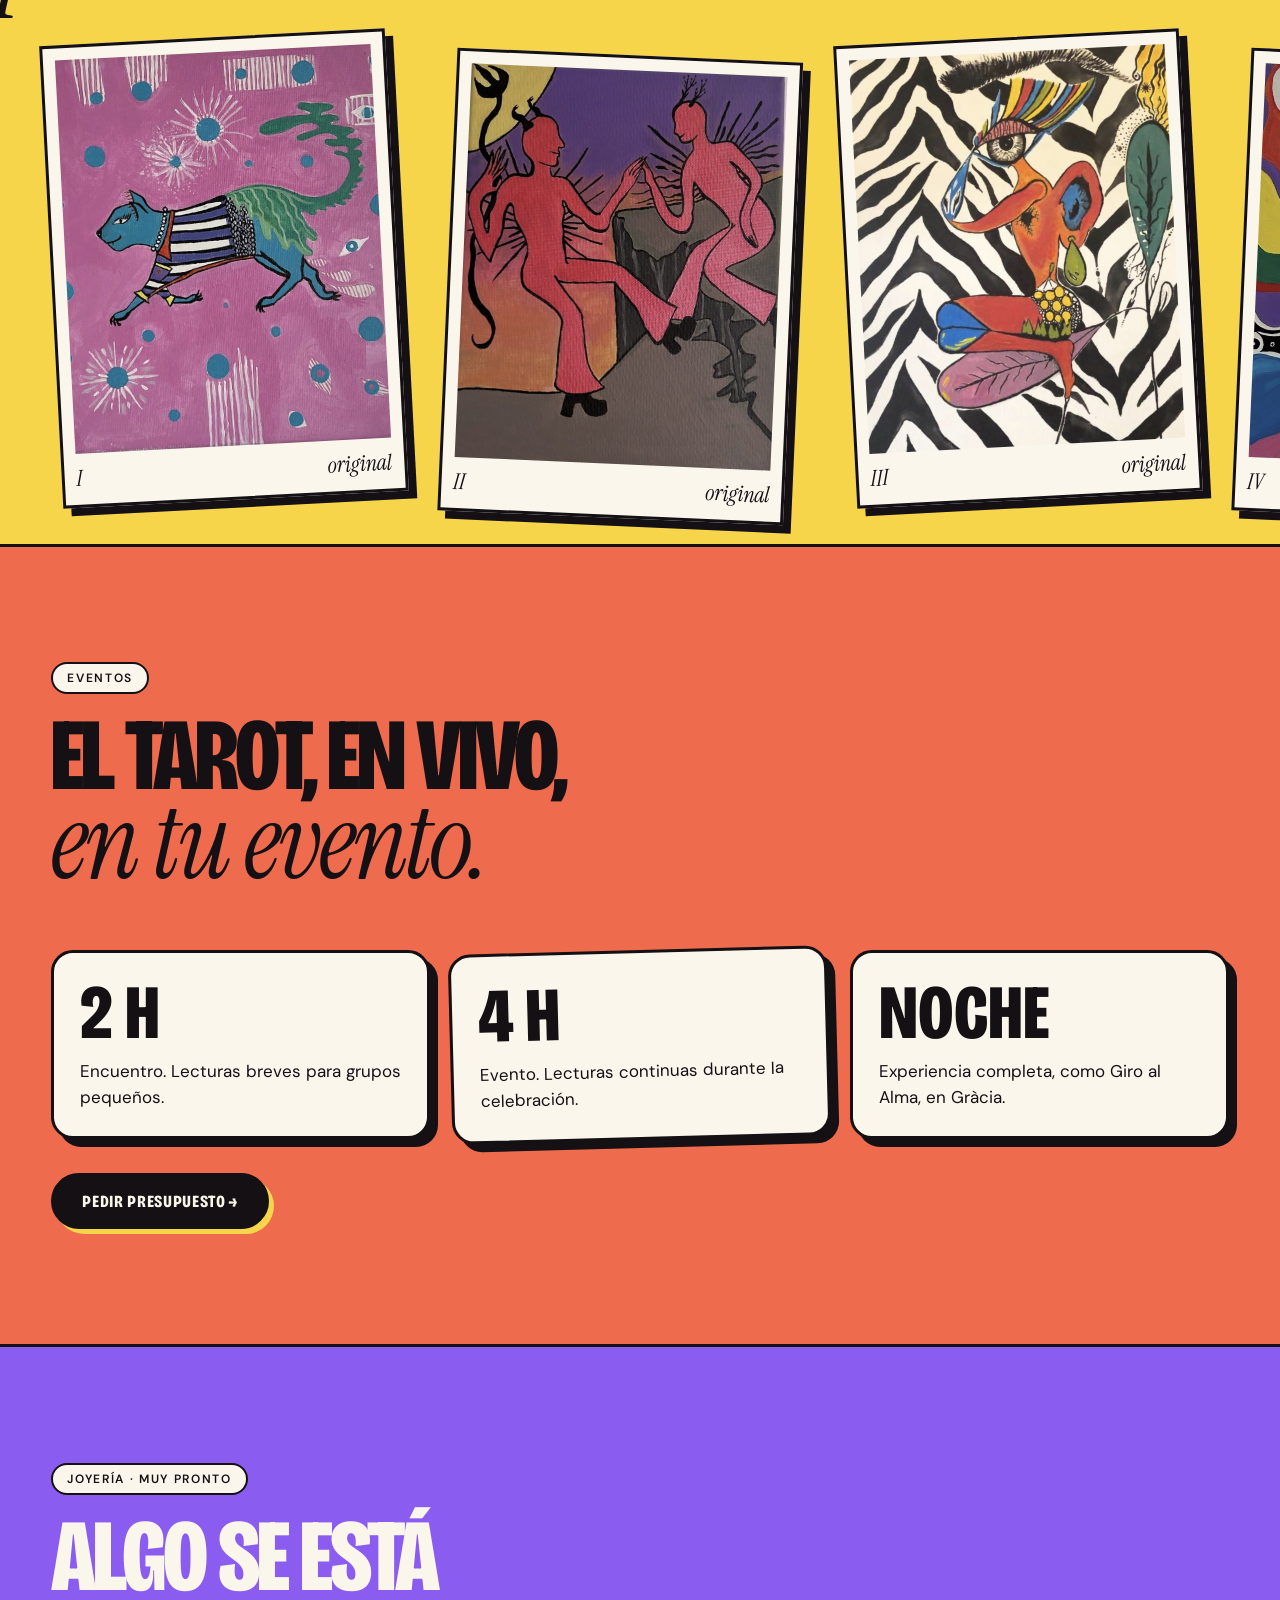
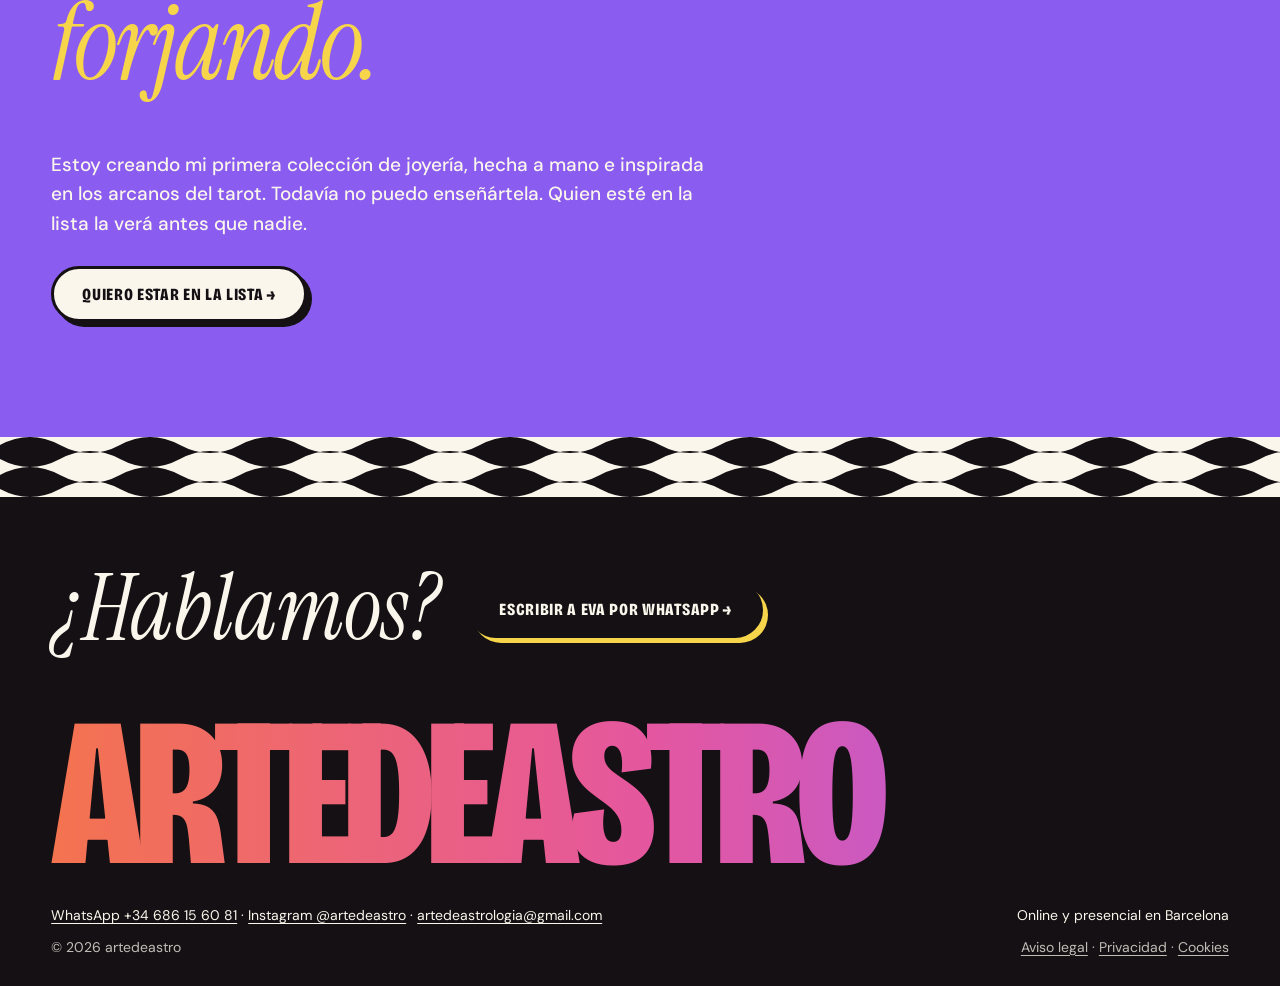
==== commit 3f0ac7aa: "Arreglar el giro de las cartas de sesiones La regla de aparición (transform:none) anulaba el giro. L" ====
--- a/index.html
+++ b/index.html
@@ -52,11 +52,11 @@
 <section class="sec" id="sesiones">
   <div class="wrap">
     <div class="sec__head" data-reveal><span class="tag">Sesiones</span><h2>Elige tu <em>carta.</em></h2></div>
-    <div class="deck">
-      <button class="card" style="--c:var(--coral)" aria-pressed="false" data-reveal><span class="card__f"><b>i.</b><svg viewBox="0 0 200 200" aria-hidden="true"><use href="#star" fill="#141014"/></svg><strong>Coaching astral</strong><small>Toca para girar</small></span><span class="card__b"><strong>Coaching astral</strong><ul><li>Presencial u online, hasta 1 hora</li><li>Guía de tu carta natal en PDF</li><li>Tiradas de tarot según tus preguntas</li><li>Puedes grabar la sesión</li></ul><em>80 €</em></span></button>
-      <button class="card" style="--c:var(--sol)" aria-pressed="false" data-reveal data-delay="90"><span class="card__f"><b>ii.</b><svg viewBox="0 0 200 200" aria-hidden="true"><use href="#star" fill="#141014"/></svg><strong>Carta natal resumida + sesión</strong><small>Toca para girar</small></span><span class="card__b"><strong>Carta natal resumida + sesión</strong><ul><li>Informe de 15-20 páginas</li><li>Sesión de hasta 2 horas</li><li>Tirada astrológica de tarot</li><li>Espacio para tus preguntas</li></ul><em>180 €</em></span></button>
-      <button class="card" style="--c:var(--violeta)" aria-pressed="false" data-reveal data-delay="180"><span class="card__f"><b>iii.</b><svg viewBox="0 0 200 200" aria-hidden="true"><use href="#star" fill="#141014"/></svg><strong>Carta natal completa</strong><small>Toca para girar</small></span><span class="card__b"><strong>Carta natal completa</strong><ul><li>Informe de 60-80 páginas</li><li>Incluye tu revolución solar</li><li>Un mes de elaboración</li><li>Videollamada y lectura de tarot</li></ul><em>250 €</em></span></button>
-      <button class="card" style="--c:var(--rosa)" aria-pressed="false" data-reveal data-delay="270"><span class="card__f"><b>iv.</b><svg viewBox="0 0 200 200" aria-hidden="true"><use href="#star" fill="#141014"/></svg><strong>Acompañamiento continuado</strong><small>Toca para girar</small></span><span class="card__b"><strong>Acompañamiento continuado</strong><ul><li>Semanal o mensual</li><li>Seguimiento sesión a sesión</li><li>Consultas puntuales entre sesiones</li></ul><em style="font-size:34px">Tarifa a medida</em></span></button>
+    <div class="deck" data-reveal>
+      <div class="card" style="--c:var(--coral)" role="button" tabindex="0" aria-pressed="false"><span class="card__f"><b>i.</b><svg viewBox="0 0 200 200" aria-hidden="true"><use href="#star" fill="#141014"/></svg><strong>Coaching astral</strong><small>Toca para girar</small></span><span class="card__b"><strong>Coaching astral</strong><ul><li>Presencial u online, hasta 1 hora</li><li>Guía de tu carta natal en PDF</li><li>Tiradas de tarot según tus preguntas</li><li>Puedes grabar la sesión</li></ul><em>80 €</em></span></div>
+      <div class="card" style="--c:var(--sol)" role="button" tabindex="0" aria-pressed="false"><span class="card__f"><b>ii.</b><svg viewBox="0 0 200 200" aria-hidden="true"><use href="#star" fill="#141014"/></svg><strong>Carta natal resumida + sesión</strong><small>Toca para girar</small></span><span class="card__b"><strong>Carta natal resumida + sesión</strong><ul><li>Informe de 15-20 páginas</li><li>Sesión de hasta 2 horas</li><li>Tirada astrológica de tarot</li><li>Espacio para tus preguntas</li></ul><em>180 €</em></span></div>
+      <div class="card" style="--c:var(--violeta)" role="button" tabindex="0" aria-pressed="false"><span class="card__f"><b>iii.</b><svg viewBox="0 0 200 200" aria-hidden="true"><use href="#star" fill="#141014"/></svg><strong>Carta natal completa</strong><small>Toca para girar</small></span><span class="card__b"><strong>Carta natal completa</strong><ul><li>Informe de 60-80 páginas</li><li>Incluye tu revolución solar</li><li>Un mes de elaboración</li><li>Videollamada y lectura de tarot</li></ul><em>250 €</em></span></div>
+      <div class="card" style="--c:var(--rosa)" role="button" tabindex="0" aria-pressed="false"><span class="card__f"><b>iv.</b><svg viewBox="0 0 200 200" aria-hidden="true"><use href="#star" fill="#141014"/></svg><strong>Acompañamiento continuado</strong><small>Toca para girar</small></span><span class="card__b"><strong>Acompañamiento continuado</strong><ul><li>Semanal o mensual</li><li>Seguimiento sesión a sesión</li><li>Consultas puntuales entre sesiones</li></ul><em style="font-size:34px">Tarifa a medida</em></span></div>
     </div>
     <p class="deck__note" data-reveal><a class="btn" href="sesiones.html">Ver el detalle y reservar →</a><span>Astrología, tarot de Thoth y coaching, en un mismo acompañamiento.</span></p>
   </div>
--- a/estilos.css
+++ b/estilos.css
@@ -67,9 +67,10 @@
 
 /* Sesiones: cartas que se giran */
 .deck{display:grid;grid-template-columns:repeat(4,minmax(0,1fr));gap:22px;perspective:1600px}
-.card{position:relative;aspect-ratio:3/4.4;border:0;padding:0;background:none;cursor:pointer;font:inherit;color:inherit;text-align:left;transform-style:preserve-3d;transition:transform .8s cubic-bezier(.3,1.3,.4,1)}
+.card{position:relative;aspect-ratio:3/4.4;border:0;padding:0;background:none;cursor:pointer;font:inherit;color:inherit;text-align:left;-webkit-transform-style:preserve-3d;transform-style:preserve-3d;transition:transform .8s cubic-bezier(.3,1.3,.4,1);-webkit-tap-highlight-color:transparent;user-select:none}
 .card:nth-child(1){transform:rotate(-2deg)}.card:nth-child(2){transform:rotate(1.5deg)}.card:nth-child(3){transform:rotate(-1deg)}.card:nth-child(4){transform:rotate(2deg)}
-.card.flip{transform:rotateY(180deg)}
+.deck .card.flip{transform:rotateY(180deg)}
+.card:focus-visible{outline:3px solid var(--violeta);outline-offset:6px;border-radius:22px}
 .card>span{position:absolute;inset:0;display:flex;flex-direction:column;padding:22px;border:3px solid var(--tinta);border-radius:22px;backface-visibility:hidden;-webkit-backface-visibility:hidden;box-shadow:8px 8px 0 var(--tinta)}
 .card__f{justify-content:space-between;background:var(--c)}
 .card__f b{font:italic 400 34px var(--serif)}
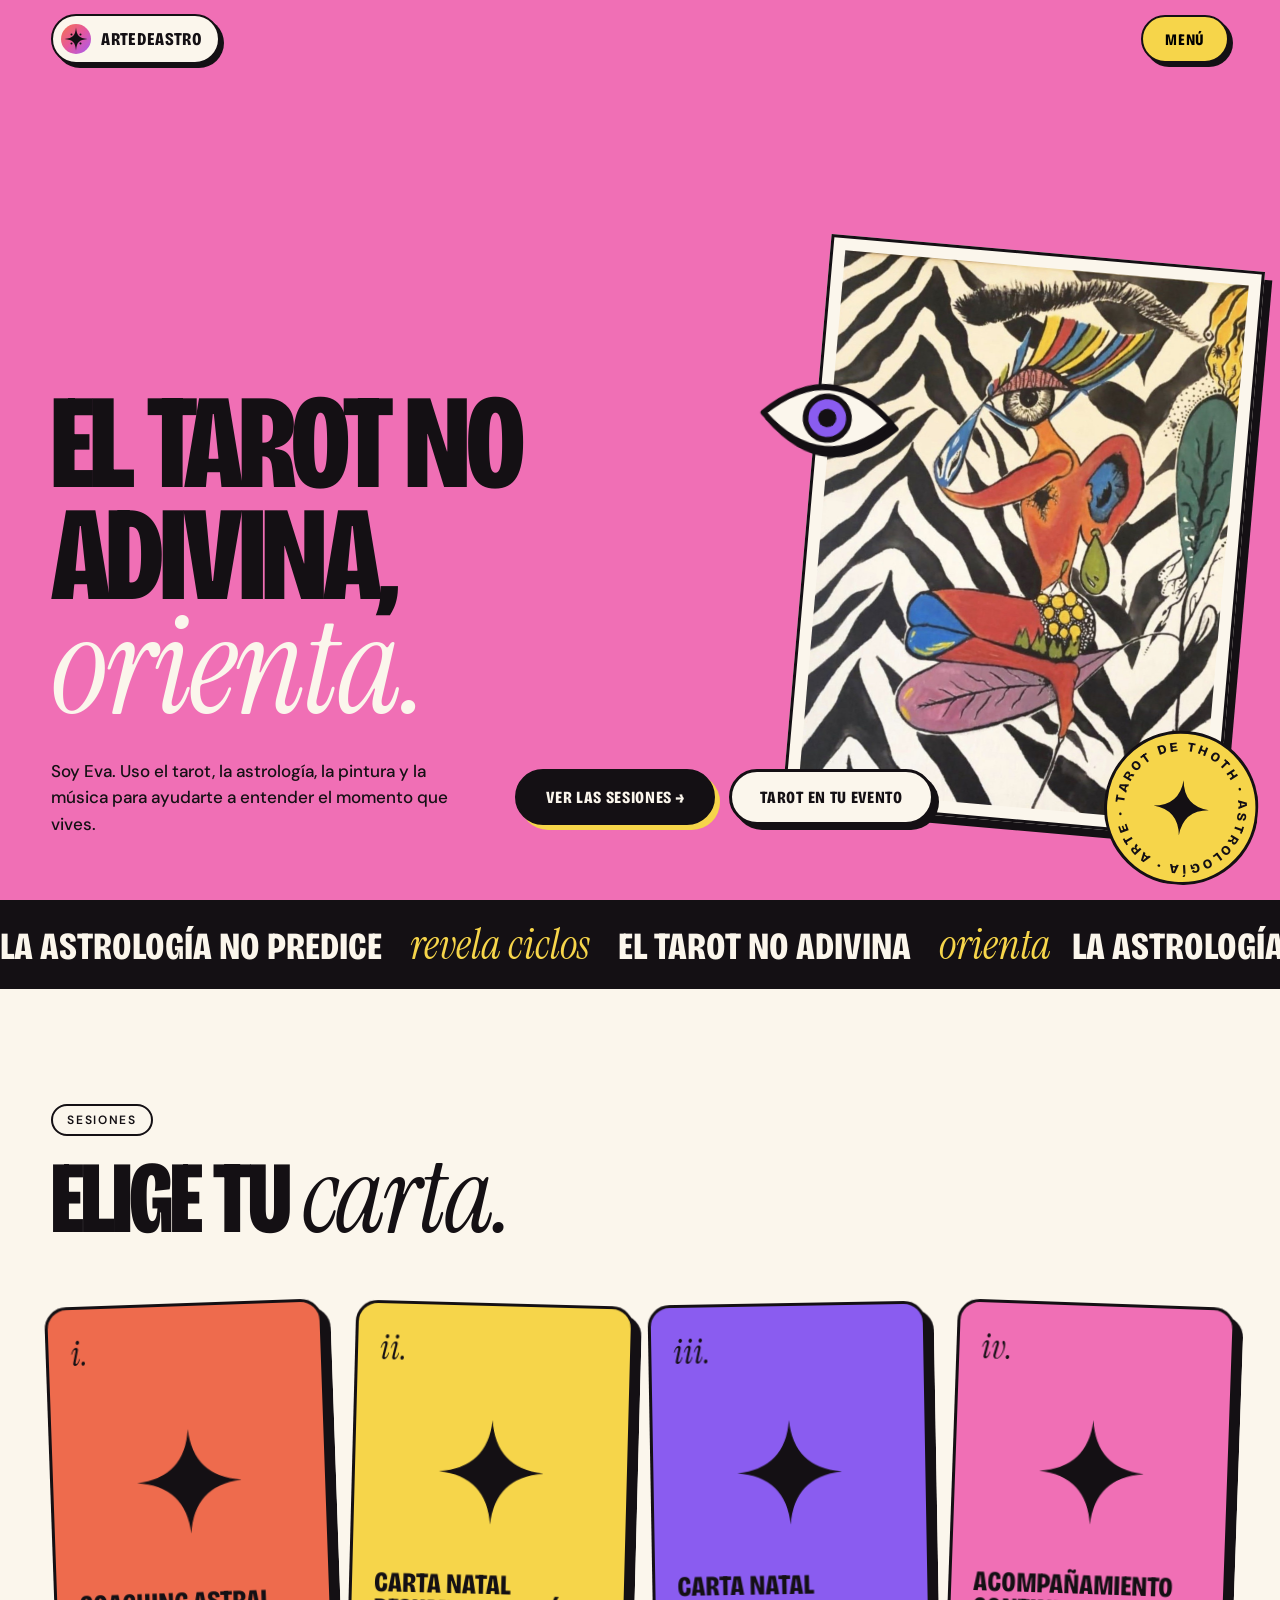
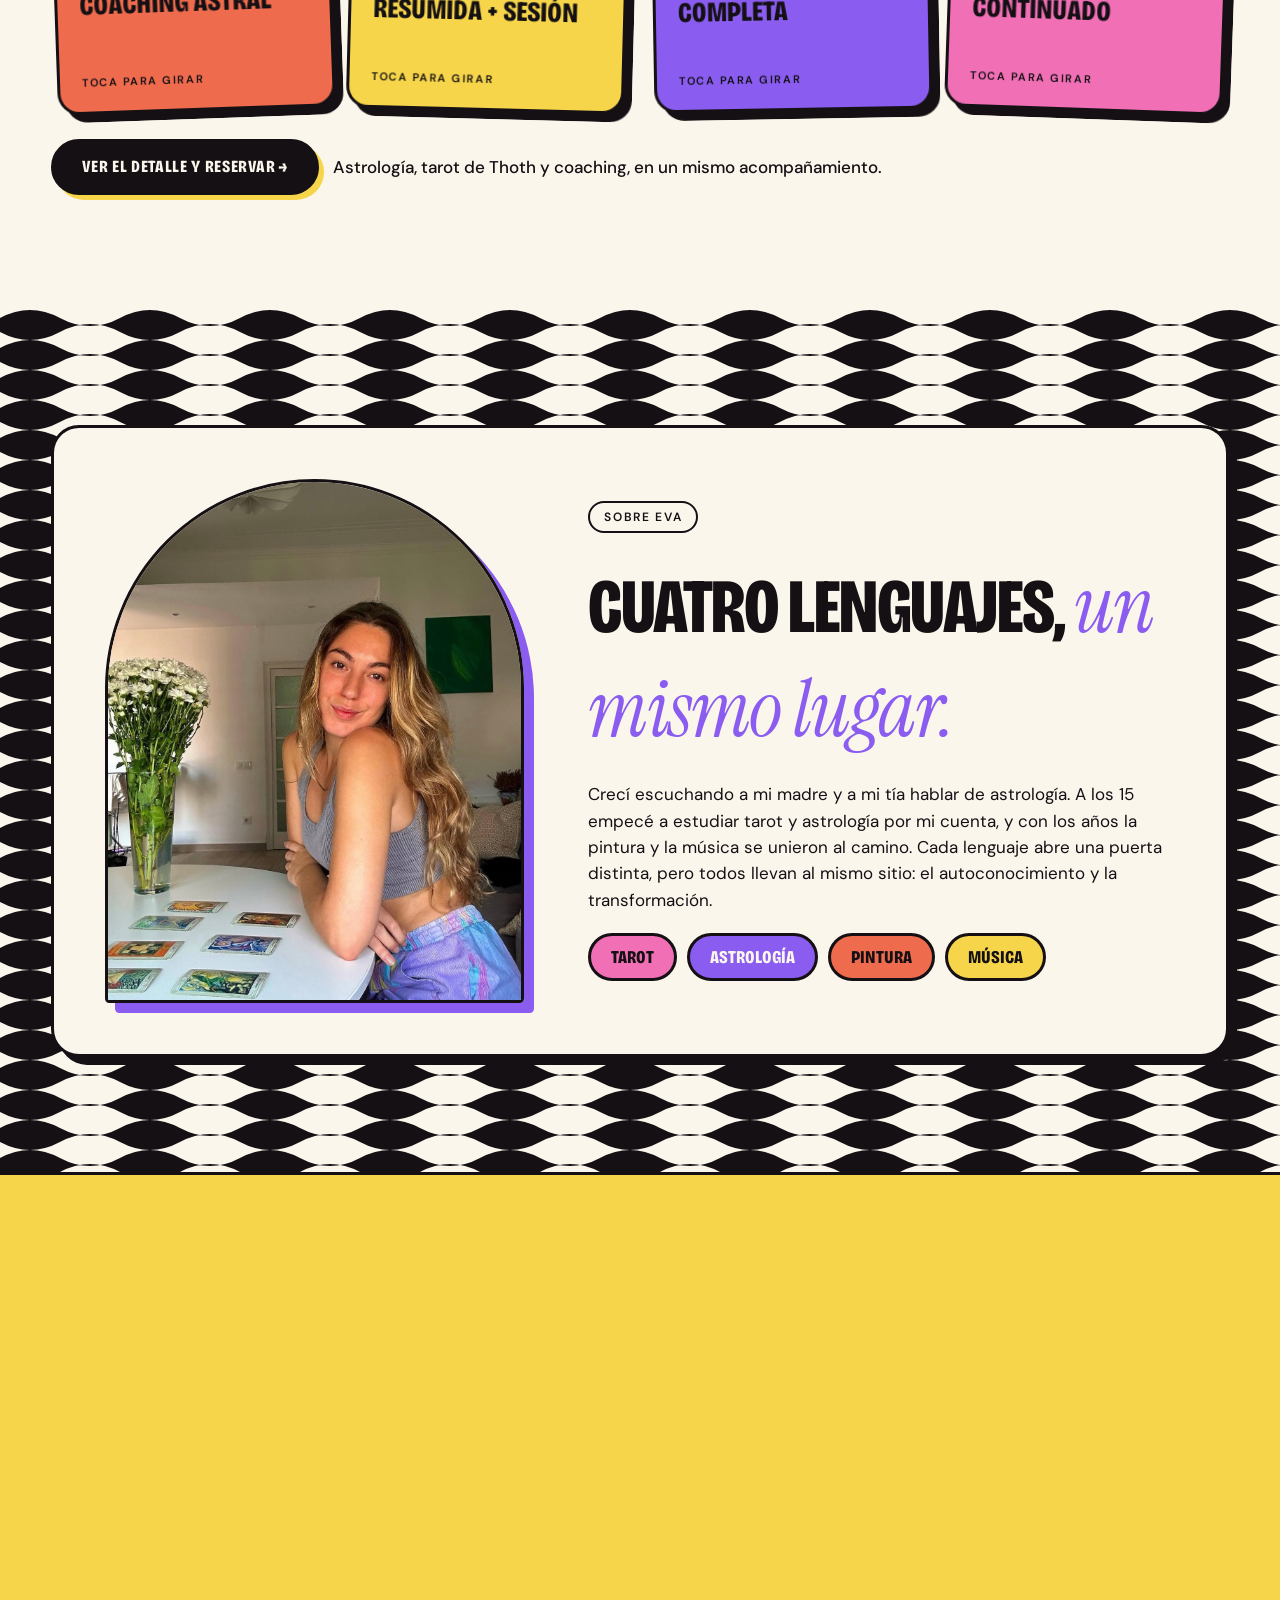
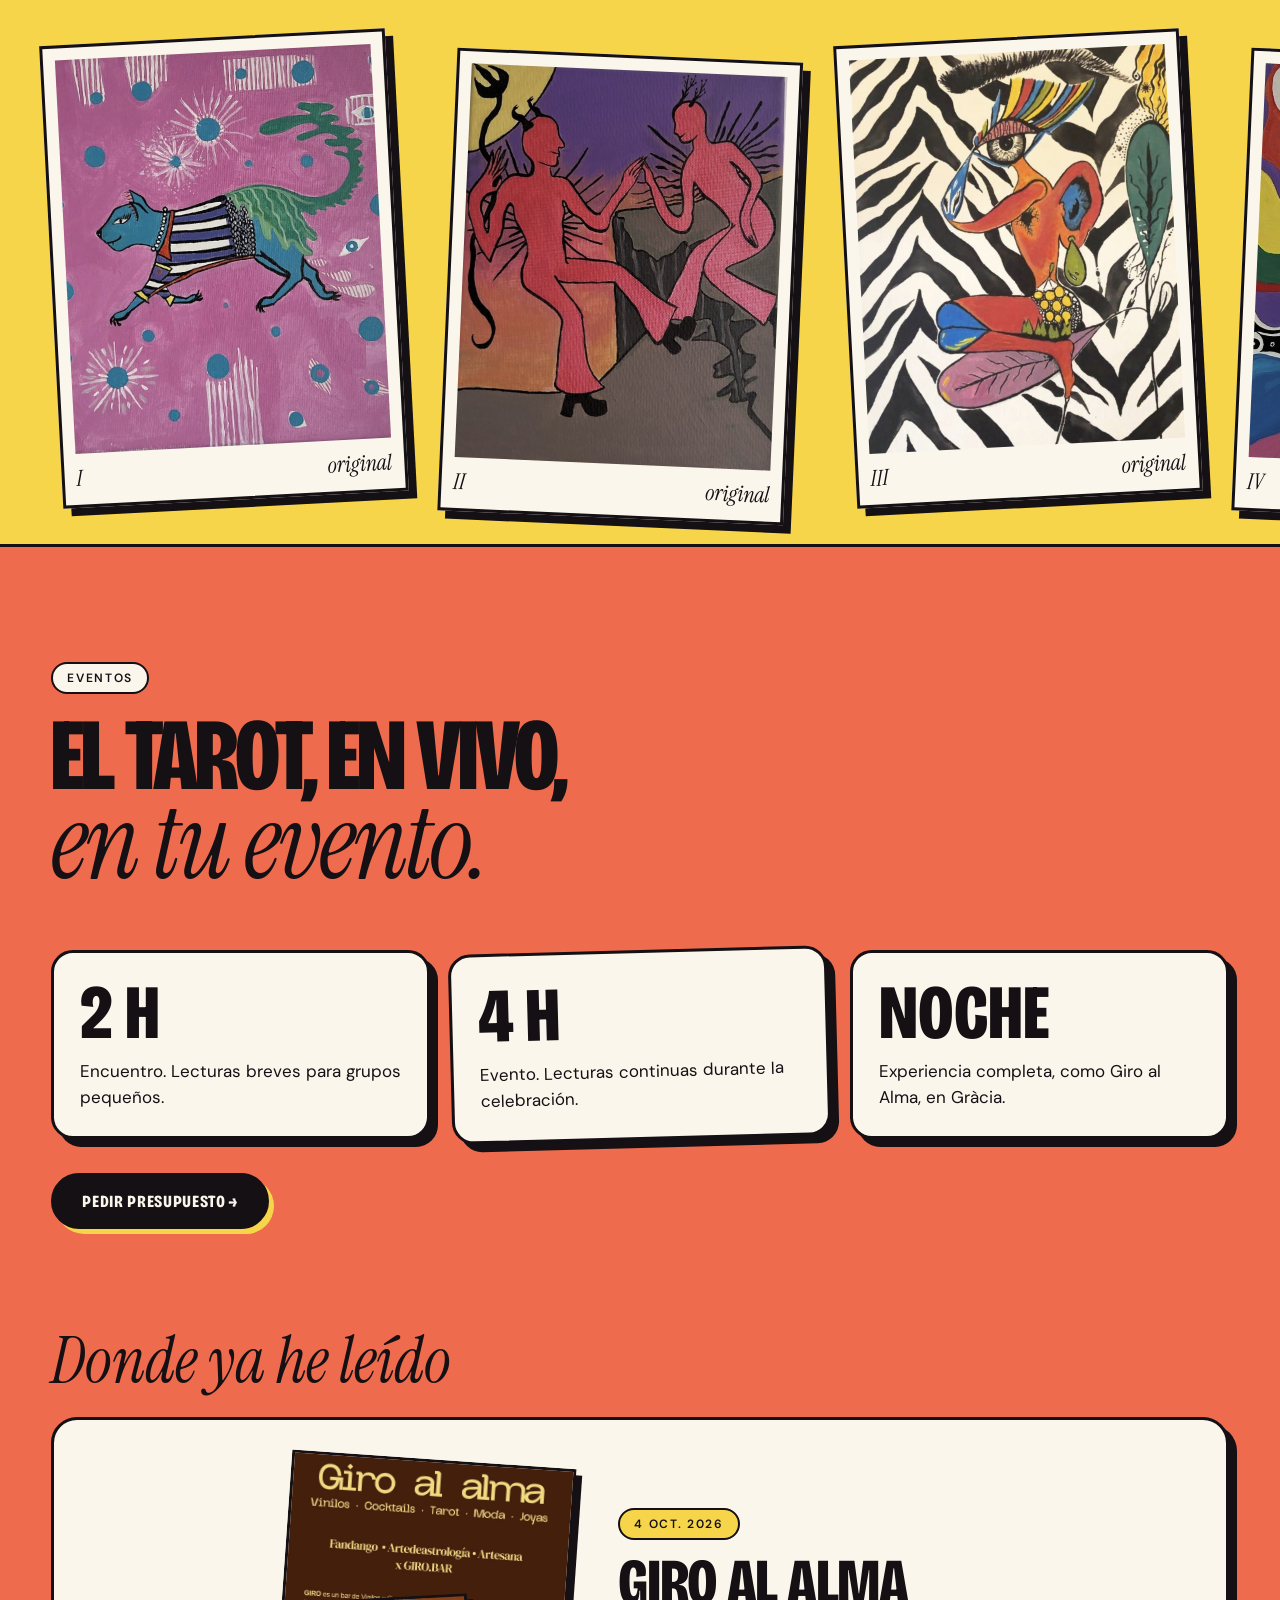
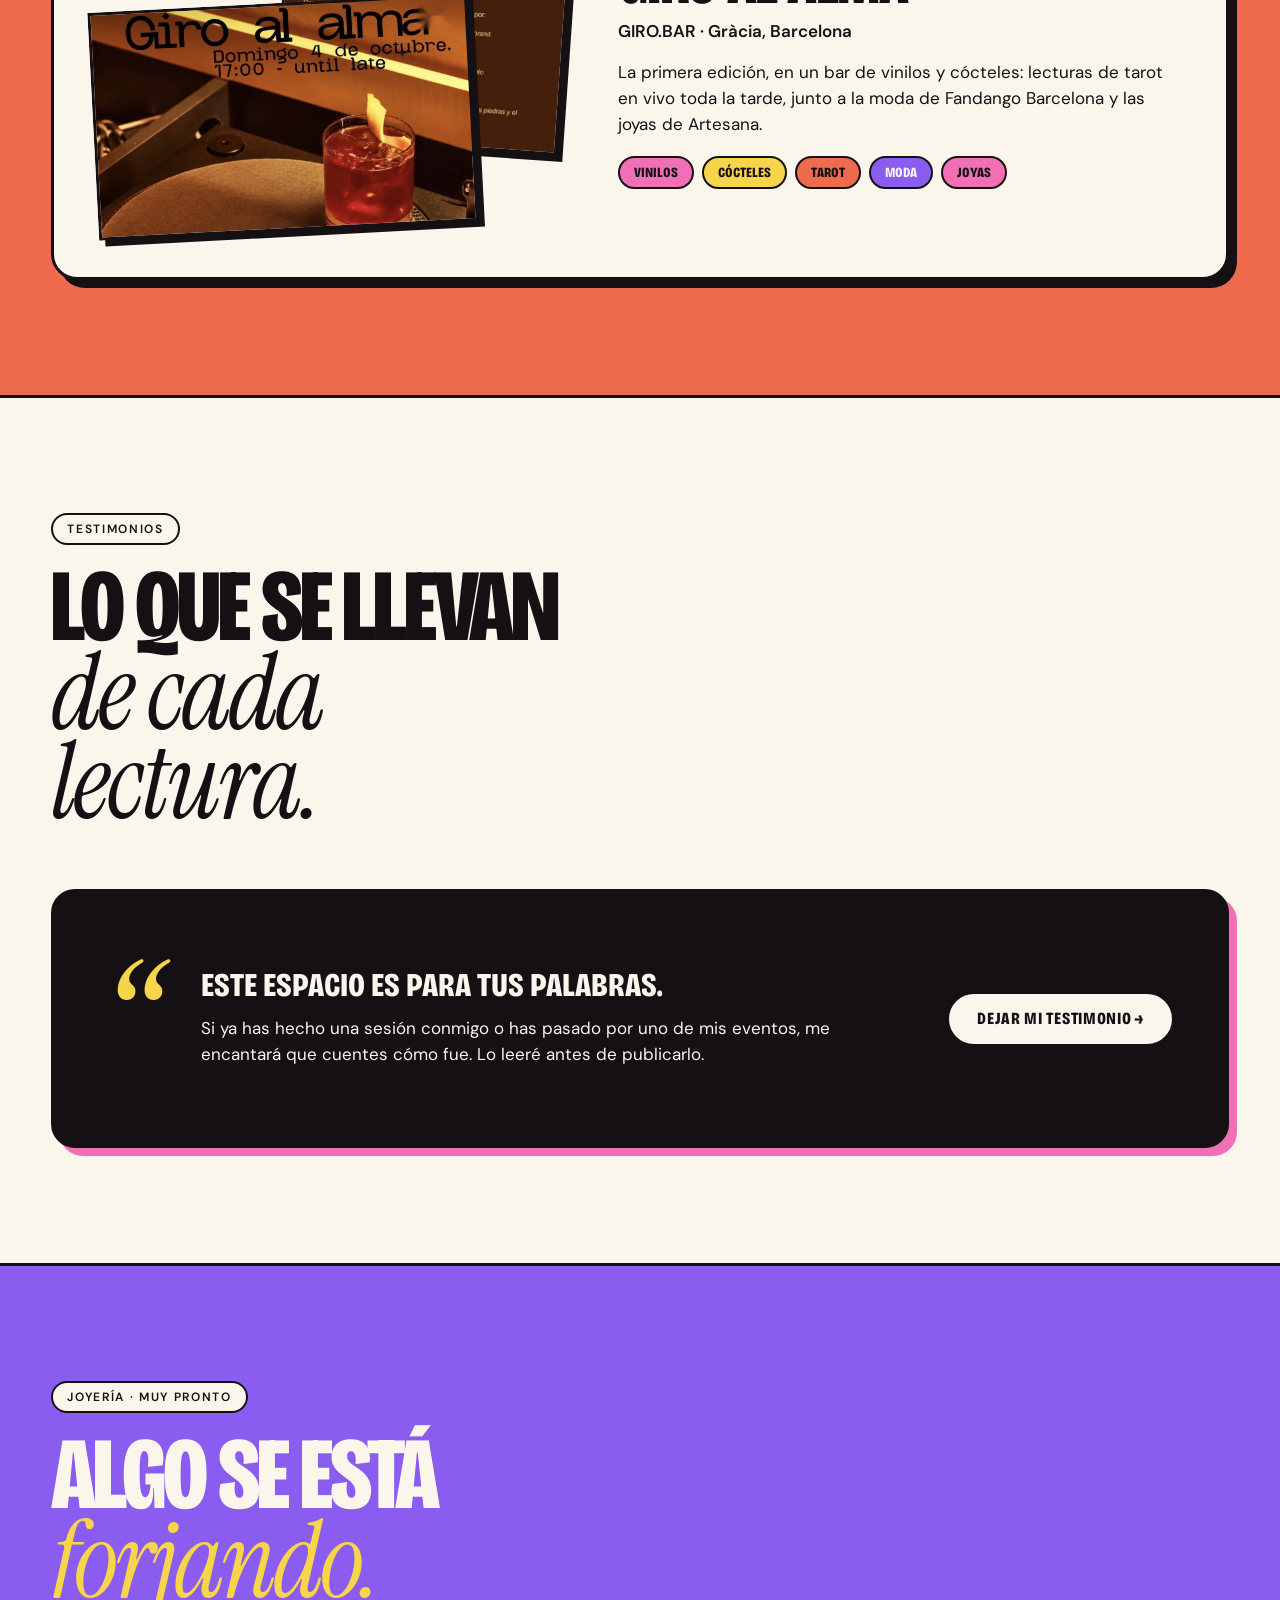
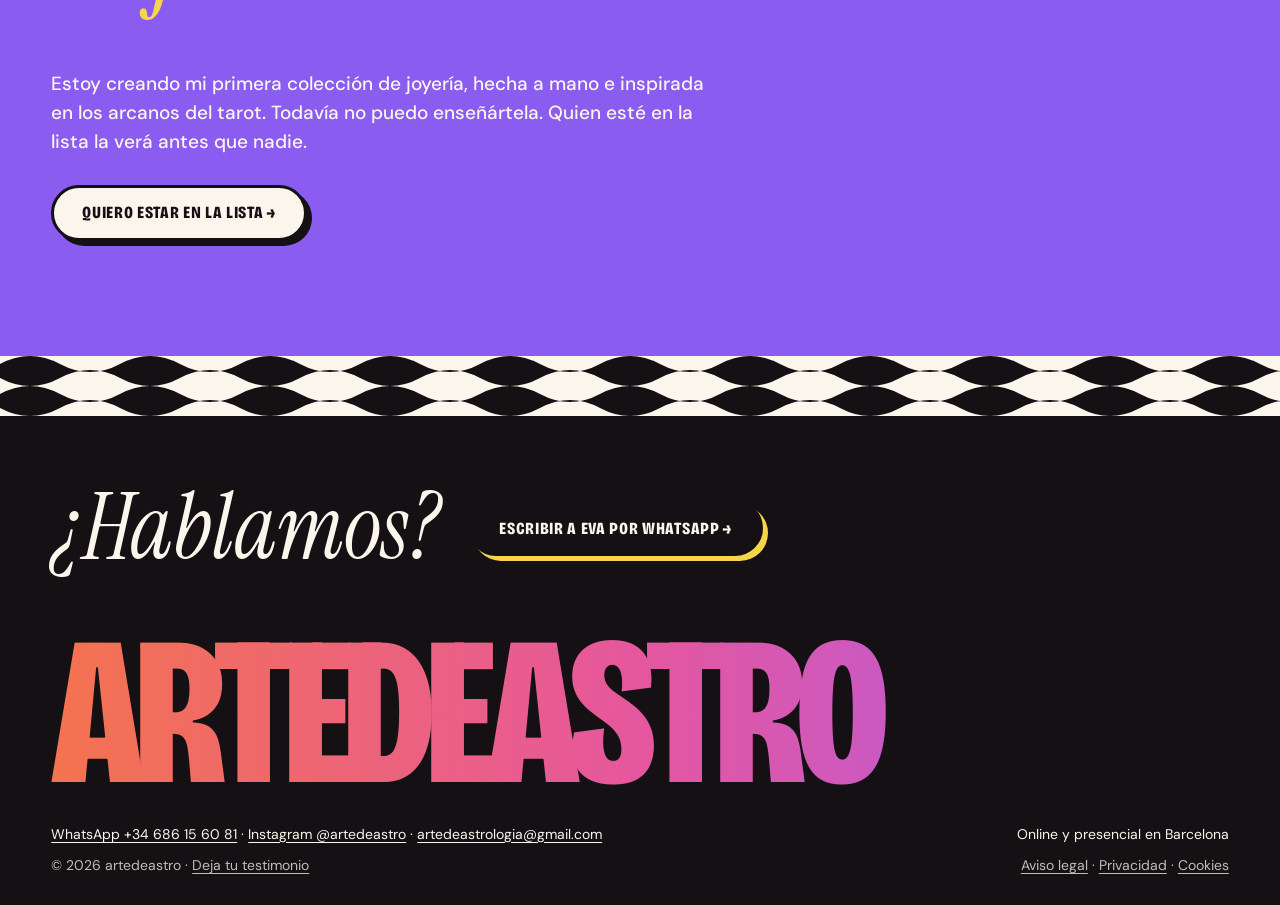
==== commit 76232dfd: "Testimonios y eventos en los que ha participado Eva - Sección de testimonios en la portada (vacía mu" ====
--- a/index.html
+++ b/index.html
@@ -26,7 +26,7 @@
   <button class="menu-btn" data-menu aria-expanded="false">Menú</button>
 </header>
 <nav class="menu" aria-label="Principal">
-  <a href="sesiones.html">Sesiones</a><a href="#eva">Eva</a><a href="#obra">Obra</a><a href="#eventos">Eventos</a><a href="#joyeria">Joyería</a><a href="#contacto">Contacto</a>
+  <a href="sesiones.html">Sesiones</a><a href="#eva">Eva</a><a href="#obra">Obra</a><a href="#eventos">Eventos</a><a href="#testimonios">Testimonios</a><a href="#joyeria">Joyería</a><a href="#contacto">Contacto</a>
 </nav>
 
 <main>
@@ -95,6 +95,17 @@
       <div class="out"><strong>Noche</strong><span>Experiencia completa, como Giro al Alma, en Gràcia.</span></div>
     </div>
     <a class="btn" data-wa="Hola Eva, quiero pedir presupuesto para un evento." href="https://wa.me/34686156081" target="_blank" rel="noopener">Pedir presupuesto →</a>
+    <div class="past" id="eventos-pasados">
+      <h3 class="past__t" data-reveal>Donde ya he leído</h3>
+      <div class="past__list"></div>
+    </div>
+  </div>
+</section>
+
+<section class="sec testis" id="testimonios">
+  <div class="wrap">
+    <div class="sec__head" data-reveal><span class="tag">Testimonios</span><h2>Lo que se llevan <em>de cada lectura.</em></h2></div>
+    <div class="testis__grid" id="testimonios-lista"></div>
   </div>
 </section>
 
@@ -116,9 +127,9 @@
     </div>
     <p class="foot__word" aria-hidden="true">artedeastro</p>
     <div class="foot__row"><span><a href="https://wa.me/34686156081" target="_blank" rel="noopener">WhatsApp +34 686 15 60 81</a> · <a href="https://www.instagram.com/artedeastro/" target="_blank" rel="noopener">Instagram @artedeastro</a> · <a href="mailto:artedeastrologia@gmail.com">artedeastrologia@gmail.com</a></span><span>Online y presencial en Barcelona</span></div>
-    <div class="foot__row"><span>© 2026 artedeastro</span><span><a href="aviso-legal.html">Aviso legal</a> · <a href="privacidad.html">Privacidad</a> · <a href="cookies.html">Cookies</a></span></div>
+    <div class="foot__row"><span>© 2026 artedeastro · <a href="testimonio.html">Deja tu testimonio</a></span><span><a href="aviso-legal.html">Aviso legal</a> · <a href="privacidad.html">Privacidad</a> · <a href="cookies.html">Cookies</a></span></div>
   </div>
 </footer>
-<script src="site.js"></script>
+<script src="datos.js"></script><script src="site.js"></script>
 </body>
 </html>
--- a/estilos.css
+++ b/estilos.css
@@ -156,3 +156,79 @@
 .foot__row+.foot__row{margin-top:10px;opacity:.75}
 section[id]{scroll-margin-top:70px}
 .joy .tag{color:var(--tinta)}
+
+/* ---------- Eventos en los que ha participado Eva ---------- */
+.past{margin-top:clamp(56px,8vw,100px)}
+.past[hidden]{display:none}
+.past__t{margin:0 0 24px;font:italic 400 clamp(38px,5vw,72px)/1 var(--serif)}
+.past__list{display:flex;flex-direction:column;gap:30px}
+.gig{display:grid;grid-template-columns:minmax(0,5fr) minmax(0,6fr);gap:clamp(24px,4vw,60px);align-items:center;background:var(--papel);border:3px solid var(--tinta);border-radius:26px;box-shadow:8px 8px 0 var(--tinta);padding:clamp(18px,3vw,40px)}
+.gig__pics{position:relative;aspect-ratio:5/4}
+.gig__pics img{position:absolute;margin:0;border:3px solid var(--tinta);box-shadow:6px 6px 0 var(--tinta);background:var(--papel);transition:transform .5s var(--ease)}
+.gig__pics img:nth-child(1){left:0;bottom:2%;width:80%;transform:rotate(-3deg);z-index:2}
+.gig__pics img:nth-child(2){right:0;top:0;width:60%;transform:rotate(4deg)}
+.gig:hover .gig__pics img:nth-child(1){transform:rotate(-1deg) translateY(-6px)}
+.gig:hover .gig__pics img:nth-child(2){transform:rotate(6deg)}
+.gig__pics--uno{aspect-ratio:auto}.gig__pics--uno img{position:relative;width:100%}
+.gig__date{background:var(--sol)}
+.gig h4{margin:14px 0 8px;font:800 clamp(38px,5vw,76px)/.88 var(--display);font-stretch:75%;text-transform:uppercase;letter-spacing:-.02em}
+.gig__place{margin:0 0 14px;font-weight:600}
+.gig__txt>p:not(.gig__place){margin:0 0 18px;max-width:52ch}
+.gig__tags{display:flex;flex-wrap:wrap;gap:8px;margin:0;padding:0;list-style:none}
+.gig__tags li{padding:6px 14px;border:2.5px solid var(--tinta);border-radius:999px;font:800 14px var(--display);font-stretch:75%;text-transform:uppercase}
+.gig__tags li:nth-child(4n+1){background:var(--rosa)}.gig__tags li:nth-child(4n+2){background:var(--sol)}.gig__tags li:nth-child(4n+3){background:var(--coral)}.gig__tags li:nth-child(4n+4){background:var(--violeta);color:var(--papel)}
+@media (max-width:860px){.gig{grid-template-columns:1fr}.gig__pics{margin:6px 10px 10px 0}}
+
+/* ---------- Testimonios ---------- */
+.testis{background:var(--papel);border-top:3px solid var(--tinta)}
+.testis__grid{display:grid;grid-template-columns:repeat(3,minmax(0,1fr));gap:26px;align-items:start}
+.testis__grid--vacio{grid-template-columns:1fr}
+.testi{margin:0;padding:28px 26px 24px;background:var(--c,var(--rosa));border:3px solid var(--tinta);border-radius:24px;box-shadow:8px 8px 0 var(--tinta);display:flex;flex-direction:column;gap:18px}
+.testi:nth-child(3n+1){transform:rotate(-1.2deg)}.testi:nth-child(3n+2){transform:rotate(1deg) translateY(14px)}
+.testi[style*="violeta"]{color:var(--papel)}
+.testi blockquote{margin:0;font:400 clamp(22px,1.9vw,27px)/1.28 var(--serif)}
+.testi blockquote::before{content:"“";display:block;height:.42em;font:italic 400 3.4em/1 var(--serif)}
+.testi figcaption{display:flex;flex-wrap:wrap;gap:6px 10px;align-items:center;font-weight:600}
+.testi figcaption small{padding:4px 11px;border:2px solid var(--tinta);border-radius:999px;background:var(--papel);color:var(--tinta);font:600 11px var(--sans);letter-spacing:.1em;text-transform:uppercase}
+.invite{position:relative;display:flex;flex-direction:column;justify-content:flex-end;gap:10px;min-height:260px;padding:28px 26px;border:3px dashed var(--tinta);border-radius:24px;color:var(--tinta);text-decoration:none;transition:background .3s,transform .3s var(--ease)}
+a.invite:hover{background:var(--sol);transform:rotate(-1deg)}
+.invite strong{font:800 clamp(28px,2.6vw,40px)/.92 var(--display);font-stretch:75%;text-transform:uppercase}
+.invite span:not(.invite__q){font:italic 400 24px var(--serif)}
+.invite__q{position:absolute;top:6px;left:20px;font:italic 400 140px/1 var(--serif);color:var(--rosa);pointer-events:none}
+.invite--solo{display:grid;grid-template-columns:auto minmax(0,1fr) auto;align-items:center;gap:clamp(18px,3vw,44px);min-height:0;padding:clamp(28px,4vw,56px);border-style:solid;background:var(--tinta);color:var(--papel);box-shadow:8px 8px 0 var(--rosa)}
+.invite--solo .invite__q{position:static;font-size:clamp(120px,14vw,200px);line-height:.6;padding-top:.24em;color:var(--sol)}
+.invite--solo p{margin:12px 0 0;max-width:56ch;color:var(--papel)}
+@media (max-width:1040px){.testis__grid{grid-template-columns:repeat(2,minmax(0,1fr))}}
+@media (max-width:640px){.testis__grid{grid-template-columns:1fr}.testi:nth-child(n){transform:none}.invite--solo{grid-template-columns:1fr;justify-items:start}.invite--solo .invite__q{font-size:110px}}
+
+/* ---------- Página «Deja tu testimonio» ---------- */
+.page-head--rosa{background:var(--rosa);color:var(--tinta)}
+.page-head--rosa .big em{color:var(--papel)}
+.page-head__p{margin:34px 0 0;max-width:56ch;font-size:19px;font-weight:500}
+.tpage{display:grid;grid-template-columns:minmax(0,2fr) minmax(0,1fr);gap:clamp(24px,4vw,56px);align-items:start;padding-block:clamp(40px,6vw,80px)}
+.tform,.tdone{display:flex;flex-direction:column;gap:22px;padding:clamp(22px,3.5vw,44px);background:var(--papel);border-radius:26px}
+.tform[hidden],.tdone[hidden]{display:none}
+.field label{display:block;margin-bottom:8px;font:800 19px/1.1 var(--display);font-stretch:75%;text-transform:uppercase;letter-spacing:.02em}
+.field label span{font:400 15px var(--sans);text-transform:none;letter-spacing:0;color:#5A4E52}
+.field input,.field select,.field textarea{width:100%;min-height:54px;padding:12px 16px;border:3px solid var(--tinta);border-radius:16px;background:#fff;color:var(--tinta);font:500 17px/1.45 var(--sans)}
+.field textarea{min-height:190px;resize:vertical}
+.field input:focus,.field select:focus,.field textarea:focus{outline:none;box-shadow:5px 5px 0 var(--violeta)}
+.field small{display:block;margin-top:7px;color:#5A4E52;font-size:14px}
+.field .count{text-align:right}
+.row2{display:grid;grid-template-columns:minmax(0,1fr) minmax(0,1fr);gap:18px}
+.check{display:flex;gap:14px;align-items:flex-start;font-size:15px;line-height:1.5;cursor:pointer}
+.check input{flex:0 0 auto;width:26px;height:26px;margin:2px 0 0;accent-color:var(--tinta);cursor:pointer}
+.check a{color:inherit}
+.err{margin:0;min-height:1.4em;color:#A4161A;font-weight:600}
+.tform__actions{display:flex;flex-wrap:wrap;gap:16px 26px;align-items:center}
+.tform__alt{font-weight:600;color:var(--tinta);text-underline-offset:4px}
+.tform__note{margin:0;font-size:14px;color:#5A4E52}
+.tdone{position:relative;padding-top:clamp(70px,8vw,100px)}
+.tdone .invite__q{top:0;left:24px}
+.tdone h2{margin:0;font:800 clamp(40px,5vw,72px)/.9 var(--display);font-stretch:75%;text-transform:uppercase;outline:none}
+.tdone p{margin:0;max-width:56ch}.tdone a:not(.btn){color:inherit}
+.tsteps{list-style:none;margin:0;padding:0;display:flex;flex-direction:column;gap:16px}
+.tsteps li{display:flex;gap:14px;align-items:center;padding:16px 18px;border:3px solid var(--tinta);border-radius:20px;background:var(--sol);font-weight:600}
+.tsteps li:nth-child(2){background:var(--coral);transform:rotate(1.5deg)}.tsteps li:nth-child(3){background:var(--violeta);color:var(--papel)}
+.tsteps b{flex:0 0 auto;display:grid;place-items:center;width:44px;height:44px;border-radius:50%;background:var(--tinta);color:var(--papel);font:800 22px var(--display)}
+@media (max-width:860px){.tpage{grid-template-columns:1fr}.row2{grid-template-columns:1fr}.tsteps li{padding:12px 14px}}
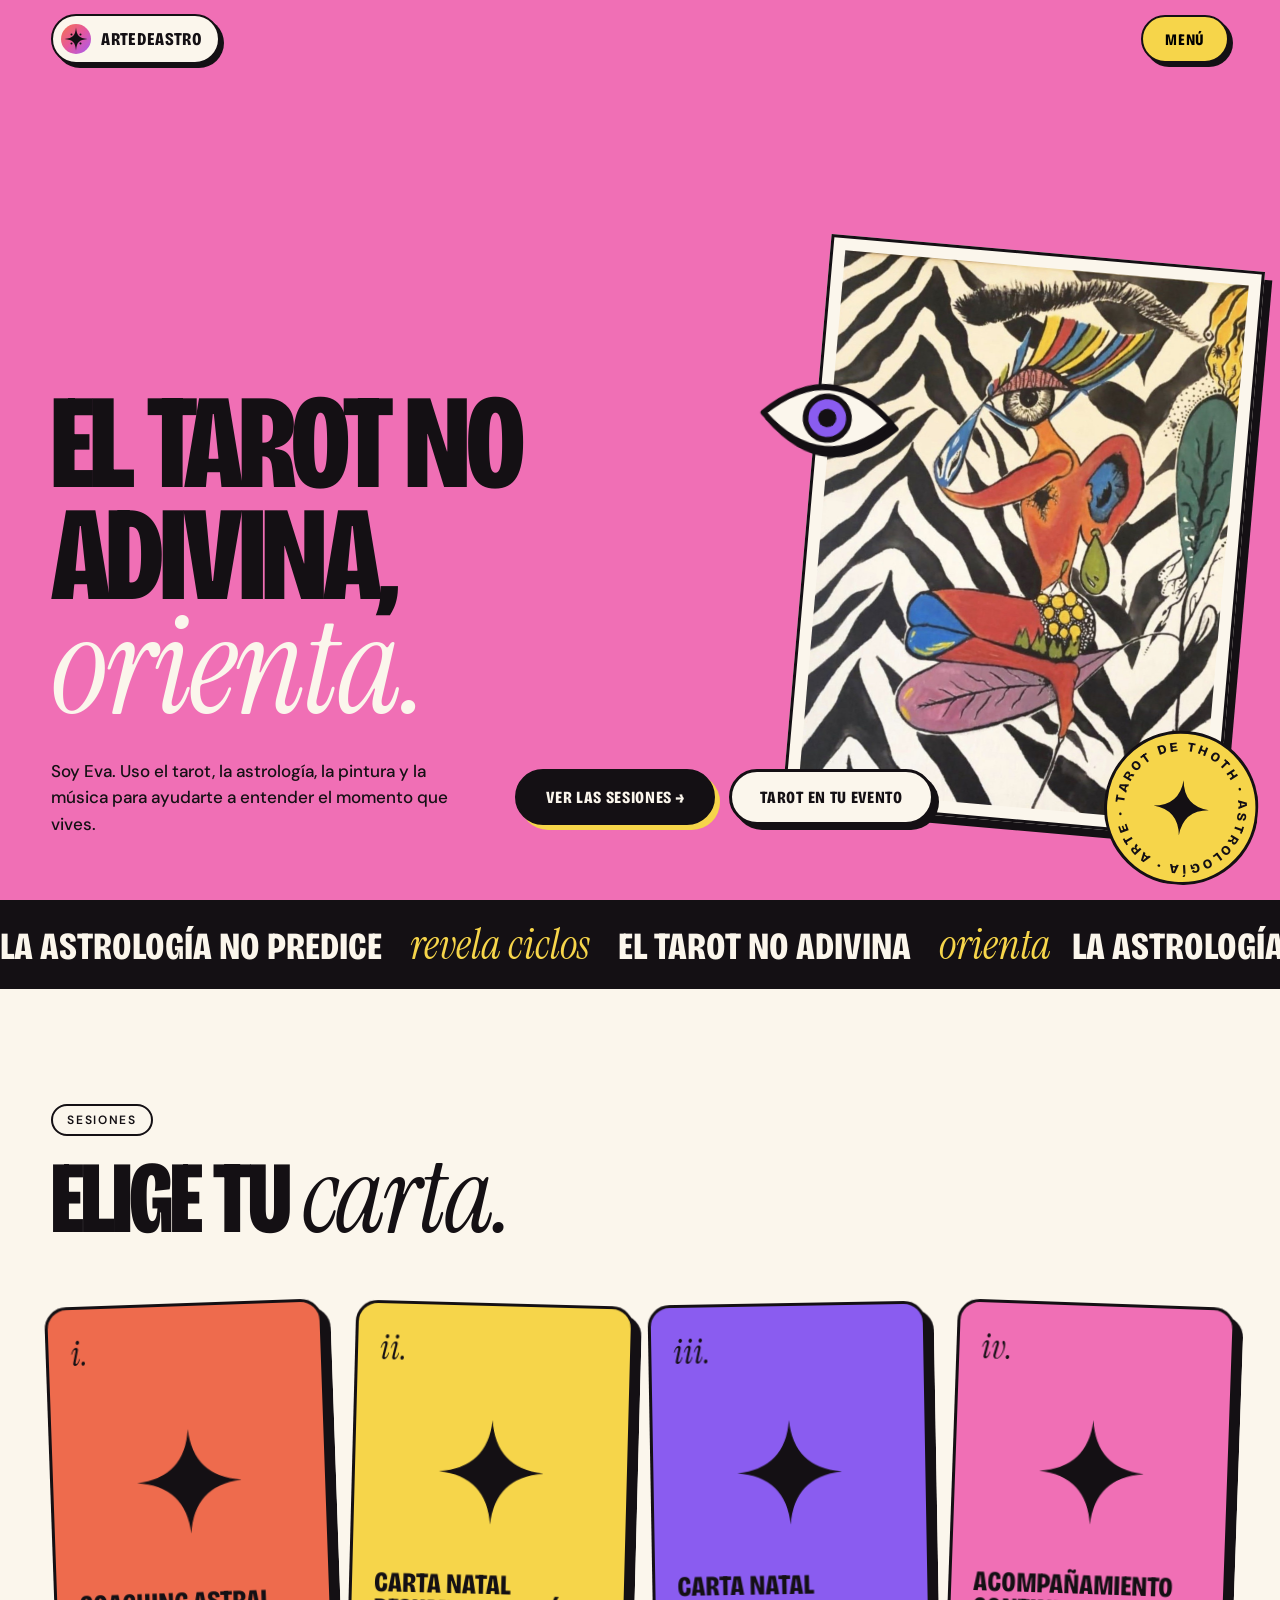
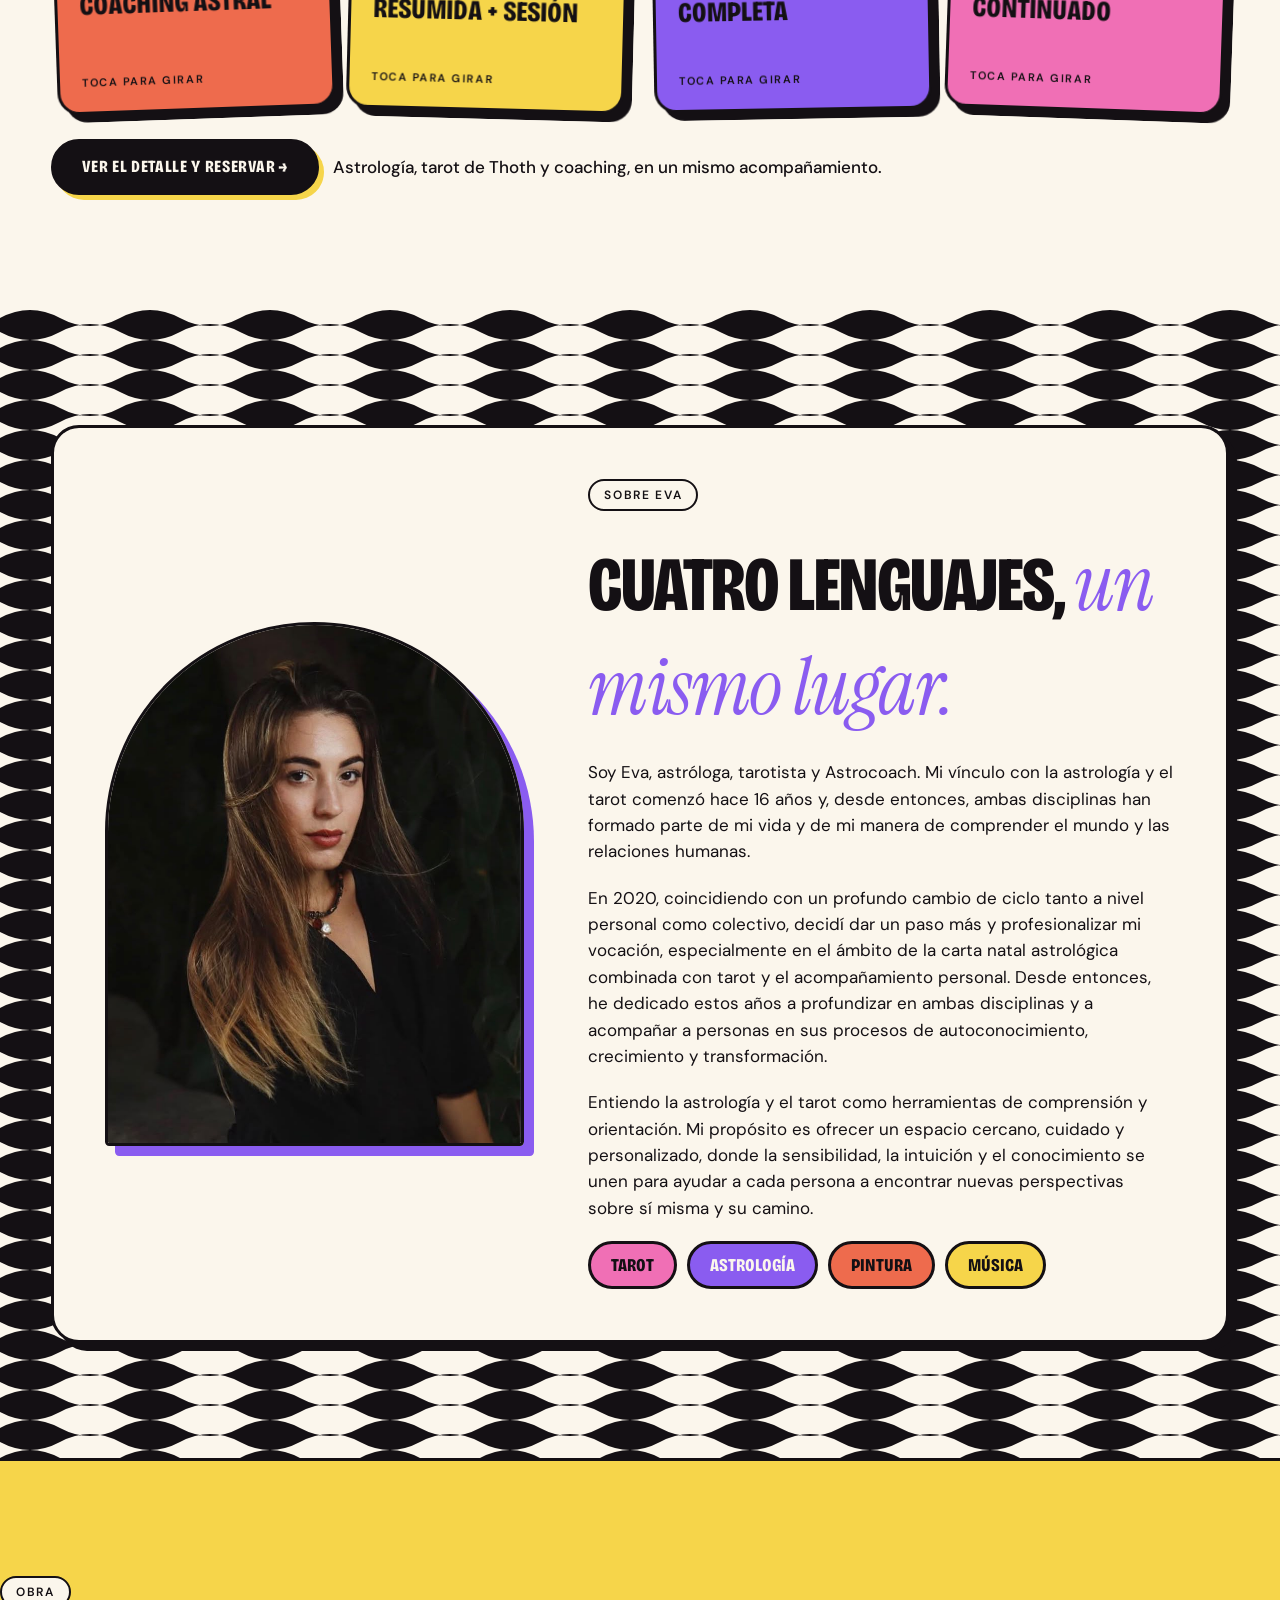
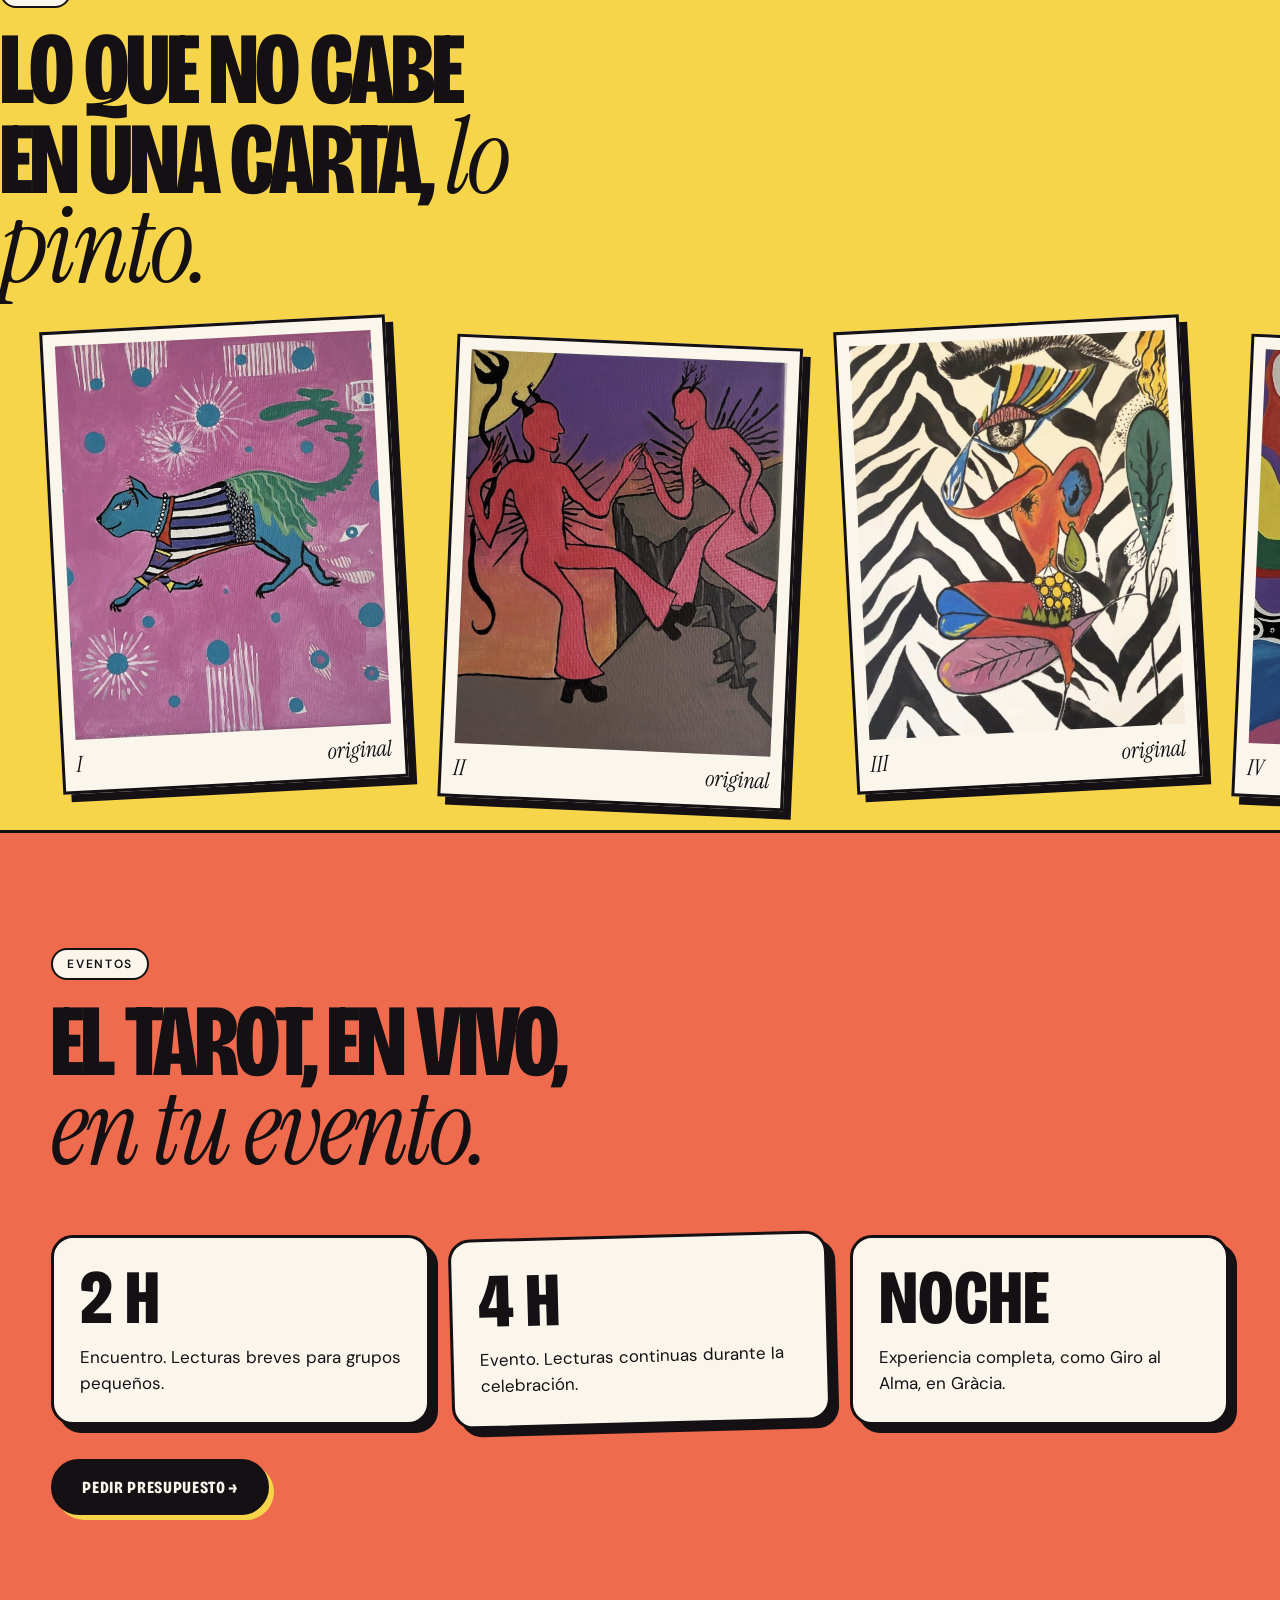
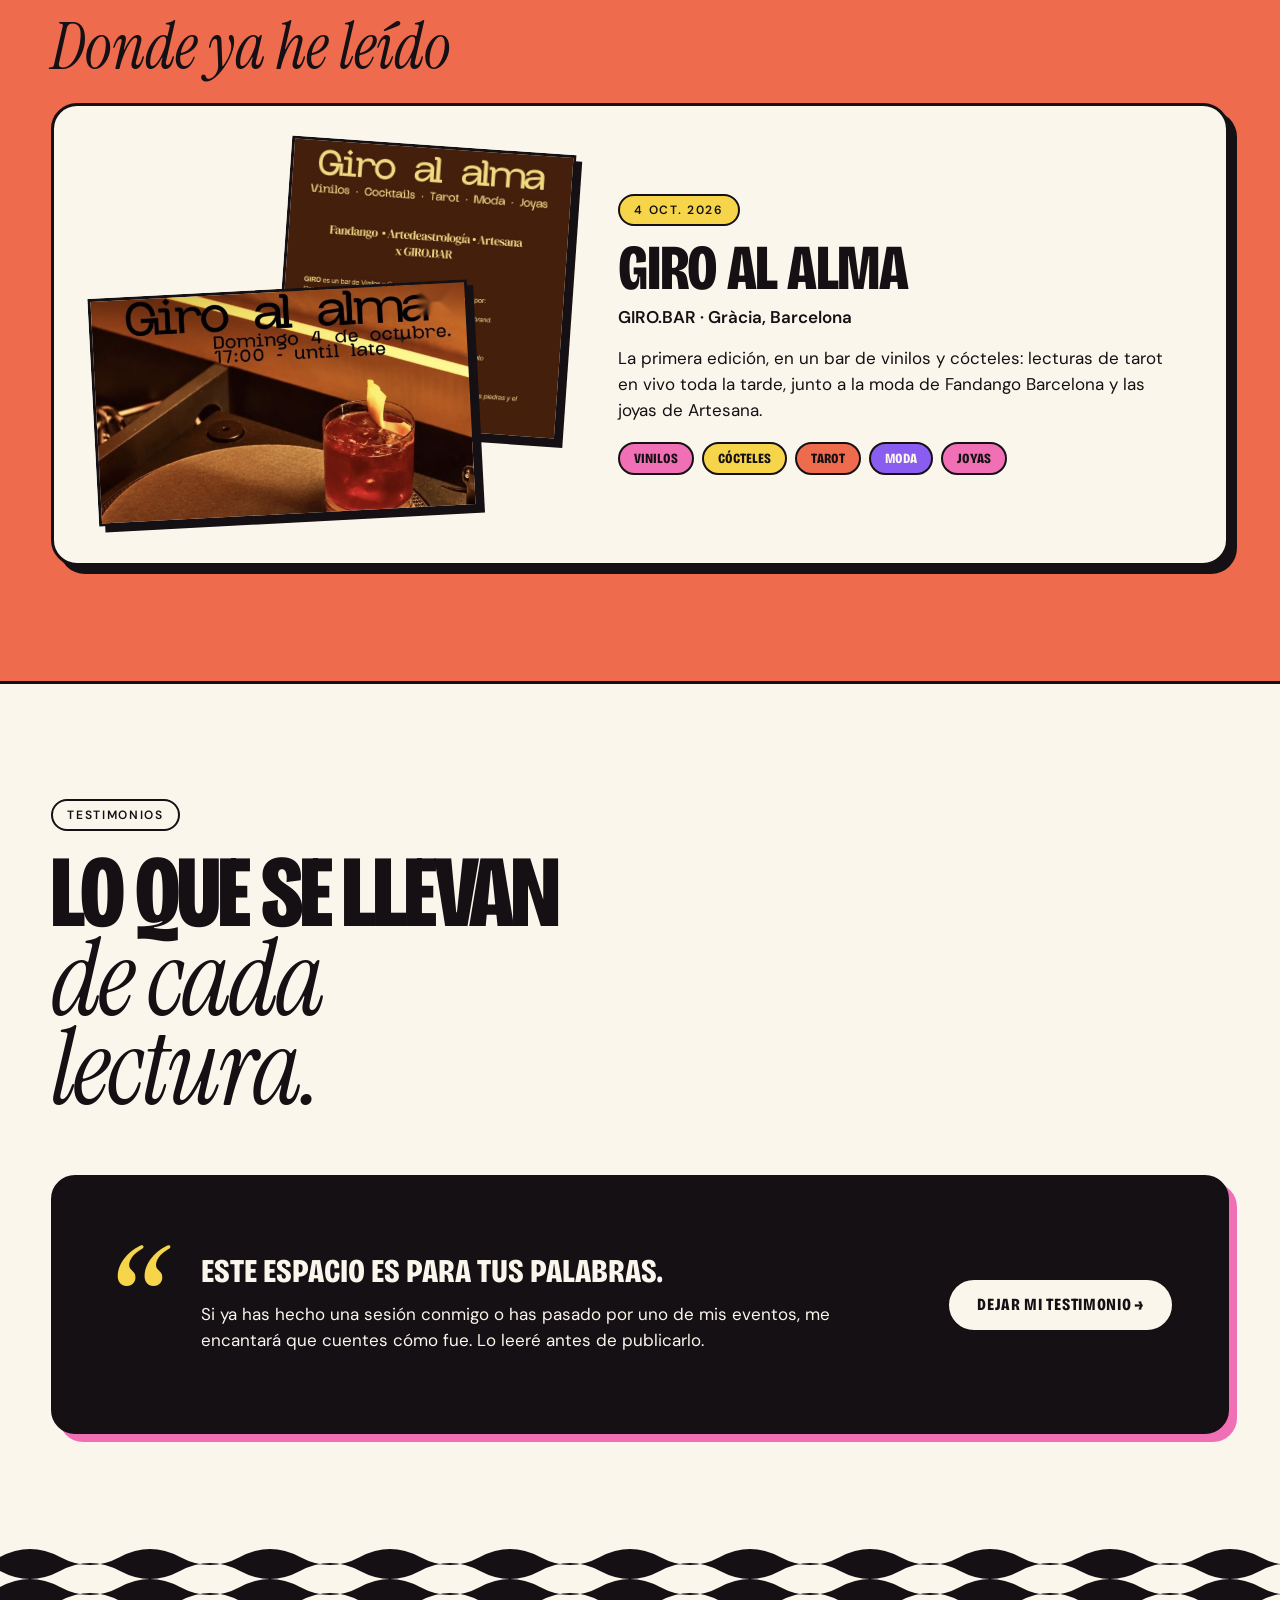
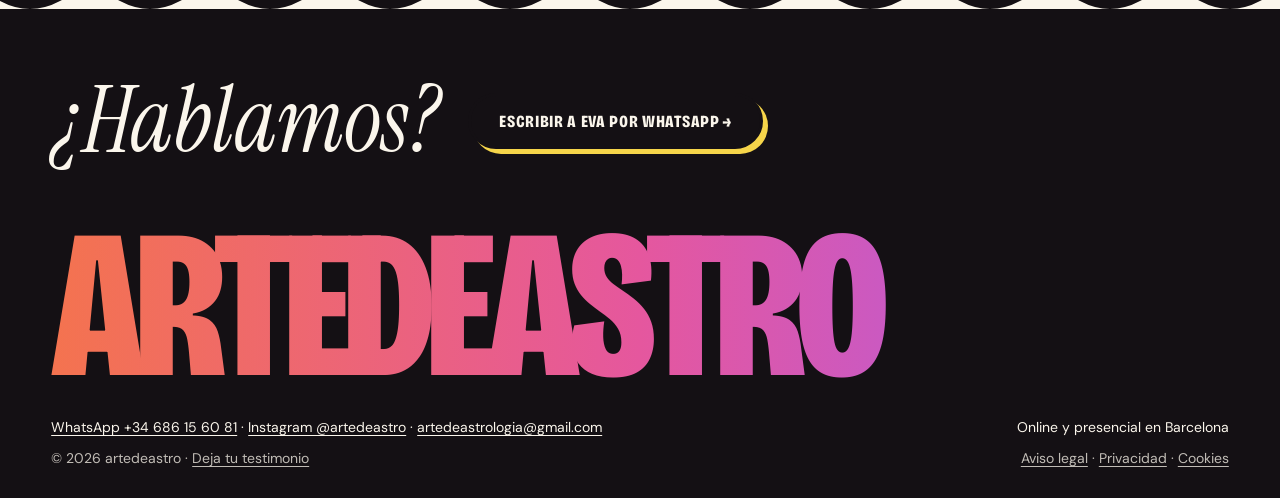
==== commit 4d3094b0: "Nuevo texto y retrato de Eva; se retira la joyería Co-Authored-By: Claude Sonnet 5.5 <noreply@anthro" ====
--- a/index.html
+++ b/index.html
@@ -26,7 +26,7 @@
   <button class="menu-btn" data-menu aria-expanded="false">Menú</button>
 </header>
 <nav class="menu" aria-label="Principal">
-  <a href="sesiones.html">Sesiones</a><a href="#eva">Eva</a><a href="#obra">Obra</a><a href="#eventos">Eventos</a><a href="#testimonios">Testimonios</a><a href="#joyeria">Joyería</a><a href="#contacto">Contacto</a>
+  <a href="sesiones.html">Sesiones</a><a href="#eva">Eva</a><a href="#obra">Obra</a><a href="#eventos">Eventos</a><a href="#testimonios">Testimonios</a><a href="#contacto">Contacto</a>
 </nav>
 
 <main>
@@ -53,10 +53,10 @@
   <div class="wrap">
     <div class="sec__head" data-reveal><span class="tag">Sesiones</span><h2>Elige tu <em>carta.</em></h2></div>
     <div class="deck" data-reveal>
-      <div class="card" style="--c:var(--coral)" role="button" tabindex="0" aria-pressed="false"><span class="card__f"><b>i.</b><svg viewBox="0 0 200 200" aria-hidden="true"><use href="#star" fill="#141014"/></svg><strong>Coaching astral</strong><small>Toca para girar</small></span><span class="card__b"><strong>Coaching astral</strong><ul><li>Presencial u online, hasta 1 hora</li><li>Guía de tu carta natal en PDF</li><li>Tiradas de tarot según tus preguntas</li><li>Puedes grabar la sesión</li></ul><em>80 €</em></span></div>
-      <div class="card" style="--c:var(--sol)" role="button" tabindex="0" aria-pressed="false"><span class="card__f"><b>ii.</b><svg viewBox="0 0 200 200" aria-hidden="true"><use href="#star" fill="#141014"/></svg><strong>Carta natal resumida + sesión</strong><small>Toca para girar</small></span><span class="card__b"><strong>Carta natal resumida + sesión</strong><ul><li>Informe de 15-20 páginas</li><li>Sesión de hasta 2 horas</li><li>Tirada astrológica de tarot</li><li>Espacio para tus preguntas</li></ul><em>180 €</em></span></div>
-      <div class="card" style="--c:var(--violeta)" role="button" tabindex="0" aria-pressed="false"><span class="card__f"><b>iii.</b><svg viewBox="0 0 200 200" aria-hidden="true"><use href="#star" fill="#141014"/></svg><strong>Carta natal completa</strong><small>Toca para girar</small></span><span class="card__b"><strong>Carta natal completa</strong><ul><li>Informe de 60-80 páginas</li><li>Incluye tu revolución solar</li><li>Un mes de elaboración</li><li>Videollamada y lectura de tarot</li></ul><em>250 €</em></span></div>
-      <div class="card" style="--c:var(--rosa)" role="button" tabindex="0" aria-pressed="false"><span class="card__f"><b>iv.</b><svg viewBox="0 0 200 200" aria-hidden="true"><use href="#star" fill="#141014"/></svg><strong>Acompañamiento continuado</strong><small>Toca para girar</small></span><span class="card__b"><strong>Acompañamiento continuado</strong><ul><li>Semanal o mensual</li><li>Seguimiento sesión a sesión</li><li>Consultas puntuales entre sesiones</li></ul><em style="font-size:34px">Tarifa a medida</em></span></div>
+      <div class="card" style="--c:var(--coral)" role="button" tabindex="0" aria-pressed="false"><span class="card__f"><b>i.</b><svg viewBox="0 0 200 200" aria-hidden="true"><use href="#star" fill="#141014"/></svg><strong>Coaching astral</strong><small>Toca para girar</small></span><span class="card__b"><strong>Coaching astral</strong><ul><li>Presencial u online, hasta 1 hora</li><li>Guía de tu carta natal en PDF</li><li>Tiradas de tarot según tus preguntas</li><li>Puedes grabar la sesión</li></ul><a class="card__cta" data-wa="Hola Eva, quiero reservar una sesión.&#10;Lectura: Coaching astral" href="https://wa.me/34686156081" target="_blank" rel="noopener" tabindex="-1">Consultar y reservar →</a></span></div>
+      <div class="card" style="--c:var(--sol)" role="button" tabindex="0" aria-pressed="false"><span class="card__f"><b>ii.</b><svg viewBox="0 0 200 200" aria-hidden="true"><use href="#star" fill="#141014"/></svg><strong>Carta natal resumida + sesión</strong><small>Toca para girar</small></span><span class="card__b"><strong>Carta natal resumida + sesión</strong><ul><li>Informe de 15-20 páginas</li><li>Sesión de hasta 2 horas</li><li>Tirada astrológica de tarot</li><li>Espacio para tus preguntas</li></ul><a class="card__cta" data-wa="Hola Eva, quiero reservar una sesión.&#10;Lectura: Carta natal resumida + sesión" href="https://wa.me/34686156081" target="_blank" rel="noopener" tabindex="-1">Consultar y reservar →</a></span></div>
+      <div class="card" style="--c:var(--violeta)" role="button" tabindex="0" aria-pressed="false"><span class="card__f"><b>iii.</b><svg viewBox="0 0 200 200" aria-hidden="true"><use href="#star" fill="#141014"/></svg><strong>Carta natal completa</strong><small>Toca para girar</small></span><span class="card__b"><strong>Carta natal completa</strong><ul><li>Informe de 60-80 páginas</li><li>Incluye tu revolución solar</li><li>Un mes de elaboración</li><li>Videollamada y lectura de tarot</li></ul><a class="card__cta" data-wa="Hola Eva, quiero reservar una sesión.&#10;Lectura: Carta natal completa" href="https://wa.me/34686156081" target="_blank" rel="noopener" tabindex="-1">Consultar y reservar →</a></span></div>
+      <div class="card" style="--c:var(--rosa)" role="button" tabindex="0" aria-pressed="false"><span class="card__f"><b>iv.</b><svg viewBox="0 0 200 200" aria-hidden="true"><use href="#star" fill="#141014"/></svg><strong>Acompañamiento continuado</strong><small>Toca para girar</small></span><span class="card__b"><strong>Acompañamiento continuado</strong><ul><li>Semanal o mensual</li><li>Seguimiento sesión a sesión</li><li>Consultas puntuales entre sesiones</li></ul><a class="card__cta" data-wa="Hola Eva, quiero información sobre el acompañamiento continuado." href="https://wa.me/34686156081" target="_blank" rel="noopener" tabindex="-1">Pedir información →</a></span></div>
     </div>
     <p class="deck__note" data-reveal><a class="btn" href="sesiones.html">Ver el detalle y reservar →</a><span>Astrología, tarot de Thoth y coaching, en un mismo acompañamiento.</span></p>
   </div>
@@ -65,11 +65,13 @@
 <section class="sec eva" id="eva">
   <div class="wrap">
     <div class="eva__box out" data-reveal>
-      <div class="eva__img out"><img src="img/eva.jpg" alt="Eva, sonriendo, apoyada en una mesa con cartas del tarot de Thoth y flores blancas" loading="lazy"></div>
+      <div class="eva__img out"><img src="img/eva-perfil.jpg" alt="Retrato de Eva: pelo largo castaño con reflejos dorados, collar con una piedra roja y blusa negra, sobre un fondo oscuro de vegetación" width="819" height="1163" loading="lazy"></div>
       <div class="eva__txt">
         <span class="tag">Sobre Eva</span>
         <h2>Cuatro lenguajes, <em>un mismo lugar.</em></h2>
-        <p>Crecí escuchando a mi madre y a mi tía hablar de astrología. A los 15 empecé a estudiar tarot y astrología por mi cuenta, y con los años la pintura y la música se unieron al camino. Cada lenguaje abre una puerta distinta, pero todos llevan al mismo sitio: el autoconocimiento y la transformación.</p>
+        <p>Soy Eva, astróloga, tarotista y Astrocoach. Mi vínculo con la astrología y el tarot comenzó hace 16 años y, desde entonces, ambas disciplinas han formado parte de mi vida y de mi manera de comprender el mundo y las relaciones humanas.</p>
+        <p>En 2020, coincidiendo con un profundo cambio de ciclo tanto a nivel personal como colectivo, decidí dar un paso más y profesionalizar mi vocación, especialmente en el ámbito de la carta natal astrológica combinada con tarot y el acompañamiento personal. Desde entonces, he dedicado estos años a profundizar en ambas disciplinas y a acompañar a personas en sus procesos de autoconocimiento, crecimiento y transformación.</p>
+        <p>Entiendo la astrología y el tarot como herramientas de comprensión y orientación. Mi propósito es ofrecer un espacio cercano, cuidado y personalizado, donde la sensibilidad, la intuición y el conocimiento se unen para ayudar a cada persona a encontrar nuevas perspectivas sobre sí misma y su camino.</p>
         <ul class="pills"><li style="background:var(--rosa)">Tarot</li><li style="background:var(--violeta);color:var(--papel)">Astrología</li><li style="background:var(--coral)">Pintura</li><li style="background:var(--sol)">Música</li></ul>
       </div>
     </div>
@@ -108,14 +110,6 @@
     <div class="testis__grid" id="testimonios-lista"></div>
   </div>
 </section>
-
-<section class="sec joy" id="joyeria">
-  <div class="wrap">
-    <div class="sec__head" data-reveal><span class="tag">Joyería · muy pronto</span><h2>Algo se está <em>forjando.</em></h2></div>
-    <p class="joy__p" data-reveal>Estoy creando mi primera colección de joyería, hecha a mano e inspirada en los arcanos del tarot. Todavía no puedo enseñártela. Quien esté en la lista la verá antes que nadie.</p>
-    <a class="btn btn--alt" data-wa="Hola Eva, quiero entrar en la lista de la colección de joyería de artedeastro." href="https://wa.me/34686156081" target="_blank" rel="noopener" data-reveal>Quiero estar en la lista →</a>
-  </div>
-</section>
 </main>
 
 <footer class="foot" id="contacto">
--- a/estilos.css
+++ b/estilos.css
@@ -80,7 +80,8 @@
 .card__b{transform:rotateY(180deg);background:var(--papel);gap:10px}
 .card__b strong{font:800 22px/1 var(--display);font-stretch:75%;text-transform:uppercase}
 .card__b ul{margin:0;padding:0 0 0 18px;font-size:14px;line-height:1.4;display:flex;flex-direction:column;gap:4px}
-.card__b em{margin-top:auto;font:italic 400 clamp(40px,4vw,58px)/1 var(--serif)}
+.card__cta{margin-top:auto;display:inline-flex;align-items:center;justify-content:center;gap:8px;min-height:52px;padding:0 18px;border:3px solid var(--tinta);border-radius:999px;background:var(--tinta);color:var(--papel);text-decoration:none;text-align:center;font:800 16px/1.05 var(--display);font-stretch:75%;text-transform:uppercase;letter-spacing:.04em;box-shadow:4px 4px 0 var(--sol);transition:transform .2s,box-shadow .2s}
+.card__cta:hover,.card__cta:focus-visible{transform:translate(2px,2px);box-shadow:2px 2px 0 var(--sol)}
 @media (max-width:1040px){.deck{grid-template-columns:repeat(2,minmax(0,1fr))}}
 @media (max-width:560px){.deck{grid-template-columns:1fr;gap:26px}.card{aspect-ratio:3/3.4}}
 .deck__note{margin:28px 0 0;display:flex;flex-wrap:wrap;gap:14px;align-items:center;font-weight:500}
@@ -89,7 +90,7 @@
 .eva{background:var(--papel);background-image:var(--zebra);background-size:120px 60px;background-position:0 0}
 .eva__box{display:grid;grid-template-columns:minmax(0,5fr) minmax(0,7fr);gap:clamp(24px,5vw,72px);align-items:center;background:var(--papel);border-radius:28px;padding:clamp(20px,4vw,56px)}
 .eva__img{aspect-ratio:4/5;border-radius:999px 999px 20px 20px;overflow:hidden;box-shadow:10px 10px 0 var(--violeta)}
-.eva__img img{width:100%;height:100%;object-fit:cover;object-position:60% 30%}
+.eva__img img{width:100%;height:100%;object-fit:cover;object-position:50% 22%}
 .eva__txt{display:flex;flex-direction:column;gap:20px;align-items:flex-start}
 .eva__txt h2{margin:0;font:800 clamp(40px,6vw,92px)/.88 var(--display);font-stretch:75%;text-transform:uppercase;letter-spacing:-.02em}
 .eva__txt h2 em{font:italic 400 1.04em var(--serif);text-transform:none;color:var(--violeta)}
@@ -126,13 +127,15 @@
 /* Página de sesiones */
 .page-head{background:var(--violeta);color:var(--papel);padding:clamp(120px,18vh,190px) 0 clamp(40px,6vw,72px);border-bottom:3px solid var(--tinta)}
 .page-head .big em{color:var(--sol)}
-.svc{display:grid;grid-template-columns:minmax(0,5fr) minmax(0,5fr) minmax(0,2.4fr);gap:clamp(18px,3vw,44px);align-items:start;padding:clamp(22px,3vw,40px);margin-top:26px;border-radius:26px;background:var(--c)}
+.svc{display:grid;grid-template-columns:minmax(0,5fr) minmax(0,5fr) minmax(0,3.2fr);gap:clamp(18px,3vw,44px);align-items:start;padding:clamp(22px,3vw,40px);margin-top:26px;border-radius:26px;background:var(--c)}
 .svc h2{margin:8px 0 10px;font:800 clamp(30px,4vw,60px)/.9 var(--display);font-stretch:75%;text-transform:uppercase}
 .svc p{margin:0;font-weight:500}
 .svc ul{margin:0;padding:18px 22px 18px 38px;background:var(--papel);border-radius:18px;border:3px solid var(--tinta)}
 .svc li{padding:5px 0}
 .svc__p{display:flex;flex-direction:column;align-items:flex-end;gap:14px}
-.svc__p em{font:italic 400 clamp(52px,6vw,88px)/.9 var(--serif)}
+.svc__p .btn{box-shadow:5px 5px 0 var(--tinta);background:var(--tinta)}
+.svc__p .btn:hover{box-shadow:2px 2px 0 var(--tinta)}
+.svc__p small{font:600 12px var(--sans);letter-spacing:.12em;text-transform:uppercase}
 @media (max-width:860px){.svc{grid-template-columns:1fr}.svc__p{align-items:flex-start}}
 .faq details{border:3px solid var(--tinta);border-radius:20px;padding:18px 22px;margin-bottom:14px;background:var(--papel)}
 .faq summary{cursor:pointer;list-style:none;font:800 clamp(20px,2.4vw,30px)/1 var(--display);font-stretch:75%;text-transform:uppercase;display:flex;justify-content:space-between;gap:14px}
@@ -146,16 +149,12 @@
 :focus-visible{outline:3px solid var(--violeta);outline-offset:3px}
 @media (prefers-reduced-motion:reduce){*,*::before,*::after{animation:none!important;transition:none!important;scroll-behavior:auto!important}[data-reveal]{opacity:1;transform:none}}
 
-/* Joyería y cierre (añadidos al pasar el prototipo a producción) */
-.joy{background:var(--violeta);color:var(--papel);border-top:3px solid var(--tinta)}
-.joy .sec__head h2 em{color:var(--sol)}
-.joy__p{margin:0 0 28px;max-width:52ch;font-size:19px;font-weight:500}
+/* Cierre (añadido al pasar el prototipo a producción) */
 .foot__cta{display:flex;flex-wrap:wrap;gap:18px 28px;align-items:center;padding-top:clamp(36px,6vw,72px)}
 .foot__cta p{margin:0;font:italic 400 clamp(44px,7vw,96px)/.9 var(--serif)}
 .foot__row a{color:inherit;text-underline-offset:3px}
 .foot__row+.foot__row{margin-top:10px;opacity:.75}
 section[id]{scroll-margin-top:70px}
-.joy .tag{color:var(--tinta)}
 
 /* ---------- Eventos en los que ha participado Eva ---------- */
 .past{margin-top:clamp(56px,8vw,100px)}
@@ -232,3 +231,6 @@
 .tsteps li:nth-child(2){background:var(--coral);transform:rotate(1.5deg)}.tsteps li:nth-child(3){background:var(--violeta);color:var(--papel)}
 .tsteps b{flex:0 0 auto;display:grid;place-items:center;width:44px;height:44px;border-radius:50%;background:var(--tinta);color:var(--papel);font:800 22px var(--display)}
 @media (max-width:860px){.tpage{grid-template-columns:1fr}.row2{grid-template-columns:1fr}.tsteps li{padding:12px 14px}}
+
+.hp{position:absolute;left:-9999px;width:1px;height:1px;overflow:hidden}
+.err a{color:inherit;font-weight:600;text-underline-offset:3px}
